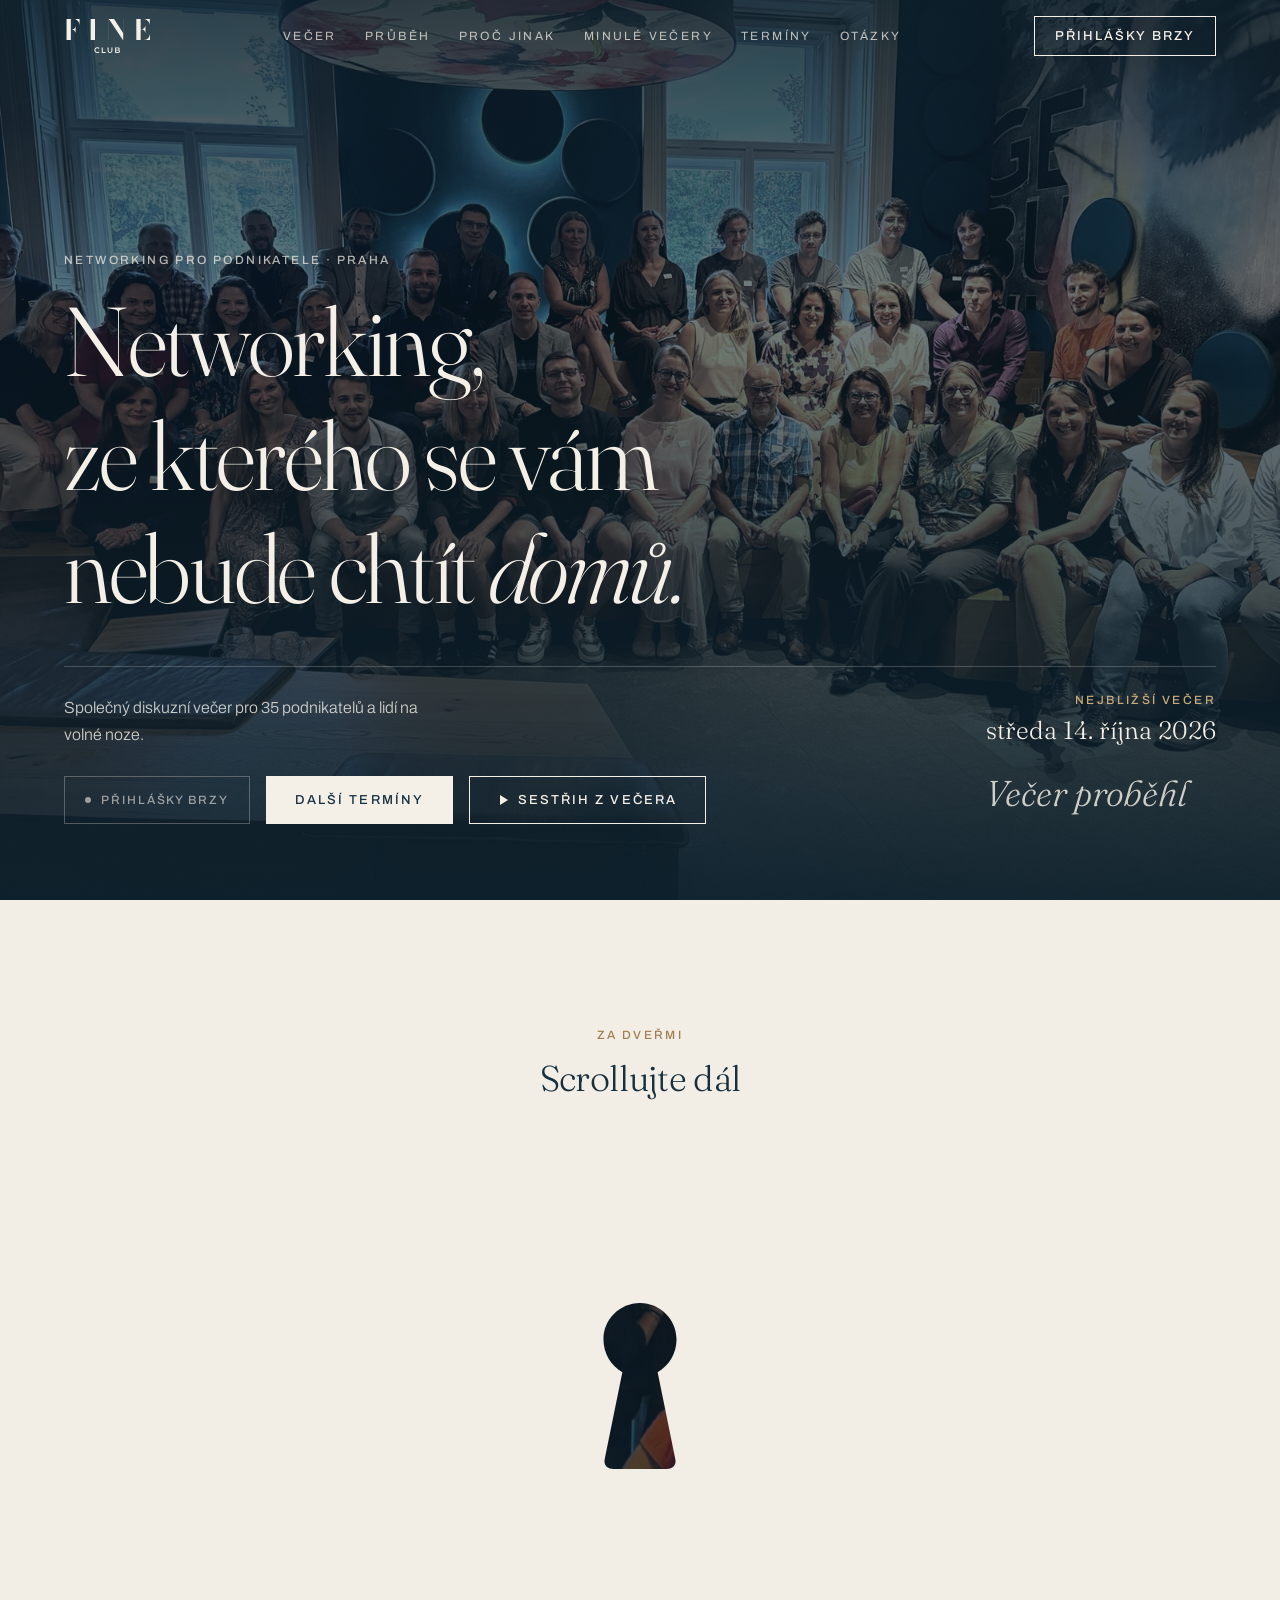
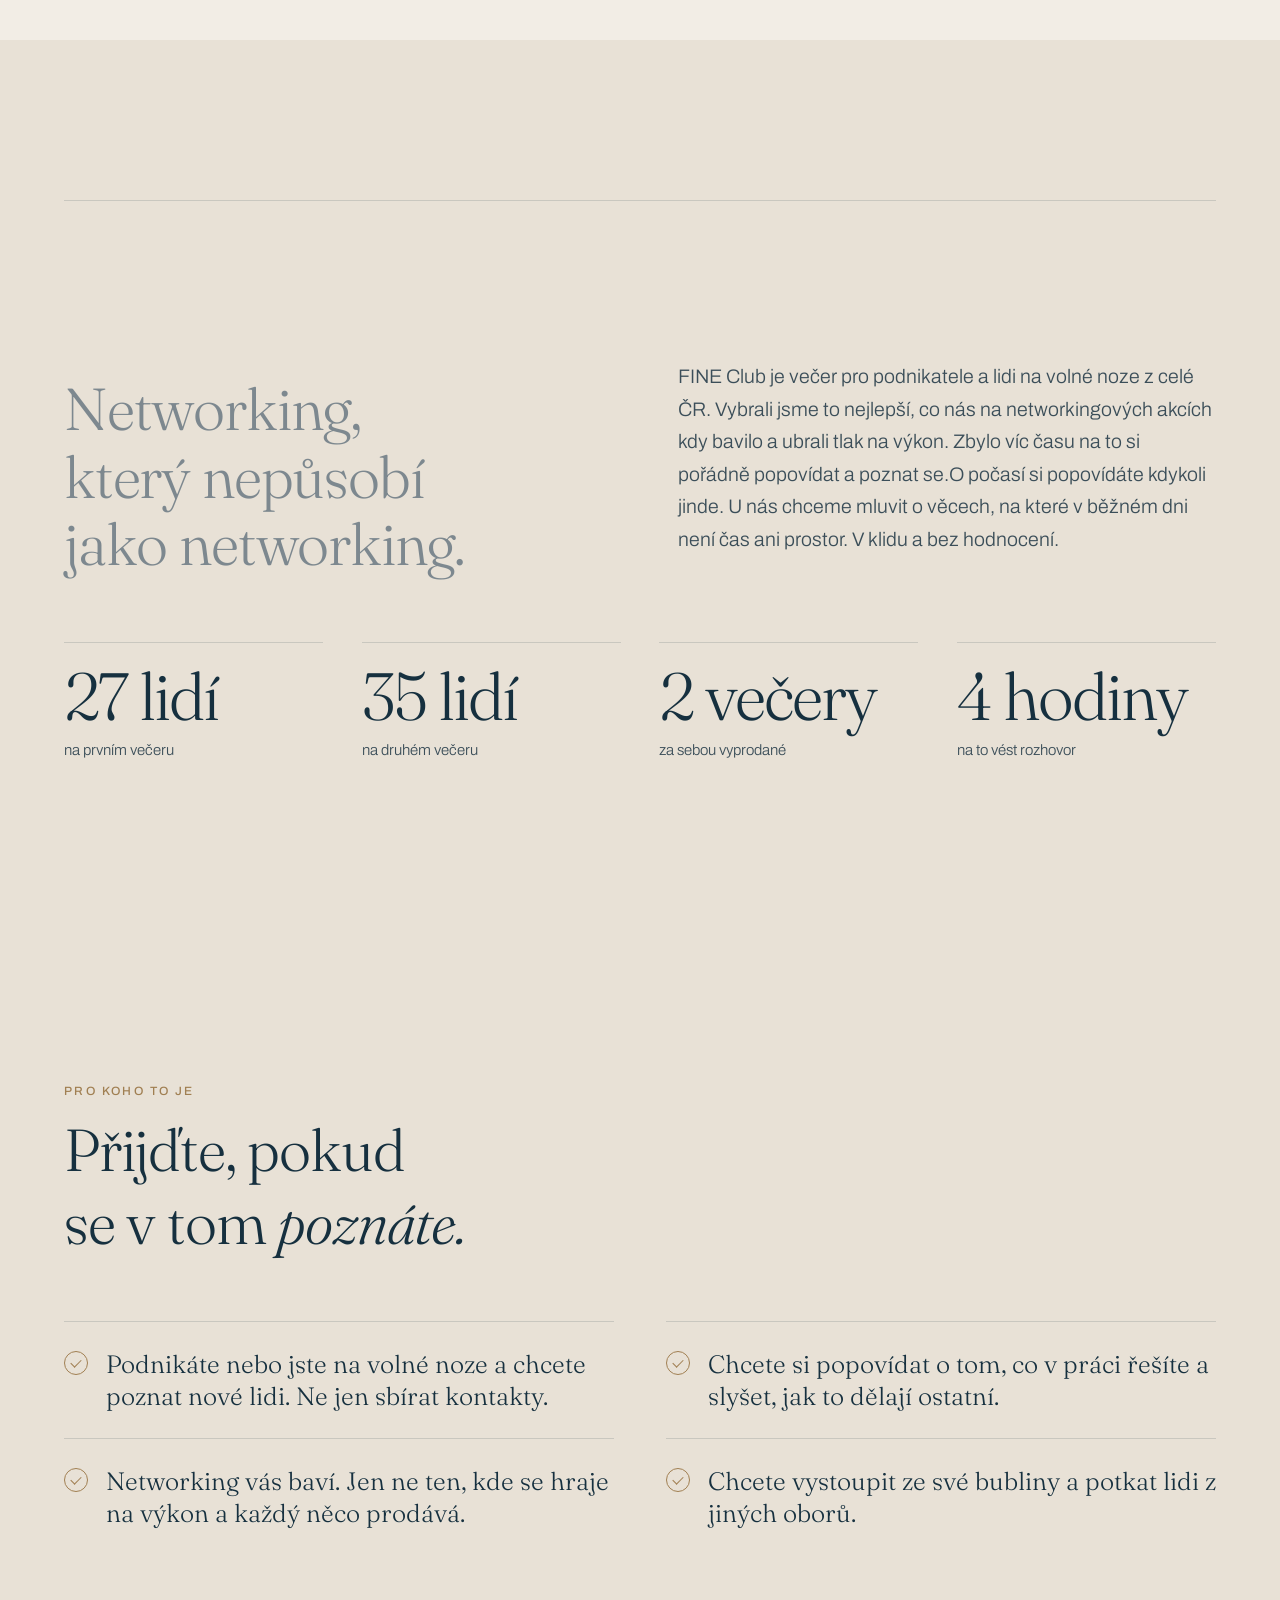
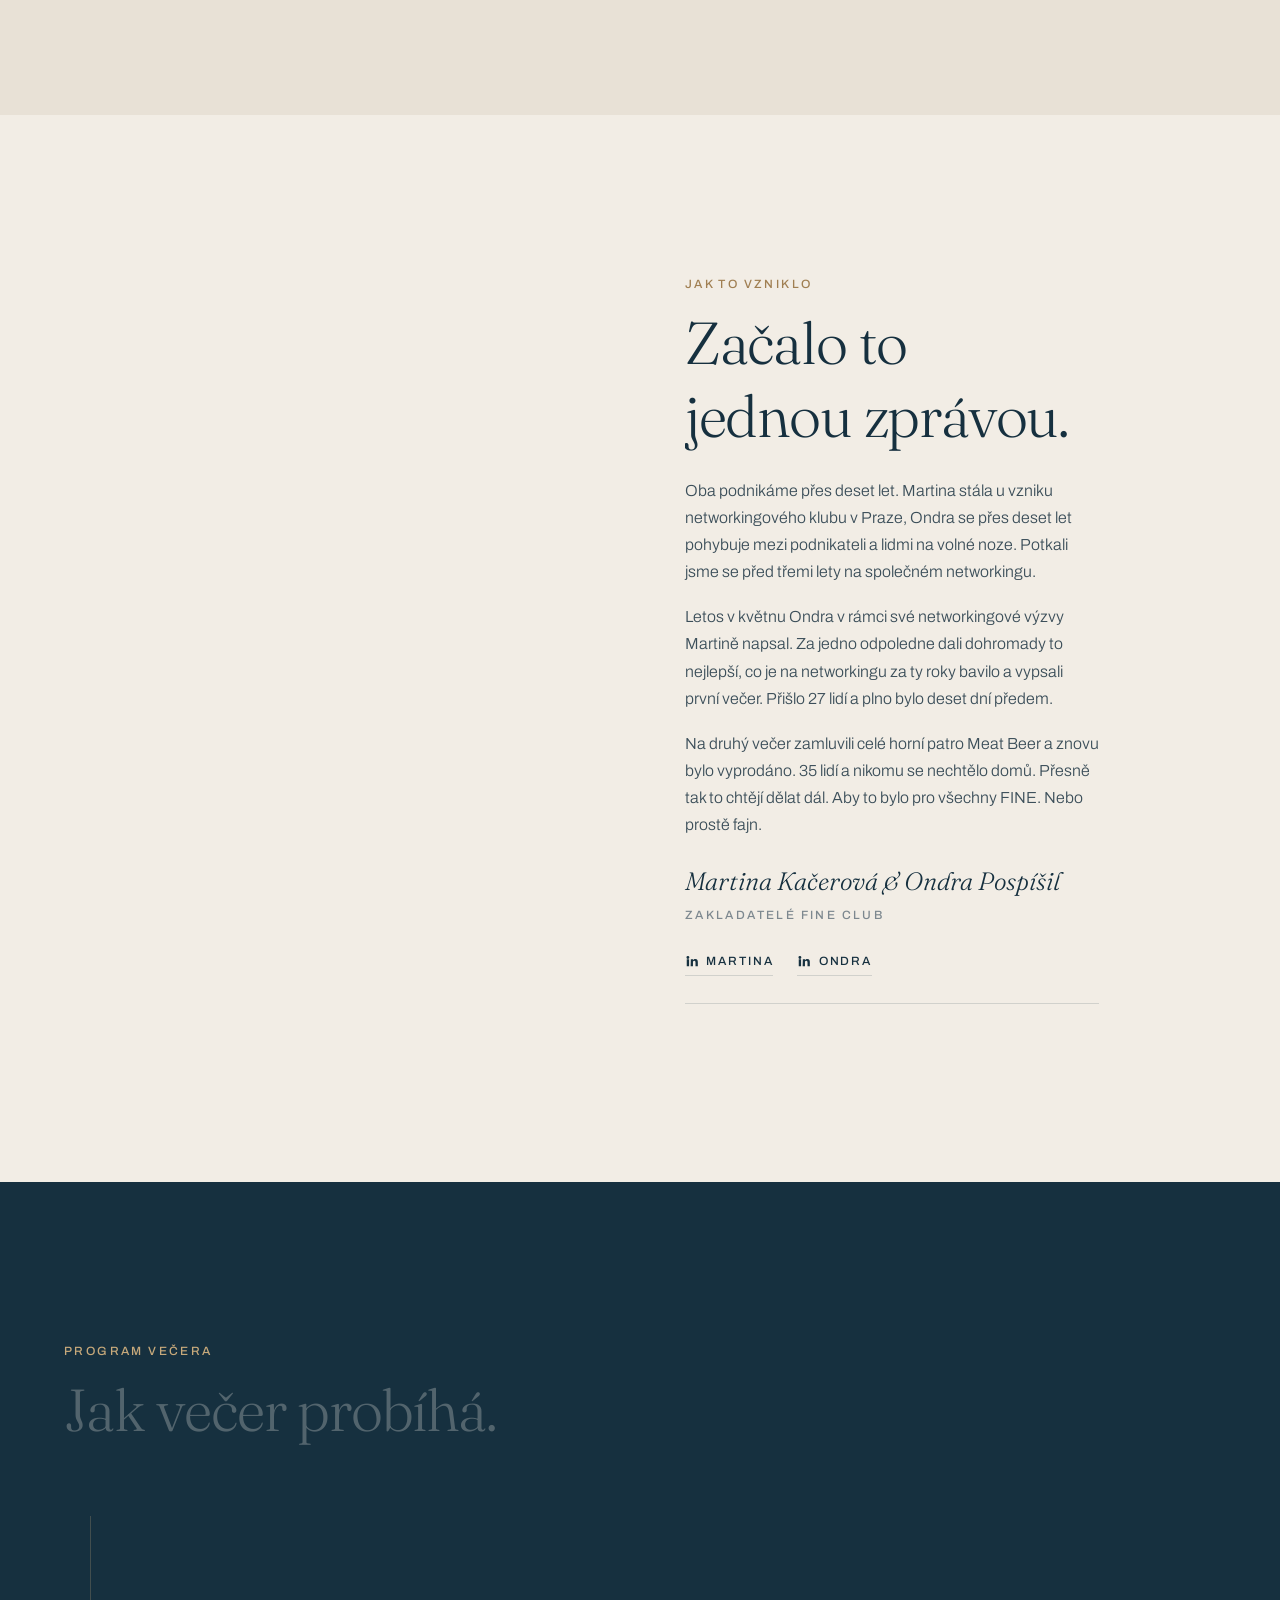
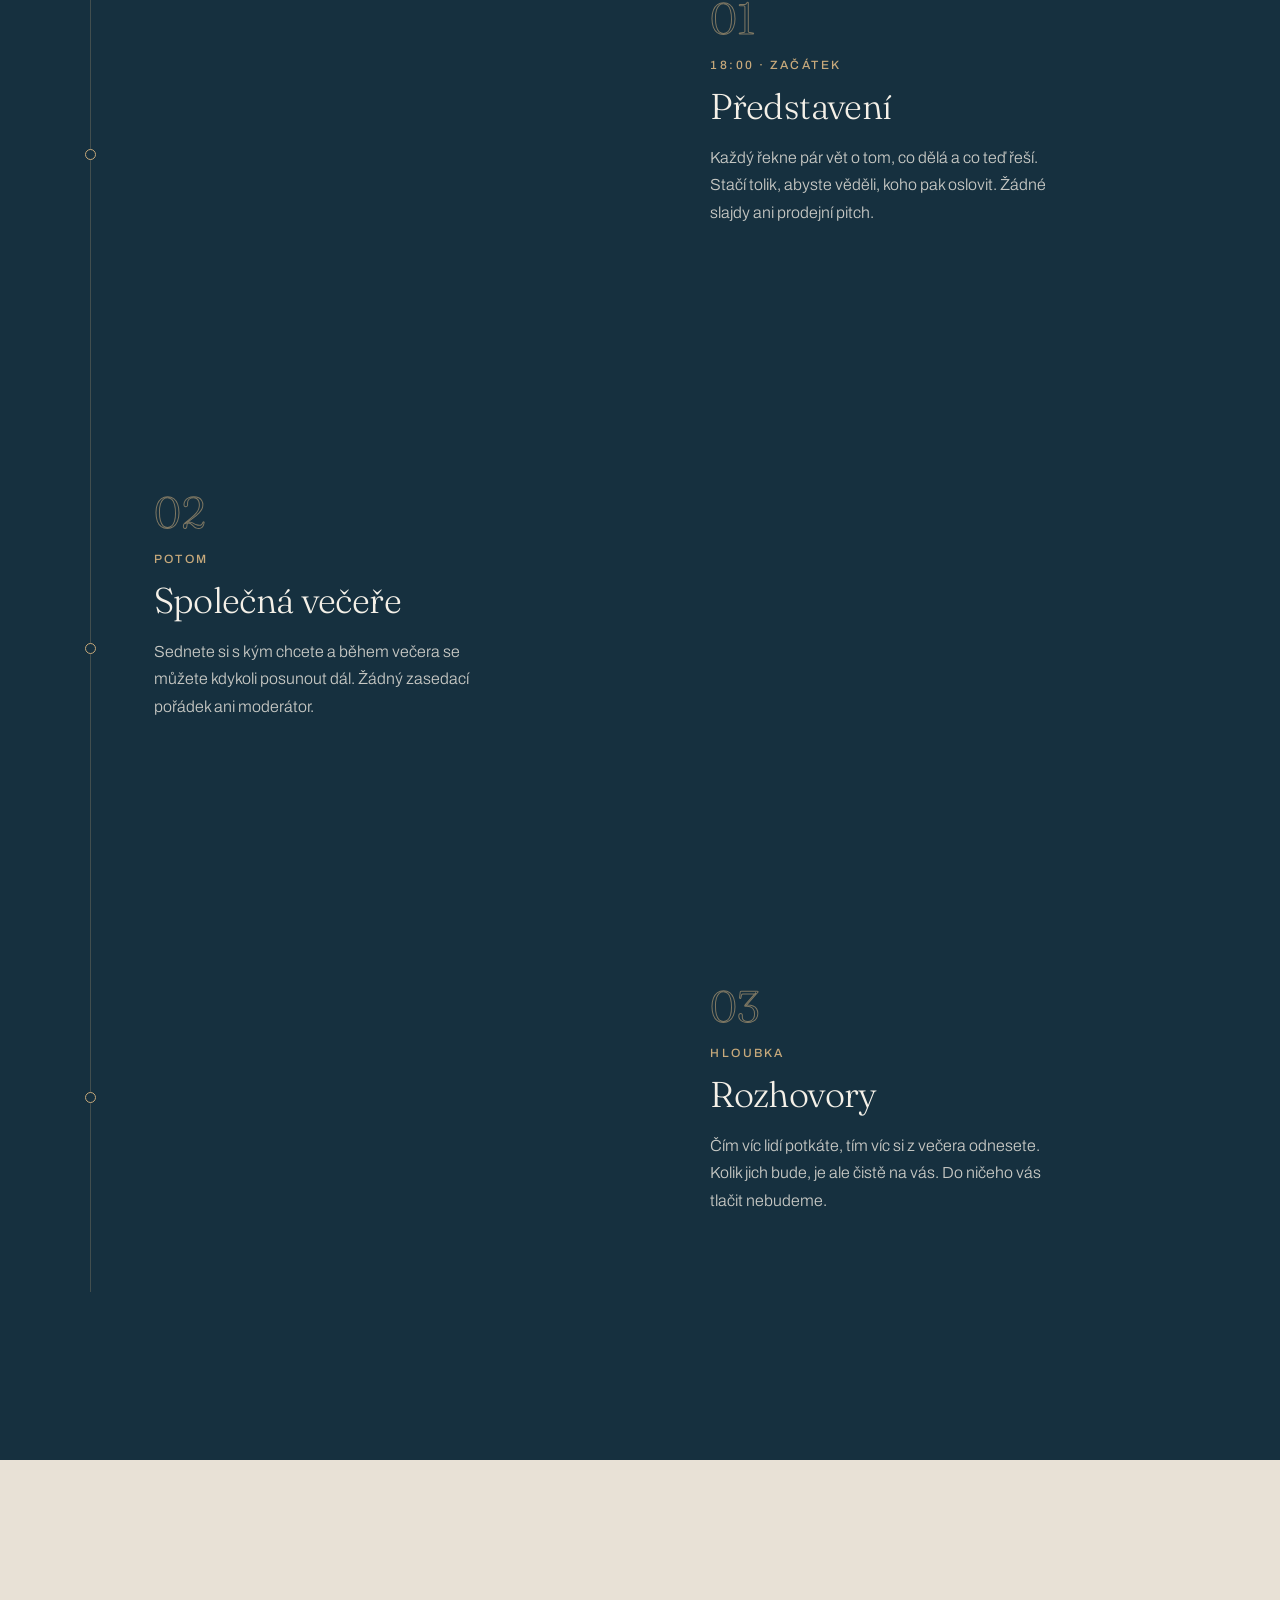
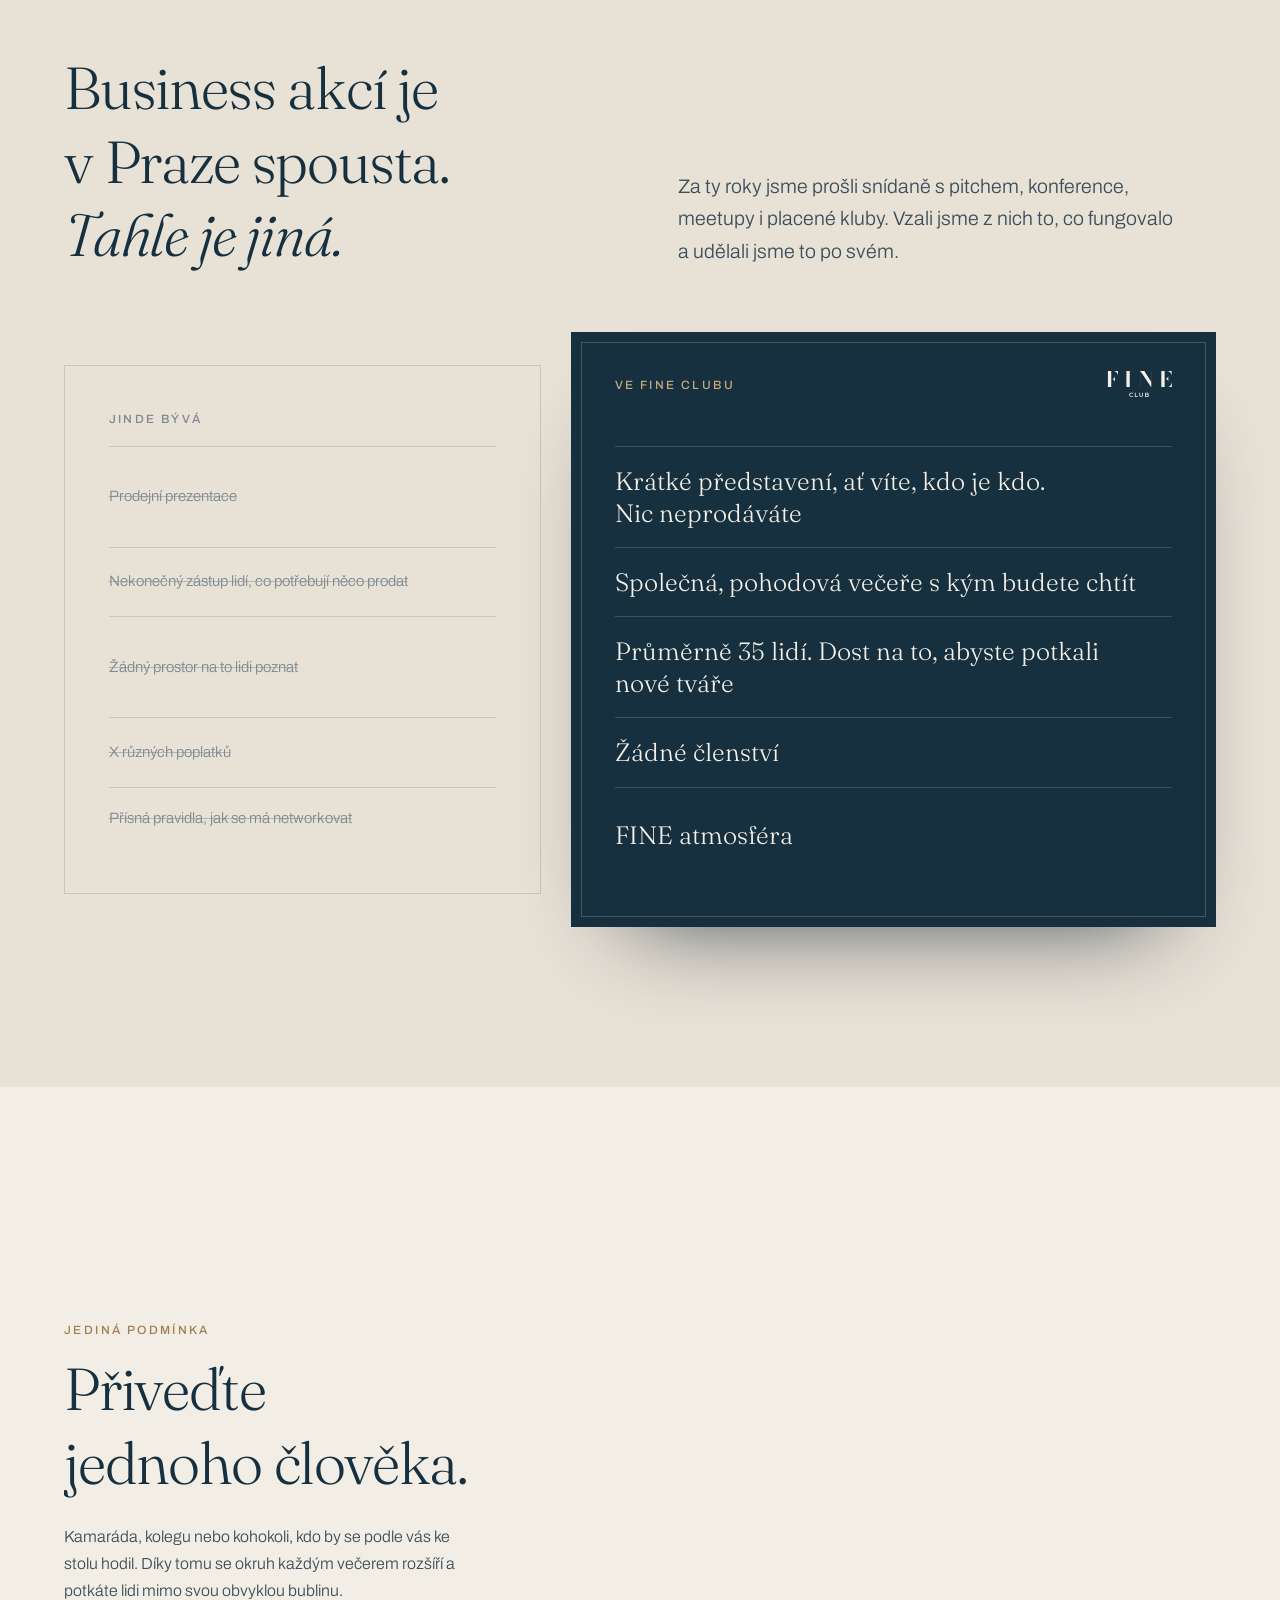
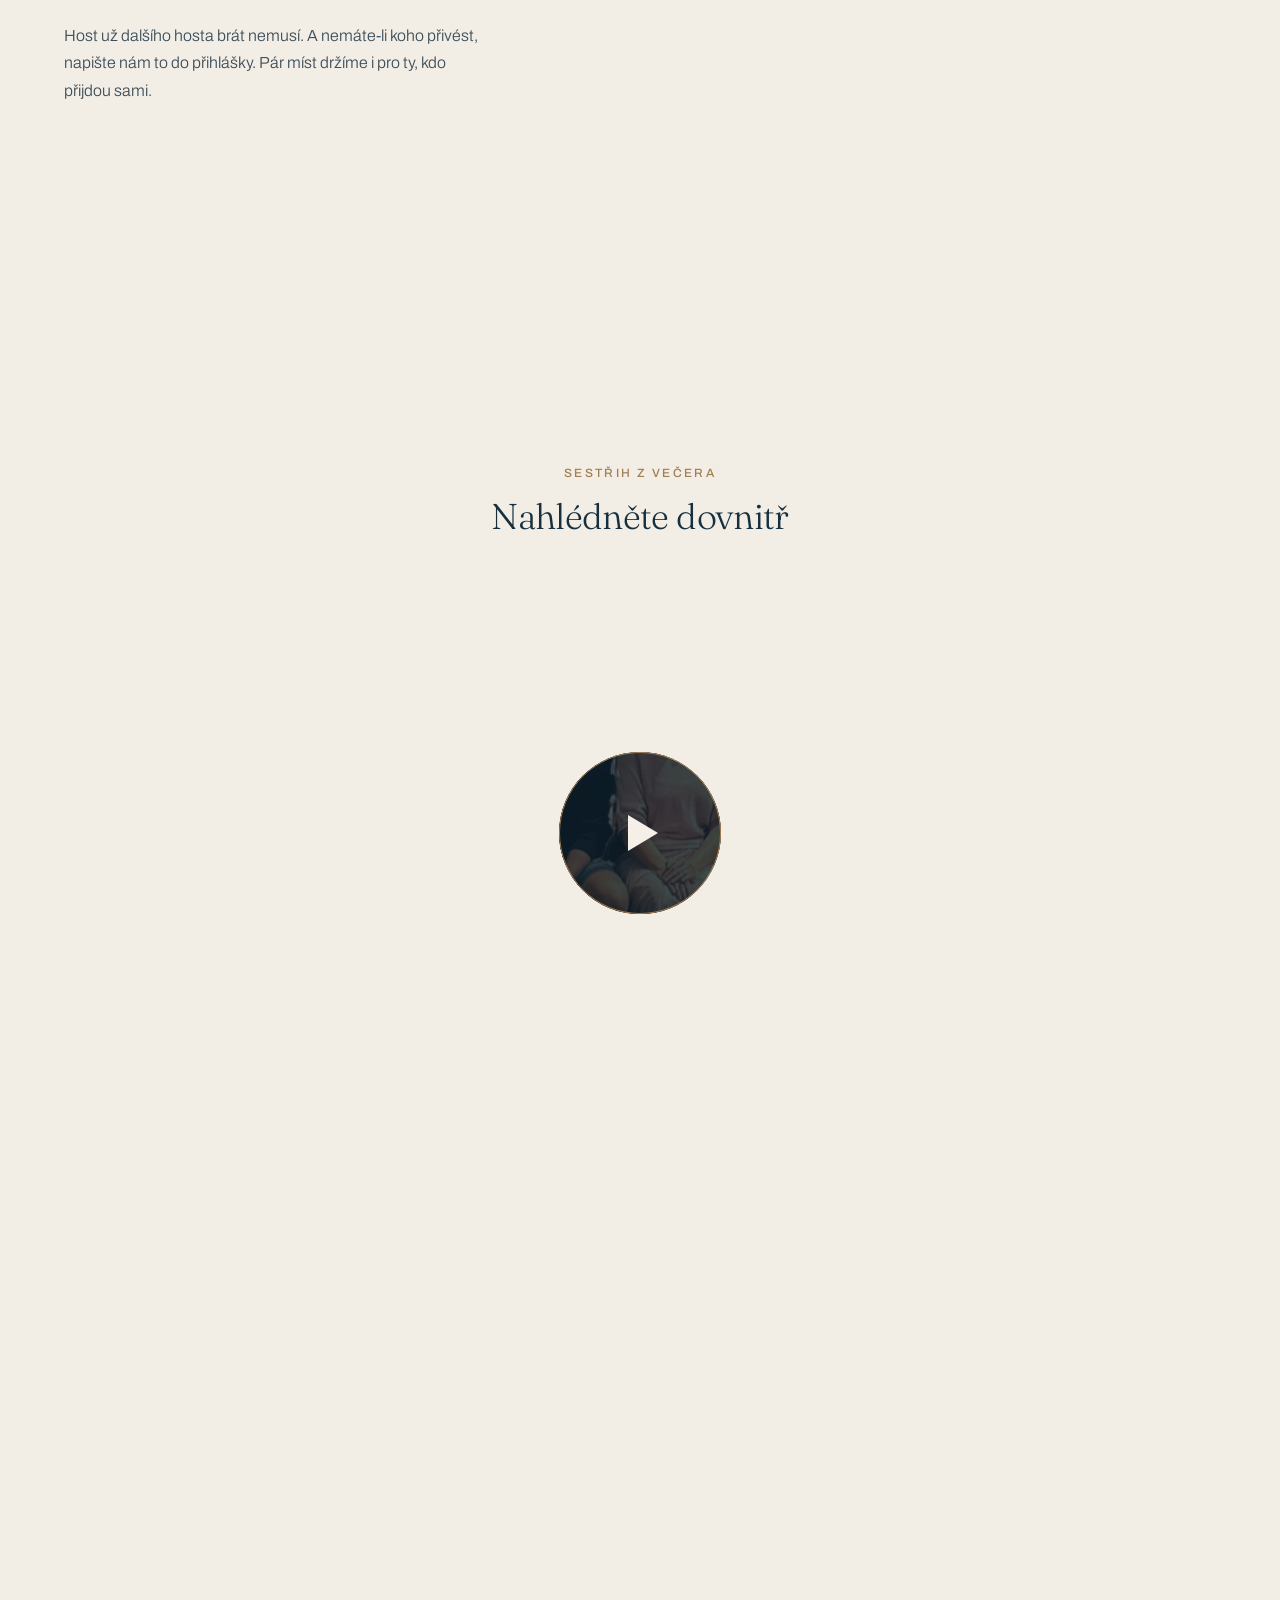
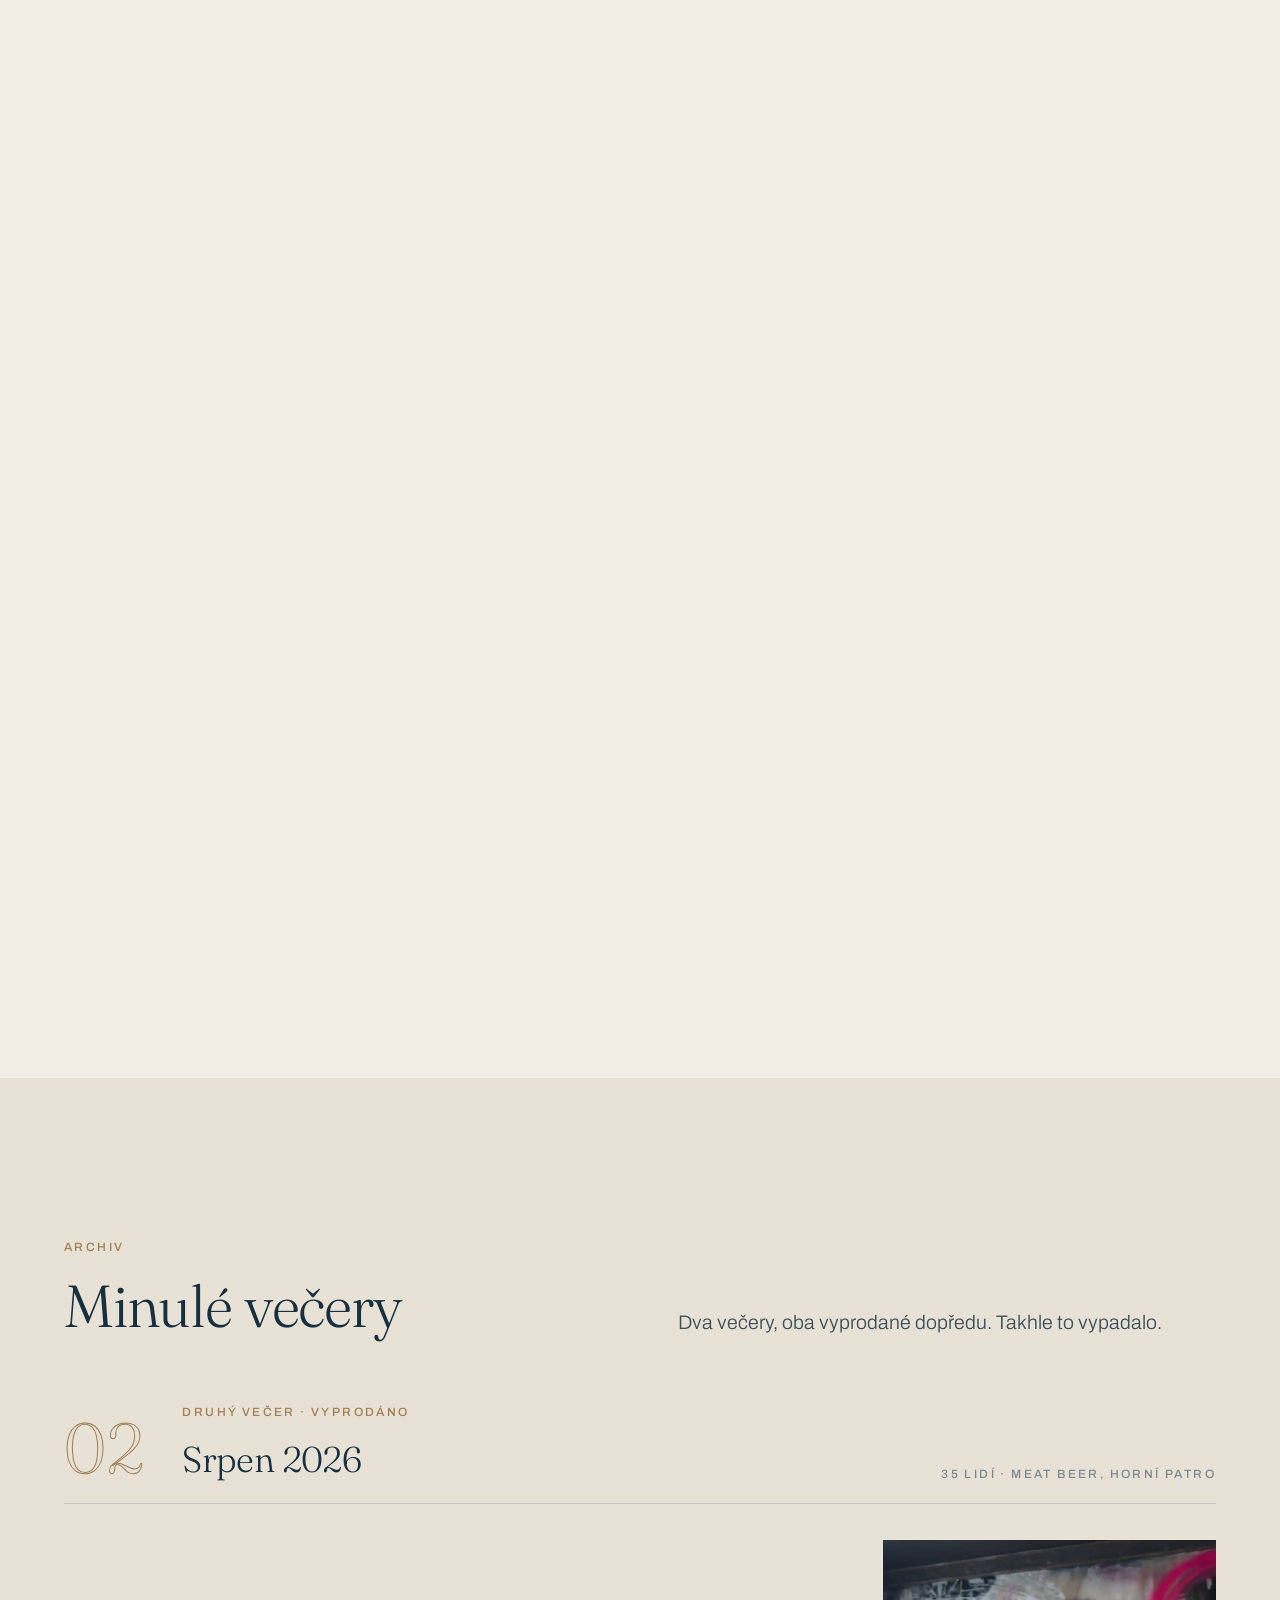
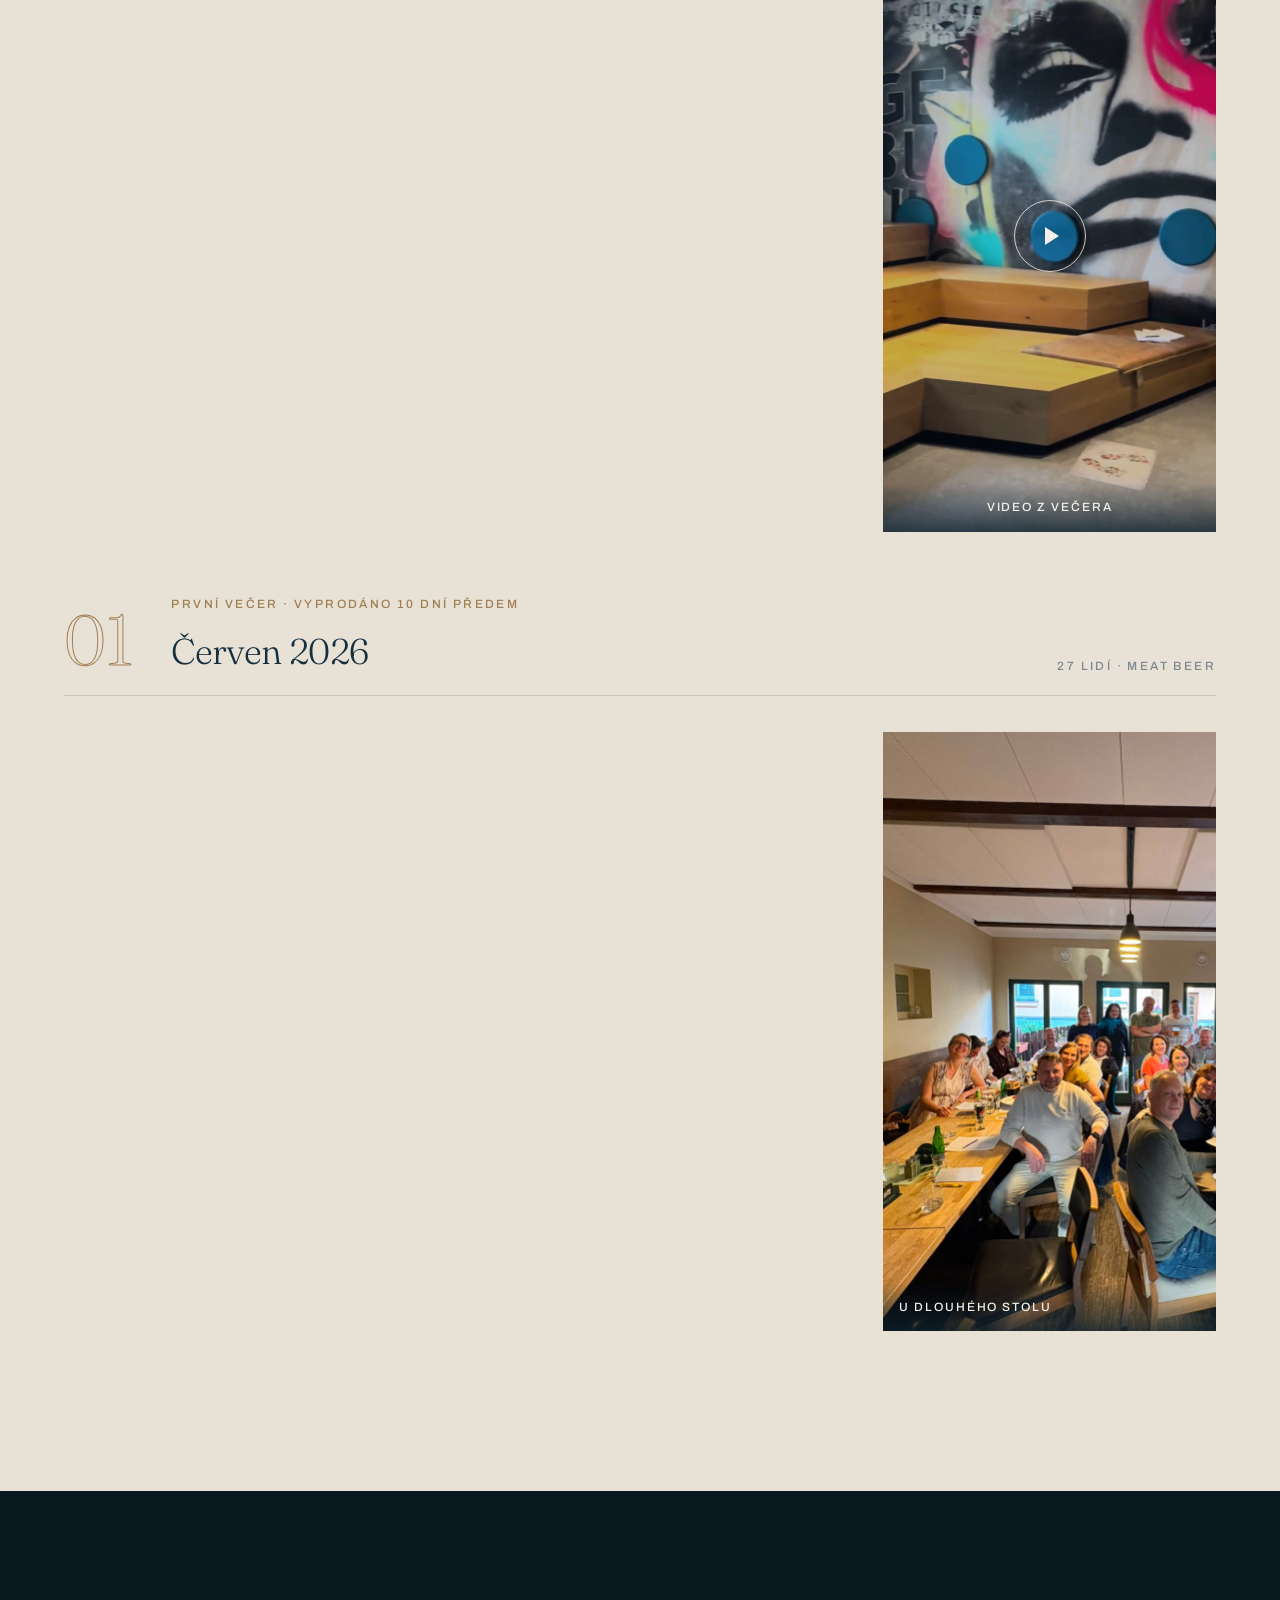
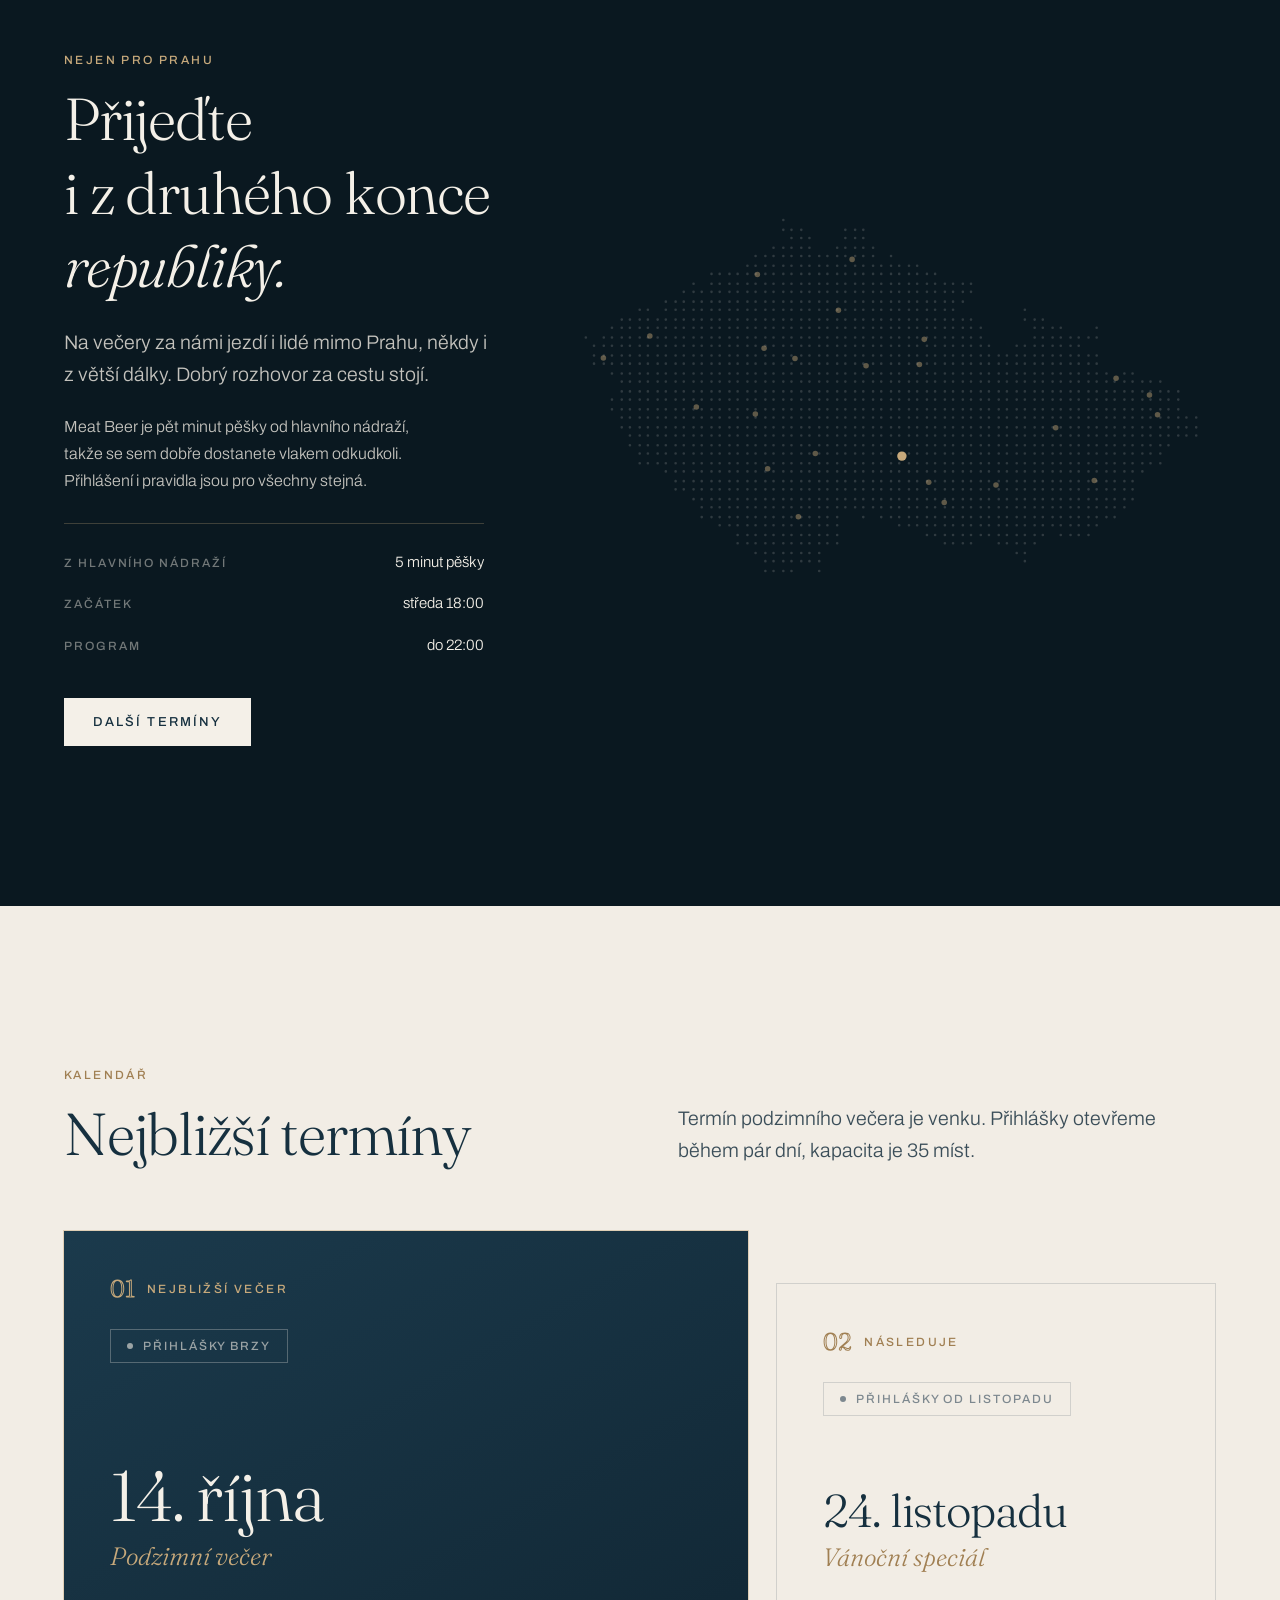
==== stranky/brzy.html @ 9287564b "Nový web FINE Club: přestavba, nový obsah a editor textů Kompletní předělání jednostránkového webu n" ====
<!DOCTYPE html>
<html lang="cs" data-state="teaser">
<head>
  <meta charset="UTF-8">
  <meta name="viewport" content="width=device-width, initial-scale=1, viewport-fit=cover">
  <title>Přihlášky brzy · Networking pro podnikatele v Praze | FINE Club</title>
  <meta name="description" content="Networkingový večer pro podnikatele a lidi na volné noze v Praze. Krátké představení, společná večeře a rozhovory bez tlaku na výkon. Další večer 14. 10. 2026.">
  <link rel="canonical" href="https://fine-club.vercel.app/">
  <meta name="robots" content="noindex, follow">
  <meta name="author" content="Martina Kačerová, Ondra Pospíšil">
  <meta name="theme-color" content="#0E212D">
  <meta name="referrer" content="strict-origin-when-cross-origin">

  <meta property="og:type" content="website">
  <meta property="og:locale" content="cs_CZ">
  <meta property="og:site_name" content="FINE Club">
  <meta property="og:url" content="https://fine-club.vercel.app/">
  <meta property="og:title" content="FINE Club — networking pro podnikatele v Praze">
  <meta property="og:description" content="Představení, společná večeře a rozhovory bez tlaku na výkon. Oba dosavadní večery vyprodané dopředu. Další 14. října 2026 v Meat Beer, Praha 1.">
  <meta property="og:image" content="https://fine-club.vercel.app/assets/img/og-image.jpg">
  <meta property="og:image:width" content="1200">
  <meta property="og:image:height" content="630">
  <meta property="og:image:alt" content="Účastníci FINE Clubu u dlouhého stolu v Meat Beer">
  <meta name="twitter:card" content="summary_large_image">

  <link rel="icon" type="image/svg+xml" href="../assets/img/brand/fine-club-logo-vertical.svg">
  <link rel="preconnect" href="https://fonts.googleapis.com">
  <link rel="preconnect" href="https://fonts.gstatic.com" crossorigin>
  <link rel="stylesheet" href="https://fonts.googleapis.com/css2?family=Fraunces:ital,opsz,wght@0,9..144,300;0,9..144,400;1,9..144,300&family=Archivo:wght@300;400;500&display=swap">
  <link rel="preload" as="image" href="../assets/img/events/2026-08/srpen-spolecna.jpg">
  <link rel="stylesheet" href="../assets/css/main.css">
  <script src="../assets/js/main.js" defer></script>

  <script type="application/ld+json">
  {
    "@context": "https://schema.org",
    "@graph": [
      {
        "@type": "Organization",
        "@id": "https://fine-club.vercel.app/#org",
        "name": "FINE Club",
        "alternateName": "FINE Networking",
        "url": "https://fine-club.vercel.app/",
        "logo": "https://fine-club.vercel.app/assets/img/brand/fine-club-logo-vertical.svg",
        "description": "Networkingové večery pro podnikatele a lidi na volné noze v Praze. Krátké představení, společná večeře a rozhovory bez tlaku na výkon. 35 míst a pravidlo jednoho hosta.",
        "foundingDate": "2026",
        "areaServed": [{ "@type": "City", "name": "Praha" }, { "@type": "Country", "name": "Česká republika" }],
        "founder": [
          { "@type": "Person", "name": "Martina Kačerová", "sameAs": "https://www.linkedin.com/in/martina-kacerova/" },
          { "@type": "Person", "name": "Ondra Pospíšil", "sameAs": "https://www.linkedin.com/in/ondra-pospisil/" }
        ]
      },
      {
        "@type": "Place",
        "@id": "https://fine-club.vercel.app/#meatbeer",
        "name": "Meat Beer",
        "url": "https://www.meatbeer.cz/",
        "address": {
          "@type": "PostalAddress",
          "streetAddress": "Washingtonova 23",
          "addressLocality": "Praha 1",
          "postalCode": "110 00",
          "addressCountry": "CZ"
        }
      },
      {
        "@type": "Event",
        "name": "FINE Club — podzimní networkingový večer pro podnikatele",
        "description": "Networkingový večer pro podnikatele v Praze: krátké představení, společná večeře a volné rozhovory bez tlaku na výkon. Kapacita 35 míst, podmínkou je přivést jednoho hosta. Přijet můžete odkudkoli z ČR, Meat Beer je 5 minut od hlavního nádraží.",
        "startDate": "2026-10-14T18:00:00+02:00",
        "endDate": "2026-10-14T22:00:00+02:00",
        "eventStatus": "https://schema.org/EventScheduled",
        "eventAttendanceMode": "https://schema.org/OfflineEventAttendanceMode",
        "inLanguage": "cs",
        "maximumAttendeeCapacity": 35,
        "image": ["https://fine-club.vercel.app/assets/img/og-image.jpg"],
        "location": { "@id": "https://fine-club.vercel.app/#meatbeer" },
        "organizer": { "@id": "https://fine-club.vercel.app/#org" },
        "offers": {
          "@type": "Offer",
          "name": "Vstup od 500 Kč, vrací se jako kredit na jídlo a pití",
          "price": "500",
          "priceCurrency": "CZK",
          "availability": "https://schema.org/PreOrder",
          "url": "https://fine-club.vercel.app/#prihlaska",
          "validFrom": "2026-09-01T00:00:00+02:00"
        }
      },
      {
        "@type": "FAQPage",
        "mainEntity": [
          {
            "@type": "Question",
            "name": "Jak večer probíhá?",
            "acceptedAnswer": {
              "@type": "Answer",
              "text": "Začínáme v 18:00 krátkým představením, ať se všichni poznají. Pak se přesuneme ke společné večeři. Sednout si můžete s kýmkoli a kdykoli přesednout."
            }
          },
          {
            "@type": "Question",
            "name": "O čem se na večeru mluví?",
            "acceptedAnswer": {
              "@type": "Answer",
              "text": "O tom, co vás v práci baví, co teď řešíte, co se povedlo a co byste příště udělali jinak. Nic nemusíte, ale nejvíc si odnesou ti, kdo se otevřou."
            }
          },
          {
            "@type": "Question",
            "name": "Jezdí na večery i lidé mimo Prahu?",
            "acceptedAnswer": {
              "@type": "Answer",
              "text": "Ano, přijeli za námi i lidé z větší dálky. Meat Beer je pět minut pěšky od hlavního nádraží, takže se sem dobře dostanete vlakem odkudkoli z republiky."
            }
          },
          {
            "@type": "Question",
            "name": "Pro koho je FINE Club?",
            "acceptedAnswer": {
              "@type": "Answer",
              "text": "Pro podnikatele, lidi na volné noze, majitele firem i ty, kdo podnikání teprve rozjíždějí. U stolu sedí lidé z různých oborů a v různých fázích. A právě to je na tom cenné."
            }
          },
          {
            "@type": "Question",
            "name": "Kolik networking stojí?",
            "acceptedAnswer": {
              "@type": "Answer",
              "text": "Od 500 Kč. Základních 500 Kč se vám vrátí jako kredit na jídlo a pití v Meat Beer, takže za vstup vlastně neplatíte. Pokud chcete naši práci ocenit, můžete k platbě přidat libovolnou částku, ale nemusíte."
            }
          },
          {
            "@type": "Question",
            "name": "Kde a kdy se networking koná?",
            "acceptedAnswer": {
              "@type": "Answer",
              "text": "V restauraci Meat Beer, Washingtonova 23, Praha 1, pár minut pěšky od hlavního nádraží a Václavského náměstí. Začínáme v 18:00."
            }
          },
          {
            "@type": "Question",
            "name": "Musím si připravit prezentaci?",
            "acceptedAnswer": {
              "@type": "Answer",
              "text": "Ne. Na začátku večera se každý krátce představí: pár vět o tom, co dělá, co právě řeší a co hledá. Žádné slajdy ani připravený proslov."
            }
          },
          {
            "@type": "Question",
            "name": "Co když nejsem na networking typ?",
            "acceptedAnswer": {
              "@type": "Answer",
              "text": "To je v pořádku. Po krátkém představení už nejsou žádná pravidla. S kým a jak dlouho budete mluvit, je jen na vás."
            }
          },
          {
            "@type": "Question",
            "name": "Co když nemám koho přivést?",
            "acceptedAnswer": {
              "@type": "Answer",
              "text": "Napište nám to do přihlášky. Pár míst držíme pro lidi, kteří přijdou sami. Pravidlo hosta je princip, ne překážka."
            }
          },
          {
            "@type": "Question",
            "name": "Můžu místo zrušit?",
            "acceptedAnswer": {
              "@type": "Answer",
              "text": "Dejte nám vědět nejpozději 7 dní předem a zálohu vrátíme celou."
            }
          },
          {
            "@type": "Question",
            "name": "Jak často se večery konají?",
            "acceptedAnswer": {
              "@type": "Answer",
              "text": "Zhruba jednou za dva měsíce."
            }
          }
        ]
      }
    ]
  }
  </script>
</head>
<body>

<svg width="0" height="0" style="position:absolute" aria-hidden="true" focusable="false">
  <symbol id="logo-horizontal" viewBox="0 0 244 96"><path d="M197.109 59.3814V59.1439H204.235V0.237527H197.109V0H242.239V16.2309H242.041C241.645 13.407 240.735 10.781 239.31 8.35299C237.911 5.92495 236.05 3.97196 233.728 2.49402C231.405 0.989692 228.7 0.237527 225.612 0.237527H216.507V59.1439H224.781C228.423 59.1439 231.511 58.3785 234.045 56.8478C236.578 55.3171 238.571 53.2321 240.022 50.5929C241.5 47.9274 242.437 44.9187 242.833 41.567H243.071V59.3814H197.109ZM229.769 38.5583C229.373 36.7901 228.634 35.167 227.552 33.689C226.47 32.2111 225.19 31.0235 223.712 30.1262C222.261 29.2288 220.783 28.7802 219.278 28.7802H213.222V28.5427H219.278C220.783 28.5427 222.261 28.1336 223.712 27.3154C225.19 26.4973 226.47 25.3757 227.552 23.9505C228.634 22.5253 229.373 20.9286 229.769 19.1604H230.007V38.5583H229.769Z" fill="currentColor"/>
<path d="M126.918 0V59.1439H136.103V59.3814H118.803V59.1439H126.681V0.237527H118.803V0H126.918ZM175.492 0V0.237527H167.179V60.1732H166.902L126.76 0H141.407L166.941 39.2313V0.237527H157.836V0H175.492Z" fill="currentColor"/>
<path d="M66.6309 59.3814V59.1439H75.3401V0.237527H66.6309V0H97.1133V0.237527H87.6123V59.1439H97.1133V59.3814H66.6309Z" fill="currentColor"/>
<path d="M32.6202 39.7459C32.2243 37.9777 31.5249 36.3546 30.522 34.8767C29.5455 33.3987 28.2787 32.2111 26.7216 31.3138C25.1909 30.4165 23.4095 29.9678 21.3773 29.9678H16.2309V29.7303H21.3773C23.4095 29.7303 25.1909 29.3212 26.7216 28.5031C28.2787 27.6849 29.5455 26.5633 30.522 25.1381C31.5249 23.713 32.2243 22.1163 32.6202 20.348H32.8577V39.7459H32.6202ZM43.9818 0V16.2309H43.7443C43.3484 13.407 42.5039 10.781 41.2107 8.35299C39.9439 5.92495 38.2416 3.97196 36.1039 2.49402C33.9925 0.989692 31.4457 0.237527 28.4635 0.237527H19.3979V59.1439H27.3154V59.3814H0V59.1439H7.12577V0.237527H0V0H43.9818Z" fill="currentColor"/>
<path d="M144.329 95.7773V80.1897H151.633C153.504 80.1897 154.929 80.5608 155.908 81.3031C156.888 82.0305 157.378 83.0103 157.378 84.2425C157.378 85.0738 157.185 85.7864 156.799 86.3802C156.413 86.9592 155.894 87.412 155.24 87.7386C154.602 88.0503 153.904 88.2062 153.147 88.2062L153.548 87.4045C154.424 87.4045 155.211 87.5678 155.908 87.8944C156.606 88.2062 157.155 88.6664 157.556 89.2751C157.972 89.8837 158.18 90.6408 158.18 91.5464C158.18 92.8825 157.668 93.9216 156.643 94.6639C155.619 95.4062 154.097 95.7773 152.078 95.7773H144.329ZM147.224 93.506H151.9C152.984 93.506 153.815 93.3278 154.394 92.9715C154.973 92.6153 155.263 92.0437 155.263 91.2569C155.263 90.4849 154.973 89.9208 154.394 89.5645C153.815 89.1934 152.984 89.0078 151.9 89.0078H147.001V86.7588H151.321C152.331 86.7588 153.103 86.5806 153.637 86.2243C154.186 85.868 154.461 85.3336 154.461 84.621C154.461 83.8936 154.186 83.3518 153.637 82.9955C153.103 82.6392 152.331 82.461 151.321 82.461H147.224V93.506Z" fill="currentColor"/>
<path d="M129.897 96C127.76 96 126.082 95.3988 124.865 94.1963C123.662 92.9938 123.061 91.2569 123.061 88.9856V80.1897H125.956V88.8742C125.956 90.4775 126.297 91.6429 126.98 92.3703C127.678 93.0977 128.658 93.4614 129.92 93.4614C131.181 93.4614 132.154 93.0977 132.837 92.3703C133.52 91.6429 133.861 90.4775 133.861 88.8742V80.1897H136.711V88.9856C136.711 91.2569 136.103 92.9938 134.885 94.1963C133.683 95.3988 132.02 96 129.897 96Z" fill="currentColor"/>
<path d="M106.519 95.7773V80.1897H109.414V93.3278H117.564V95.7773H106.519Z" fill="currentColor"/>
<path d="M94.1881 96C93.0005 96 91.8945 95.807 90.8702 95.421C89.8607 95.0202 88.9774 94.4635 88.2203 93.7509C87.478 93.0235 86.899 92.1699 86.4834 91.1901C86.0677 90.2103 85.8599 89.1414 85.8599 87.9835C85.8599 86.8255 86.0677 85.7567 86.4834 84.7769C86.899 83.7971 87.4854 82.9509 88.2425 82.2383C88.9997 81.5109 89.883 80.9542 90.8924 80.5682C91.9019 80.1674 93.0079 79.967 94.2104 79.967C95.4871 79.967 96.6524 80.1897 97.7065 80.635C98.7605 81.0655 99.6512 81.7113 100.379 82.5723L98.5081 84.3315C97.944 83.7229 97.313 83.2701 96.6153 82.9732C95.9176 82.6614 95.1605 82.5055 94.344 82.5055C93.5275 82.5055 92.7778 82.6391 92.0949 82.9064C91.4269 83.1736 90.8405 83.5521 90.3357 84.042C89.8458 84.5319 89.4599 85.1109 89.1778 85.7789C88.9106 86.447 88.777 87.1818 88.777 87.9835C88.777 88.7851 88.9106 89.52 89.1778 90.188C89.4599 90.856 89.8458 91.435 90.3357 91.9249C90.8405 92.4148 91.4269 92.7934 92.0949 93.0606C92.7778 93.3278 93.5275 93.4614 94.344 93.4614C95.1605 93.4614 95.9176 93.3129 96.6153 93.016C97.313 92.7043 97.944 92.2367 98.5081 91.6132L100.379 93.3946C99.6512 94.2408 98.7605 94.8866 97.7065 95.3319C96.6524 95.7773 95.4796 96 94.1881 96Z" fill="currentColor"/></symbol>
  <symbol id="logo-vertical" viewBox="0 0 163 318"><rect x="1" y="1" width="160.976" height="270.64" rx="59" fill="none" stroke="currentColor" stroke-width="2"/>
<path d="M85.8242 232.64V232.448H91.5842V184.832H85.8242V184.64H122.304V197.76H122.144C121.824 195.477 121.088 193.355 119.936 191.392C118.806 189.429 117.302 187.851 115.424 186.656C113.547 185.44 111.36 184.832 108.864 184.832H101.504V232.448H108.192C111.136 232.448 113.632 231.829 115.68 230.592C117.728 229.355 119.339 227.669 120.512 225.536C121.707 223.381 122.464 220.949 122.784 218.24H122.976V232.64H85.8242ZM112.224 215.808C111.904 214.379 111.307 213.067 110.432 211.872C109.558 210.677 108.523 209.717 107.328 208.992C106.155 208.267 104.96 207.904 103.744 207.904H98.8482V207.712H103.744C104.96 207.712 106.155 207.381 107.328 206.72C108.523 206.059 109.558 205.152 110.432 204C111.307 202.848 111.904 201.557 112.224 200.128H112.416V215.808H112.224Z" fill="currentColor"/>
<path d="M46.56 120V167.808H53.984V168H40V167.808H46.368V120.192H40V120H46.56ZM85.824 120V120.192H79.104V168.64H78.88L46.432 120H58.272L78.912 151.712V120.192H71.552V120H85.824Z" fill="currentColor"/>
<path d="M93.8599 104V103.808H100.9V56.192H93.8599V56H118.5V56.192H110.82V103.808H118.5V104H93.8599Z" fill="currentColor"/>
<path d="M66.368 72.128C66.048 70.6987 65.4827 69.3867 64.672 68.192C63.8827 66.9973 62.8587 66.0373 61.6 65.312C60.3627 64.5867 58.9227 64.224 57.28 64.224H53.12V64.032H57.28C58.9227 64.032 60.3627 63.7013 61.6 63.04C62.8587 62.3787 63.8827 61.472 64.672 60.32C65.4827 59.168 66.048 57.8773 66.368 56.448H66.56V72.128H66.368ZM75.552 40V53.12H75.36C75.04 50.8373 74.3573 48.7147 73.312 46.752C72.288 44.7893 70.912 43.2107 69.184 42.016C67.4773 40.8 65.4187 40.192 63.008 40.192H55.68V87.808H62.08V88H40V87.808H45.76V40.192H40V40H75.552Z" fill="currentColor"/>
<path d="M99.5215 317.42V304.82H105.425C106.937 304.82 108.089 305.12 108.881 305.72C109.673 306.308 110.069 307.1 110.069 308.096C110.069 308.768 109.913 309.344 109.601 309.824C109.289 310.292 108.869 310.658 108.341 310.922C107.825 311.174 107.261 311.3 106.649 311.3L106.973 310.652C107.681 310.652 108.317 310.784 108.881 311.048C109.445 311.3 109.889 311.672 110.213 312.164C110.549 312.656 110.717 313.268 110.717 314C110.717 315.08 110.303 315.92 109.475 316.52C108.647 317.12 107.417 317.42 105.785 317.42H99.5215ZM101.861 315.584H105.641C106.517 315.584 107.189 315.44 107.657 315.152C108.125 314.864 108.359 314.402 108.359 313.766C108.359 313.142 108.125 312.686 107.657 312.398C107.189 312.098 106.517 311.948 105.641 311.948H101.681V310.13H105.173C105.989 310.13 106.613 309.986 107.045 309.698C107.489 309.41 107.711 308.978 107.711 308.402C107.711 307.814 107.489 307.376 107.045 307.088C106.613 306.8 105.989 306.656 105.173 306.656H101.861V315.584Z" fill="currentColor"/>
<path d="M87.8561 317.6C86.1281 317.6 84.7721 317.114 83.7881 316.142C82.8161 315.17 82.3301 313.766 82.3301 311.93V304.82H84.6701V311.84C84.6701 313.136 84.9461 314.078 85.4981 314.666C86.0621 315.254 86.8541 315.548 87.8741 315.548C88.8941 315.548 89.6801 315.254 90.2321 314.666C90.7841 314.078 91.0601 313.136 91.0601 311.84V304.82H93.3641V311.93C93.3641 313.766 92.8721 315.17 91.8881 316.142C90.9161 317.114 89.5721 317.6 87.8561 317.6Z" fill="currentColor"/>
<path d="M68.9585 317.42V304.82H71.2985V315.44H77.8865V317.42H68.9585Z" fill="currentColor"/>
<path d="M58.9908 317.6C58.0308 317.6 57.1368 317.444 56.3088 317.132C55.4928 316.808 54.7788 316.358 54.1668 315.782C53.5668 315.194 53.0988 314.504 52.7628 313.712C52.4268 312.92 52.2588 312.056 52.2588 311.12C52.2588 310.184 52.4268 309.32 52.7628 308.528C53.0988 307.736 53.5728 307.052 54.1848 306.476C54.7968 305.888 55.5108 305.438 56.3268 305.126C57.1428 304.802 58.0368 304.64 59.0088 304.64C60.0408 304.64 60.9828 304.82 61.8348 305.18C62.6868 305.528 63.4068 306.05 63.9948 306.746L62.4828 308.168C62.0268 307.676 61.5168 307.31 60.9528 307.07C60.3888 306.818 59.7768 306.692 59.1168 306.692C58.4568 306.692 57.8508 306.8 57.2988 307.016C56.7588 307.232 56.2848 307.538 55.8768 307.934C55.4808 308.33 55.1688 308.798 54.9408 309.338C54.7248 309.878 54.6168 310.472 54.6168 311.12C54.6168 311.768 54.7248 312.362 54.9408 312.902C55.1688 313.442 55.4808 313.91 55.8768 314.306C56.2848 314.702 56.7588 315.008 57.2988 315.224C57.8508 315.44 58.4568 315.548 59.1168 315.548C59.7768 315.548 60.3888 315.428 60.9528 315.188C61.5168 314.936 62.0268 314.558 62.4828 314.054L63.9948 315.494C63.4068 316.178 62.6868 316.7 61.8348 317.06C60.9828 317.42 60.0348 317.6 58.9908 317.6Z" fill="currentColor"/></symbol>
  <symbol id="icon-linkedin" viewBox="0 0 24 24"><path d="M4.98 3.5a2.5 2.5 0 11-.02 5 2.5 2.5 0 01.02-5zM3 9h4v12H3zM10 9h3.8v1.7h.05c.53-1 1.83-2.05 3.76-2.05C21.4 8.65 22 11 22 14.1V21h-4v-6.1c0-1.45-.03-3.32-2.02-3.32-2.02 0-2.33 1.58-2.33 3.21V21h-4z"/></symbol>
  <symbol id="icon-star" viewBox="0 0 24 24"><path d="M12 2l2.9 6.3 6.9.8-5.1 4.7 1.4 6.8L12 17.3 5.9 20.6l1.4-6.8L2.2 9.1l6.9-.8z"/></symbol>
  <symbol id="deco-leaf" viewBox="0 0 100 100"><g fill="none" stroke="currentColor" stroke-linecap="round" stroke-linejoin="round"><path d="M50 4C76 20 88 50 72 78 62 94 38 94 28 78 12 50 24 20 50 4Z"/><path d="M50 12V99M50 32 64 21M50 32 36 21M50 50l18-13M50 50 32 37M50 68l15-10M50 68 35 58"/></g></symbol>
  <symbol id="deco-flake" viewBox="0 0 100 100"><g fill="none" stroke="currentColor" stroke-linecap="round" stroke-linejoin="round"><g transform="rotate(0 50 50)"><path d="M50 50V5M50 20l-9-9M50 20l9-9M50 33l-7-7M50 33l7-7"/></g><g transform="rotate(60 50 50)"><path d="M50 50V5M50 20l-9-9M50 20l9-9M50 33l-7-7M50 33l7-7"/></g><g transform="rotate(120 50 50)"><path d="M50 50V5M50 20l-9-9M50 20l9-9M50 33l-7-7M50 33l7-7"/></g><g transform="rotate(180 50 50)"><path d="M50 50V5M50 20l-9-9M50 20l9-9M50 33l-7-7M50 33l7-7"/></g><g transform="rotate(240 50 50)"><path d="M50 50V5M50 20l-9-9M50 20l9-9M50 33l-7-7M50 33l7-7"/></g><g transform="rotate(300 50 50)"><path d="M50 50V5M50 20l-9-9M50 20l9-9M50 33l-7-7M50 33l7-7"/></g><circle cx="50" cy="50" r="4"/></g></symbol>
</svg>

<nav class="nav" id="nav" data-theme="dark" aria-label="Hlavní navigace">
  <a class="nav__logo" href="#top" aria-label="FINE Club — na začátek">
    <svg class="logo" viewBox="0 0 244 96" aria-hidden="true"><use href="#logo-horizontal"/></svg>
  </a>
  <div class="nav__links">
    <a href="#vecer" data-cms="t001">Večer</a>
    <a href="#prubeh" data-cms="t002">Průběh</a>
    <a href="#jinak" data-cms="t003">Proč jinak</a>
    <a href="#galerie" data-cms="t004">Minulé večery</a>
    <a href="#terminy" data-cms="t005">Termíny</a>
    <a href="#faq" data-cms="t006">Otázky</a>
  </div>
  <a class="btn btn--sm btn--ghost nav__cta" href="#prihlaska" data-when="open lastcall" data-cms="t007">Rezervovat</a>
  <a class="btn btn--sm btn--ghost nav__cta" href="#terminy" data-when="teaser" data-cms="t251">Přihlášky brzy</a>
  <a class="btn btn--sm btn--ghost nav__cta" href="#terminy" data-when="after" data-cms="t252">Další termín</a>
  <a class="btn btn--sm btn--ghost nav__cta" href="#terminy" data-when="soldout" data-cms="t008">Vyprodáno</a>
  <a class="btn btn--sm btn--ghost nav__cta" href="#prihlaska" data-when="waitlist" data-cms="t009">Přihlásit na příště</a>
  <button class="nav__toggle" type="button" aria-expanded="false" aria-controls="menu" aria-label="Otevřít menu"><i></i><i></i></button>
</nav>

<div class="menu" id="menu">
  <ul>
    <li><a href="#vecer" data-cms="t010">Večer</a></li>
    <li><a href="#prubeh" data-cms="t011">Průběh</a></li>
    <li><a href="#jinak" data-cms="t012">Proč jinak</a></li>
    <li><a href="#galerie" data-cms="t013">Minulé večery</a></li>
    <li><a href="#terminy" data-cms="t014">Termíny</a></li>
    <li><a href="#faq" data-cms="t015">Otázky</a></li>
  </ul>
  <a class="btn btn--light btn--block" href="#prihlaska" data-when="open lastcall" data-cms="t016">Rezervovat místo</a>
  <a class="btn btn--light btn--block" href="#terminy" data-when="teaser soldout after" data-cms="t017">Další termíny</a>
  <a class="btn btn--light btn--block" href="#prihlaska" data-when="waitlist" data-cms="t018">Přihlásit na příště</a>
</div>

<main>

  <!-- HERO -->
  <header class="hero" id="top" data-theme="dark">
    <video class="hero__media" autoplay muted loop playsinline preload="metadata" poster="../assets/img/events/2026-08/srpen-spolecna.jpg">
      <source src="../assets/video/hero.mp4" type="video/mp4">
    </video>
    <div class="hero__veil"></div>
    <div class="hero__inner">
      <h1 class="d1">
        <span class="lbl fade is-in" data-cms="t019">Networking pro podnikatele · Praha</span>
        <span class="rise is-in"><span data-cms="t020">Networking,</span></span>
        <span class="rise is-in"><span data-cms="t021">ze kterého se vám</span></span>
        <span class="rise is-in"><span data-cms="t022">nebude chtít <em class="ital">domů.</em></span></span>
      </h1>
      <div class="hero__foot fade is-in delay-3">
        <div>
          <p data-cms="t023">Společný diskuzní večer pro 35 podnikatelů a lidí na volné noze.</p>
          <div class="hero__actions">
            <span class="badge hero__badge badge--muted" data-when="teaser"><i></i><span data-cms="t253">Přihlášky brzy</span></span>
            <span class="badge hero__badge" data-when="lastcall"><i></i><span data-cms="t254">Posledních pár míst</span></span>
            <span class="badge hero__badge" data-when="soldout waitlist"><i></i><span data-cms="t255">Vyprodáno</span></span>
            <span class="badge hero__badge badge--muted" data-when="after"><i></i><span data-cms="t256">Podzimní večer proběhl</span></span>
            <a class="btn btn--light" href="#prihlaska" data-when="open lastcall" data-cms="t024">Rezervovat místo</a>
            <a class="btn btn--light" href="#terminy" data-when="teaser soldout after" data-cms="t025">Další termíny</a>
            <a class="btn btn--light" href="#prihlaska" data-when="waitlist" data-cms="t026">Přihlásit na příště</a>
            <a class="btn btn--ghost" href="#video"><span class="btn__play" aria-hidden="true"></span><span data-cms="t257">Sestřih z večera</span></a>
          </div>
        </div>
        <div>
          <div class="countdown__date"><span class="lbl" data-cms="t027">Nejbližší večer</span><b data-cms="t028">středa 14. října 2026</b></div>
          <div class="countdown" id="countdown" data-target="2026-10-14T18:00:00+02:00" aria-label="Odpočet do začátku večera">
            <div class="countdown__unit"><span class="countdown__num" data-unit="d">—</span><span class="lbl" data-cms="t029">dní</span></div>
            <div class="countdown__sep" aria-hidden="true">/</div>
            <div class="countdown__unit"><span class="countdown__num" data-unit="h">—</span><span class="lbl" data-cms="t030">hodin</span></div>
            <div class="countdown__sep" aria-hidden="true">/</div>
            <div class="countdown__unit"><span class="countdown__num" data-unit="m">—</span><span class="lbl" data-cms="t031">minut</span></div>
            <div class="countdown__sep" aria-hidden="true">/</div>
            <div class="countdown__unit"><span class="countdown__num" data-unit="s">—</span><span class="lbl" data-cms="t032">sekund</span></div>
          </div>
        </div>
      </div>
    </div>
  </header>

  <!-- KLÍČOVÁ DÍRKA -->
  <section class="stage keyhole" id="vztahy" data-theme="light" aria-label="Vztahy jsou klíč">
    <div class="stage__sticky">
      <div class="stage__hint">
        <span class="lbl" data-cms="t033">Za dveřmi</span>
        <p class="d3" data-cms="t034">Scrollujte dál</p>
      </div>
      <div class="stage__reveal">
        <div class="stage__scene">
          <img src="../assets/img/events/2026-06/networking-cerven-2.jpg" alt="Podnikatelé u společného stolu na networkingu FINE Club v Praze" loading="lazy" decoding="async">
          <div class="stage__shade"></div>
          <div class="stage__copy">
            <span class="lbl" data-cms="t035">Proč to děláme</span>
            <h2 class="d2" data-cms="t036">Vztahy jsou klíč. K byznysu <em class="ital">i k životu.</em></h2>
            <p data-cms="t037">Nejlepší věci v podnikání přicházejí od lidí, kterým můžete zavolat. Takové vztahy ale nevzniknou mezi dvěma prezentacemi. Potřebují čas, klid a dobrý rozhovor. Přesně na to FINE Club je.</p>
          </div>
        </div>
      </div>
    </div>
  </section>

  <!-- CO JE FINE CLUB -->
  <section class="section shell theme-tone" id="vecer" data-theme="light">
    <div class="max">
      <div class="split">
        <div class="split__rule"></div>
        <div>
          <p class="lbl fade" data-cms="t357">Co je FINE Club</p>
          <h2 class="d2 fill" data-fill data-cms="t038">Networking, který nepůsobí jako networking.</h2>
        </div>
        <div class="fade delay-1">
          <p class="lead" data-cms="t039">FINE Club je večer pro podnikatele a lidi na volné noze z celé ČR. Vybrali jsme to nejlepší, co nás na networkingových akcích kdy bavilo a ubrali tlak na výkon. Zbylo víc času na to si pořádně popovídat a poznat se.O počasí si popovídáte kdykoli jinde. U nás chceme mluvit o věcech, na které v běžném dni není čas ani prostor. V klidu a bez hodnocení.</p>
          <p class="lead" data-cms="t040"></p>
        </div>
      </div>

      <dl class="stats">
        <div class="stats__item fade"><dt data-cms="t041">na prvním večeru</dt><dd data-cms="t042">27 lidí</dd></div>
        <div class="stats__item fade delay-1"><dt data-cms="t043">na druhém večeru</dt><dd data-cms="t044">35 lidí</dd></div>
        <div class="stats__item fade delay-2"><dt data-cms="t047">za sebou vyprodané</dt><dd data-cms="t048">2 večery</dd></div>
        <div class="stats__item fade delay-3"><dt data-cms="t045">na to vést rozhovor</dt><dd data-cms="t046">4 hodiny</dd></div>
      </dl>
    </div>
  </section>

  <!-- FILOZOFIE -->
  <section class="section shell theme-dark" id="proc" data-theme="dark" hidden>
    <div class="max">
      <div class="section-head section-head--split">
        <div>
          <p class="lbl fade" data-cms="t049">Co nás baví</p>
          <h2 class="d2">
            <span class="rise"><span data-cms="t050">Někteří lidé nehledají síť.</span></span>
            <span class="rise"><span data-cms="t051">Hledají <em class="ital">kruh, kam patří.</em></span></span>
          </h2>
        </div>
        <div class="fade delay-1">
          <p class="lead" data-cms="t052">Kontaktů má dnes každý dost. Chybí spíš prostor, kde se dá mluvit na rovinu: o tom, co vás v práci baví, co se povedlo a co byste příště udělali jinak.</p>
          <p class="lead" data-cms="t053">O počasí si popovídáte kdykoli jinde. U nás chceme mluvit o věcech, na které v běžném dni není čas ani prostor. V klidu a bez hodnocení.</p>
        </div>
      </div>

      <div class="orbit" data-orbit>
        <div class="orbit__stage">
          <div class="orbit__ring" aria-hidden="true">
            <svg viewBox="0 0 400 400">
              <circle class="orbit__inner" cx="200" cy="200" r="150"/>
              <circle class="orbit__track" cx="200" cy="200" r="180"/>
              <circle class="orbit__progress" cx="200" cy="200" r="180" pathLength="1" transform="rotate(-135 200 200)"/>
              <circle class="orbit__dot" cx="72.7" cy="72.7" r="7"/>
              <circle class="orbit__dot" cx="327.3" cy="72.7" r="7"/>
              <circle class="orbit__dot" cx="327.3" cy="327.3" r="7"/>
              <circle class="orbit__dot" cx="72.7" cy="327.3" r="7"/>
            </svg>
          </div>
          <div class="orbit__center">
            <span class="lbl" data-cms="t317">Náš kruh</span>
            <p data-cms="t066">Nejlepší rozhovory se nedají naplánovat. Dají se jen <em class="ital">umožnit.</em></p>
          </div>

          <article class="orbit__item orbit__item--a">
            <span class="step__num" data-cms="t054">01</span>
            <h3 class="d4" data-cms="t055">Co řešíte</h3>
            <p data-cms="t056">Co vás v práci zrovna trápí nebo posouvá. Nahlas a bez přikrášlování.</p>
          </article>
          <article class="orbit__item orbit__item--b">
            <span class="step__num" data-cms="t057">02</span>
            <h3 class="d4" data-cms="t058">Co umíte</h3>
            <p data-cms="t059">Kdo co dělá, jak pracuje a jak přistupuje k problémům.</p>
          </article>
          <article class="orbit__item orbit__item--c">
            <span class="step__num" data-cms="t060">03</span>
            <h3 class="d4" data-cms="t061">Co se povedlo</h3>
            <p data-cms="t062">Úspěchy, na které se v běžném provozu zapomíná.</p>
          </article>
          <article class="orbit__item orbit__item--d">
            <span class="step__num" data-cms="t063">04</span>
            <h3 class="d4" data-cms="t064">Co příště jinak</h3>
            <p data-cms="t065">Zkušenosti a chyby, ze kterých si něco vezmou i ostatní.</p>
          </article>
        </div>
      </div>
    </div>
  </section>

  <!-- PRO KOHO -->
  <section class="section shell theme-tone" id="pro-koho" data-theme="light">
    <div class="max">
      <div class="section-head section-head--split">
        <div>
          <p class="lbl fade" data-cms="t326">Pro koho to je</p>
          <h2 class="d2">
            <span class="rise"><span data-cms="t327">Přijďte, pokud</span></span>
            <span class="rise"><span data-cms="t328">se v tom <em class="ital">poznáte.</em></span></span>
          </h2>
        </div>
        <p class="lead fade delay-1" data-cms="t329"></p>
      </div>
      <ul class="fit">
        <li class="fit__item fade"><span class="fit__mark" aria-hidden="true"></span><p data-cms="t330">Podnikáte nebo jste na volné noze a chcete poznat nové lidi. Ne jen sbírat kontakty.</p></li>
        <li class="fit__item fade delay-1"><span class="fit__mark" aria-hidden="true"></span><p data-cms="t331">Chcete si popovídat o tom, co v práci řešíte a slyšet, jak to dělají ostatní.</p></li>
        <li class="fit__item fade delay-2"><span class="fit__mark" aria-hidden="true"></span><p data-cms="t332">Networking vás baví. Jen ne ten, kde se hraje na výkon a každý něco prodává.</p></li>
        <li class="fit__item fade delay-3"><span class="fit__mark" aria-hidden="true"></span><p data-cms="t333">Chcete vystoupit ze své bubliny a potkat lidi z jiných oborů.</p></li>
      </ul>
    </div>
  </section>

  <!-- PŘÍBĚH ZAKLADATELŮ -->
  <section class="section shell theme-light" id="pribeh" data-theme="light">
    <div class="max duo duo--top">
      <figure class="fig fig--1x1 wipe">
        <img src="../assets/img/events/2026-08/srpen-ondra-martina.jpg" style="object-position: 72% 50%" alt="Zakladatelé FINE Clubu Ondra Pospíšil a Martina Kačerová na srpnovém večeru" width="1600" height="1200" loading="lazy" decoding="async">
      </figure>
      <div class="duo__text">
        <p class="lbl fade" data-cms="t067">Jak to vzniklo</p>
        <h2 class="d2">
          <span class="rise"><span data-cms="t068">Začalo to</span></span>
          <span class="rise"><span data-cms="t069">jednou zprávou.</span></span>
        </h2>
        <div class="fade delay-2">
          <p data-cms="t070">Oba podnikáme přes deset let. Martina stála u vzniku networkingového klubu v Praze, Ondra se přes deset let pohybuje mezi podnikateli a lidmi na volné noze. Potkali jsme se před třemi lety na společném networkingu.</p>
          <p data-cms="t071">Letos v květnu Ondra v rámci své networkingové výzvy Martině napsal. Za jedno odpoledne dali dohromady to nejlepší, co je na networkingu za ty roky bavilo a vypsali první večer. Přišlo 27 lidí a plno bylo deset dní předem.</p>
          <p data-cms="t072">Na druhý večer zamluvili celé horní patro Meat Beer a znovu bylo vyprodáno. 35 lidí a nikomu se nechtělo domů. Přesně tak to chtějí dělat dál. Aby to bylo pro všechny FINE. Nebo prostě fajn.</p>
          <div class="signature"><span data-cms="t260">Martina Kačerová &amp; Ondra Pospíšil</span><span class="lbl" data-cms="t073">Zakladatelé FINE Club</span></div>
          <div class="links-row">
            <a class="link" href="https://www.linkedin.com/in/martina-kacerova/" target="_blank" rel="noopener"><svg viewBox="0 0 24 24" aria-hidden="true"><use href="#icon-linkedin"/></svg><span data-cms="t261">Martina</span></a>
            <a class="link" href="https://www.linkedin.com/in/ondra-pospisil/" target="_blank" rel="noopener"><svg viewBox="0 0 24 24" aria-hidden="true"><use href="#icon-linkedin"/></svg><span data-cms="t262">Ondra</span></a>
          </div>
          <p class="partner" data-cms="t074"></p>
        </div>
      </div>
    </div>
  </section>

  <!-- PRŮBĚH -->
  <section class="section shell theme-dark" id="prubeh" data-theme="dark">
    <div class="max">
      <div class="section-head section-head--split">
        <div>
          <p class="lbl fade" data-cms="t358">Program večera</p>
          <h2 class="d2 fill" data-fill data-cms="t075">Jak večer probíhá.</h2>
        </div>
        <p class="lead fade muted" data-cms="t076"></p>
      </div>

      <div class="timeline">
        <div class="timeline__spine"><i></i></div>

        <article class="step fade">
          <span class="step__node"></span>
          <figure class="fig wipe"><img src="../assets/img/events/2026-08/srpen-predstaveni.jpg" alt="Představovací kolečko na networkingu FINE Club" loading="lazy" decoding="async"></figure>
          <div>
            <div class="step__num">01</div>
            <span class="lbl" data-cms="t077">18:00 · začátek</span>
            <h3 class="d3" data-cms="t078">Představení</h3>
            <p data-cms="t079">Každý řekne pár vět o tom, co dělá a co teď řeší. Stačí tolik, abyste věděli, koho pak oslovit. Žádné slajdy ani prodejní pitch.</p>
          </div>
        </article>

        <article class="step fade">
          <span class="step__node"></span>
          <figure class="fig wipe"><img src="../assets/img/events/2026-08/momentka-2.jpg" style="object-position: 50% 62%" alt="Společná večeře účastníků FINE Clubu u stolů v Meat Beer" loading="lazy" decoding="async"></figure>
          <div>
            <div class="step__num">02</div>
            <span class="lbl" data-cms="t080">potom</span>
            <h3 class="d3" data-cms="t081">Společná večeře</h3>
            <p data-cms="t082">Sednete si s kým chcete a během večera se můžete kdykoli posunout dál. Žádný zasedací pořádek ani moderátor.</p>
          </div>
        </article>

        <article class="step fade">
          <span class="step__node"></span>
          <figure class="fig wipe"><img src="../assets/img/events/2026-08/momentka-1.jpg" style="object-position: 50% 55%" alt="Podnikatelé v rozhovoru u stolu na networkingu FINE Club v Praze" loading="lazy" decoding="async"></figure>
          <div>
            <div class="step__num">03</div>
            <span class="lbl" data-cms="t083">hloubka</span>
            <h3 class="d3" data-cms="t084">Rozhovory</h3>
            <p data-cms="t085">Čím víc lidí potkáte, tím víc si z večera odnesete. Kolik jich bude, je ale čistě na vás. Do ničeho vás tlačit nebudeme.</p>
          </div>
        </article>
      </div>
    </div>
  </section>

  <!-- PROČ JINAK -->
  <section class="section shell theme-tone" id="jinak" data-theme="light">
    <div class="max">
      <div class="section-head section-head--split">
        <div>
          <p class="lbl fade" data-cms="t086">Networking</p>
          <h2 class="d2">
            <span class="rise"><span data-cms="t087">Business akcí je</span></span>
            <span class="rise"><span data-cms="t088">v Praze spousta.</span></span>
            <span class="rise"><span data-cms="t089"><em class="ital">Tahle je jiná.</em></span></span>
          </h2>
        </div>
        <p class="lead fade delay-1" data-cms="t090">Za ty roky jsme prošli snídaně s pitchem, konference, meetupy i placené kluby. Vzali jsme z nich to, co fungovalo a udělali jsme to po svém.</p>
      </div>

      <div class="versus fade">
        <div class="versus__card versus__card--muted">
          <p class="lbl" data-cms="t091">Jinde bývá</p>
          <p class="versus__item" data-cms="t093">Prodejní prezentace</p>
          <p class="versus__item" data-cms="t095">Nekonečný zástup lidí, co potřebují něco prodat</p>
          <p class="versus__item" data-cms="t097">Žádný prostor na to lidi poznat</p>
          <p class="versus__item" data-cms="t099">X různých poplatků</p>
          <p class="versus__item" data-cms="t101">Přísná pravidla, jak se má networkovat</p>
        </div>
        <div class="versus__card versus__card--fine">
          <svg class="versus__logo logo" viewBox="0 0 244 96" aria-hidden="true"><use href="#logo-horizontal"/></svg>
          <p class="lbl" data-cms="t092">Ve FINE Clubu</p>
          <p class="versus__item" data-cms="t094">Krátké představení, ať víte, kdo je kdo. Nic neprodáváte</p>
          <p class="versus__item" data-cms="t096">Společná, pohodová večeře s kým budete chtít</p>
          <p class="versus__item" data-cms="t098">Průměrně 35 lidí. Dost na to, abyste potkali nové tváře</p>
          <p class="versus__item" data-cms="t100">Žádné členství</p>
          <p class="versus__item" data-cms="t102">FINE atmosféra</p>
        </div>
      </div>
    </div>
  </section>

  <!-- PRAVIDLO HOSTA -->
  <section class="section shell theme-light" data-theme="light">
    <div class="max duo duo--flip">
      <figure class="fig fig--1x1 wipe"><img src="../assets/img/events/2026-08/momentka-3.jpg" style="object-position: 50% 45%" alt="Dva účastníci FINE Clubu v rozhovoru" loading="lazy" decoding="async"></figure>
      <div class="duo__text">
        <p class="lbl fade" data-cms="t103">Jediná podmínka</p>
        <h2 class="d2">
          <span class="rise"><span data-cms="t104">Přiveďte</span></span>
          <span class="rise"><span data-cms="t105">jednoho člověka.</span></span>
        </h2>
        <div class="fade delay-2">
          <p data-cms="t106">Kamaráda, kolegu nebo kohokoli, kdo by se podle vás ke stolu hodil. Díky tomu se okruh každým večerem rozšíří a potkáte lidi mimo svou obvyklou bublinu.</p>
          <p data-cms="t107">Host už dalšího hosta brát nemusí. A nemáte-li koho přivést, napište nám to do přihlášky. Pár míst držíme i pro ty, kdo přijdou sami.</p>
        </div>
      </div>
    </div>
  </section>

  <!-- SESTŘIH -->
  <section class="stage reel" id="video" data-theme="light" aria-label="Sestřih z večera">
    <div class="stage__sticky">
      <div class="stage__hint">
        <span class="lbl" data-cms="t108">Sestřih z večera</span>
        <p class="d3" data-cms="t109">Nahlédněte dovnitř</p>
      </div>
      <div class="stage__reveal">
        <div class="stage__scene">
          <img src="../assets/img/events/2026-08/srpen-spolecna.jpg" alt="" loading="lazy" decoding="async">
          <div class="stage__shade"></div>
          <div class="stage__copy">
            <span class="lbl" data-cms="t110">Srpen 2026 · druhý večer</span>
            <h2 class="d2" data-cms="t111">Takhle vypadá večer, ze kterého se <em class="ital">nechce domů.</em></h2>
            <button class="btn btn--light" type="button" data-video="7u9lKrsPcY4" data-title="Sestřih ze srpnového večera FINE Club"><span class="btn__play" aria-hidden="true"></span><span data-cms="t263">Přehrát sestřih</span></button>
          </div>
        </div>
      </div>
      <span class="reel__marks" aria-hidden="true"><span class="reel__ring"></span><span class="reel__dot"></span></span>
    </div>
  </section>

  <!-- MINULÉ VEČERY -->
  <section class="section shell theme-tone" id="galerie" data-theme="light">
    <div class="max">
      <div class="section-head section-head--split">
        <div>
          <p class="lbl fade" data-cms="t112">Archiv</p>
          <h2 class="d2">
            <span class="rise"><span data-cms="t113">Minulé večery</span></span>
          </h2>
        </div>
        <p class="lead fade delay-1" data-cms="t114">Dva večery, oba vyprodané dopředu. Takhle to vypadalo.</p>
      </div>

      <article class="event">
        <header class="event__head fade">
          <span class="event__num" aria-hidden="true" data-cms="t115">02</span>
          <div>
            <span class="lbl" data-cms="t116">Druhý večer · vyprodáno</span>
            <h3 class="d3" data-cms="t117">Srpen 2026</h3>
          </div>
          <span class="lbl" data-cms="t118">35 lidí · Meat Beer, horní patro</span>
        </header>

        <div class="event__feature">
          <figure class="fig wipe">
            <img src="../assets/img/events/2026-08/srpen-spolecna.jpg" alt="Společná fotka účastníků srpnového networkingu FINE Club v Meat Beer" width="1600" height="1200" loading="lazy" decoding="async">
            <figcaption class="caption" data-cms="t318">Společná fotka · 35 lidí</figcaption>
          </figure>
          <div class="short fade delay-1">
            <button class="short__btn" type="button" data-video="7u9lKrsPcY4" data-title="Video ze srpnového večera FINE Club" aria-label="Přehrát video ze srpnového večera">
              <img src="../assets/img/events/2026-08/video-nahled.jpg" alt="" loading="lazy" decoding="async">
              <span class="short__play" aria-hidden="true"></span>
              <span class="caption" data-cms="t120">Video z večera</span>
            </button>
          </div>
        </div>

      </article>

      <article class="event">
        <header class="event__head fade">
          <span class="event__num" aria-hidden="true" data-cms="t124">01</span>
          <div>
            <span class="lbl" data-cms="t125">První večer · vyprodáno 10 dní předem</span>
            <h3 class="d3" data-cms="t126">Červen 2026</h3>
          </div>
          <span class="lbl" data-cms="t127">27 lidí · Meat Beer</span>
        </header>

        <div class="event__feature">
          <figure class="fig wipe" style="aspect-ratio: 4 / 3">
            <img src="../assets/img/events/2026-06/networking-cerven-2.jpg" alt="Společná fotka účastníků prvního večera FINE Club v Meat Beer" width="1600" height="1200" loading="lazy" decoding="async">
            <figcaption class="caption" data-cms="t129">Společná fotka · 27 lidí</figcaption>
          </figure>
          <figure class="fig fade delay-1">
            <img src="../assets/img/events/2026-06/networking-cerven-1.jpg" style="object-position: 30% 50%" alt="Podnikatelé u dlouhého stolu na prvním networkingu FINE Club v Praze" width="1600" height="1200" loading="lazy" decoding="async">
            <figcaption class="caption" data-cms="t128">U dlouhého stolu</figcaption>
          </figure>
        </div>
      </article>
    </div>
  </section>

  <!-- NEJEN PRO PRAHU -->
  <section class="section shell theme-dark theme-deep" id="odkudkoli" data-theme="dark">
    <div class="max czmap-wrap">
      <div class="czmap-wrap__text">
        <p class="lbl fade" data-cms="t343">Nejen pro Prahu</p>
        <h2 class="d2">
          <span class="rise"><span data-cms="t344">Přijeďte</span></span>
          <span class="rise"><span data-cms="t345">i z druhého konce</span></span>
          <span class="rise"><span data-cms="t346"><em class="ital">republiky.</em></span></span>
        </h2>
        <div class="fade delay-2">
          <p class="lead" data-cms="t347">Na večery za námi jezdí i lidé mimo Prahu, někdy i z větší dálky. Dobrý rozhovor za cestu stojí.</p>
          <p data-cms="t348">Meat Beer je pět minut pěšky od hlavního nádraží, takže se sem dobře dostanete vlakem odkudkoli. Přihlášení i pravidla jsou pro všechny stejná.</p>
          <dl class="facts facts--light">
            <div><dt data-cms="t349">Z hlavního nádraží</dt><dd data-cms="t350">5 minut pěšky</dd></div>
            <div><dt data-cms="t351">Začátek</dt><dd data-cms="t352">středa 18:00</dd></div>
            <div><dt data-cms="t353">Program</dt><dd data-cms="t354">do 22:00</dd></div>
          </dl>
          <div class="czmap-wrap__cta">
            <a class="btn btn--light" href="#prihlaska" data-when="open lastcall" data-cms="t359">Rezervovat místo</a>
            <a class="btn btn--light" href="#prihlaska" data-when="waitlist" data-cms="t360">Přihlásit na příště</a>
            <a class="btn btn--light" href="#terminy" data-when="teaser soldout after" data-cms="t361">Další termíny</a>
          </div>
        </div>
      </div>
      <figure class="czmap fade delay-1">
        <svg class="czmap__svg" viewBox="0 0 800 469" role="img" aria-label="Tečková mapa České republiky, mezi městy se rozsvěcují zlatá propojení" data-czmap>
          <path class="czmap__dots" d="M270 16h0M270 28h0M280 28h0M292 28h0M346 28h0M358 28h0M368 28h0M280 38h0M292 38h0M302 38h0M346 38h0M358 38h0M368 38h0M258 50h0M270 50h0M280 50h0M292 50h0M302 50h0M336 50h0M346 50h0M358 50h0M368 50h0M380 50h0M236 60h0M248 60h0M258 60h0M270 60h0M280 60h0M292 60h0M302 60h0M314 60h0M324 60h0M336 60h0M346 60h0M358 60h0M368 60h0M380 60h0M402 60h0M226 72h0M236 72h0M248 72h0M258 72h0M270 72h0M280 72h0M292 72h0M302 72h0M314 72h0M324 72h0M336 72h0M346 72h0M358 72h0M368 72h0M380 72h0M390 72h0M402 72h0M412 72h0M424 72h0M434 72h0M182 82h0M192 82h0M204 82h0M214 82h0M226 82h0M236 82h0M248 82h0M258 82h0M270 82h0M280 82h0M292 82h0M302 82h0M314 82h0M324 82h0M336 82h0M346 82h0M358 82h0M368 82h0M380 82h0M390 82h0M402 82h0M412 82h0M424 82h0M434 82h0M446 82h0M456 82h0M160 94h0M182 94h0M192 94h0M204 94h0M214 94h0M226 94h0M236 94h0M248 94h0M258 94h0M270 94h0M280 94h0M292 94h0M302 94h0M314 94h0M324 94h0M336 94h0M346 94h0M358 94h0M368 94h0M380 94h0M390 94h0M402 94h0M412 94h0M424 94h0M434 94h0M446 94h0M456 94h0M468 94h0M478 94h0M490 94h0M500 94h0M148 104h0M160 104h0M170 104h0M182 104h0M192 104h0M204 104h0M214 104h0M226 104h0M236 104h0M248 104h0M258 104h0M270 104h0M280 104h0M292 104h0M302 104h0M314 104h0M324 104h0M336 104h0M346 104h0M358 104h0M368 104h0M380 104h0M390 104h0M402 104h0M412 104h0M424 104h0M434 104h0M446 104h0M456 104h0M468 104h0M478 104h0M490 104h0M500 104h0M126 116h0M138 116h0M148 116h0M160 116h0M170 116h0M182 116h0M192 116h0M204 116h0M214 116h0M226 116h0M236 116h0M248 116h0M258 116h0M270 116h0M280 116h0M292 116h0M302 116h0M314 116h0M324 116h0M336 116h0M346 116h0M358 116h0M368 116h0M380 116h0M390 116h0M402 116h0M412 116h0M424 116h0M434 116h0M446 116h0M456 116h0M468 116h0M478 116h0M490 116h0M94 126h0M104 126h0M126 126h0M138 126h0M148 126h0M160 126h0M170 126h0M182 126h0M192 126h0M204 126h0M214 126h0M226 126h0M236 126h0M248 126h0M258 126h0M270 126h0M280 126h0M292 126h0M302 126h0M314 126h0M324 126h0M336 126h0M346 126h0M358 126h0M368 126h0M380 126h0M390 126h0M402 126h0M412 126h0M424 126h0M434 126h0M446 126h0M456 126h0M468 126h0M478 126h0M566 126h0M72 138h0M82 138h0M94 138h0M104 138h0M116 138h0M126 138h0M138 138h0M148 138h0M160 138h0M170 138h0M182 138h0M192 138h0M204 138h0M214 138h0M226 138h0M236 138h0M248 138h0M258 138h0M270 138h0M280 138h0M292 138h0M302 138h0M314 138h0M324 138h0M336 138h0M346 138h0M358 138h0M368 138h0M380 138h0M390 138h0M402 138h0M412 138h0M424 138h0M434 138h0M446 138h0M456 138h0M468 138h0M478 138h0M490 138h0M500 138h0M566 138h0M578 138h0M588 138h0M60 148h0M72 148h0M82 148h0M94 148h0M104 148h0M116 148h0M126 148h0M138 148h0M148 148h0M160 148h0M170 148h0M182 148h0M192 148h0M204 148h0M214 148h0M226 148h0M236 148h0M248 148h0M258 148h0M270 148h0M280 148h0M292 148h0M302 148h0M314 148h0M324 148h0M336 148h0M346 148h0M358 148h0M368 148h0M380 148h0M390 148h0M402 148h0M412 148h0M424 148h0M434 148h0M446 148h0M456 148h0M468 148h0M478 148h0M490 148h0M500 148h0M512 148h0M578 148h0M588 148h0M600 148h0M610 148h0M654 148h0M28 160h0M50 160h0M60 160h0M72 160h0M82 160h0M94 160h0M104 160h0M116 160h0M126 160h0M138 160h0M148 160h0M160 160h0M170 160h0M182 160h0M192 160h0M204 160h0M214 160h0M226 160h0M236 160h0M248 160h0M258 160h0M270 160h0M280 160h0M292 160h0M302 160h0M314 160h0M324 160h0M336 160h0M346 160h0M358 160h0M368 160h0M380 160h0M390 160h0M402 160h0M412 160h0M424 160h0M434 160h0M446 160h0M456 160h0M468 160h0M478 160h0M490 160h0M500 160h0M512 160h0M578 160h0M588 160h0M600 160h0M610 160h0M622 160h0M632 160h0M644 160h0M654 160h0M38 170h0M50 170h0M60 170h0M72 170h0M82 170h0M94 170h0M104 170h0M116 170h0M126 170h0M138 170h0M148 170h0M160 170h0M170 170h0M182 170h0M192 170h0M204 170h0M214 170h0M226 170h0M236 170h0M248 170h0M258 170h0M270 170h0M280 170h0M292 170h0M302 170h0M314 170h0M324 170h0M336 170h0M346 170h0M358 170h0M368 170h0M380 170h0M390 170h0M402 170h0M412 170h0M424 170h0M434 170h0M446 170h0M456 170h0M468 170h0M478 170h0M490 170h0M500 170h0M512 170h0M522 170h0M556 170h0M566 170h0M578 170h0M588 170h0M600 170h0M610 170h0M622 170h0M632 170h0M38 182h0M50 182h0M60 182h0M72 182h0M82 182h0M94 182h0M104 182h0M116 182h0M126 182h0M138 182h0M148 182h0M160 182h0M170 182h0M182 182h0M192 182h0M204 182h0M214 182h0M226 182h0M236 182h0M248 182h0M258 182h0M270 182h0M280 182h0M292 182h0M302 182h0M314 182h0M324 182h0M336 182h0M346 182h0M358 182h0M368 182h0M380 182h0M390 182h0M402 182h0M412 182h0M424 182h0M434 182h0M446 182h0M456 182h0M468 182h0M478 182h0M490 182h0M500 182h0M512 182h0M522 182h0M534 182h0M544 182h0M556 182h0M566 182h0M578 182h0M588 182h0M600 182h0M610 182h0M622 182h0M632 182h0M644 182h0M654 182h0M38 192h0M50 192h0M60 192h0M72 192h0M82 192h0M94 192h0M104 192h0M116 192h0M126 192h0M138 192h0M148 192h0M160 192h0M170 192h0M182 192h0M192 192h0M204 192h0M214 192h0M226 192h0M236 192h0M248 192h0M258 192h0M270 192h0M280 192h0M292 192h0M302 192h0M314 192h0M324 192h0M336 192h0M346 192h0M358 192h0M368 192h0M380 192h0M390 192h0M402 192h0M412 192h0M424 192h0M434 192h0M446 192h0M456 192h0M468 192h0M478 192h0M490 192h0M500 192h0M512 192h0M522 192h0M534 192h0M544 192h0M556 192h0M566 192h0M578 192h0M588 192h0M600 192h0M610 192h0M622 192h0M632 192h0M644 192h0M654 192h0M60 204h0M72 204h0M82 204h0M94 204h0M104 204h0M116 204h0M126 204h0M138 204h0M148 204h0M160 204h0M170 204h0M182 204h0M192 204h0M204 204h0M214 204h0M226 204h0M236 204h0M248 204h0M258 204h0M270 204h0M280 204h0M292 204h0M302 204h0M314 204h0M324 204h0M336 204h0M346 204h0M358 204h0M368 204h0M380 204h0M390 204h0M402 204h0M412 204h0M424 204h0M434 204h0M446 204h0M456 204h0M468 204h0M478 204h0M490 204h0M500 204h0M512 204h0M522 204h0M534 204h0M544 204h0M556 204h0M566 204h0M578 204h0M588 204h0M600 204h0M610 204h0M622 204h0M632 204h0M644 204h0M654 204h0M666 204h0M688 204h0M698 204h0M72 214h0M82 214h0M94 214h0M104 214h0M116 214h0M126 214h0M138 214h0M148 214h0M160 214h0M170 214h0M182 214h0M192 214h0M204 214h0M214 214h0M226 214h0M236 214h0M248 214h0M258 214h0M270 214h0M280 214h0M292 214h0M302 214h0M314 214h0M324 214h0M336 214h0M346 214h0M358 214h0M368 214h0M380 214h0M390 214h0M402 214h0M412 214h0M424 214h0M434 214h0M446 214h0M456 214h0M468 214h0M478 214h0M490 214h0M500 214h0M512 214h0M522 214h0M534 214h0M544 214h0M556 214h0M566 214h0M578 214h0M588 214h0M600 214h0M610 214h0M622 214h0M632 214h0M644 214h0M654 214h0M666 214h0M676 214h0M688 214h0M698 214h0M710 214h0M720 214h0M732 214h0M72 226h0M82 226h0M94 226h0M104 226h0M116 226h0M126 226h0M138 226h0M148 226h0M160 226h0M170 226h0M182 226h0M192 226h0M204 226h0M214 226h0M226 226h0M236 226h0M248 226h0M258 226h0M270 226h0M280 226h0M292 226h0M302 226h0M314 226h0M324 226h0M336 226h0M346 226h0M358 226h0M368 226h0M380 226h0M390 226h0M402 226h0M412 226h0M424 226h0M434 226h0M446 226h0M456 226h0M468 226h0M478 226h0M490 226h0M500 226h0M512 226h0M522 226h0M534 226h0M544 226h0M556 226h0M566 226h0M578 226h0M588 226h0M600 226h0M610 226h0M622 226h0M632 226h0M644 226h0M654 226h0M666 226h0M676 226h0M688 226h0M698 226h0M710 226h0M720 226h0M732 226h0M742 226h0M754 226h0M60 236h0M72 236h0M82 236h0M94 236h0M104 236h0M116 236h0M126 236h0M138 236h0M148 236h0M160 236h0M170 236h0M182 236h0M192 236h0M204 236h0M214 236h0M226 236h0M236 236h0M248 236h0M258 236h0M270 236h0M280 236h0M292 236h0M302 236h0M314 236h0M324 236h0M336 236h0M346 236h0M358 236h0M368 236h0M380 236h0M390 236h0M402 236h0M412 236h0M424 236h0M434 236h0M446 236h0M456 236h0M468 236h0M478 236h0M490 236h0M500 236h0M512 236h0M522 236h0M534 236h0M544 236h0M556 236h0M566 236h0M578 236h0M588 236h0M600 236h0M610 236h0M622 236h0M632 236h0M644 236h0M654 236h0M666 236h0M676 236h0M688 236h0M698 236h0M710 236h0M720 236h0M732 236h0M742 236h0M754 236h0M60 248h0M72 248h0M82 248h0M94 248h0M104 248h0M116 248h0M126 248h0M138 248h0M148 248h0M160 248h0M170 248h0M182 248h0M192 248h0M204 248h0M214 248h0M226 248h0M236 248h0M248 248h0M258 248h0M270 248h0M280 248h0M292 248h0M302 248h0M314 248h0M324 248h0M336 248h0M346 248h0M358 248h0M368 248h0M380 248h0M390 248h0M402 248h0M412 248h0M424 248h0M434 248h0M446 248h0M456 248h0M468 248h0M478 248h0M490 248h0M500 248h0M512 248h0M522 248h0M534 248h0M544 248h0M556 248h0M566 248h0M578 248h0M588 248h0M600 248h0M610 248h0M622 248h0M632 248h0M644 248h0M654 248h0M666 248h0M676 248h0M688 248h0M698 248h0M710 248h0M720 248h0M732 248h0M742 248h0M754 248h0M72 258h0M82 258h0M94 258h0M104 258h0M116 258h0M126 258h0M138 258h0M148 258h0M160 258h0M170 258h0M182 258h0M192 258h0M204 258h0M214 258h0M226 258h0M236 258h0M248 258h0M258 258h0M270 258h0M280 258h0M292 258h0M302 258h0M314 258h0M324 258h0M336 258h0M346 258h0M358 258h0M368 258h0M380 258h0M390 258h0M402 258h0M412 258h0M424 258h0M434 258h0M446 258h0M456 258h0M468 258h0M478 258h0M490 258h0M500 258h0M512 258h0M522 258h0M534 258h0M544 258h0M556 258h0M566 258h0M578 258h0M588 258h0M600 258h0M610 258h0M622 258h0M632 258h0M644 258h0M654 258h0M666 258h0M676 258h0M688 258h0M698 258h0M710 258h0M720 258h0M732 258h0M742 258h0M754 258h0M764 258h0M776 258h0M72 270h0M82 270h0M94 270h0M104 270h0M116 270h0M126 270h0M138 270h0M148 270h0M160 270h0M170 270h0M182 270h0M192 270h0M204 270h0M214 270h0M226 270h0M236 270h0M248 270h0M258 270h0M270 270h0M280 270h0M292 270h0M302 270h0M314 270h0M324 270h0M336 270h0M346 270h0M358 270h0M368 270h0M380 270h0M390 270h0M402 270h0M412 270h0M424 270h0M434 270h0M446 270h0M456 270h0M468 270h0M478 270h0M490 270h0M500 270h0M512 270h0M522 270h0M534 270h0M544 270h0M556 270h0M566 270h0M578 270h0M588 270h0M600 270h0M610 270h0M622 270h0M632 270h0M644 270h0M654 270h0M666 270h0M676 270h0M688 270h0M698 270h0M710 270h0M720 270h0M732 270h0M742 270h0M754 270h0M764 270h0M776 270h0M82 280h0M94 280h0M104 280h0M116 280h0M126 280h0M138 280h0M148 280h0M160 280h0M170 280h0M182 280h0M192 280h0M204 280h0M214 280h0M226 280h0M236 280h0M248 280h0M258 280h0M270 280h0M280 280h0M292 280h0M302 280h0M314 280h0M324 280h0M336 280h0M346 280h0M358 280h0M368 280h0M380 280h0M390 280h0M402 280h0M412 280h0M424 280h0M434 280h0M446 280h0M456 280h0M468 280h0M478 280h0M490 280h0M500 280h0M512 280h0M522 280h0M534 280h0M544 280h0M556 280h0M566 280h0M578 280h0M588 280h0M600 280h0M610 280h0M622 280h0M632 280h0M644 280h0M654 280h0M666 280h0M676 280h0M688 280h0M698 280h0M710 280h0M720 280h0M732 280h0M742 280h0M754 280h0M764 280h0M776 280h0M82 292h0M94 292h0M104 292h0M116 292h0M126 292h0M138 292h0M148 292h0M160 292h0M170 292h0M182 292h0M192 292h0M204 292h0M214 292h0M226 292h0M236 292h0M248 292h0M258 292h0M270 292h0M280 292h0M292 292h0M302 292h0M314 292h0M324 292h0M336 292h0M346 292h0M358 292h0M368 292h0M380 292h0M390 292h0M402 292h0M412 292h0M424 292h0M434 292h0M446 292h0M456 292h0M468 292h0M478 292h0M490 292h0M500 292h0M512 292h0M522 292h0M534 292h0M544 292h0M556 292h0M566 292h0M578 292h0M588 292h0M600 292h0M610 292h0M622 292h0M632 292h0M644 292h0M654 292h0M666 292h0M676 292h0M688 292h0M698 292h0M710 292h0M720 292h0M732 292h0M742 292h0M94 302h0M104 302h0M116 302h0M126 302h0M138 302h0M148 302h0M160 302h0M170 302h0M182 302h0M192 302h0M204 302h0M214 302h0M226 302h0M236 302h0M248 302h0M258 302h0M270 302h0M280 302h0M292 302h0M302 302h0M314 302h0M324 302h0M336 302h0M346 302h0M358 302h0M368 302h0M380 302h0M390 302h0M402 302h0M412 302h0M424 302h0M434 302h0M446 302h0M456 302h0M468 302h0M478 302h0M490 302h0M500 302h0M512 302h0M522 302h0M534 302h0M544 302h0M556 302h0M566 302h0M578 302h0M588 302h0M600 302h0M610 302h0M622 302h0M632 302h0M644 302h0M654 302h0M666 302h0M676 302h0M688 302h0M698 302h0M710 302h0M720 302h0M732 302h0M94 314h0M104 314h0M116 314h0M126 314h0M138 314h0M148 314h0M160 314h0M170 314h0M182 314h0M192 314h0M204 314h0M214 314h0M226 314h0M236 314h0M248 314h0M258 314h0M270 314h0M280 314h0M292 314h0M302 314h0M314 314h0M324 314h0M336 314h0M346 314h0M358 314h0M368 314h0M380 314h0M390 314h0M402 314h0M412 314h0M424 314h0M434 314h0M446 314h0M456 314h0M468 314h0M478 314h0M490 314h0M500 314h0M512 314h0M522 314h0M534 314h0M544 314h0M556 314h0M566 314h0M578 314h0M588 314h0M600 314h0M610 314h0M622 314h0M632 314h0M644 314h0M654 314h0M666 314h0M676 314h0M688 314h0M698 314h0M710 314h0M720 314h0M732 314h0M126 324h0M138 324h0M148 324h0M160 324h0M170 324h0M182 324h0M192 324h0M204 324h0M214 324h0M226 324h0M236 324h0M248 324h0M258 324h0M270 324h0M280 324h0M292 324h0M302 324h0M314 324h0M324 324h0M336 324h0M346 324h0M358 324h0M368 324h0M380 324h0M390 324h0M402 324h0M412 324h0M424 324h0M434 324h0M446 324h0M456 324h0M468 324h0M478 324h0M490 324h0M500 324h0M512 324h0M522 324h0M534 324h0M544 324h0M556 324h0M566 324h0M578 324h0M588 324h0M600 324h0M610 324h0M622 324h0M632 324h0M644 324h0M654 324h0M666 324h0M676 324h0M688 324h0M698 324h0M710 324h0M138 336h0M148 336h0M160 336h0M170 336h0M182 336h0M192 336h0M204 336h0M214 336h0M226 336h0M236 336h0M248 336h0M258 336h0M270 336h0M280 336h0M292 336h0M302 336h0M314 336h0M324 336h0M336 336h0M346 336h0M358 336h0M368 336h0M380 336h0M390 336h0M402 336h0M412 336h0M424 336h0M434 336h0M446 336h0M456 336h0M468 336h0M478 336h0M490 336h0M500 336h0M512 336h0M522 336h0M534 336h0M544 336h0M556 336h0M566 336h0M578 336h0M588 336h0M600 336h0M610 336h0M622 336h0M632 336h0M644 336h0M654 336h0M666 336h0M676 336h0M688 336h0M698 336h0M138 346h0M148 346h0M160 346h0M170 346h0M182 346h0M192 346h0M204 346h0M214 346h0M226 346h0M236 346h0M248 346h0M258 346h0M270 346h0M280 346h0M292 346h0M302 346h0M314 346h0M324 346h0M336 346h0M346 346h0M358 346h0M368 346h0M380 346h0M390 346h0M402 346h0M412 346h0M424 346h0M434 346h0M446 346h0M456 346h0M468 346h0M478 346h0M490 346h0M500 346h0M512 346h0M522 346h0M534 346h0M544 346h0M556 346h0M566 346h0M578 346h0M588 346h0M600 346h0M610 346h0M622 346h0M632 346h0M644 346h0M654 346h0M666 346h0M676 346h0M688 346h0M698 346h0M160 358h0M170 358h0M182 358h0M192 358h0M204 358h0M214 358h0M226 358h0M236 358h0M248 358h0M258 358h0M270 358h0M280 358h0M292 358h0M302 358h0M314 358h0M324 358h0M336 358h0M346 358h0M358 358h0M368 358h0M380 358h0M390 358h0M402 358h0M412 358h0M424 358h0M434 358h0M446 358h0M456 358h0M468 358h0M478 358h0M490 358h0M500 358h0M512 358h0M522 358h0M534 358h0M544 358h0M556 358h0M566 358h0M578 358h0M588 358h0M600 358h0M610 358h0M622 358h0M632 358h0M644 358h0M654 358h0M666 358h0M676 358h0M688 358h0M698 358h0M170 368h0M182 368h0M192 368h0M204 368h0M214 368h0M226 368h0M236 368h0M248 368h0M258 368h0M270 368h0M280 368h0M292 368h0M302 368h0M314 368h0M324 368h0M336 368h0M346 368h0M358 368h0M368 368h0M380 368h0M390 368h0M402 368h0M412 368h0M424 368h0M434 368h0M446 368h0M456 368h0M468 368h0M478 368h0M490 368h0M500 368h0M512 368h0M522 368h0M534 368h0M544 368h0M556 368h0M566 368h0M578 368h0M588 368h0M600 368h0M610 368h0M622 368h0M632 368h0M644 368h0M654 368h0M666 368h0M676 368h0M688 368h0M170 380h0M182 380h0M192 380h0M204 380h0M214 380h0M226 380h0M236 380h0M248 380h0M258 380h0M270 380h0M280 380h0M292 380h0M302 380h0M314 380h0M324 380h0M336 380h0M368 380h0M390 380h0M402 380h0M412 380h0M424 380h0M434 380h0M446 380h0M456 380h0M468 380h0M478 380h0M490 380h0M500 380h0M512 380h0M522 380h0M534 380h0M544 380h0M556 380h0M566 380h0M578 380h0M588 380h0M600 380h0M610 380h0M622 380h0M632 380h0M644 380h0M654 380h0M666 380h0M676 380h0M192 390h0M204 390h0M214 390h0M226 390h0M236 390h0M248 390h0M258 390h0M270 390h0M280 390h0M292 390h0M302 390h0M314 390h0M324 390h0M336 390h0M412 390h0M424 390h0M434 390h0M446 390h0M456 390h0M468 390h0M478 390h0M490 390h0M500 390h0M512 390h0M522 390h0M534 390h0M544 390h0M556 390h0M566 390h0M578 390h0M588 390h0M600 390h0M610 390h0M622 390h0M632 390h0M644 390h0M654 390h0M214 402h0M226 402h0M236 402h0M248 402h0M258 402h0M270 402h0M280 402h0M292 402h0M302 402h0M314 402h0M324 402h0M336 402h0M446 402h0M456 402h0M468 402h0M478 402h0M490 402h0M500 402h0M512 402h0M522 402h0M534 402h0M544 402h0M556 402h0M566 402h0M578 402h0M588 402h0M610 402h0M622 402h0M632 402h0M644 402h0M214 412h0M226 412h0M236 412h0M248 412h0M258 412h0M270 412h0M280 412h0M292 412h0M302 412h0M314 412h0M324 412h0M336 412h0M468 412h0M478 412h0M490 412h0M500 412h0M534 412h0M544 412h0M556 412h0M566 412h0M578 412h0M236 424h0M248 424h0M258 424h0M270 424h0M280 424h0M292 424h0M302 424h0M314 424h0M556 424h0M566 424h0M248 434h0M258 434h0M270 434h0M280 434h0M292 434h0M302 434h0M314 434h0M566 434h0M248 446h0M258 446h0M270 446h0M280 446h0M314 446h0"/>
          <g class="czmap__links"></g>
          <g class="czmap__cities">
            <circle class="czmap__city" cx="284.3" cy="185.7" r="3.4"/>
            <circle class="czmap__city" cx="163.4" cy="245.1" r="3.4"/>
            <circle class="czmap__city" cx="106.4" cy="158.2" r="3.4"/>
            <circle class="czmap__city" cx="49.5" cy="185.0" r="3.4"/>
            <circle class="czmap__city" cx="238.2" cy="82.8" r="3.4"/>
            <circle class="czmap__city" cx="354.3" cy="64.2" r="3.4"/>
            <circle class="czmap__city" cx="337.5" cy="126.6" r="3.4"/>
            <circle class="czmap__city" cx="442.7" cy="162.2" r="3.4"/>
            <circle class="czmap__city" cx="436.8" cy="193.0" r="3.4"/>
            <circle class="czmap__city" cx="371.4" cy="194.6" r="3.4"/>
            <circle class="czmap__city" cx="246.4" cy="173.1" r="3.4"/>
            <circle class="czmap__city" cx="415.3" cy="305.3" r="3.4"/>
            <circle class="czmap__city" cx="309.2" cy="302.1" r="3.4"/>
            <circle class="czmap__city" cx="288.4" cy="379.5" r="3.4"/>
            <circle class="czmap__city" cx="250.8" cy="320.7" r="3.4"/>
            <circle class="czmap__city" cx="530.6" cy="340.7" r="3.4"/>
            <circle class="czmap__city" cx="467.2" cy="362.2" r="3.4"/>
            <circle class="czmap__city" cx="448.2" cy="337.2" r="3.4"/>
            <circle class="czmap__city" cx="651.1" cy="335.1" r="3.4"/>
            <circle class="czmap__city" cx="603.8" cy="270.5" r="3.4"/>
            <circle class="czmap__city" cx="718.7" cy="230.5" r="3.4"/>
            <circle class="czmap__city" cx="677.8" cy="209.8" r="3.4"/>
            <circle class="czmap__city" cx="728.6" cy="254.7" r="3.4"/>
            <circle class="czmap__city" cx="235.7" cy="253.6" r="3.4"/>
          </g>
        </svg>
      </figure>
    </div>
  </section>

  <!-- NEJBLIŽŠÍ TERMÍNY -->
  <section class="section shell theme-light" id="terminy" data-theme="light">
    <div class="max">
      <div class="section-head section-head--split">
        <div>
          <p class="lbl fade" data-cms="t130">Kalendář</p>
          <h2 class="d2">
            <span class="rise"><span data-cms="t131">Nejbližší termíny</span></span>
          </h2>
        </div>
        <p class="lead fade delay-1" data-when="teaser" data-cms="t264">Termín podzimního večera je venku. Přihlášky otevřeme během pár dní, kapacita je 35 míst.</p>
        <p class="lead fade delay-1" data-when="lastcall" data-cms="t265">Na podzimní večer zbývá posledních pár míst. Držíme je podle pořadí přihlášek.</p>
        <p class="lead fade delay-1" data-when="after" data-cms="t266">Podzimní večer je za námi, díky všem, kdo dorazili! Další se sejdeme 24. listopadu na vánočním speciálu.</p>
        <p class="lead fade delay-1" data-when="open" data-cms="t132">Kapacita je 35 míst. Místa držíme podle pořadí přihlášek.</p>
        <p class="lead fade delay-1" data-when="soldout" data-cms="t133">Podzimní večer je vyprodaný, děkujeme! Přihlášky na vánoční speciál 24. listopadu otevřeme v listopadu.</p>
        <p class="lead fade delay-1" data-when="waitlist" data-cms="t134">Podzimní večer je vyprodaný. Na vánoční speciál 24. listopadu se ale můžete přihlásit už teď.</p>
      </div>

      <div class="dates">
        <article class="date-card date-card--next fade">
          <svg class="date-card__deco date-card__deco--leaf" viewBox="0 0 100 100" aria-hidden="true"><use href="#deco-leaf"/></svg>
          <div class="date-card__order">
            <span class="date-card__num" aria-hidden="true" data-cms="t320">01</span>
            <span class="lbl" data-when="teaser open lastcall soldout waitlist" data-cms="t321">Nejbližší večer</span>
            <span class="lbl" data-when="after" data-cms="t322">Proběhlo</span>
            <span class="date-card__in" data-days-to="2026-10-14T18:00:00+02:00"></span>
          </div>
          <span class="badge badge--muted" data-when="teaser"><i></i><span data-cms="t267">Přihlášky brzy</span></span>
          <span class="badge" data-when="open"><i></i><span data-cms="t268">Přihlášky otevřeny</span></span>
          <span class="badge" data-when="lastcall"><i></i><span data-cms="t269">Posledních pár míst</span></span>
          <span class="badge badge--muted" data-when="after"><i></i><span data-cms="t270">Proběhlo</span></span>
          <span class="badge badge--muted" data-when="soldout waitlist"><i></i><span data-cms="t271">Vyprodáno</span></span>
          <h3 class="date-card__title" data-cms="t135">14. října<em>Podzimní večer</em></h3>
          <dl class="facts">
            <div><dt data-cms="t136">Místo</dt><dd data-cms="t137">Meat Beer, Washingtonova 23</dd></div>
            <div><dt data-cms="t138">Čas</dt><dd data-cms="t139">středa 18:00 – 22:00</dd></div>
            <div><dt data-cms="t140">Kapacita</dt><dd data-cms="t141">35 míst</dd></div>
          </dl>
          <a class="btn btn--light" href="#prihlaska" data-when="open lastcall" data-cms="t142">Rezervovat místo</a>
          <span class="btn btn--ghost" aria-disabled="true" data-when="soldout waitlist" data-cms="t143">Vyprodáno</span>
          <span class="btn btn--ghost" aria-disabled="true" data-when="teaser" data-cms="t272">Brzy</span>
          <span class="btn btn--ghost" aria-disabled="true" data-when="after" data-cms="t273">Proběhlo</span>
        </article>

        <article class="date-card fade delay-1">
          <svg class="date-card__deco date-card__deco--flake" viewBox="0 0 100 100" aria-hidden="true"><use href="#deco-flake"/></svg>
          <div class="date-card__order">
            <span class="date-card__num" aria-hidden="true" data-cms="t323">02</span>
            <span class="lbl" data-when="teaser open lastcall soldout waitlist" data-cms="t324">Následuje</span>
            <span class="lbl" data-when="after" data-cms="t325">Nejbližší večer</span>
            <span class="date-card__in" data-days-to="2026-11-24T18:00:00+01:00"></span>
          </div>
          <span class="badge badge--muted" data-when="teaser open lastcall soldout after"><i></i><span data-cms="t274">Přihlášky od listopadu</span></span>
          <span class="badge" data-when="waitlist"><i></i><span data-cms="t275">Přednostní registrace</span></span>
          <h3 class="date-card__title" data-cms="t144">24. listopadu<em class="ital">Vánoční speciál</em></h3>
          <dl class="facts">
            <div><dt data-cms="t145">Místo</dt><dd data-cms="t146">Meat Beer, Washingtonova 23</dd></div>
            <div><dt data-cms="t147">Čas</dt><dd data-cms="t148">úterý 18:00 – 23:00</dd></div>
            <div><dt data-cms="t149">Navíc</dt><dd data-cms="t150">Svařák, punč a bilance roku</dd></div>
          </dl>
          <span class="btn btn--ghost" aria-disabled="true" data-when="teaser open lastcall soldout after" data-cms="t151">Brzy</span>
          <a class="btn btn--light" href="#prihlaska" data-when="waitlist" data-cms="t152">Přihlásit na příště</a>
        </article>
      </div>
    </div>
  </section>

  <!-- OHLASY -->
  <section class="section shell theme-dark" id="ohlasy" data-theme="dark" hidden>
    <div class="max">
      <div class="section-head section-head--split">
        <div>
          <p class="lbl fade" data-cms="t334">Po večerech</p>
          <h2 class="d2">
            <span class="rise"><span data-cms="t335">Nejvíc zpráv</span></span>
            <span class="rise"><span data-cms="t336">přišlo o <em class="ital">atmosféře.</em></span></span>
          </h2>
        </div>
        <div class="fade delay-1">
          <p class="lead" data-cms="t337">Oba večery se vyprodaly dopředu a po obou nám přišla spousta pozitivních ohlasů. Nejčastěji na to, jak večer fungoval: dalo se v klidu mluvit, s kýmkoli, a nikdo nikoho do ničeho netlačil.</p>
          <p class="lead" data-cms="t338">Přesně to chceme udržet. Pár jasných bodů na začátku a pak prostor pro lidi.</p>
        </div>
      </div>
    </div>
  </section>

  <!-- VSTUPENKA -->
  <section class="section shell theme-light" id="vstupenka" data-theme="light">
    <div class="max">
      <div class="section-head section-head--split">
        <div>
          <p class="lbl fade" data-cms="t362">Cena a platba</p>
          <h2 class="d2">
            <span class="rise"><span data-cms="t170">Vstupenka</span></span>
          </h2>
        </div>
        <p class="lead fade delay-1" data-when="teaser open lastcall" data-cms="t171">Vstup stojí od 500 Kč. Základních 500 Kč se vám vrátí jako kredit na jídlo a pití, takže za vstup vlastně neplatíte.</p>
        <p class="lead fade delay-1" data-when="after" data-cms="t276">Podzimní večer proběhl. Stejná pravidla platí i pro další večery: vstup od 500 Kč, které se vám vrátí jako kredit na jídlo a pití.</p>
        <p class="lead fade delay-1" data-when="soldout waitlist" data-cms="t172">Na 14. října je všech 35 vstupenek pryč. Stejná pravidla platí i pro další večery: vstup od 500 Kč, které se vám vrátí jako kredit na jídlo a pití.</p>
      </div>

      <div class="ticket fade">
        <div class="ticket__main">
          <div class="ticket__eyebrow"><span class="lbl" data-cms="t173">FINE Club — Praha</span><span class="lbl" data-cms="t174">Na jméno · nepřenosná</span></div>
          <h3 class="d3" data-cms="t175">Podzimní networkingový večer</h3>
          <span class="lbl" data-cms="t176">Středa 14. října 2026 · 18:00</span>
          <p data-cms="t177">Po zaplacení dostanete na místě kartu s kreditem 500 Kč na jídlo a pití. Když útrata kredit přesáhne, rozdíl doplatíte kartou nebo hotově. Nevyčerpaný kredit propadá.</p>
          <dl class="ticket__meta">
            <div><dt data-cms="t178">Místo</dt><dd>Meat Beer<small data-cms="t179">Washingtonova 23, Praha 1</small></dd></div>
            <div><dt data-cms="t180">Kapacita</dt><dd data-cms="t181">35 osob</dd></div>
            <div><dt data-cms="t182">Podmínka</dt><dd data-cms="t183">Jeden host</dd></div>
            <div><dt data-cms="t184">Vstupné</dt><dd data-cms="t185">od 500 Kč</dd></div>
            <div><dt data-cms="t186">Doplatek</dt><dd data-cms="t187">Kartou i hotově</dd></div>
            <div><dt data-cms="t188">Storno</dt><dd data-cms="t189">5 dní předem</dd></div>
          </dl>
          <div class="ticket__serial"><span data-when="teaser open lastcall" data-cms="t190">č. 00 / 35</span><span data-when="soldout waitlist after" data-cms="t191">č. 35 / 35</span><span data-cms="t192">FC · 2026 · 10</span></div>
        </div>

        <div class="ticket__stub">
          <div class="ticket__perf"></div>
          <div class="ticket__notch ticket__notch--top"></div>
          <div class="ticket__notch ticket__notch--bot"></div>
          <div class="ticket__amount"><span data-cms="t277">od<br>500 Kč</span><span class="lbl" data-cms="t193">Kredit na jídlo a pití</span></div>
          <a class="btn btn--light ticket__cta" href="#prihlaska" data-when="open lastcall" data-cms="t366">Rezervovat místo</a>
        </div>

        <div class="ticket__stamp" data-when="soldout waitlist" aria-label="Vyprodáno">
          <div><span data-cms="t278">Máme vyprodáno!</span><small data-cms="t196">Děkujeme a těšíme se na vás</small></div>
        </div>
        <div class="ticket__stamp" data-when="teaser" aria-label="Přihlášky brzy">
          <div><span data-cms="t279">Přihlášky brzy</span><small data-cms="t280">Platba bude součástí přihlášky</small></div>
        </div>
        <div class="ticket__stamp" data-when="after" aria-label="Proběhlo">
          <div><span data-cms="t281">Díky, že jste dorazili!</span><small data-cms="t282">Uvidíme se 24. listopadu</small></div>
        </div>
      </div>
    </div>
  </section>

  <!-- PODPORA -->
  <section class="section section--slim shell theme-dark" id="podpora" data-theme="dark">
    <div class="max support">
      <span class="lbl fade" data-cms="t363">Dobrovolný příspěvek</span>
      <h2 class="d3 fade delay-1" data-cms="t364">Chcete ocenit naši práci?</h2>
      <p class="lead fade delay-2" data-cms="t365">Večery děláme rádi a pro lidi zdarma, ale dají nám hodně práce. Pokud vám přišly přínosné, můžete k platbě přidat libovolnou částku. Je to čistě dobrovolné.</p>
    </div>
  </section>

  <!-- PŘIHLÁŠKA -->
  <section class="section shell theme-tone" id="prihlaska" data-theme="light">
    <div class="max register">
      <div class="register__side">
        <div data-when="open lastcall">
          <p class="lbl fade" data-cms="t215">registrace</p>
          <h2 class="d2">
            <span class="rise"><span data-cms="t216">Pojďte poznat</span></span>
            <span class="rise"><span data-cms="t217">nové lidi</span></span>
          </h2>
          <div class="fade delay-2">
            <p data-cms="t218">Vyplňte formulář a napište, koho přivedete jako hosta. QR kód k platbě najdete přímo ve formuláři.</p>
            <p class="lbl" data-when="open" data-cms="t219"></p>
            <p class="lbl" data-when="lastcall" data-cms="t283">Posledních pár míst · středa 14. 10. 2026</p>
          </div>
        </div>

        <div data-when="teaser">
          <p class="lbl fade" data-cms="t284">Přihlášky brzy</p>
          <h2 class="d2">
            <span class="rise"><span data-cms="t285">Brzy</span></span>
            <span class="rise"><span data-cms="t286">otevřeme.</span></span>
          </h2>
          <div class="fade delay-2">
            <p data-cms="t287">Termín je venku, registraci spustíme během pár dní. Jako první o ní dáme vědět na LinkedInu.</p>
            <div class="links-row">
              <a class="link" href="https://www.linkedin.com/in/martina-kacerova/" target="_blank" rel="noopener"><svg viewBox="0 0 24 24" aria-hidden="true"><use href="#icon-linkedin"/></svg><span data-cms="t288">Sledovat Martinu</span></a>
              <a class="link" href="https://www.linkedin.com/in/ondra-pospisil/" target="_blank" rel="noopener"><svg viewBox="0 0 24 24" aria-hidden="true"><use href="#icon-linkedin"/></svg><span data-cms="t289">Sledovat Ondru</span></a>
            </div>
          </div>
        </div>

        <div data-when="after">
          <p class="lbl fade" data-cms="t290">Po večeru</p>
          <h2 class="d2">
            <span class="rise"><span data-cms="t291">Díky za</span></span>
            <span class="rise"><span data-cms="t292">skvělý večer.</span></span>
          </h2>
          <div class="fade delay-2">
            <p data-cms="t293">Děkujeme všem, kdo dorazili na podzimní večer. Fotky a sestřih brzy doplníme sem na web. Další večer bude vánoční speciál 24. listopadu, přihlášky otevřeme v listopadu a jako první o nich dáme vědět na LinkedInu.</p>
            <div class="links-row">
              <a class="link" href="https://www.linkedin.com/in/martina-kacerova/" target="_blank" rel="noopener"><svg viewBox="0 0 24 24" aria-hidden="true"><use href="#icon-linkedin"/></svg><span data-cms="t294">Sledovat Martinu</span></a>
              <a class="link" href="https://www.linkedin.com/in/ondra-pospisil/" target="_blank" rel="noopener"><svg viewBox="0 0 24 24" aria-hidden="true"><use href="#icon-linkedin"/></svg><span data-cms="t295">Sledovat Ondru</span></a>
            </div>
          </div>
        </div>

        <div data-when="soldout">
          <p class="lbl fade" data-cms="t220">Vyprodáno</p>
          <h2 class="d2">
            <span class="rise"><span data-cms="t221">Tentokrát</span></span>
            <span class="rise"><span data-cms="t222">je plno.</span></span>
          </h2>
          <div class="fade delay-2">
            <p data-cms="t223">Všech 35 míst na podzimní večer je obsazených. Děkujeme, že o FINE Club je takový zájem. Přihlášky na vánoční speciál otevřeme v listopadu a jako první o nich dáme vědět na LinkedInu.</p>
            <div class="links-row">
              <a class="link" href="https://www.linkedin.com/in/martina-kacerova/" target="_blank" rel="noopener"><svg viewBox="0 0 24 24" aria-hidden="true"><use href="#icon-linkedin"/></svg><span data-cms="t296">Sledovat Martinu</span></a>
              <a class="link" href="https://www.linkedin.com/in/ondra-pospisil/" target="_blank" rel="noopener"><svg viewBox="0 0 24 24" aria-hidden="true"><use href="#icon-linkedin"/></svg><span data-cms="t297">Sledovat Ondru</span></a>
            </div>
          </div>
        </div>

        <div data-when="waitlist">
          <p class="lbl fade" data-cms="t224">Přednostní registrace</p>
          <h2 class="d2">
            <span class="rise"><span data-cms="t225">Přihláška</span></span>
            <span class="rise"><span data-cms="t226">na příště.</span></span>
          </h2>
          <div class="fade delay-2">
            <p data-cms="t227">Podzimní večer je vyprodaný, ale na vánoční speciál 24. listopadu se můžete přihlásit už teď. Ozveme se vám dřív, než otevřeme registraci pro ostatní. Uveďte prosím i to, koho přivedete jako hosta. Váš host už svého hosta brát nemusí.</p>
            <p class="lbl" data-cms="t228">Vánoční speciál · úterý 24. 11. 2026</p>
          </div>
        </div>
      </div>

      <article class="date-card fade delay-1" data-when="soldout after">
        <svg class="date-card__deco date-card__deco--flake" viewBox="0 0 100 100" aria-hidden="true"><use href="#deco-flake"/></svg>
        <span class="badge badge--muted"><i></i><span data-cms="t298">Další večer</span></span>
        <h3 class="date-card__title" data-cms="t229">24. listopadu<em>Vánoční speciál</em></h3>
        <dl class="facts">
          <div><dt data-cms="t230">Čas</dt><dd data-cms="t231">úterý 18:00 – 23:00</dd></div>
          <div><dt data-cms="t232">Přihlášky</dt><dd data-cms="t233">od listopadu</dd></div>
          <div><dt data-cms="t234">Navíc</dt><dd data-cms="t235">Svařák, punč a bilance roku</dd></div>
        </dl>
        <a class="btn btn--light" href="#terminy" data-cms="t236">Všechny termíny</a>
      </article>

      <article class="date-card date-card--next fade delay-1" data-when="teaser">
        <svg class="date-card__deco date-card__deco--leaf" viewBox="0 0 100 100" aria-hidden="true"><use href="#deco-leaf"/></svg>
        <span class="badge badge--muted"><i></i><span data-cms="t299">Přihlášky brzy</span></span>
        <h3 class="date-card__title" data-cms="t300">14. října<em>Podzimní večer</em></h3>
        <dl class="facts">
          <div><dt data-cms="t301">Místo</dt><dd data-cms="t302">Meat Beer, Washingtonova 23</dd></div>
          <div><dt data-cms="t303">Čas</dt><dd data-cms="t304">středa 18:00 — 22:00</dd></div>
          <div><dt data-cms="t305">Kapacita</dt><dd data-cms="t306">35 míst</dd></div>
        </dl>
        <a class="btn btn--light" href="#terminy" data-cms="t307">Všechny termíny</a>
      </article>

      <div class="form-card fade delay-1" data-when="open lastcall waitlist">
        <iframe data-tally-src="https://tally.so/embed/J9er24?alignLeft=1&amp;hideTitle=1&amp;dynamicHeight=1" loading="lazy" height="2906" title="Přihláška na networking FINE Club"></iframe>
      </div>
    </div>
  </section>

  <!-- FAQ -->
  <section class="section shell theme-light" id="faq" data-theme="light">
    <div class="max">
      <div class="section-head">
        <p class="lbl fade" data-cms="t197">Časté otázky</p>
        <h2 class="d2">
          <span class="rise"><span data-cms="t198">Než se přihlásíte</span></span>
        </h2>
      </div>
      <div class="faq fade">
        <details>
          <summary data-cms="t339">Jak večer probíhá?</summary>
          <div class="faq__answer"><p data-cms="t340">Začínáme v 18:00 krátkým představením, ať se všichni poznají. Pak se přesuneme ke společné večeři. Sednout si můžete s kýmkoli a kdykoli přesednout.</p></div>
        </details>
        <details>
          <summary data-cms="t341">O čem se na večeru mluví?</summary>
          <div class="faq__answer"><p data-cms="t342">O tom, co vás v práci baví, co teď řešíte, co se povedlo a co byste příště udělali jinak. Nic nemusíte, ale nejvíc si odnesou ti, kdo se otevřou.</p></div>
        </details>
        <details>
          <summary data-cms="t355">Jezdí na večery i lidé mimo Prahu?</summary>
          <div class="faq__answer"><p data-cms="t356">Ano, přijeli za námi i lidé z větší dálky. Meat Beer je pět minut pěšky od hlavního nádraží, takže se sem dobře dostanete vlakem odkudkoli z republiky.</p></div>
        </details>
        <details>
          <summary data-cms="t199">Pro koho je FINE Club?</summary>
          <div class="faq__answer"><p data-cms="t200">Pro podnikatele, lidi na volné noze, majitele firem i ty, kdo podnikání teprve rozjíždějí. U stolu sedí lidé z různých oborů a v různých fázích. A právě to je na tom cenné.</p></div>
        </details>
        <details>
          <summary data-cms="t201">Kolik networking stojí?</summary>
          <div class="faq__answer"><p data-cms="t202">Od 500 Kč. Základních 500 Kč se vám vrátí jako kredit na jídlo a pití v Meat Beer, takže za vstup vlastně neplatíte. Pokud chcete naši práci ocenit, můžete k platbě přidat libovolnou částku, ale nemusíte.</p></div>
        </details>
        <details>
          <summary data-cms="t203">Kde a kdy se networking koná?</summary>
          <div class="faq__answer"><p data-cms="t204">V restauraci Meat Beer, Washingtonova 23, Praha 1, pár minut pěšky od hlavního nádraží a Václavského náměstí. Začínáme v 18:00.</p></div>
        </details>
        <details>
          <summary data-cms="t205">Musím si připravit prezentaci?</summary>
          <div class="faq__answer"><p data-cms="t206">Ne. Na začátku večera se každý krátce představí: pár vět o tom, co dělá, co právě řeší a co hledá. Žádné slajdy ani připravený proslov.</p></div>
        </details>
        <details>
          <summary data-cms="t207">Co když nejsem na networking typ?</summary>
          <div class="faq__answer"><p data-cms="t208">To je v pořádku. Po krátkém představení už nejsou žádná pravidla. S kým a jak dlouho budete mluvit, je jen na vás.</p></div>
        </details>
        <details>
          <summary data-cms="t209">Co když nemám koho přivést?</summary>
          <div class="faq__answer"><p data-cms="t210">Napište nám to do přihlášky. Pár míst držíme pro lidi, kteří přijdou sami. Pravidlo hosta je princip, ne překážka.</p></div>
        </details>
        <details>
          <summary data-cms="t211">Můžu místo zrušit?</summary>
          <div class="faq__answer"><p data-cms="t212">Dejte nám vědět nejpozději 7 dní předem a zálohu vrátíme celou.</p></div>
        </details>
        <details>
          <summary data-cms="t213">Jak často se večery konají?</summary>
          <div class="faq__answer"><p data-cms="t214">Zhruba jednou za dva měsíce.</p></div>
        </details>
      </div>
    </div>
  </section>

</main>

<footer class="footer" data-theme="dark">
  <div class="max">
    <div class="footer__grid">
      <a class="footer__logo" href="#top" aria-label="FINE Club — na začátek">
        <svg class="logo" viewBox="0 0 163 318" aria-hidden="true"><use href="#logo-vertical"/></svg>
      </a>
      <p class="footer__claim" data-cms="t319">Networking, ze kterého se vám nebude chtít <em class="ital">domů.</em></p>
      <p class="footer__sub" data-cms="t237"></p>
      <address class="footer__meta">
        FINE Club · networking pro podnikatele v Praze<br>
        Martina Kačerová &amp; Ondra Pospíšil<br>
        <a href="https://www.meatbeer.cz/" target="_blank" rel="noopener" data-cms="t238">Meat Beer, Washingtonova 23, 110 00 Praha 1</a>
      </address>
    </div>
    <div class="footer__bottom">
      <span class="lbl" data-cms="t239">FINE Club · Est. 2026 · Praha</span>
      <a class="lbl" href="#top" data-cms="t240">Zpět nahoru ↑</a>
    </div>
  </div>
</footer>

<div class="dock" id="dock">
  <div class="dock__info" data-when="open"><b data-cms="t241">14. října 2026</b><span data-cms="t242">Kapacita 35 míst</span></div>
  <a class="btn btn--light btn--sm" href="#prihlaska" data-when="open" data-cms="t243">Rezervovat</a>
  <div class="dock__info" data-when="teaser"><b data-cms="t308">14. října 2026</b><span data-cms="t309">Přihlášky brzy</span></div>
  <a class="btn btn--light btn--sm" href="#terminy" data-when="teaser" data-cms="t310">Termíny</a>
  <div class="dock__info" data-when="lastcall"><b data-cms="t311">14. října 2026</b><span data-cms="t312">Posledních pár míst</span></div>
  <a class="btn btn--light btn--sm" href="#prihlaska" data-when="lastcall" data-cms="t313">Rezervovat</a>
  <div class="dock__info" data-when="after"><b data-cms="t314">24. listopadu 2026</b><span data-cms="t315">Přihlášky od listopadu</span></div>
  <a class="btn btn--light btn--sm" href="#terminy" data-when="after" data-cms="t316">Termíny</a>
  <div class="dock__info" data-when="soldout"><b data-cms="t244">14. října 2026</b><span data-cms="t245">Vyprodáno</span></div>
  <a class="btn btn--light btn--sm" href="#terminy" data-when="soldout" data-cms="t246">Další termíny</a>
  <div class="dock__info" data-when="waitlist"><b data-cms="t247">24. listopadu 2026</b><span data-cms="t248">Přednostní registrace</span></div>
  <a class="btn btn--light btn--sm" href="#prihlaska" data-when="waitlist" data-cms="t249">Přihlásit se</a>
</div>

<dialog class="lightbox" id="lightbox" aria-label="Video">
  <button class="btn btn--sm btn--ghost lightbox__close" type="button" data-cms="t250">Zavřít ✕</button>
  <div class="lightbox__frame"></div>
</dialog>

</body>
</html>
---- assets/css/main.css ----
/* ==========================================================================
   FINE Club — main.css
   1. Tokens  2. Base  3. Typography  4. Layout  5. Buttons  6. Components
   7. Sections  8. Motion  9. Responsive
   ========================================================================== */

/* 1. Tokens
   ========================================================================== */
:root {
  --ink: #16303F;
  --ink-deep: #0E212D;
  --body: #3B4E59;
  --mute: #7D888F;
  --paper: #F2EDE5;
  --paper-2: #E8E1D6;
  --sand: #DCD3C4;
  --cream: #F4F0E8;
  --brass: #A07F52;
  --brass-lt: #C7A97B;
  --hair: rgba(22, 48, 63, .15);
  --hair-lt: rgba(242, 237, 229, .18);
  --cream-80: rgba(242, 237, 229, .8);
  --cream-60: rgba(242, 237, 229, .6);
  --cream-45: rgba(242, 237, 229, .45);

  --serif: 'Fraunces', Georgia, 'Times New Roman', serif;
  --sans: 'Archivo', system-ui, -apple-system, 'Segoe UI', sans-serif;

  /* Typografická škála — plynulá mezi 375 px a 1440 px */
  --fs-display: clamp(2.75rem, 1.35rem + 5.95vw, 7rem);   /* 44 → 112 */
  --fs-h2: clamp(2rem, 1.3rem + 3vw, 4rem);                /* 32 → 64 */
  --fs-h3: clamp(1.5rem, 1.2rem + 1.3vw, 2.25rem);         /* 24 → 36 */
  --fs-h4: clamp(1.25rem, 1.12rem + .56vw, 1.625rem);      /* 20 → 26 */
  --fs-lead: clamp(1.0625rem, 1rem + .28vw, 1.25rem);      /* 17 → 20 */
  --fs-body: 1rem;                                         /* 16 */
  --fs-sm: .9375rem;                                       /* 15 */
  --fs-xs: .8125rem;                                       /* 13 */
  --fs-label: .75rem;                                      /* 12 */

  --lh-display: 1.06;
  --lh-heading: 1.14;
  --lh-sub: 1.28;
  --lh-body: 1.7;

  --tracking-label: .2em;

  /* Spacing */
  --gut: clamp(20px, 5vw, 88px);
  --space-section: clamp(5.5rem, 3.6rem + 8vw, 10.5rem);   /* 88 → 168 */
  --space-block: clamp(2.5rem, 1.9rem + 2.6vw, 4.25rem);   /* 40 → 68 */
  --space-stack: clamp(1.25rem, 1.05rem + .8vw, 1.75rem);  /* 20 → 28 */
  --nav-h: 72px;
  --safe-b: env(safe-area-inset-bottom, 0px);

  --ease-out: cubic-bezier(.16, .84, .3, 1);
  --ease: cubic-bezier(.3, .7, .3, 1);

  --kh-mask: url("data:image/svg+xml,%3Csvg xmlns='http://www.w3.org/2000/svg' viewBox='0 0 100 140'%3E%3Cpath fill='%23fff' d='M50 4c-16 0-29 13-29 29 0 11 6 21 15 26L22 128c-1 5 2 8 7 8h42c5 0 8-3 7-8L64 59c9-5 15-15 15-26C79 17 66 4 50 4z'/%3E%3C/svg%3E");
}

/* 2. Base
   ========================================================================== */
*, *::before, *::after { box-sizing: border-box; }
[hidden] { display: none !important; }

html {
  scroll-behavior: smooth;
  scroll-padding-top: var(--nav-h);
  -webkit-text-size-adjust: 100%;
  text-size-adjust: 100%;
}

body {
  margin: 0;
  background: var(--paper);
  color: var(--body);
  font-family: var(--sans);
  font-weight: 300;
  font-size: var(--fs-body);
  line-height: var(--lh-body);
  -webkit-font-smoothing: antialiased;
  -moz-osx-font-smoothing: grayscale;
  text-rendering: optimizeLegibility;
  overflow-x: clip;
}

body.is-locked { overflow: hidden; }

img, video, svg, iframe { display: block; max-width: 100%; }
img { height: auto; }
a { color: inherit; }
button { font: inherit; color: inherit; }
p { margin: 0 0 1.1em; text-wrap: pretty; }
p:last-child { margin-bottom: 0; }

:focus-visible { outline: 1px solid var(--brass); outline-offset: 4px; }

.sr-only {
  position: absolute; width: 1px; height: 1px; padding: 0; margin: -1px;
  overflow: hidden; clip: rect(0 0 0 0); white-space: nowrap; border: 0;
}

.logo { display: block; fill: currentColor; color: inherit; }

/* 3. Typography
   ========================================================================== */
.d1, .d2, .d3, .d4 {
  margin: 0;
  font-family: var(--serif);
  font-weight: 300;
  color: var(--ink);
  letter-spacing: -.018em;
  text-wrap: balance;
}
.d1 { font-size: var(--fs-display); line-height: var(--lh-display); letter-spacing: -.024em; }
.d2 { font-size: var(--fs-h2); line-height: var(--lh-heading); letter-spacing: -.02em; }
.d3 { font-size: var(--fs-h3); line-height: var(--lh-sub); }
.d4 { font-size: var(--fs-h4); line-height: var(--lh-sub); letter-spacing: -.01em; }

.ital { font-style: italic; }

.lbl {
  display: block;
  margin: 0;
  font-family: var(--sans);
  font-weight: 500;
  font-size: var(--fs-label);
  line-height: 1.5;
  letter-spacing: var(--tracking-label);
  text-transform: uppercase;
  color: var(--brass);
}

.lead { font-size: var(--fs-lead); line-height: 1.66; }
.muted { color: var(--mute); }

/* Nadpis pod štítkem */
.lbl + .d1, .lbl + .d2, .lbl + .d3 { margin-top: 1rem; }

/* Dobarvování nadpisu po slovech při scrollu */
.fill .w { color: var(--mute); transition: color .5s var(--ease); }
.fill .w.is-on { color: var(--ink); }
.theme-dark .fill .w { color: rgba(242, 237, 229, .28); }
.theme-dark .fill .w.is-on { color: var(--cream); }

/* 4. Layout
   ========================================================================== */
.shell { padding-inline: var(--gut); }
.max { max-width: 1400px; margin-inline: auto; }
.section { padding-block: var(--space-section); }

.theme-light { background: var(--paper); }
.theme-tone { background: var(--paper-2); }
.theme-dark { background: var(--ink); color: var(--cream-80); }
.theme-dark .d1, .theme-dark .d2, .theme-dark .d3, .theme-dark .d4 { color: var(--cream); }
.theme-dark .lbl { color: var(--brass-lt); }
.theme-dark .muted { color: var(--cream-45); }
.theme-deep { background: #0A1820; }

.section-head { margin-bottom: var(--space-block); }
.section-head .d2 { max-width: 16ch; }
.section-head--split {
  display: grid;
  grid-template-columns: 1fr 1fr;
  gap: var(--space-stack) clamp(28px, 6vw, 88px);
  align-items: end;
}
.section-head--split .lead { margin: 0; max-width: 46ch; }
.section-head--split .lead + .lead { margin-top: 1em; }

.split {
  display: grid;
  grid-template-columns: 1fr 1fr;
  gap: clamp(28px, 6vw, 88px);
  align-items: end;
}
.split__rule { grid-column: 1 / -1; height: 1px; background: var(--hair); margin-bottom: var(--space-block); }

.duo {
  display: grid;
  grid-template-columns: 1fr 1fr;
  gap: clamp(32px, 7vw, 108px);
  align-items: center;
}
.duo--flip .fig { order: 2; }
.duo--top { align-items: start; }
.duo__text .d2 { margin-bottom: var(--space-stack); }
.duo__text p { max-width: 46ch; }

/* 5. Buttons
   ========================================================================== */
.btn {
  --btn-bg: transparent;
  --btn-fg: currentColor;
  --btn-bd: currentColor;
  display: inline-flex;
  align-items: center;
  justify-content: center;
  gap: .75em;
  min-height: 48px;
  padding: 0 1.75rem;
  border: 1px solid var(--btn-bd);
  border-radius: 0;
  background: var(--btn-bg);
  color: var(--btn-fg);
  font-family: var(--sans);
  font-weight: 500;
  font-size: var(--fs-xs);
  line-height: 1;
  letter-spacing: .16em;
  text-transform: uppercase;
  text-decoration: none;
  white-space: nowrap;
  cursor: pointer;
  -webkit-tap-highlight-color: transparent;
  transition: background-color .3s ease, color .3s ease, border-color .3s ease;
}
.btn--sm { min-height: 40px; padding: 0 1.25rem; }
.btn--block { width: 100%; }

.btn--light { --btn-bg: var(--cream); --btn-fg: var(--ink); --btn-bd: var(--cream); }
.btn--light:hover { --btn-bg: transparent; --btn-fg: var(--cream); }

.btn--dark { --btn-bg: var(--ink); --btn-fg: var(--cream); --btn-bd: var(--ink); }
.btn--dark:hover { --btn-bg: transparent; --btn-fg: var(--ink); }

.btn--ghost:hover { --btn-bg: var(--cream); --btn-fg: var(--ink); --btn-bd: var(--cream); }
.theme-light .btn--ghost:hover, .theme-tone .btn--ghost:hover { --btn-bg: var(--ink); --btn-fg: var(--cream); --btn-bd: var(--ink); }

.btn[aria-disabled="true"] { opacity: .45; pointer-events: none; }

.btn__play {
  width: 0; height: 0; margin-left: 2px;
  border-left: 8px solid currentColor;
  border-top: 5px solid transparent;
  border-bottom: 5px solid transparent;
}

.link {
  display: inline-flex;
  align-items: center;
  gap: .6em;
  padding-bottom: 4px;
  border-bottom: 1px solid var(--hair);
  color: var(--ink);
  font-family: var(--sans);
  font-weight: 500;
  font-size: var(--fs-label);
  letter-spacing: .16em;
  text-transform: uppercase;
  text-decoration: none;
  transition: border-color .3s ease;
}
.link:hover { border-color: var(--brass); }
.link svg { width: 14px; height: 14px; fill: currentColor; }

/* 6. Components
   ========================================================================== */

/* Nav ------------------------------------------------------------------- */
.nav {
  --nav-bg: transparent;
  --nav-fg: var(--cream);
  position: fixed;
  inset: 0 0 auto;
  z-index: 70;
  height: var(--nav-h);
  display: flex;
  align-items: center;
  justify-content: space-between;
  gap: 24px;
  padding-inline: var(--gut);
  background: var(--nav-bg);
  color: var(--nav-fg);
  transition: background-color .45s ease, color .45s ease, box-shadow .45s ease;
}
.nav.is-solid { -webkit-backdrop-filter: blur(18px) saturate(1.4); backdrop-filter: blur(18px) saturate(1.4); }
.nav.is-solid[data-theme="light"] { --nav-bg: rgba(242, 237, 229, .9); --nav-fg: var(--ink); box-shadow: 0 1px 0 var(--hair); }
.nav.is-solid[data-theme="dark"] { --nav-bg: rgba(14, 33, 45, .86); --nav-fg: var(--cream); box-shadow: 0 1px 0 var(--hair-lt); }

.nav__logo { display: block; color: inherit; }
.nav__logo .logo { width: auto; height: 34px; }

.nav__links { display: flex; gap: clamp(20px, 2.2vw, 32px); }
.nav__links a {
  font-family: var(--sans);
  font-weight: 400;
  font-size: var(--fs-label);
  letter-spacing: var(--tracking-label);
  text-transform: uppercase;
  text-decoration: none;
  opacity: .75;
  transition: opacity .25s ease;
}
.nav__links a:hover { opacity: 1; }

.nav.is-solid[data-theme="light"] .nav__cta:hover { --btn-bg: var(--ink); --btn-fg: var(--cream); --btn-bd: var(--ink); }

.nav__toggle {
  display: none;
  position: relative;
  width: 44px; height: 44px;
  margin-right: -10px;
  padding: 0;
  border: 0;
  background: none;
  cursor: pointer;
  -webkit-tap-highlight-color: transparent;
}
.nav__toggle i {
  position: absolute; left: 11px; right: 11px; height: 1px;
  background: currentColor;
  transition: transform .4s var(--ease-out), top .4s var(--ease-out);
}
.nav__toggle i:nth-child(1) { top: 18px; }
.nav__toggle i:nth-child(2) { top: 25px; }
.nav__toggle[aria-expanded="true"] i:nth-child(1) { top: 22px; transform: rotate(45deg); }
.nav__toggle[aria-expanded="true"] i:nth-child(2) { top: 22px; transform: rotate(-45deg); }

/* Mobilní menu */
.menu {
  position: fixed;
  inset: 0;
  z-index: 65;
  display: flex;
  flex-direction: column;
  justify-content: flex-end;
  gap: 40px;
  padding: calc(var(--nav-h) + 24px) var(--gut) calc(32px + var(--safe-b));
  background: var(--ink-deep);
  color: var(--cream);
  opacity: 0;
  visibility: hidden;
  transition: opacity .4s ease, visibility 0s linear .4s;
}
.menu.is-open { opacity: 1; visibility: visible; transition: opacity .4s ease; }
.menu ul { list-style: none; margin: 0; padding: 0; }
.menu li { border-top: 1px solid var(--hair-lt); }
.menu li a {
  display: block;
  padding: 14px 0;
  font-family: var(--serif);
  font-weight: 300;
  font-size: var(--fs-h3);
  line-height: 1.2;
  text-decoration: none;
}
.nav.is-menu { --nav-bg: transparent; --nav-fg: var(--cream); box-shadow: none; }

/* Figure --------------------------------------------------------------- */
.fig { position: relative; overflow: hidden; margin: 0; background: var(--sand); }
.fig img { width: 100%; height: 100%; object-fit: cover; transform: scale(1.08); transition: transform 1.5s var(--ease-out); }
.fig.is-in img { transform: none; }
.fig img.is-missing { visibility: hidden; }
.theme-dark .fig { background: rgba(242, 237, 229, .06); }

.fig--4x5 { aspect-ratio: 4 / 5; }
.fig--4x3 { aspect-ratio: 4 / 3; }
.fig--1x1 { aspect-ratio: 1 / 1; }

/* Placeholder pro fotky, které se ještě doplní */
.ph {
  display: grid;
  place-items: center;
  background:
    repeating-linear-gradient(135deg, transparent 0 14px, rgba(22, 48, 63, .04) 14px 15px),
    var(--sand);
}
.ph span {
  font-family: var(--sans);
  font-weight: 500;
  font-size: var(--fs-label);
  letter-spacing: var(--tracking-label);
  text-transform: uppercase;
  color: var(--mute);
}

/* Lightbox (YouTube) ----------------------------------------------------- */
.lightbox {
  width: 100%;
  max-width: none;
  height: 100%;
  max-height: none;
  margin: 0;
  padding: 0;
  border: 0;
  background: transparent;
  color: var(--cream);
}
.lightbox[open] { display: grid; place-items: center; }
.lightbox::backdrop { background: rgba(14, 33, 45, .92); -webkit-backdrop-filter: blur(6px); backdrop-filter: blur(6px); }
.lightbox__frame {
  position: relative;
  height: min(calc(100svh - 136px), 900px);
  margin-top: 40px;
  aspect-ratio: 9 / 16;
  max-width: calc(100vw - 32px);
  background: #000;
}
.lightbox__frame :is(iframe, video) { position: absolute; inset: 0; width: 100%; height: 100%; border: 0; background: #000; }
.lightbox__frame video { object-fit: contain; }
.lightbox__note {
  position: absolute; inset: 0;
  display: flex; flex-direction: column; justify-content: center; gap: 12px;
  padding: 32px;
  text-align: center;
  background: var(--ink-deep);
  font-family: var(--serif); font-weight: 300; font-size: var(--fs-h4); line-height: 1.35;
  color: var(--cream);
}
.lightbox__note p { margin: 0; }
.lightbox__note p + p { font-family: var(--sans); font-size: var(--fs-sm); color: var(--cream-60); }
.lightbox__close {
  position: fixed;
  top: max(16px, env(safe-area-inset-top, 0px));
  right: 16px;
  z-index: 2;
}

/* Dock (mobilní rezervace) ---------------------------------------------- */
.dock {
  position: fixed;
  inset: auto 0 0;
  z-index: 60;
  display: none;
  align-items: center;
  gap: 16px;
  padding: 12px var(--gut) calc(12px + var(--safe-b));
  background: rgba(14, 33, 45, .96);
  -webkit-backdrop-filter: blur(16px);
  backdrop-filter: blur(16px);
  transform: translateY(110%);
  transition: transform .5s var(--ease-out);
}
.dock.is-visible { transform: none; }
.dock__info { flex: 1; min-width: 0; color: var(--cream); }
.dock__info b { display: block; font-family: var(--serif); font-weight: 300; font-size: 1.125rem; line-height: 1.25; }
.dock__info span { display: block; font-weight: 500; font-size: var(--fs-label); letter-spacing: .16em; text-transform: uppercase; color: var(--brass-lt); }

/* 7. Sections
   ========================================================================== */

/* Hero ------------------------------------------------------------------ */
.hero {
  position: relative;
  min-height: 100svh;
  display: flex;
  flex-direction: column;
  justify-content: flex-end;
  padding: calc(var(--nav-h) + 40px) var(--gut) clamp(40px, 6vw, 76px);
  overflow: hidden;
  background: var(--ink-deep);
  color: var(--cream);
}
.hero__media { position: absolute; inset: 0; width: 100%; height: 100%; object-fit: cover; opacity: .5; filter: saturate(.55) contrast(1.05); }
.hero__veil {
  position: absolute; inset: 0;
  background: linear-gradient(180deg, rgba(14, 33, 45, .72) 0%, rgba(14, 33, 45, .15) 34%, rgba(14, 33, 45, .64) 72%, rgba(14, 33, 45, .95) 100%);
}
.hero__inner { position: relative; }
.hero .lbl { color: rgba(244, 240, 232, .72); }
.hero .d1 { color: var(--cream); max-width: 18ch; }
.hero__foot {
  display: grid;
  grid-template-columns: 1fr auto;
  gap: 32px;
  align-items: end;
  margin-top: clamp(28px, 3.6vw, 48px);
  padding-top: 24px;
  border-top: 1px solid rgba(244, 240, 232, .22);
}
.hero__foot > * { min-width: 0; }
.hero__foot p { max-width: 44ch; margin: 0; color: rgba(244, 240, 232, .82); }
.hero__actions { display: flex; flex-wrap: wrap; gap: 12px 16px; margin-top: 28px; }

/* Odpočet */
.countdown__date { display: flex; flex-direction: column; align-items: flex-end; gap: 6px; margin-bottom: 18px; text-align: right; }
.countdown__date .lbl { color: var(--brass-lt); }
.countdown__date b { font-family: var(--serif); font-weight: 300; font-size: var(--fs-h4); line-height: 1.2; color: var(--cream); }
.countdown { display: flex; align-items: flex-start; gap: clamp(14px, 2.2vw, 32px); }
.countdown__unit { min-width: 52px; text-align: center; }
.countdown__num {
  display: block;
  font-family: var(--serif);
  font-weight: 300;
  font-size: clamp(2.125rem, 1.6rem + 2.2vw, 3.75rem);
  line-height: 1.1;
  letter-spacing: -.02em;
  font-variant-numeric: tabular-nums;
  color: var(--cream);
}
.countdown__unit .lbl { margin-top: 8px; color: rgba(244, 240, 232, .55); letter-spacing: .16em; }
.countdown__sep { font-family: var(--serif); font-weight: 300; font-size: clamp(1.5rem, 1.2rem + 1.4vw, 2.5rem); line-height: 1.3; color: rgba(244, 240, 232, .3); }
.countdown__live { font-family: var(--serif); font-style: italic; font-weight: 300; font-size: var(--fs-h3); color: var(--cream); }

/* Scroll stage (klíčová dírka + sestřih) ------------------------------- */
.stage { position: relative; height: 260vh; background: var(--paper); }
.stage__sticky { position: sticky; top: 0; height: 100svh; overflow: hidden; }
.stage__hint {
  position: absolute;
  inset: clamp(96px, 14vh, 150px) 0 auto;
  z-index: 3;
  padding-inline: var(--gut);
  text-align: center;
  transition: opacity .5s ease;
}
.stage__hint .d3 { margin-top: .75rem; }
.stage__reveal { position: absolute; inset: 0; will-change: clip-path, mask-size; }
.stage__scene { position: absolute; inset: 0; overflow: hidden; background: var(--ink-deep); }
.stage__scene > img {
  position: absolute; inset: 0; width: 100%; height: 100%; object-fit: cover;
  opacity: .55;
  transform: scale(1.4);
  will-change: transform;
}
.stage__shade { position: absolute; inset: 0; background: radial-gradient(120% 90% at 50% 55%, rgba(14, 33, 45, .25), rgba(14, 33, 45, .9)); }
.stage__copy {
  position: absolute; inset: 0;
  display: flex; flex-direction: column; align-items: center; justify-content: center;
  padding: var(--nav-h) clamp(24px, 8vw, 120px) 0;
  text-align: center;
  color: var(--cream-80);
  opacity: 0;
  transform: translateY(24px);
  transition: opacity .7s ease, transform .9s var(--ease-out);
}
.stage__copy.is-on { opacity: 1; transform: none; }
.stage__copy .lbl { color: var(--brass-lt); }
.stage__copy .d2 { color: var(--cream); max-width: 18ch; }
.stage__copy p { max-width: 52ch; margin-top: var(--space-stack); font-size: var(--fs-lead); }
.stage__copy .btn { margin-top: var(--space-block); }

/* Klíčová dírka — maska */
.keyhole .stage__reveal {
  -webkit-mask-image: var(--kh-mask); mask-image: var(--kh-mask);
  -webkit-mask-repeat: no-repeat; mask-repeat: no-repeat;
  -webkit-mask-position: center 55%; mask-position: center 55%;
  -webkit-mask-size: 14vmin; mask-size: 14vmin;
}
.keyhole .stage__scene > img { transform-origin: center 55%; }

@media (min-width: 981px) {
  .keyhole .stage__copy {
    align-items: flex-start;
    justify-content: flex-end;
    padding: var(--nav-h) var(--gut) clamp(56px, 9vh, 104px);
    text-align: left;
  }
  .keyhole .stage__copy .d2 { max-width: 16ch; }
  .keyhole .stage__copy p { max-width: 46ch; }
  .keyhole .stage__shade {
    background:
      linear-gradient(20deg, rgba(14, 33, 45, .92) 0%, rgba(14, 33, 45, .55) 38%, rgba(14, 33, 45, 0) 65%),
      radial-gradient(120% 90% at 50% 55%, rgba(14, 33, 45, .1), rgba(14, 33, 45, .6));
  }
}

/* Sestřih — kruhové „play" okno, které se rozevře */
.reel .stage__reveal { clip-path: circle(9vmin at 50% 55%); }
.reel .stage__scene > img { transform-origin: center 55%; }
.reel .stage__shade { background: radial-gradient(90% 70% at 50% 55%, rgba(14, 33, 45, .62), rgba(14, 33, 45, .9)); }
.reel__marks { position: absolute; left: 50%; top: 55%; z-index: 2; pointer-events: none; transition: opacity .35s ease; }
.reel__dot {
  position: absolute;
  width: 0; height: 0;
  border-left: 3.4vmin solid var(--cream);
  border-top: 2.1vmin solid transparent;
  border-bottom: 2.1vmin solid transparent;
  transform: translate(-40%, -50%);
}
.reel__ring {
  position: absolute;
  width: 18vmin; height: 18vmin;
  border: 1px solid var(--brass);
  border-radius: 50%;
  transform: translate(-50%, -50%);
  animation: ring 2.8s var(--ease) infinite;
}

/* Průběh — timeline ---------------------------------------------------- */
.timeline { position: relative; margin-top: var(--space-block); padding-left: clamp(56px, 7vw, 110px); }
.timeline__spine { position: absolute; left: clamp(14px, 2vw, 28px); top: 8px; bottom: 8px; width: 1px; background: rgba(199, 169, 123, .25); }
.timeline__spine i { position: absolute; inset: 0; background: var(--brass-lt); transform: scaleY(0); transform-origin: top; will-change: transform; }
.step {
  position: relative;
  display: grid;
  grid-template-columns: 1fr 1fr;
  gap: clamp(24px, 4vw, 60px);
  align-items: center;
  padding-bottom: clamp(56px, 7vw, 104px);
}
.step:last-child { padding-bottom: 0; }
.step:nth-child(odd) .fig { order: 2; }
.step .fig { aspect-ratio: 5 / 4; }
.step__node {
  position: absolute;
  left: calc(clamp(56px, 7vw, 110px) * -1 + clamp(14px, 2vw, 28px) - 5px);
  top: calc(50% - 6px);
  width: 11px; height: 11px;
  border: 1px solid var(--brass-lt);
  border-radius: 50%;
  background: var(--ink);
  transition: background-color .5s ease, transform .5s ease;
}
.step.is-active .step__node { background: var(--brass-lt); transform: scale(1.25); }
.step__num {
  margin-bottom: 14px;
  font-family: var(--serif);
  font-weight: 300;
  font-size: clamp(2rem, 1.6rem + 1.6vw, 2.75rem);
  line-height: 1.1;
  color: transparent;
  -webkit-text-stroke: 1px rgba(199, 169, 123, .6);
}
.step .d3 { margin: 10px 0 14px; }
.step p { max-width: 40ch; }

/* Čísla ---------------------------------------------------------------- */
.stats {
  display: grid;
  grid-template-columns: repeat(4, 1fr);
  gap: var(--space-stack) clamp(20px, 3vw, 44px);
  margin: var(--space-block) 0 0;
}
.stats__item { display: flex; flex-direction: column-reverse; justify-content: flex-end; gap: 10px; padding-top: 20px; border-top: 1px solid var(--hair); }
.stats dd {
  margin: 0;
  font-family: var(--serif);
  font-weight: 300;
  font-size: clamp(2.75rem, 2.1rem + 2.6vw, 4.5rem);
  line-height: 1;
  letter-spacing: -.03em;
  color: var(--ink);
}
.stats dt { max-width: 18ch; font-size: var(--fs-sm); line-height: 1.5; color: var(--body); }

/* Srovnání s jinými akcemi -------------------------------------------- */
.compare { border-top: 1px solid var(--hair); }
.compare__row {
  display: grid;
  grid-template-columns: 1fr 1.4fr;
  gap: 8px clamp(20px, 4vw, 60px);
  align-items: baseline;
  padding: 22px 0;
  border-bottom: 1px solid var(--hair);
}
.compare__row > span:first-child { font-size: var(--fs-body); color: var(--mute); text-decoration: line-through; text-decoration-color: rgba(125, 136, 143, .45); text-decoration-thickness: 1px; }
.compare__row > span:last-child { font-family: var(--serif); font-weight: 300; font-size: var(--fs-h4); line-height: var(--lh-sub); color: var(--ink); }
.compare__row--head { padding: 14px 0; }
.compare__row--head > span:first-child { font-size: var(--fs-label); line-height: 1.5; text-decoration: none; color: var(--mute); }
.compare__row--head > span:last-child { font-family: var(--sans); font-size: var(--fs-label); line-height: 1.5; color: var(--brass); }

.compare--list .compare__row { grid-template-columns: 4rem 1fr; }
.compare--list .compare__row > span:first-child { text-decoration: none; color: var(--brass); }

/* Srovnání — dva boxy ------------------------------------------------------ */
.versus {
  display: grid;
  grid-template-columns: .85fr 1.15fr;
  grid-template-rows: auto repeat(5, auto);
  column-gap: clamp(16px, 2.4vw, 32px);
}
.versus__card {
  position: relative;
  grid-row: span 6;
  display: grid;
  grid-template-rows: subgrid;
  padding: clamp(28px, 3.4vw, 48px);
}
.versus__card .lbl { padding-bottom: 18px; }
.versus__item { display: flex; align-items: center; margin: 0; padding: 18px 0; border-top: 1px solid var(--hair); }
.versus__card--muted { margin-block: clamp(20px, 2.6vw, 36px); border: 1px solid var(--hair); }
.versus__card--muted .lbl { color: var(--mute); }
.versus__card--muted .versus__item {
  font-size: var(--fs-sm);
  color: var(--mute);
  text-decoration: line-through;
  text-decoration-color: rgba(125, 136, 143, .5);
  text-decoration-thickness: 1px;
}
.versus__card--fine {
  background: var(--ink);
  color: var(--cream);
  box-shadow: 0 50px 90px -60px rgba(14, 33, 45, .85);
}
.versus__card--fine::after { content: ""; position: absolute; inset: 10px; border: 1px solid rgba(199, 169, 123, .3); pointer-events: none; }
.versus__card--fine .lbl { color: var(--brass-lt); }
.versus__card--fine .versus__item {
  border-color: var(--hair-lt);
  font-family: var(--serif);
  font-weight: 300;
  font-size: var(--fs-h4);
  line-height: var(--lh-sub);
}
.versus__logo { position: absolute; top: clamp(24px, 3vw, 42px); right: clamp(28px, 3.4vw, 48px); width: auto; height: 26px; color: var(--cream); }

/* Pilíře (klub) --------------------------------------------------------- */
.pillars { display: grid; grid-template-columns: repeat(4, 1fr); gap: var(--space-stack) clamp(20px, 3vw, 44px); }
.pillars--3 { grid-template-columns: repeat(3, 1fr); }
.pillar { padding-top: 22px; border-top: 1px solid var(--hair); }
.theme-dark .pillar { border-color: var(--hair-lt); }
.pillar .d3, .pillar .d4 { margin-bottom: 12px; }
.pillar p { max-width: 36ch; }
.pillar.person .quote__avatar { margin-bottom: 20px; color: var(--brass); }
.pillar.person .d4 { margin-bottom: 4px; }
.pillar.person .lbl { color: var(--mute); }
.motto__text { max-width: 22ch; margin-top: 1rem; }
.pillars + .motto__text { margin-top: var(--space-block); }

/* Kruh (Co nás baví) ------------------------------------------------------ */
.orbit__stage {
  display: grid;
  grid-template-columns: 1fr minmax(340px, 460px) 1fr;
  grid-template-rows: 1fr 1fr;
  grid-template-areas: "a ring b" "d ring c";
  gap: 0 clamp(28px, 4vw, 64px);
  margin-top: var(--space-block);
}
.orbit__ring, .orbit__center { grid-area: ring; }
.orbit__ring { position: relative; aspect-ratio: 1; }
.orbit__ring svg { width: 100%; height: 100%; overflow: visible; }
.orbit__track { fill: none; stroke: rgba(199, 169, 123, .18); stroke-width: 1; }
.orbit__inner {
  fill: none; stroke: rgba(242, 237, 229, .1); stroke-dasharray: 2 7;
  transform-box: fill-box; transform-origin: center;
  animation: orbit-spin 90s linear infinite;
}
.orbit__progress {
  fill: none; stroke: var(--brass-lt); stroke-width: 1.5; stroke-linecap: round;
  stroke-dasharray: 1; stroke-dashoffset: 1;
}
.orbit__dot {
  fill: var(--ink); stroke: var(--brass-lt); stroke-width: 1.2;
  transform-box: fill-box; transform-origin: center;
  transition: fill .5s ease, transform .4s var(--ease-out);
}
.orbit__dot.is-lit { fill: var(--brass-lt); }
.orbit__dot.is-hover, .orbit__dot.is-current { transform: scale(1.6); }
.orbit__center {
  align-self: center; justify-self: center;
  width: 60%;
  text-align: center;
  opacity: .45;
  transition: opacity .8s ease;
}
.orbit.is-closed .orbit__center { opacity: 1; }
.orbit__center .lbl { color: var(--brass-lt); margin-bottom: .75rem; }
.orbit__center p {
  margin: 0;
  font-family: var(--serif); font-weight: 300;
  font-size: clamp(1.25rem, 1rem + .9vw, 1.75rem); line-height: 1.3;
  color: var(--cream);
  text-wrap: balance;
}
.orbit__item { max-width: 32ch; opacity: .38; transition: opacity .7s ease; }
.orbit__item.is-lit { opacity: 1; }
.orbit__item .d4 { margin: 6px 0 10px; }
.orbit__item .step__num { margin: 0; transition: color .6s ease; }
.orbit__item.is-lit .step__num { color: var(--brass-lt); }
.orbit__item--a { grid-area: a; align-self: start; justify-self: end; text-align: right; }
.orbit__item--b { grid-area: b; align-self: start; }
.orbit__item--c { grid-area: c; align-self: end; }
.orbit__item--d { grid-area: d; align-self: end; justify-self: end; text-align: right; }
@keyframes orbit-spin { to { transform: rotate(360deg); } }

/* Pro koho ---------------------------------------------------------------- */
.fit { display: grid; grid-template-columns: 1fr 1fr; gap: 0 clamp(28px, 4vw, 64px); margin: 0; padding: 0; list-style: none; }
.fit__item { display: flex; align-items: flex-start; gap: 18px; padding: 26px 0; border-top: 1px solid var(--hair); }
.fit__mark { position: relative; flex: none; width: 24px; height: 24px; margin-top: 3px; border: 1px solid var(--brass); border-radius: 50%; }
.fit__mark::after { content: ""; position: absolute; left: 8px; top: 5px; width: 6px; height: 10px; border: solid var(--brass); border-width: 0 1px 1px 0; transform: rotate(45deg); }
.fit__item p { margin: 0; max-width: 38ch; font-family: var(--serif); font-weight: 300; font-size: var(--fs-h4); line-height: var(--lh-sub); color: var(--ink); }

/* Zakladatelé ----------------------------------------------------------- */
.signature { margin-top: var(--space-stack); font-family: var(--serif); font-style: italic; font-weight: 300; font-size: var(--fs-h4); line-height: 1.3; color: var(--ink); }
.signature .lbl { margin-top: 8px; font-style: normal; color: var(--mute); }
.links-row { display: flex; flex-wrap: wrap; gap: 24px; margin-top: var(--space-stack); }
.partner { margin-top: var(--space-stack); padding-top: 18px; border-top: 1px solid var(--hair); font-size: var(--fs-sm); color: var(--mute); }
.d1 > .lbl { margin-bottom: 1.25rem; letter-spacing: var(--tracking-label); }

/* Minulé večery ---------------------------------------------------------- */
.event + .event { margin-top: var(--space-block); }
.event__head {
  display: grid;
  grid-template-columns: auto 1fr auto;
  gap: 8px clamp(20px, 3vw, 40px);
  align-items: end;
  padding-bottom: 20px;
  margin-bottom: clamp(20px, 3vw, 36px);
  border-bottom: 1px solid var(--hair);
}
.event__num {
  font-family: var(--serif);
  font-weight: 300;
  font-size: clamp(2.75rem, 2rem + 3vw, 4.5rem);
  line-height: 1;
  color: transparent;
  -webkit-text-stroke: 1px var(--brass);
}
.event__head .lbl:last-child { text-align: right; color: var(--mute); }

.event__feature {
  display: grid;
  grid-template-columns: minmax(0, 1fr) clamp(240px, 26vw, 380px);
  gap: clamp(12px, 1.6vw, 22px);
}
.event__feature > .fig { position: relative; height: auto; min-height: 0; }
.event__feature > .fig img { position: absolute; inset: 0; }
.event__grid {
  display: grid;
  grid-template-columns: repeat(auto-fit, minmax(min(100%, 260px), 1fr));
  gap: clamp(12px, 1.6vw, 22px);
}
.event__feature + .event__grid { margin-top: clamp(12px, 1.6vw, 22px); }
.event__grid .fig { aspect-ratio: 4 / 3; }

.caption {
  position: absolute; inset: auto 0 0;
  z-index: 2;
  padding: 14px 16px;
  background: linear-gradient(0deg, rgba(14, 33, 45, .78), transparent);
  color: var(--cream);
  font-weight: 500;
  font-size: var(--fs-label);
  letter-spacing: .16em;
  text-transform: uppercase;
  pointer-events: none;
}

/* YouTube Shorts dlaždice */
.short { position: relative; aspect-ratio: 9 / 16; overflow: hidden; background: var(--ink-deep); }
.short__btn {
  position: absolute; inset: 0;
  display: block;
  width: 100%;
  padding: 0;
  border: 0;
  background: none;
  cursor: pointer;
}
.short__btn img { width: 100%; height: 100%; object-fit: cover; opacity: .78; transition: opacity .5s ease, transform 1.4s var(--ease-out); }
.short__btn:hover img { opacity: .6; transform: scale(1.03); }
.short__play {
  position: absolute; left: 50%; top: 50%;
  display: grid; place-items: center;
  width: 72px; height: 72px;
  border: 1px solid rgba(244, 240, 232, .8);
  border-radius: 50%;
  transform: translate(-50%, -50%);
  transition: background-color .35s ease;
}
.short__play::after {
  content: "";
  margin-left: 4px;
  border-left: 14px solid var(--cream);
  border-top: 9px solid transparent;
  border-bottom: 9px solid transparent;
}
.short__btn:hover .short__play { background: rgba(244, 240, 232, .16); }

/* Nejen pro Prahu — mapa ------------------------------------------------- */
.czmap-wrap { display: grid; grid-template-columns: minmax(0, .8fr) minmax(0, 1.2fr); gap: clamp(32px, 5vw, 80px); align-items: center; }
.czmap-wrap__text .d2 { margin-bottom: var(--space-stack); }
.czmap-wrap__text p { max-width: 42ch; }
.facts--light { max-width: 420px; }
.czmap-wrap__cta { margin-top: 32px; }
.czmap { margin: 0; }
.czmap__svg { display: block; width: 100%; height: auto; overflow: visible; }
.czmap__dots { fill: none; stroke: rgba(242, 237, 229, .16); stroke-width: 3.2; stroke-linecap: round; }
.czmap__city {
  fill: var(--brass-lt);
  opacity: .45;
  transform-box: fill-box;
  transform-origin: center;
  transition: opacity .6s ease, transform .6s var(--ease-out);
}
.czmap__city.is-lit { opacity: 1; transform: scale(1.7); }
.czmap__link {
  fill: none;
  stroke: var(--brass-lt);
  stroke-width: 1;
  stroke-linecap: round;
  stroke-dasharray: 1;
  stroke-dashoffset: 1;
  animation: czlink 3.6s ease-in-out forwards;
}
.czmap__link--static { stroke-dashoffset: 0; opacity: .4; animation: none; }
@keyframes czlink {
  0% { stroke-dashoffset: 1; opacity: 0; }
  12% { opacity: .85; }
  45% { stroke-dashoffset: 0; opacity: .85; }
  75% { stroke-dashoffset: 0; opacity: .5; }
  100% { stroke-dashoffset: 0; opacity: 0; }
}

/* Podpora ------------------------------------------------------------------ */
.section--slim { padding-block: clamp(3.5rem, 2.4rem + 4.4vw, 6.5rem); }
.support { max-width: 720px; text-align: center; }
.support .d3 { margin: .75rem 0 var(--space-stack); }
.support .lead { max-width: 52ch; margin-inline: auto; color: var(--cream-80); }

/* Termíny ------------------------------------------------------------- */
.dates { display: grid; grid-template-columns: 1.4fr .9fr; gap: clamp(16px, 2.4vw, 28px); align-items: start; }
html[data-state="after"] .dates > .date-card:nth-child(2) { order: -1; }
.date-card {
  position: relative;
  display: flex;
  flex-direction: column;
  align-items: flex-start;
  padding: clamp(28px, 3.6vw, 48px);
  overflow: hidden;
  background: var(--ink);
  color: var(--cream-80);
  transition: transform .5s var(--ease-out), box-shadow .5s ease;
}
.date-card:hover { transform: translateY(-6px); box-shadow: 0 40px 70px -50px rgba(14, 33, 45, .8); }
.date-card--next { background: linear-gradient(150deg, #1B3A4C 0%, var(--ink-deep) 100%); outline: 1px solid rgba(199, 169, 123, .45); }
/* Dekorace v rohu karty — po najetí vykoukne (na dotykových zařízeních po zobrazení) */
.date-card__deco {
  position: absolute; right: 0; bottom: 0;
  width: clamp(120px, 12vw, 180px);
  height: auto;
  color: var(--brass-lt);
  stroke-width: 1;
  opacity: 0;
  transform: translate(55%, 55%) rotate(25deg);
  transition: transform 1s var(--ease-out), opacity .6s ease;
  pointer-events: none;
}
.date-card > :not(.date-card__deco) { position: relative; z-index: 1; }
.date-card:hover .date-card__deco { opacity: .45; transform: translate(26%, 24%) rotate(-10deg); }
.date-card:hover .date-card__deco--flake { transform: translate(30%, 30%) rotate(30deg); }
@media (hover: none) {
  .date-card.is-in .date-card__deco { opacity: .35; transform: translate(30%, 28%) rotate(-10deg); transition-delay: .5s; }
  .date-card.is-in .date-card__deco--flake { transform: translate(34%, 34%) rotate(30deg); }
}
.badge {
  display: inline-flex;
  align-items: center;
  gap: 10px;
  margin-bottom: 24px;
  padding: 10px 16px;
  border: 1px solid var(--brass);
  background: var(--brass);
  color: #14232C;
  font-weight: 500;
  font-size: var(--fs-label);
  line-height: 1;
  letter-spacing: .16em;
  text-transform: uppercase;
}
.badge i { width: 6px; height: 6px; border-radius: 50%; background: currentColor; animation: pulse 2.4s ease-in-out infinite; }
.badge--muted { background: transparent; border-color: rgba(242, 237, 229, .28); color: var(--cream-60); }
.badge--muted i { animation: none; }
.date-card__title { position: relative; font-family: var(--serif); font-weight: 300; font-size: clamp(2.25rem, 1.7rem + 2.4vw, 3.625rem); line-height: 1.08; letter-spacing: -.02em; color: var(--cream); }
.date-card__order { display: flex; align-items: center; align-self: stretch; gap: 12px; margin-bottom: 28px; }
.date-card__num { font-family: var(--serif); font-weight: 300; font-size: 1.5rem; line-height: 1; color: transparent; -webkit-text-stroke: 1px var(--brass-lt); }
.date-card__order .lbl { color: var(--brass-lt); }
.date-card__in { margin-left: auto; font-family: var(--serif); font-style: italic; font-weight: 300; font-size: var(--fs-h4); color: var(--cream); white-space: nowrap; }
.date-card--next .date-card__title { font-size: clamp(2.75rem, 2rem + 3vw, 4.75rem); }

/* Druhý termín je upozaděný (po akci se pořadí prohodí) */
html:not([data-state="after"]) .dates > .date-card:nth-child(2),
html[data-state="after"] .dates > .date-card:nth-child(1) {
  margin-top: clamp(24px, 4vw, 56px);
  background: transparent;
  color: var(--body);
  outline: none;
  border: 1px solid var(--hair);
  box-shadow: none;
}
html:not([data-state="after"]) .dates > .date-card:nth-child(2) :is(.date-card__title, .facts dd),
html[data-state="after"] .dates > .date-card:nth-child(1) :is(.date-card__title, .facts dd) { color: var(--ink); }
html:not([data-state="after"]) .dates > .date-card:nth-child(2) :is(.facts dt, .date-card__in),
html[data-state="after"] .dates > .date-card:nth-child(1) :is(.facts dt, .date-card__in) { color: var(--mute); }
html:not([data-state="after"]) .dates > .date-card:nth-child(2) :is(.date-card__order .lbl, .date-card__title em),
html[data-state="after"] .dates > .date-card:nth-child(1) :is(.date-card__order .lbl, .date-card__title em) { color: var(--brass); }
html:not([data-state="after"]) .dates > .date-card:nth-child(2) .date-card__num,
html[data-state="after"] .dates > .date-card:nth-child(1) .date-card__num { -webkit-text-stroke-color: var(--brass); }
html:not([data-state="after"]) .dates > .date-card:nth-child(2) .facts,
html[data-state="after"] .dates > .date-card:nth-child(1) .facts { border-color: var(--hair); }
html:not([data-state="after"]) .dates > .date-card:nth-child(2) .date-card__title,
html[data-state="after"] .dates > .date-card:nth-child(1) .date-card__title { font-size: clamp(2rem, 1.6rem + 1.6vw, 3rem); }
html:not([data-state="after"]) .dates > .date-card:nth-child(2) .badge--muted,
html[data-state="after"] .dates > .date-card:nth-child(1) .badge--muted { border-color: var(--hair); color: var(--mute); }
html:not([data-state="after"]) .dates > .date-card:nth-child(2) .btn--ghost,
html[data-state="after"] .dates > .date-card:nth-child(1) .btn--ghost { --btn-fg: var(--ink); --btn-bd: var(--hair); }
html:not([data-state="after"]) .dates > .date-card:nth-child(2) .date-card__deco,
html[data-state="after"] .dates > .date-card:nth-child(1) .date-card__deco { color: var(--brass); }
.date-card__title em { display: block; margin-top: 8px; font-size: var(--fs-h4); letter-spacing: 0; color: var(--brass-lt); }
.facts { position: relative; align-self: stretch; margin: 28px 0 0; padding-top: 18px; border-top: 1px solid rgba(199, 169, 123, .28); }
.facts div { display: flex; justify-content: space-between; align-items: baseline; gap: 16px; padding: 8px 0; }
.facts dt { font-weight: 500; font-size: var(--fs-label); letter-spacing: .16em; text-transform: uppercase; color: var(--cream-45); }
.facts dd { margin: 0; text-align: right; font-size: var(--fs-sm); color: var(--cream); }
.date-card .btn { position: relative; margin-top: 32px; }

/* Reference ------------------------------------------------------------- */
.quote {
  display: grid;
  grid-template-columns: 1fr 2fr;
  gap: var(--space-stack) clamp(20px, 4vw, 60px);
  align-items: start;
  margin: 0;
  padding-block: clamp(32px, 4vw, 52px);
  border-top: 1px solid var(--hair-lt);
}
.quote:last-child { border-bottom: 1px solid var(--hair-lt); }
.quote__who { display: grid; grid-template-columns: auto 1fr; gap: 4px 16px; align-items: center; font-size: var(--fs-sm); line-height: 1.5; color: var(--cream-60); }
.quote__avatar {
  grid-row: span 3;
  display: grid; place-items: center;
  width: 60px; height: 60px;
  border: 1px solid rgba(199, 169, 123, .45);
  border-radius: 50%;
  font-family: var(--serif);
  font-size: 1.25rem;
  color: var(--brass-lt);
}
.quote__who b { font-weight: 400; font-size: var(--fs-body); color: var(--cream); }
.stars { display: flex; gap: 4px; margin-bottom: 14px; }
.stars svg { width: 14px; height: 14px; fill: var(--brass-lt); }
.quote blockquote {
  margin: 0;
  max-width: 28ch;
  font-family: var(--serif);
  font-weight: 300;
  font-size: var(--fs-h3);
  line-height: 1.34;
  letter-spacing: -.012em;
  color: var(--cream);
}

/* Vstupenka ------------------------------------------------------------- */
.ticket {
  --notch: 22px;
  position: relative;
  display: grid;
  grid-template-columns: 1.5fr .9fr;
  background: var(--ink);
  color: var(--cream-80);
  box-shadow: 0 60px 90px -60px rgba(14, 33, 45, .75);
}
.ticket::after { content: ""; position: absolute; inset: 12px; z-index: 3; border: 1px solid rgba(199, 169, 123, .32); pointer-events: none; }
.ticket__main, .ticket__stub { padding: clamp(32px, 4.2vw, 56px); }
.ticket__stub { position: relative; display: flex; flex-direction: column; align-items: center; justify-content: center; text-align: center; }
.ticket__perf { position: absolute; inset: 0 auto 0 0; width: 1px; background: repeating-linear-gradient(180deg, rgba(199, 169, 123, .55) 0 7px, transparent 7px 15px); }
.ticket__notch { position: absolute; left: calc(var(--notch) * -.5); z-index: 4; width: var(--notch); height: var(--notch); border-radius: 50%; background: var(--paper); }
.ticket__notch--top { top: calc(var(--notch) * -.5); }
.ticket__notch--bot { bottom: calc(var(--notch) * -.5); }
.ticket__eyebrow {
  display: flex; justify-content: space-between; flex-wrap: wrap; gap: 8px 16px;
  padding-bottom: 18px; margin-bottom: 28px;
  border-bottom: 1px solid rgba(199, 169, 123, .3);
}
.ticket__eyebrow .lbl { color: var(--brass-lt); }
.ticket .d3 { margin-bottom: 10px; color: var(--cream); }
.ticket__main > .lbl { margin-bottom: 24px; color: var(--brass-lt); }
.ticket p { max-width: 48ch; font-size: var(--fs-sm); }
.ticket__meta {
  display: grid;
  grid-template-columns: repeat(3, 1fr);
  gap: 22px 24px;
  margin: 32px 0 0;
  padding-top: 26px;
  border-top: 1px solid rgba(199, 169, 123, .3);
}
.ticket__meta dt { margin-bottom: 6px; font-weight: 500; font-size: var(--fs-label); letter-spacing: .16em; text-transform: uppercase; color: var(--cream-45); }
.ticket__meta dd { margin: 0; font-family: var(--serif); font-weight: 300; font-size: 1.125rem; line-height: 1.3; color: var(--cream); }
.ticket__meta dd small { display: block; margin-top: 2px; font-family: var(--sans); font-size: var(--fs-xs); color: var(--cream-60); }
.ticket__serial { display: flex; justify-content: space-between; margin-top: 32px; font-size: var(--fs-label); letter-spacing: .16em; color: var(--cream-45); }
.ticket__amount { font-family: var(--serif); font-weight: 300; font-size: clamp(2.75rem, 2.1rem + 2.6vw, 4rem); line-height: 1; letter-spacing: -.02em; color: var(--cream); }
.ticket__cta { margin-top: 28px; }
.ticket__amount .lbl { margin-top: 12px; color: var(--brass-lt); }

/* FAQ --------------------------------------------------------------------- */
.faq { border-top: 1px solid var(--hair); }
.faq details { border-bottom: 1px solid var(--hair); }
.faq summary {
  display: grid;
  grid-template-columns: 1fr auto;
  gap: 24px;
  align-items: center;
  padding: 26px 0;
  cursor: pointer;
  list-style: none;
  font-family: var(--serif);
  font-weight: 300;
  font-size: var(--fs-h4);
  line-height: var(--lh-sub);
  color: var(--ink);
}
.faq summary::-webkit-details-marker { display: none; }
.faq summary::after {
  content: "";
  width: 14px; height: 14px;
  background:
    linear-gradient(currentColor, currentColor) center / 100% 1px no-repeat,
    linear-gradient(currentColor, currentColor) center / 1px 100% no-repeat;
  color: var(--mute);
  transition: transform .4s var(--ease-out);
}
.faq details[open] summary::after { transform: rotate(45deg); }
.faq .faq__answer { padding: 0 0 30px; }
.faq .faq__answer p { max-width: 62ch; }

/* Přihláška ---------------------------------------------------------------- */
.register { display: grid; grid-template-columns: 1fr 1.3fr; gap: clamp(32px, 5vw, 76px); align-items: start; }
.register__side .d2 { margin-bottom: var(--space-stack); }
.register__side p { max-width: 36ch; }
.register__side .lbl:last-child { margin-top: 28px; }
.form-card { padding: clamp(16px, 2.4vw, 32px); background: #FBF8F3; box-shadow: 0 30px 60px -45px rgba(14, 33, 45, .5); }
.form-card iframe { width: 100%; border: 0; }

/* Patička ------------------------------------------------------------------ */
.footer { padding: var(--space-section) var(--gut) calc(var(--space-block) + var(--safe-b)); background: var(--ink-deep); color: var(--cream-60); }
.footer__grid { display: flex; flex-direction: column; align-items: center; gap: var(--space-stack); text-align: center; }
.footer__logo { color: var(--cream); }
.footer__logo .logo { width: auto; height: clamp(150px, 16vw, 210px); }
.footer__claim { max-width: 22ch; margin: var(--space-stack) 0 0; font-family: var(--serif); font-weight: 300; font-size: var(--fs-h3); line-height: 1.25; color: var(--cream); text-wrap: balance; }
.footer__sub { margin: -8px 0 0; font-family: var(--serif); font-style: italic; font-weight: 300; font-size: var(--fs-h4); color: var(--cream-60); }
.footer__meta { font-size: var(--fs-sm); font-style: normal; line-height: 1.8; }
.footer__meta a { text-decoration: none; border-bottom: 1px solid var(--hair-lt); transition: border-color .3s ease; }
.footer__meta a:hover { border-color: var(--brass-lt); }
.footer__bottom { display: flex; justify-content: center; flex-wrap: wrap; gap: 12px 32px; text-align: center; margin-top: var(--space-block); padding-top: 24px; border-top: 1px solid var(--hair-lt); }
.footer__bottom .lbl { color: var(--cream-45); text-decoration: none; transition: color .3s ease; }
.footer__bottom a.lbl:hover { color: var(--cream); }

/* Stavy stránky: <html data-state="teaser | open | lastcall | soldout | waitlist | after">
   ========================================================================== */
html[data-state="teaser"] [data-when]:not([data-when~="teaser"]),
html[data-state="open"] [data-when]:not([data-when~="open"]),
html[data-state="lastcall"] [data-when]:not([data-when~="lastcall"]),
html[data-state="soldout"] [data-when]:not([data-when~="soldout"]),
html[data-state="waitlist"] [data-when]:not([data-when~="waitlist"]),
html[data-state="after"] [data-when]:not([data-when~="after"]) { display: none !important; }

.hero__badge { min-height: 48px; margin: 0; padding-inline: 1.25rem; }

html[data-state="teaser"] .ticket__main,
html[data-state="teaser"] .ticket__stub,
html[data-state="soldout"] .ticket__main,
html[data-state="soldout"] .ticket__stub,
html[data-state="waitlist"] .ticket__main,
html[data-state="waitlist"] .ticket__stub,
html[data-state="after"] .ticket__main,
html[data-state="after"] .ticket__stub { opacity: .35; filter: saturate(.6); }
.ticket__stamp { position: absolute; inset: 0; z-index: 5; display: grid; place-items: center; padding: 24px; pointer-events: none; }
.ticket__stamp div {
  padding: clamp(18px, 2.4vw, 28px) clamp(24px, 4vw, 48px);
  border: 1px solid var(--brass-lt);
  outline: 1px solid var(--brass-lt);
  outline-offset: 5px;
  background: rgba(14, 33, 45, .88);
  color: var(--cream);
  font-family: var(--serif);
  font-weight: 300;
  font-size: var(--fs-h3);
  line-height: 1.2;
  text-align: center;
  transform: rotate(-6deg);
}
.ticket__stamp div > span { display: block; }
.ticket__stamp small { display: block; margin-top: 10px; font-family: var(--sans); font-weight: 500; font-size: var(--fs-label); letter-spacing: var(--tracking-label); text-transform: uppercase; color: var(--brass-lt); }

.register > .date-card { align-self: start; }

/* 8. Motion
   ========================================================================== */
/* Maska řádku nadpisu — vnitřní odsazení drží diakritiku i dotahy uvnitř výřezu */
.rise { display: block; overflow: hidden; padding-block: .1em .14em; margin-block: -.1em -.14em; }
.rise > span { display: block; transform: translateY(110%); transition: transform 1.05s var(--ease-out); }
.rise.is-in > span { transform: none; }
.rise:nth-child(2) > span { transition-delay: .08s; }
.rise:nth-child(3) > span { transition-delay: .16s; }

.fade { opacity: 0; transform: translateY(16px); transition: opacity 1s ease, transform 1s var(--ease-out); }
.fade.is-in { opacity: 1; transform: none; }
.delay-1 { transition-delay: .1s; }
.delay-2 { transition-delay: .2s; }
.delay-3 { transition-delay: .3s; }

.wipe { clip-path: inset(0 100% 0 0); transition: clip-path 1.1s var(--ease-out); }
.wipe.is-in { clip-path: inset(0); }

@keyframes pulse { 0%, 100% { opacity: 1; transform: scale(1); } 50% { opacity: .35; transform: scale(.7); } }
@keyframes ring { 0% { opacity: .9; transform: translate(-50%, -50%) scale(.72); } 100% { opacity: 0; transform: translate(-50%, -50%) scale(1.25); } }

/* 9. Responsive
   ========================================================================== */
@media (max-width: 1100px) {
  .nav__links { display: none; }
}

@media (max-width: 980px) {
  :root { --nav-h: 64px; }

  .nav__logo .logo { height: 28px; }
  .nav__cta { display: none; }
  .nav__toggle { display: block; }

  .hero__foot { grid-template-columns: 1fr; }
  .countdown__date { align-items: flex-start; text-align: left; }
  .countdown__unit { min-width: 44px; }

  .split, .duo, .register, .section-head--split { grid-template-columns: 1fr; }
  .duo--flip .fig { order: 0; }
  .duo .fig--4x5 { aspect-ratio: 4 / 3.6; }

  .stage { height: 220vh; }

  .timeline { padding-left: 36px; }
  .timeline__spine { left: 5px; }
  .step { grid-template-columns: 1fr; gap: 22px; padding-bottom: 56px; }
  .step:nth-child(odd) .fig { order: 0; }
  .step__node { left: -36px; top: 6px; }

  .event__head { grid-template-columns: auto 1fr; }
  .event__head .lbl:last-child { grid-column: 1 / -1; text-align: left; }
  .event__feature { grid-template-columns: 1fr; }
  .event__feature .fig { aspect-ratio: 4 / 3; height: auto; }
  .event__feature .short { width: 100%; max-width: 280px; margin-inline: auto; }

  .dates { grid-template-columns: 1fr; }
  .czmap-wrap { grid-template-columns: 1fr; }
  .czmap { margin-inline: calc(var(--gut) * -.5); }
  .czmap__dots { stroke-width: 4.6; }
  .czmap__city { transform: scale(1.4); }
  .czmap__city.is-lit { transform: scale(2.3); }
  .czmap__link { stroke-width: 1.8; }
  .fit { grid-template-columns: 1fr; }
  .versus { grid-template-columns: 1fr; row-gap: 0; }
  .versus__card--muted { margin: 0 0 16px; }
  .stats { grid-template-columns: 1fr 1fr; }
  .pillars { grid-template-columns: 1fr 1fr; }
  /* Tablet a mobil: statický seznam (CMS, omezené animace) */
  .orbit--static .orbit__stage {
    grid-template-columns: 1fr 1fr;
    grid-template-rows: auto;
    grid-template-areas: "ring ring" "a b" "d c";
    gap: var(--space-stack) clamp(20px, 4vw, 40px);
  }
  .orbit--static .orbit__ring { width: min(100%, 380px); justify-self: center; margin-bottom: var(--space-stack); }
  .orbit--static .orbit__center { width: min(60%, 230px); margin-bottom: var(--space-stack); }
  .orbit--static .orbit__item--a, .orbit--static .orbit__item--d { justify-self: start; text-align: left; }
  .orbit--static .orbit__item { align-self: start; }

  /* Tablet a mobil: kruh zůstane stát a témata se střídají uprostřed */
  .orbit:not(.orbit--static) { height: calc(100svh + 4 * 65svh); margin-top: var(--space-stack); }
  .orbit:not(.orbit--static) .orbit__stage {
    position: sticky;
    top: var(--nav-h);
    height: calc(100svh - var(--nav-h));
    grid-template-columns: 1fr;
    grid-template-rows: 1fr;
    grid-template-areas: "ring";
    place-items: center;
    gap: 0;
  }
  .orbit:not(.orbit--static) .orbit__ring { width: min(88vw, 60svh, 460px); }
  .orbit:not(.orbit--static) :is(.orbit__item, .orbit__center) {
    grid-area: ring;
    width: min(58vw, 36svh, 270px);
    max-width: none;
    margin: 0;
    justify-self: center;
    align-self: center;
    text-align: center;
    opacity: 0;
    transform: translateY(14px);
    transition: opacity .5s ease, transform .6s var(--ease-out);
    pointer-events: none;
  }
  .orbit:not(.orbit--static) .orbit__item.is-current,
  .orbit:not(.orbit--static).is-closed .orbit__center { opacity: 1; transform: none; }
  .orbit:not(.orbit--static) .orbit__item .step__num { font-size: 1.75rem; color: var(--brass-lt); }
  .orbit:not(.orbit--static) .orbit__item .d4 { margin: 4px 0 8px; font-size: 1.375rem; }
  .orbit:not(.orbit--static) .orbit__item p { font-size: .9375rem; line-height: 1.5; }
  .pillars--3 { grid-template-columns: 1fr; }
  .compare__row { grid-template-columns: 1fr; }
  .compare__row--head { display: none; }

  .quote { grid-template-columns: 1fr; }
  .quote__who { order: 2; }

  .ticket { grid-template-columns: 1fr; }
  .ticket__perf { inset: 0 0 auto; width: auto; height: 1px; background: repeating-linear-gradient(90deg, rgba(199, 169, 123, .55) 0 7px, transparent 7px 15px); }
  .ticket__notch--top { top: calc(var(--notch) * -.5); left: calc(var(--notch) * -.5); }
  .ticket__notch--bot { top: calc(var(--notch) * -.5); bottom: auto; left: auto; right: calc(var(--notch) * -.5); }
  .ticket__meta { grid-template-columns: 1fr 1fr; }

  .footer { padding-bottom: calc(96px + var(--safe-b)); }

  .dock { display: flex; }
}

@media (max-width: 600px) {
  .hero__actions .btn { flex: 1 1 100%; }
  .btn { white-space: normal; text-align: center; line-height: 1.3; padding-block: 12px; }
  .countdown { gap: 10px; }
  .countdown__unit { min-width: 0; flex: 1; }
  .countdown__unit .lbl { letter-spacing: .12em; }
  .reel .stage__reveal { clip-path: circle(13vmin at 50% 55%); }
  .reel__ring { width: 26vmin; height: 26vmin; }
  .reel__dot { border-left-width: 5vmin; border-top-width: 3vmin; border-bottom-width: 3vmin; }
  .facts div { flex-direction: column; gap: 2px; }
  .facts dd { text-align: left; }
  .ticket__meta { grid-template-columns: 1fr; }
  .pillars { grid-template-columns: 1fr; }
  .orbit--static .orbit__stage { grid-template-columns: 1fr; grid-template-areas: "ring" "a" "b" "c" "d"; }
  .orbit__center p { font-size: 1.125rem; }
  .orbit:not(.orbit--static) .orbit__item p { font-size: .875rem; }
  .ticket__eyebrow { flex-direction: column; }
}

@media (hover: none) {
  .date-card:hover { transform: none; box-shadow: none; }
}

@media (prefers-reduced-motion: reduce) {
  html { scroll-behavior: auto; }
  *, *::before, *::after { animation: none !important; }
  .rise > span, .fade, .wipe, .fig img { transition: none !important; transform: none !important; opacity: 1 !important; clip-path: none !important; }
  .stage { height: auto; }
  .stage__sticky { position: relative; height: auto; min-height: 80svh; }
  .stage__hint, .reel__marks { display: none; }
  .stage__reveal { position: relative; min-height: 80svh; -webkit-mask-image: none !important; mask-image: none !important; clip-path: none !important; }
  .stage__copy { opacity: 1; transform: none; padding-block: var(--space-section); }
  .stage__scene > img { transform: none; }
  .dock { transition: none; }
}
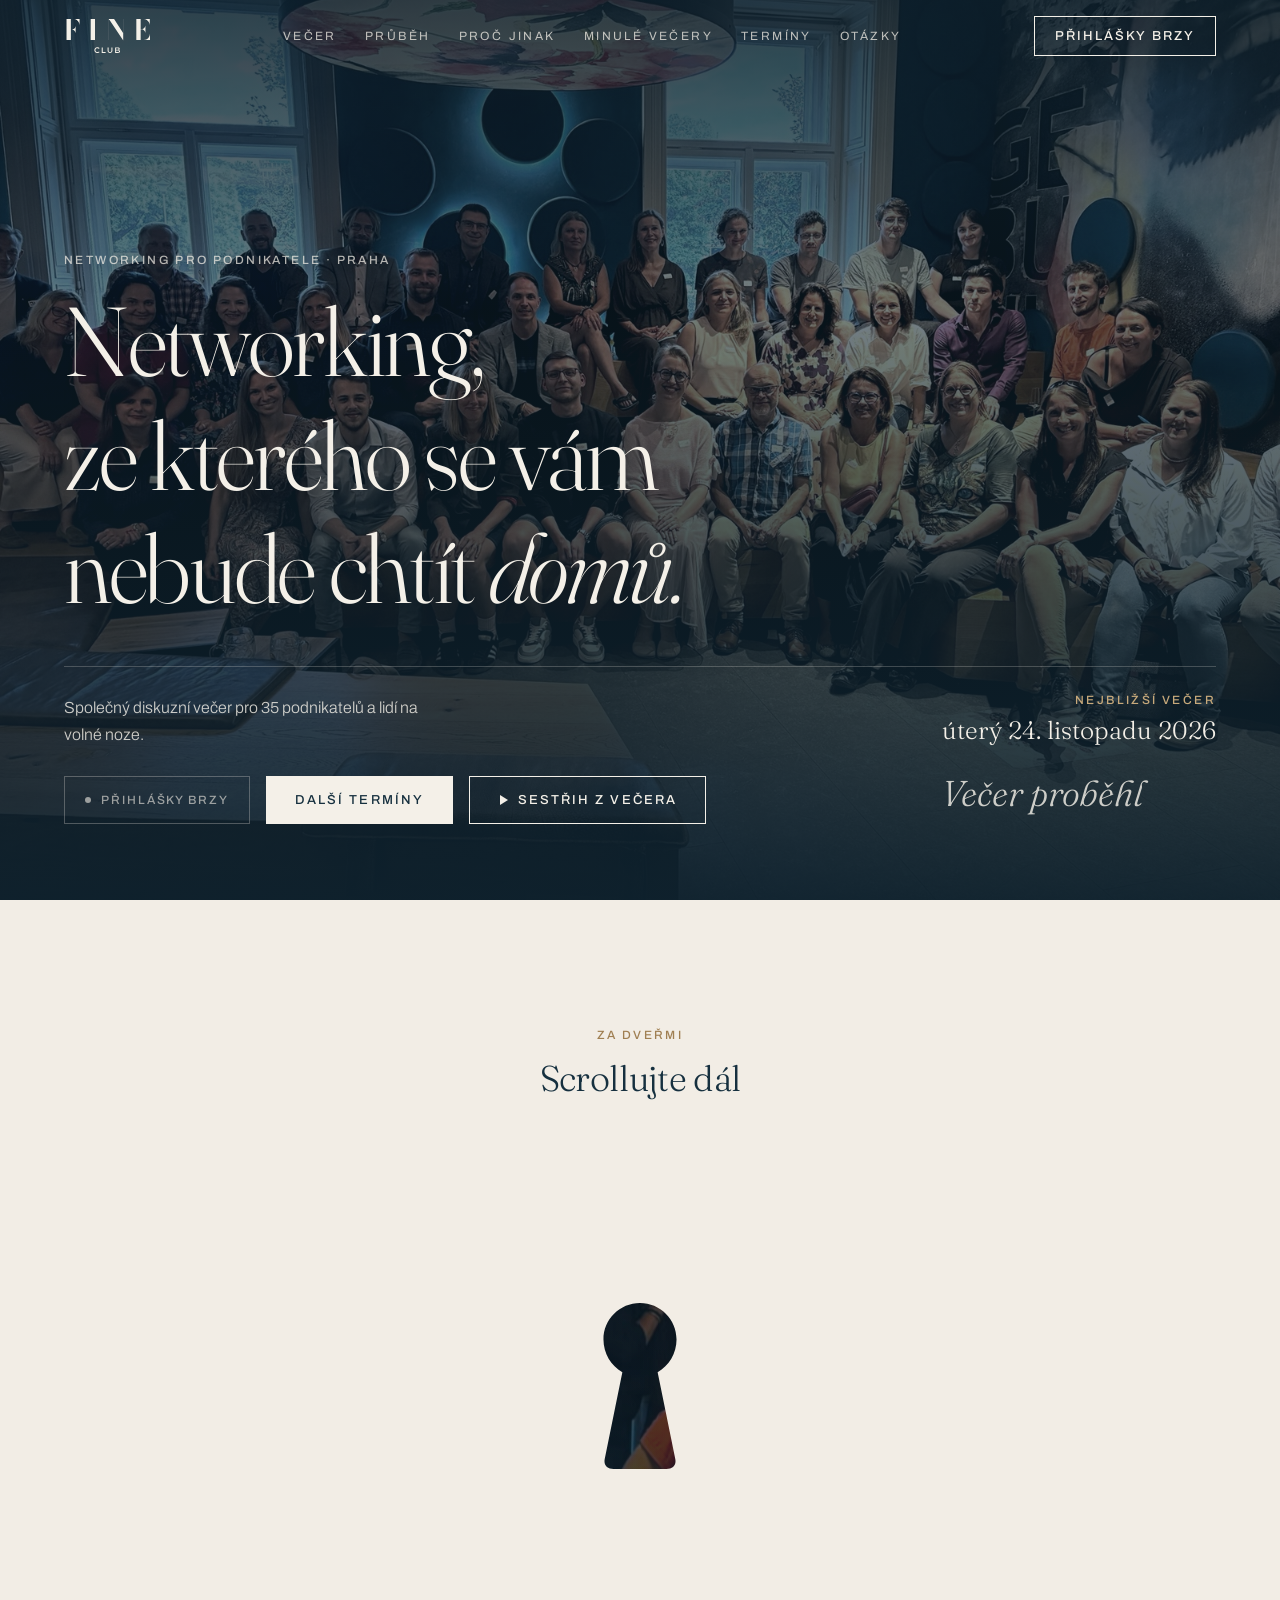
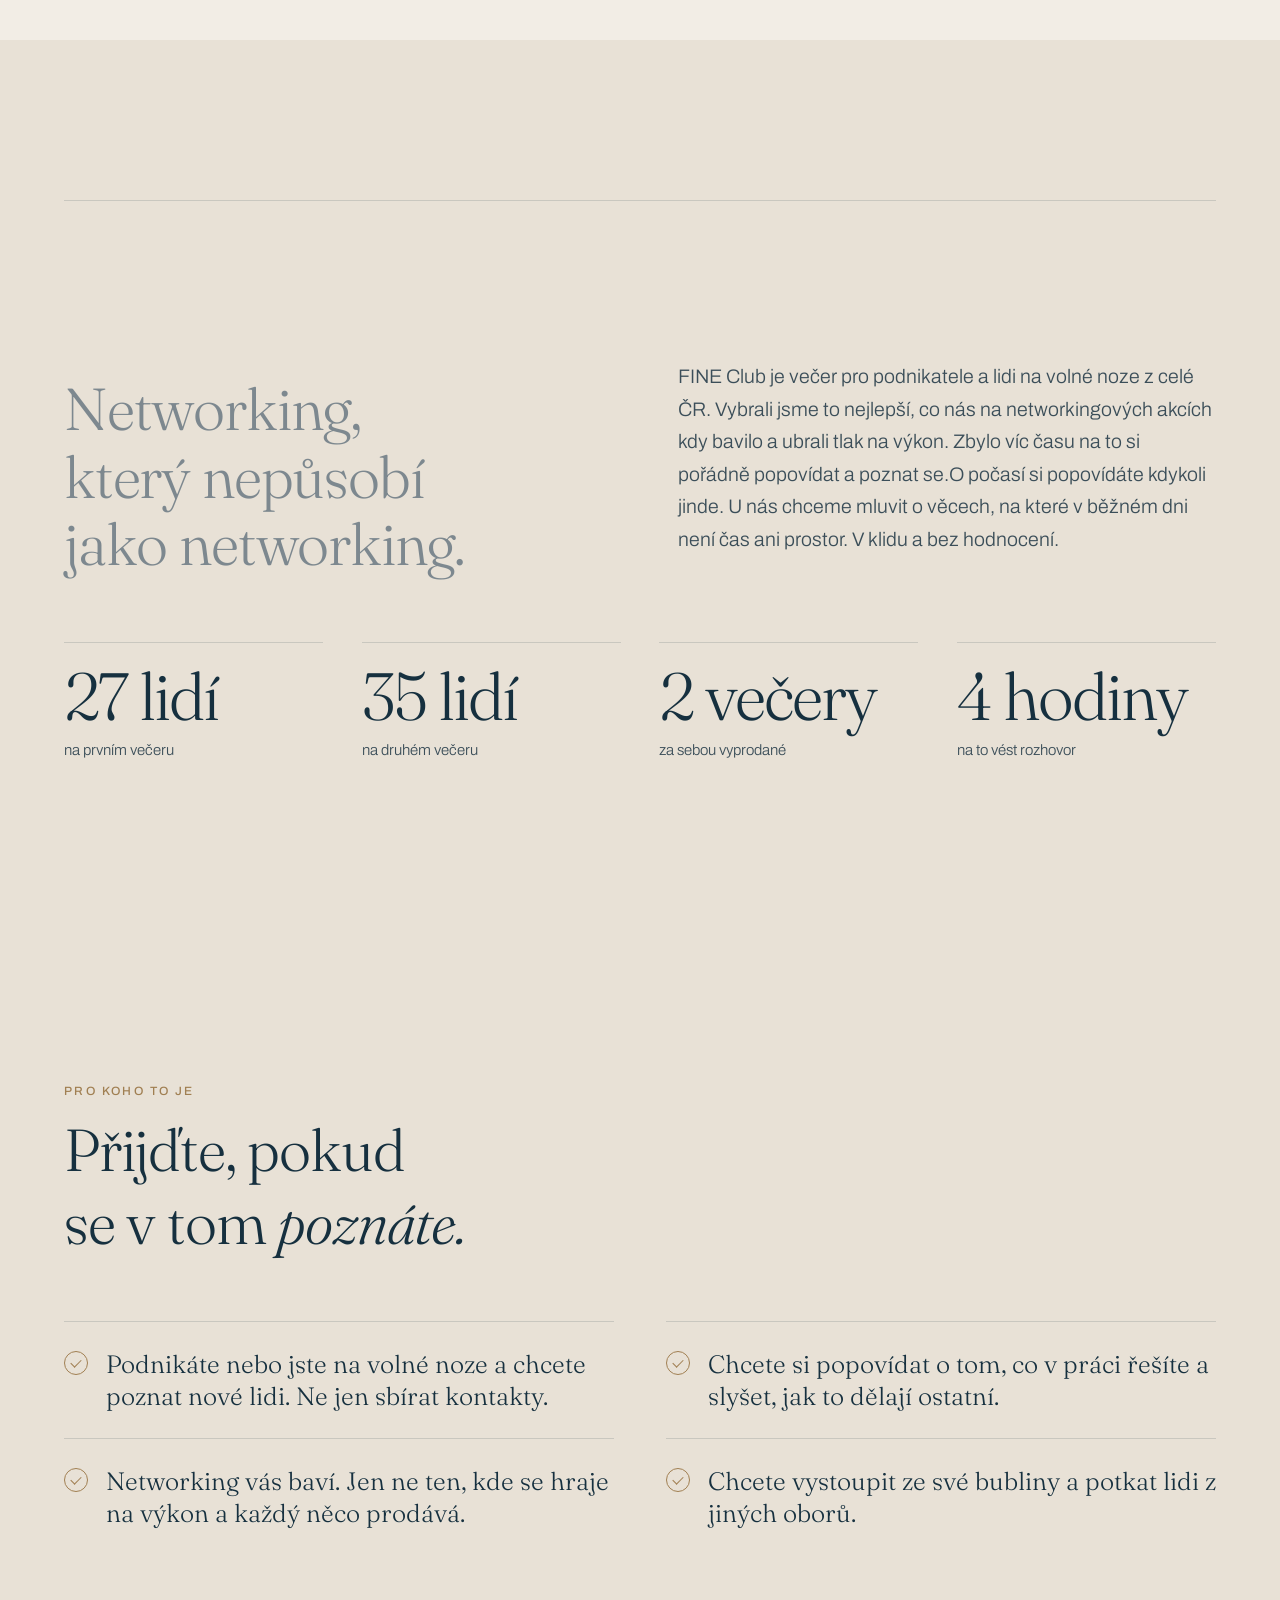
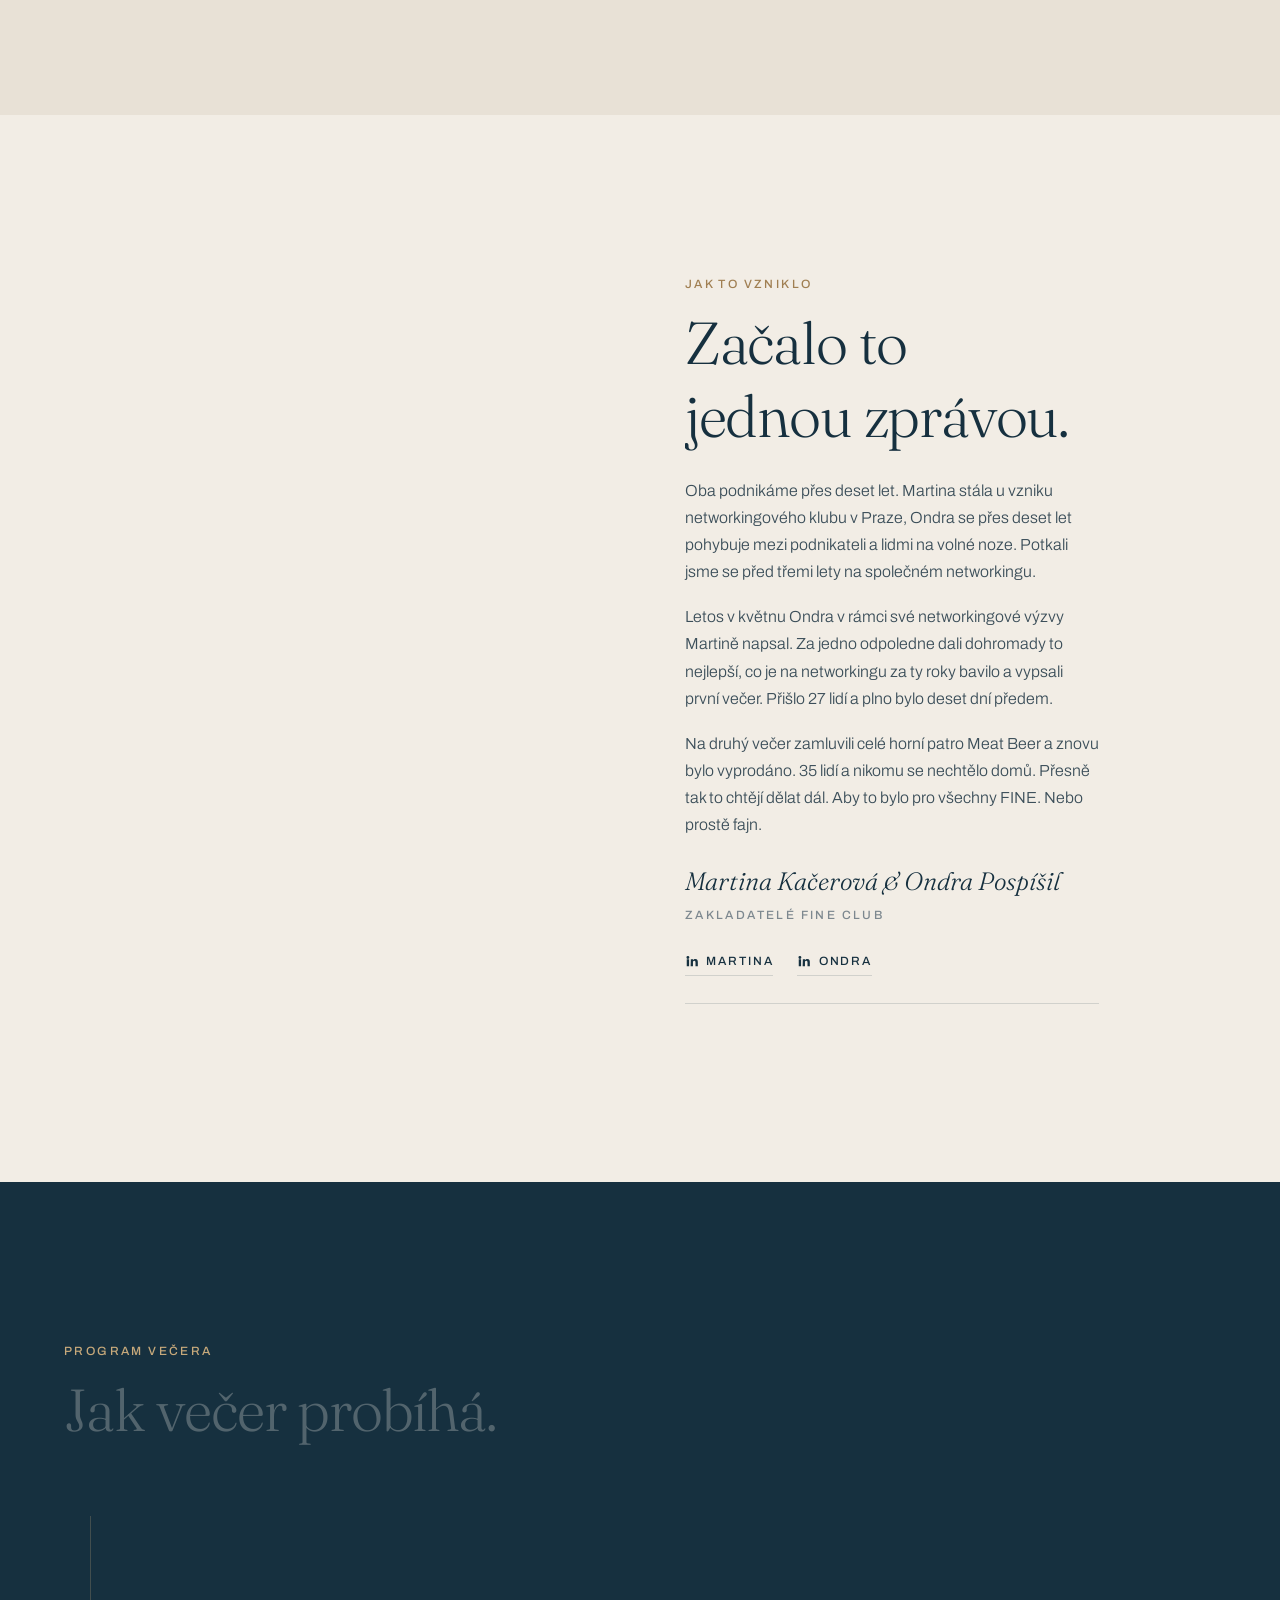
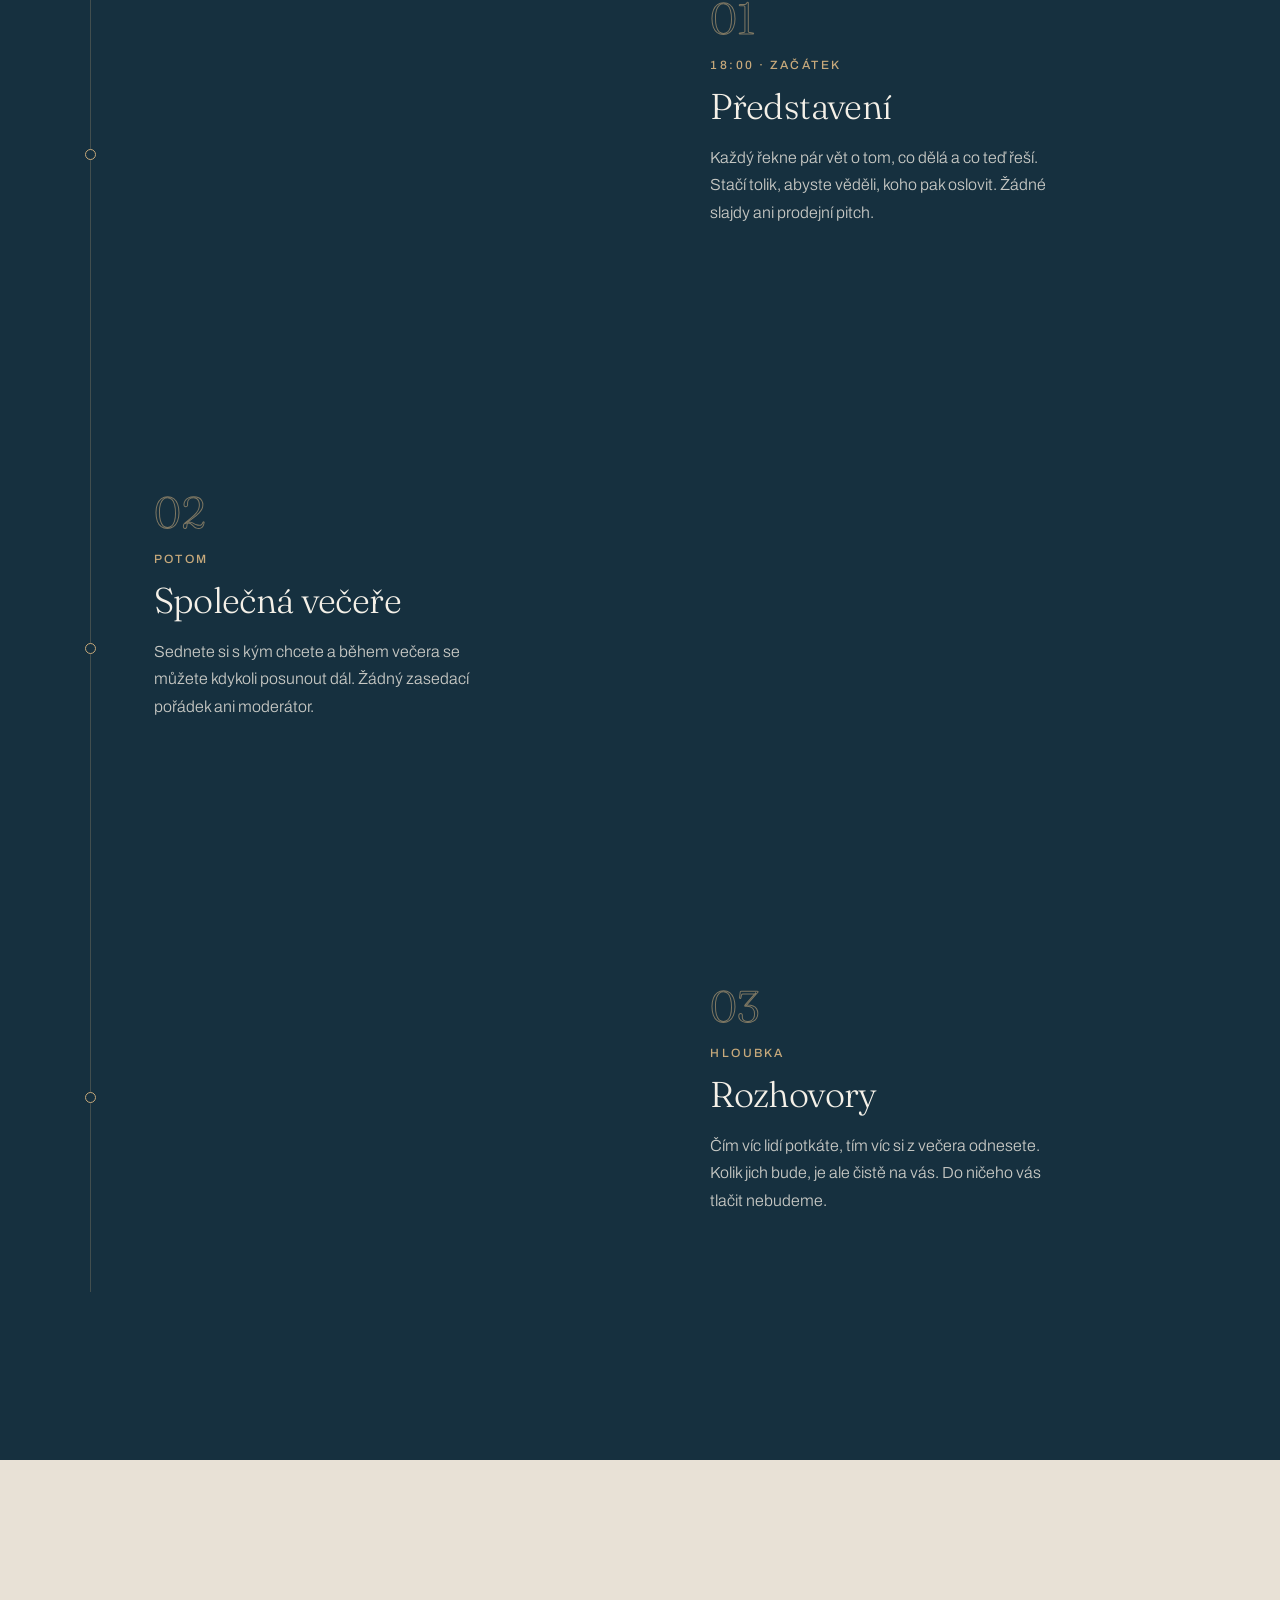
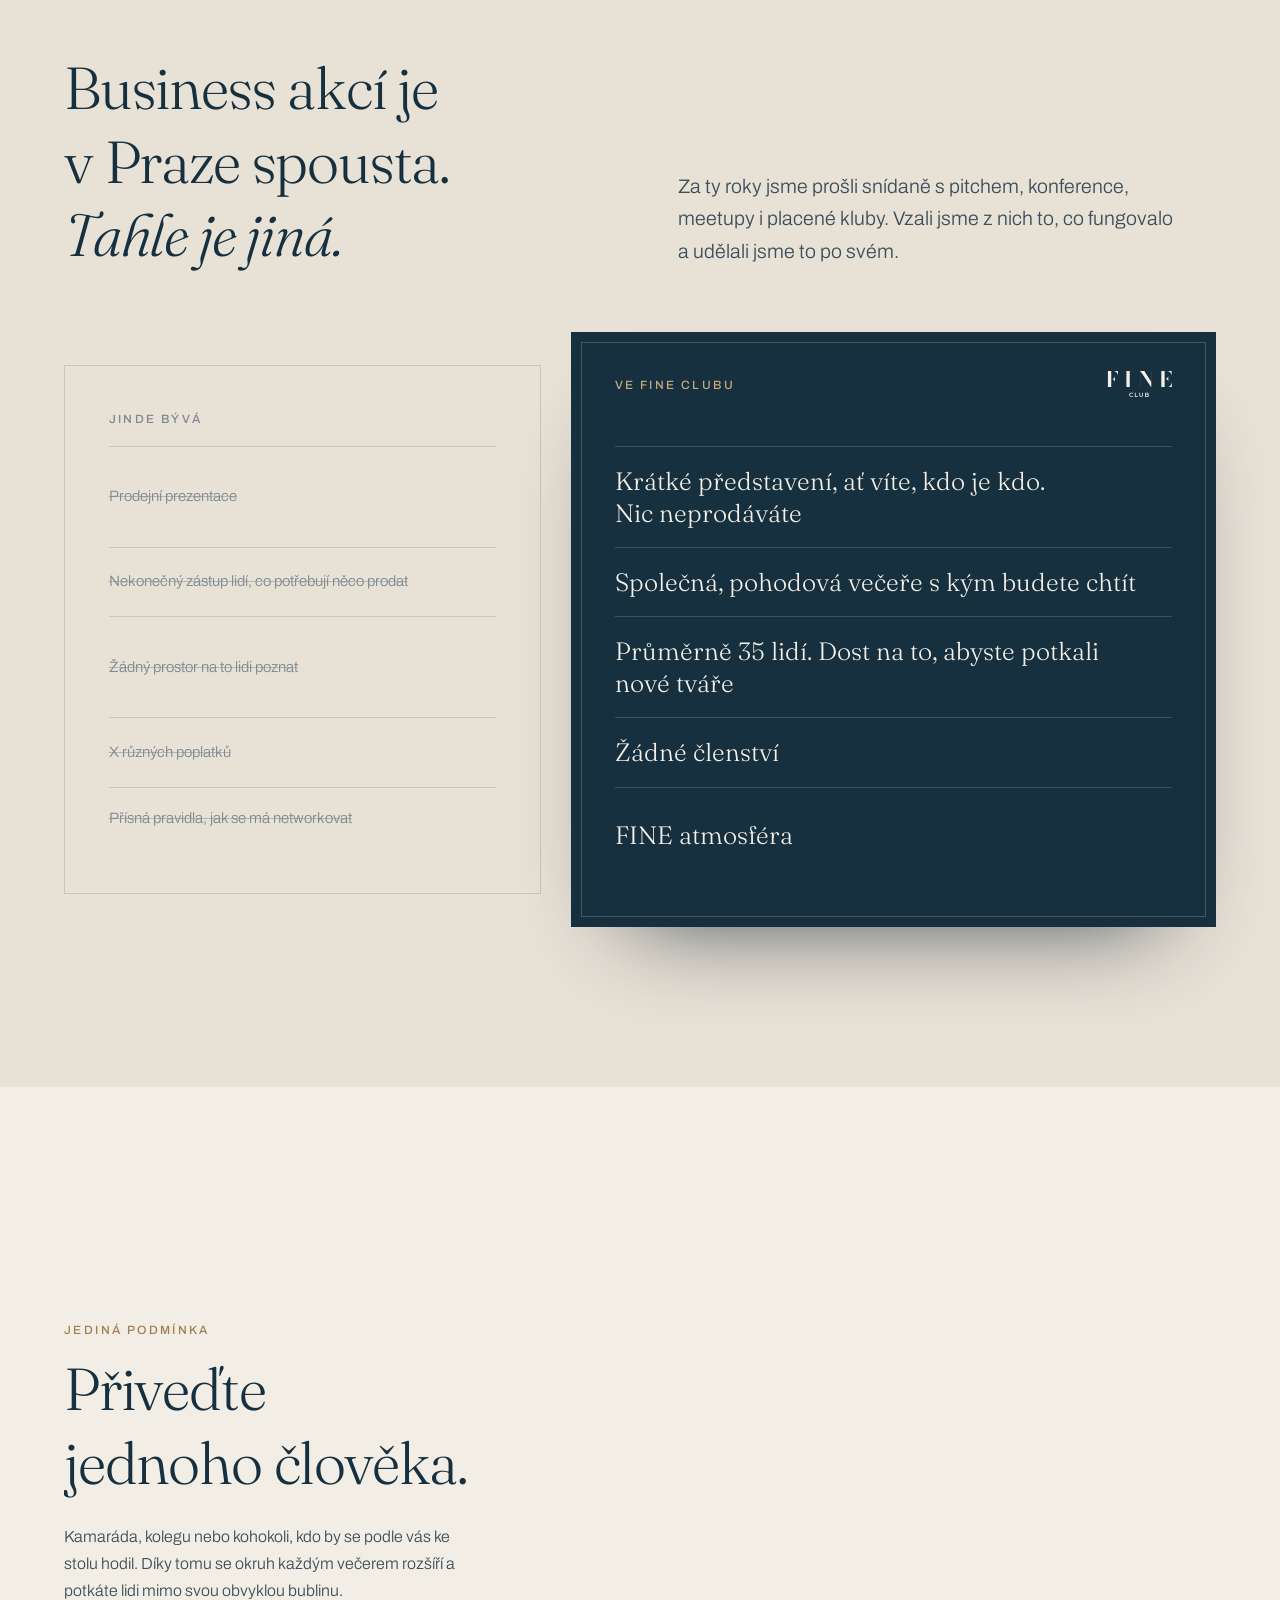
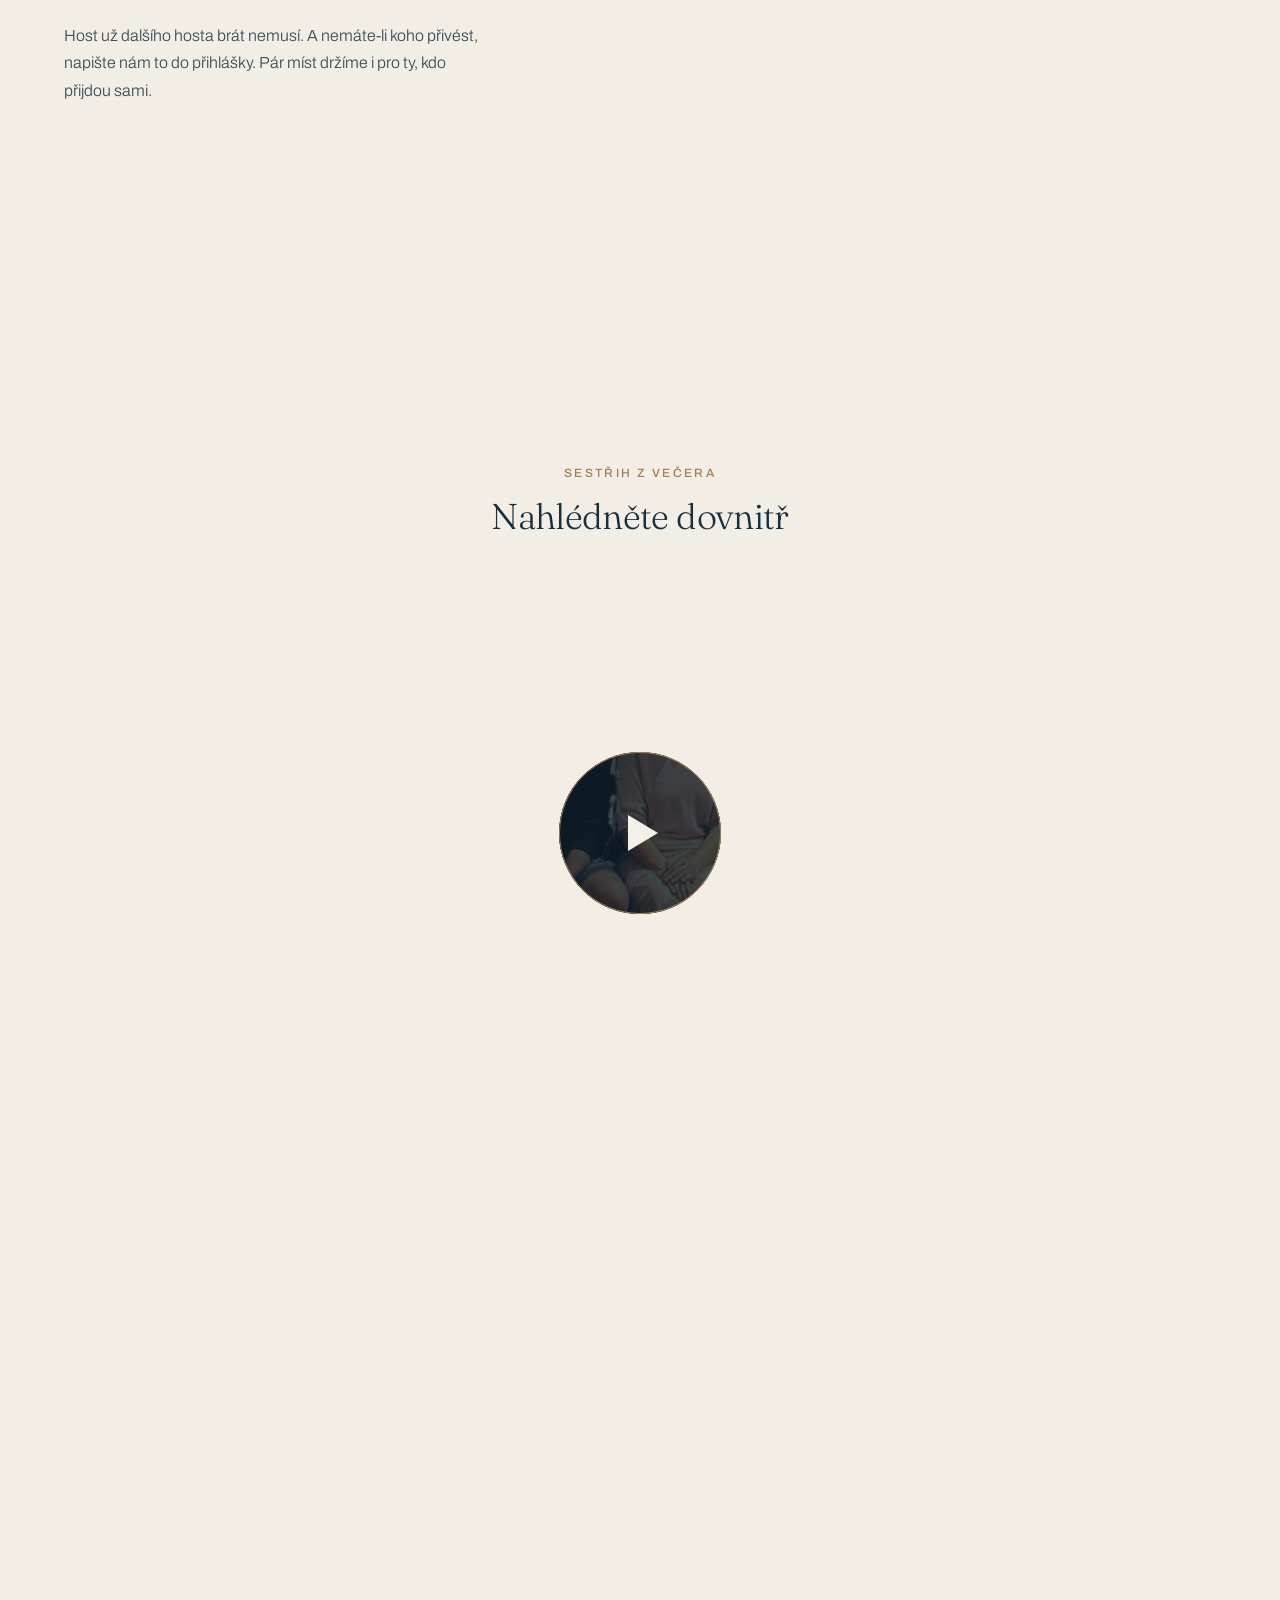
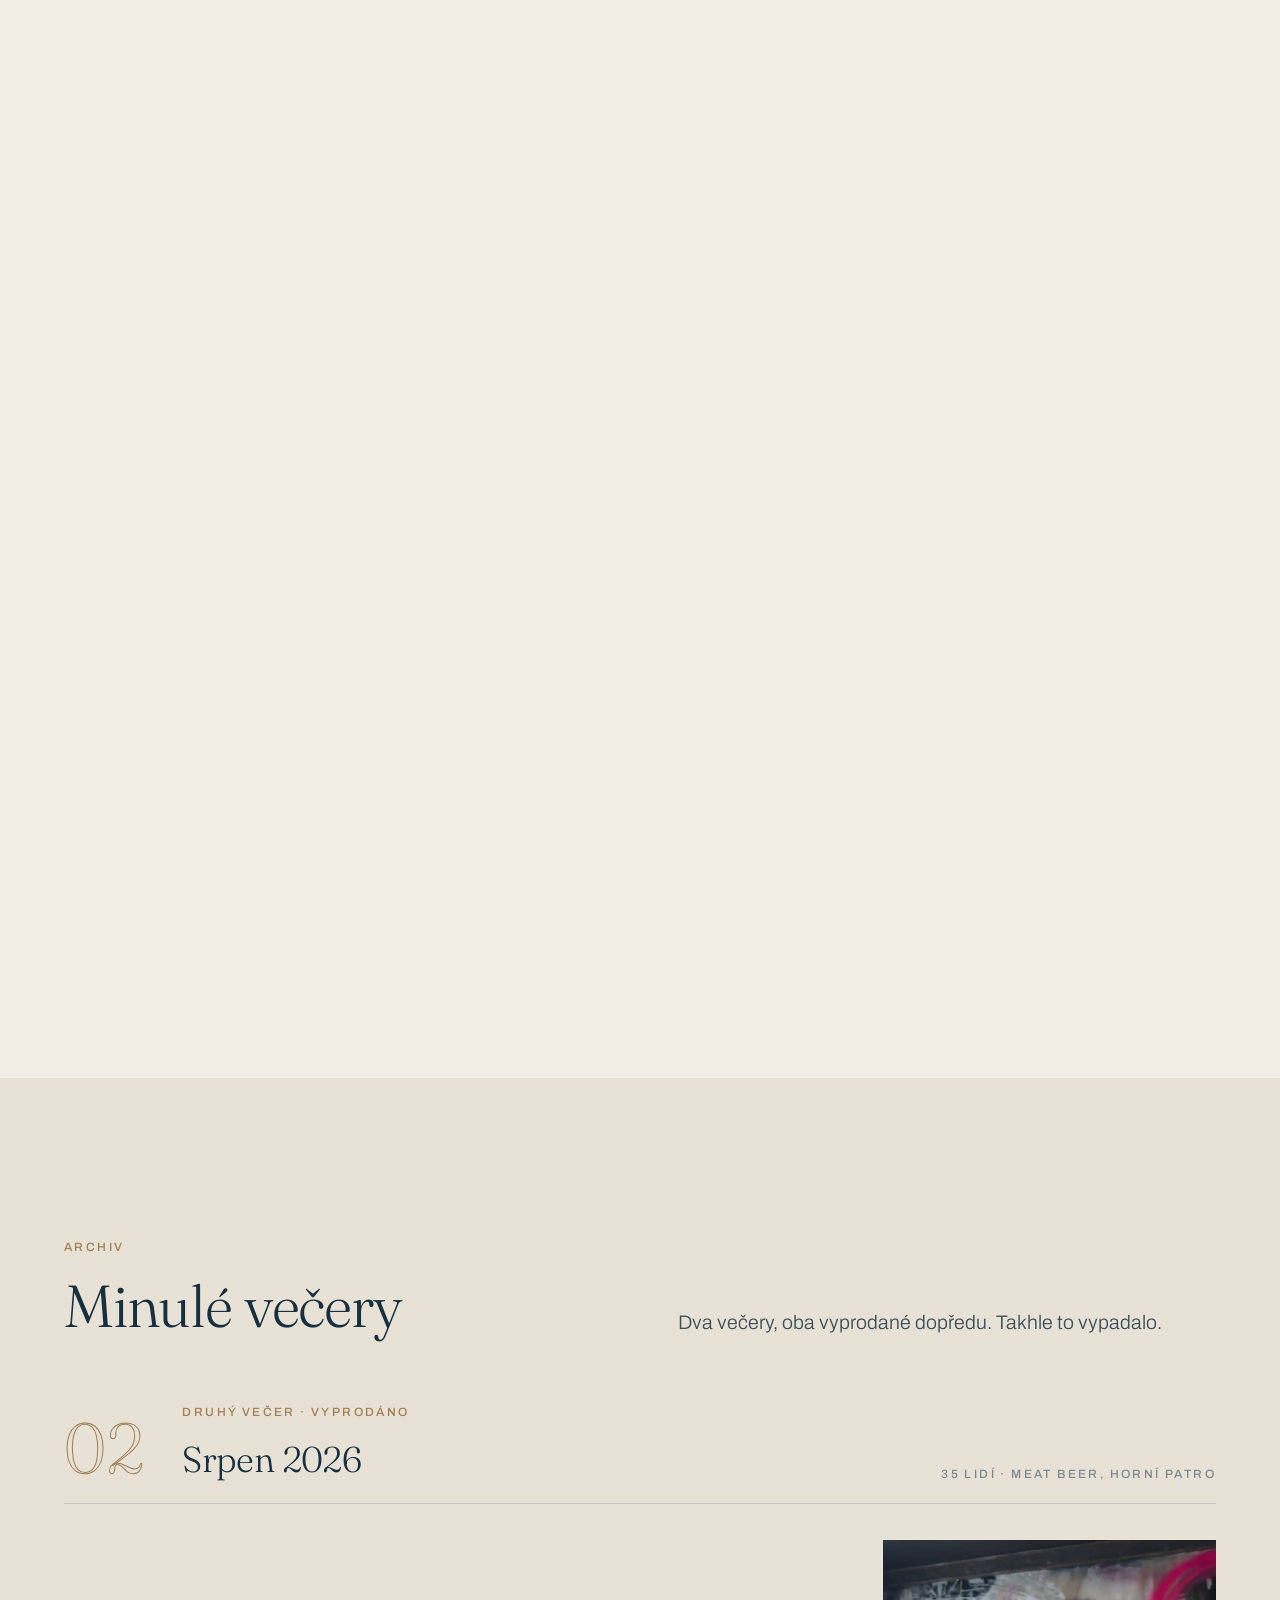
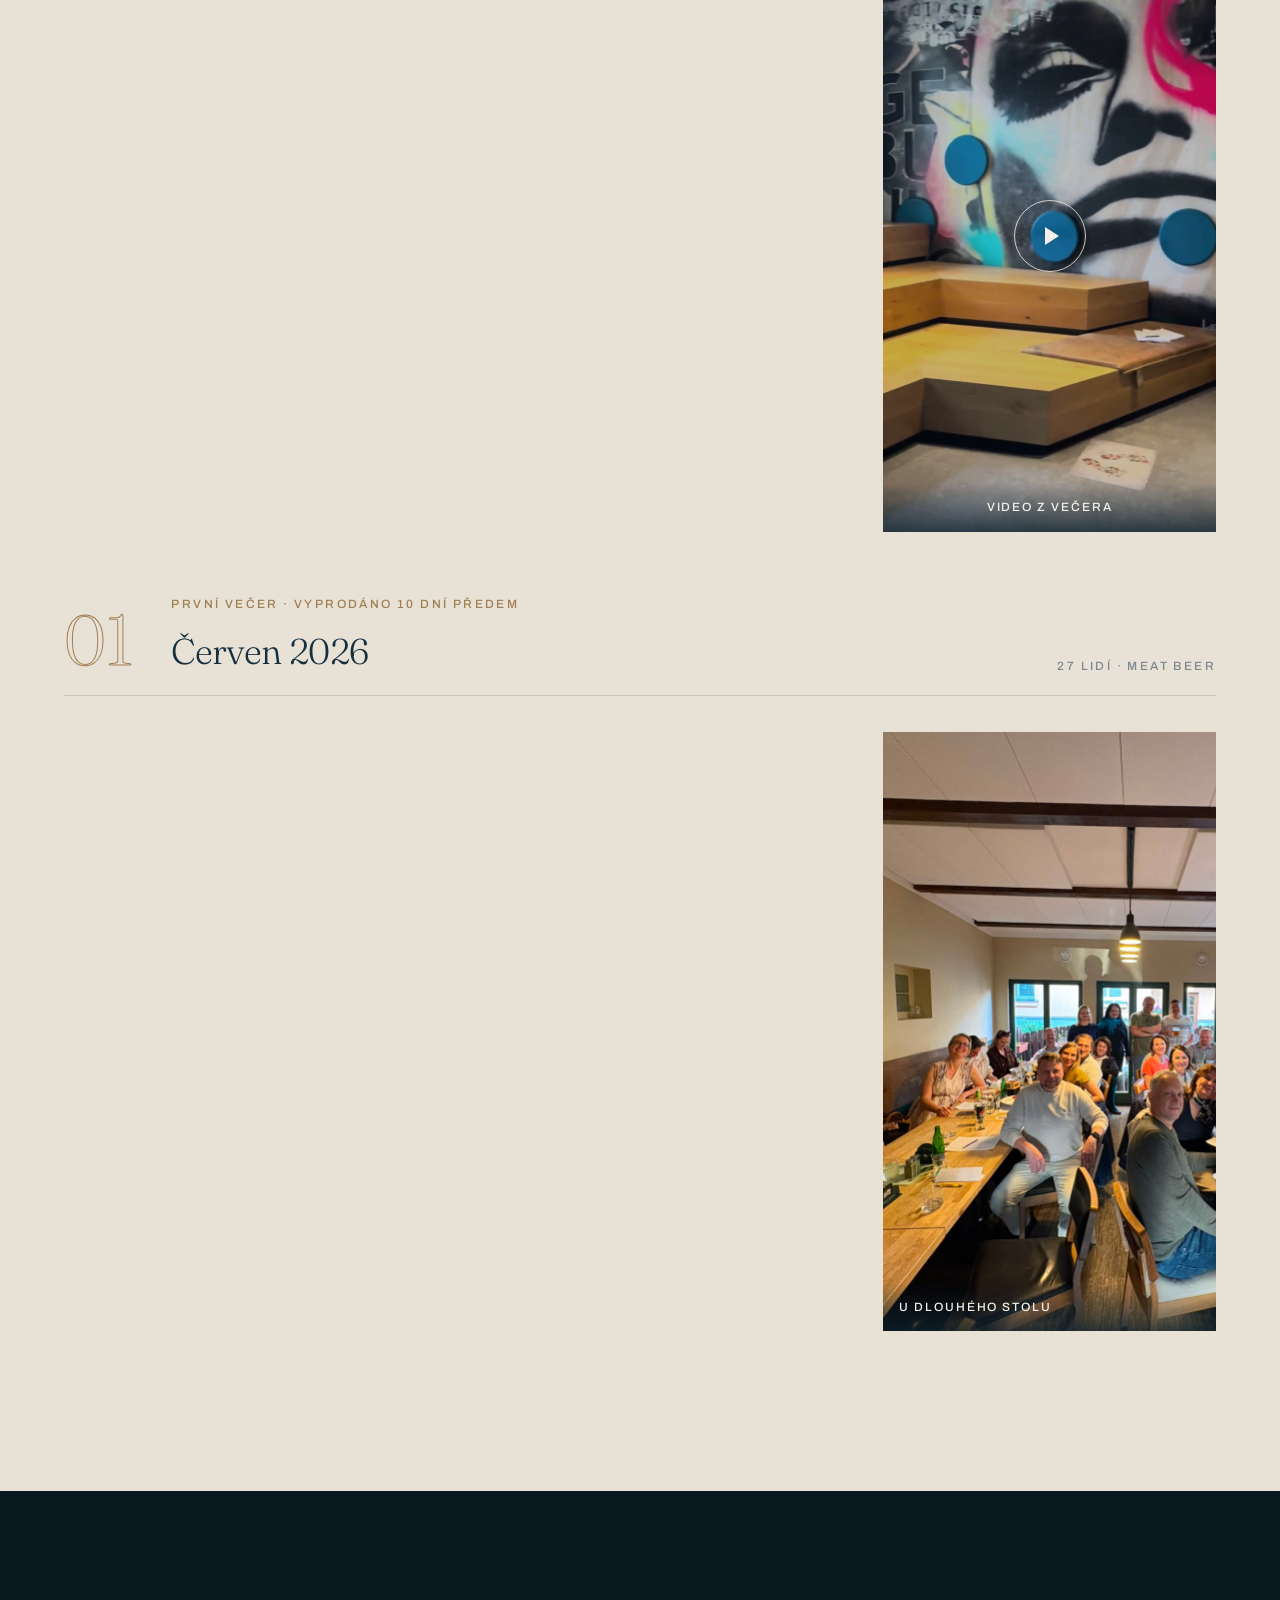
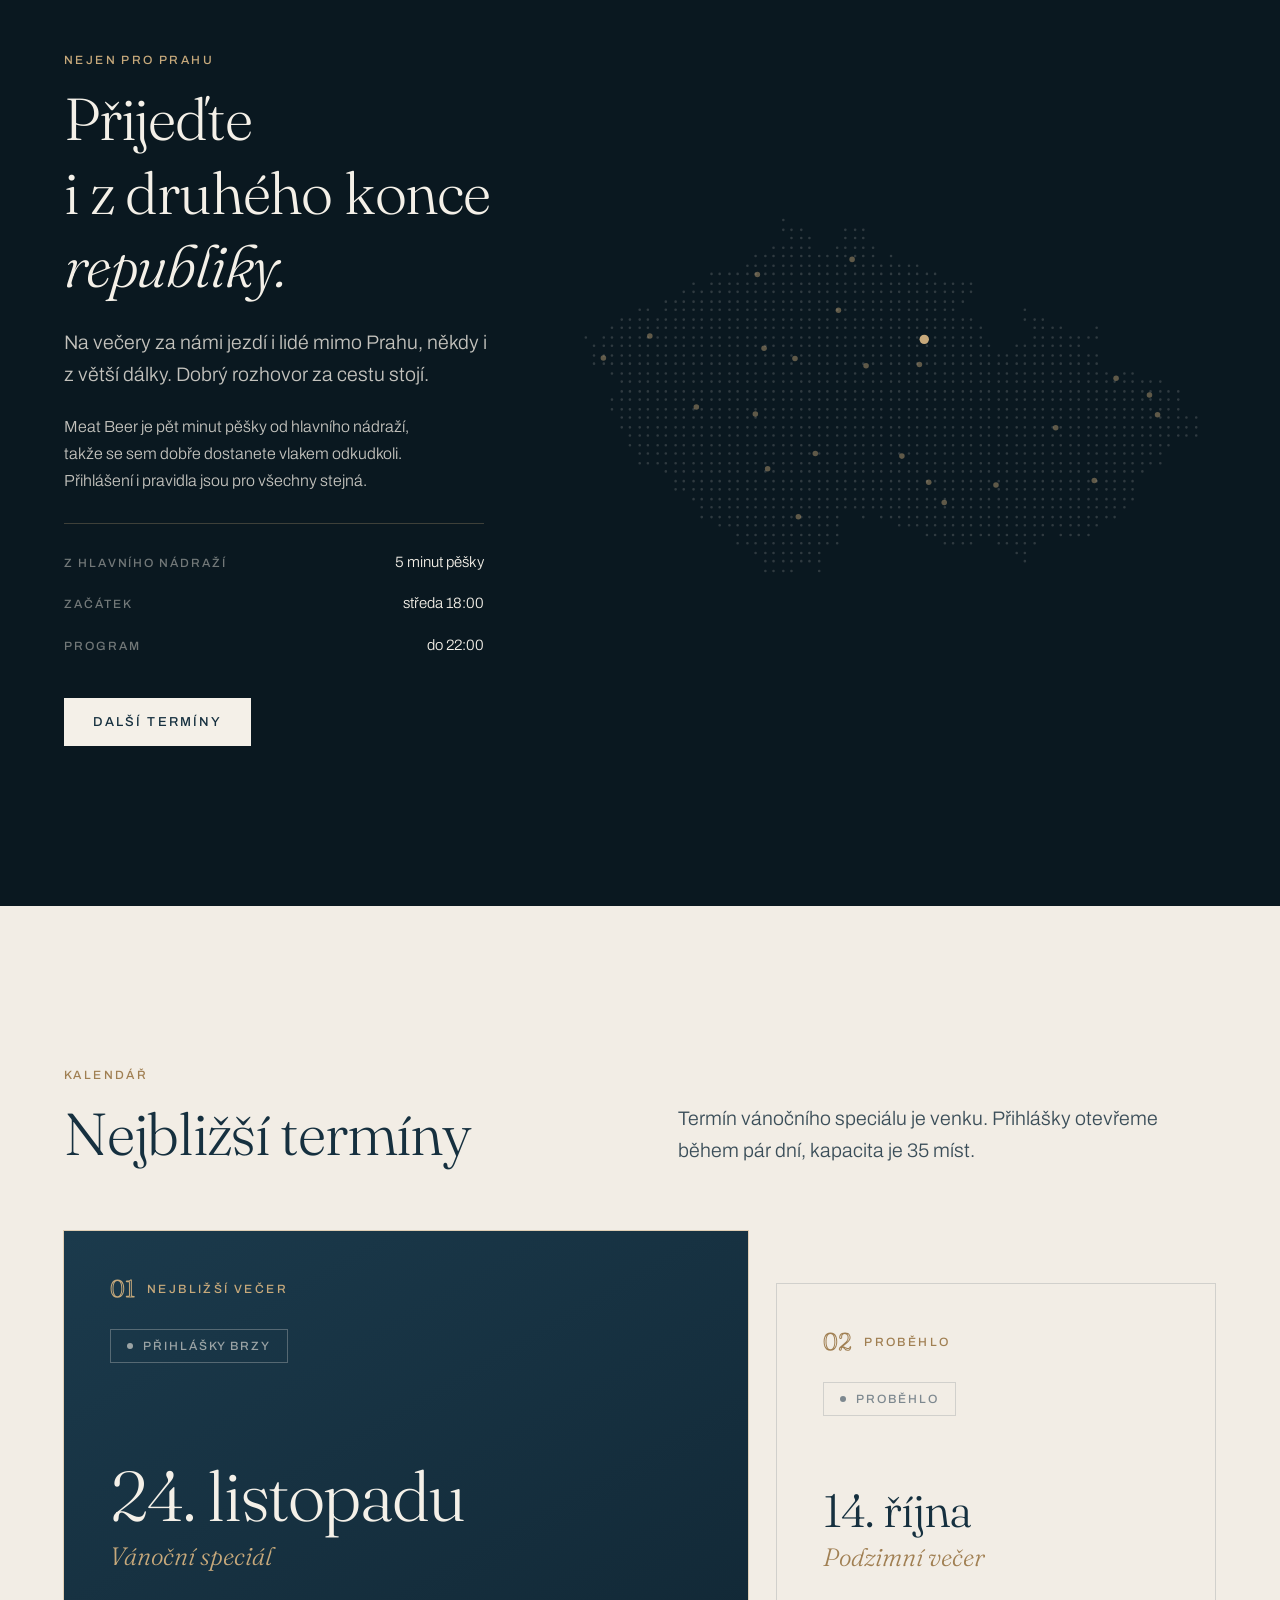
==== commit beaf4871: "Web připraven na listopadový termín (Vánoční speciál 24. 11.) Říjnový večer je za námi: hlavním term" ====
--- a/stranky/brzy.html
+++ b/stranky/brzy.html
@@ -4,7 +4,7 @@
   <meta charset="UTF-8">
   <meta name="viewport" content="width=device-width, initial-scale=1, viewport-fit=cover">
   <title>Přihlášky brzy · Networking pro podnikatele v Praze | FINE Club</title>
-  <meta name="description" content="Networkingový večer pro podnikatele a lidi na volné noze v Praze. Krátké představení, společná večeře a rozhovory bez tlaku na výkon. Další večer 14. 10. 2026.">
+  <meta name="description" content="Networkingový večer pro podnikatele a lidi na volné noze v Praze. Krátké představení, společná večeře a rozhovory bez tlaku na výkon. Další večer 24. 11. 2026.">
   <link rel="canonical" href="https://fine-club.vercel.app/">
   <meta name="robots" content="noindex, follow">
   <meta name="author" content="Martina Kačerová, Ondra Pospíšil">
@@ -16,7 +16,7 @@
   <meta property="og:site_name" content="FINE Club">
   <meta property="og:url" content="https://fine-club.vercel.app/">
   <meta property="og:title" content="FINE Club — networking pro podnikatele v Praze">
-  <meta property="og:description" content="Představení, společná večeře a rozhovory bez tlaku na výkon. Oba dosavadní večery vyprodané dopředu. Další 14. října 2026 v Meat Beer, Praha 1.">
+  <meta property="og:description" content="Představení, společná večeře a rozhovory bez tlaku na výkon. Dosavadní večery vyprodané dopředu. Další: vánoční speciál 24. listopadu 2026 v Meat Beer, Praha 1.">
   <meta property="og:image" content="https://fine-club.vercel.app/assets/img/og-image.jpg">
   <meta property="og:image:width" content="1200">
   <meta property="og:image:height" content="630">
@@ -65,10 +65,10 @@
       },
       {
         "@type": "Event",
-        "name": "FINE Club — podzimní networkingový večer pro podnikatele",
+        "name": "FINE Club — vánoční speciál: networkingový večer pro podnikatele",
         "description": "Networkingový večer pro podnikatele v Praze: krátké představení, společná večeře a volné rozhovory bez tlaku na výkon. Kapacita 35 míst, podmínkou je přivést jednoho hosta. Přijet můžete odkudkoli z ČR, Meat Beer je 5 minut od hlavního nádraží.",
-        "startDate": "2026-10-14T18:00:00+02:00",
-        "endDate": "2026-10-14T22:00:00+02:00",
+        "startDate": "2026-11-24T18:00:00+01:00",
+        "endDate": "2026-11-24T23:00:00+01:00",
         "eventStatus": "https://schema.org/EventScheduled",
         "eventAttendanceMode": "https://schema.org/OfflineEventAttendanceMode",
         "inLanguage": "cs",
@@ -83,7 +83,7 @@
           "priceCurrency": "CZK",
           "availability": "https://schema.org/PreOrder",
           "url": "https://fine-club.vercel.app/#prihlaska",
-          "validFrom": "2026-09-01T00:00:00+02:00"
+          "validFrom": "2026-10-15T00:00:00+02:00"
         }
       },
       {
@@ -265,7 +265,7 @@
             <span class="badge hero__badge badge--muted" data-when="teaser"><i></i><span data-cms="t253">Přihlášky brzy</span></span>
             <span class="badge hero__badge" data-when="lastcall"><i></i><span data-cms="t254">Posledních pár míst</span></span>
             <span class="badge hero__badge" data-when="soldout waitlist"><i></i><span data-cms="t255">Vyprodáno</span></span>
-            <span class="badge hero__badge badge--muted" data-when="after"><i></i><span data-cms="t256">Podzimní večer proběhl</span></span>
+            <span class="badge hero__badge badge--muted" data-when="after"><i></i><span data-cms="t256">Vánoční speciál proběhl</span></span>
             <a class="btn btn--light" href="#prihlaska" data-when="open lastcall" data-cms="t024">Rezervovat místo</a>
             <a class="btn btn--light" href="#terminy" data-when="teaser soldout after" data-cms="t025">Další termíny</a>
             <a class="btn btn--light" href="#prihlaska" data-when="waitlist" data-cms="t026">Přihlásit na příště</a>
@@ -273,8 +273,8 @@
           </div>
         </div>
         <div>
-          <div class="countdown__date"><span class="lbl" data-cms="t027">Nejbližší večer</span><b data-cms="t028">středa 14. října 2026</b></div>
-          <div class="countdown" id="countdown" data-target="2026-10-14T18:00:00+02:00" aria-label="Odpočet do začátku večera">
+          <div class="countdown__date"><span class="lbl" data-cms="t027">Nejbližší večer</span><b data-cms="t028">úterý 24. listopadu 2026</b></div>
+          <div class="countdown" id="countdown" data-target="2026-11-24T18:00:00+01:00" aria-label="Odpočet do začátku večera">
             <div class="countdown__unit"><span class="countdown__num" data-unit="d">—</span><span class="lbl" data-cms="t029">dní</span></div>
             <div class="countdown__sep" aria-hidden="true">/</div>
             <div class="countdown__unit"><span class="countdown__num" data-unit="h">—</span><span class="lbl" data-cms="t030">hodin</span></div>
@@ -702,33 +702,34 @@
             <span class="rise"><span data-cms="t131">Nejbližší termíny</span></span>
           </h2>
         </div>
-        <p class="lead fade delay-1" data-when="teaser" data-cms="t264">Termín podzimního večera je venku. Přihlášky otevřeme během pár dní, kapacita je 35 míst.</p>
-        <p class="lead fade delay-1" data-when="lastcall" data-cms="t265">Na podzimní večer zbývá posledních pár míst. Držíme je podle pořadí přihlášek.</p>
-        <p class="lead fade delay-1" data-when="after" data-cms="t266">Podzimní večer je za námi, díky všem, kdo dorazili! Další se sejdeme 24. listopadu na vánočním speciálu.</p>
+        <p class="lead fade delay-1" data-when="teaser" data-cms="t264">Termín vánočního speciálu je venku. Přihlášky otevřeme během pár dní, kapacita je 35 míst.</p>
+        <p class="lead fade delay-1" data-when="lastcall" data-cms="t265">Na vánoční speciál zbývá posledních pár míst. Držíme je podle pořadí přihlášek.</p>
+        <p class="lead fade delay-1" data-when="after" data-cms="t266">Vánoční speciál je za námi, díky všem, kdo dorazili! Další termín oznámíme na LinkedInu.</p>
         <p class="lead fade delay-1" data-when="open" data-cms="t132">Kapacita je 35 míst. Místa držíme podle pořadí přihlášek.</p>
-        <p class="lead fade delay-1" data-when="soldout" data-cms="t133">Podzimní večer je vyprodaný, děkujeme! Přihlášky na vánoční speciál 24. listopadu otevřeme v listopadu.</p>
-        <p class="lead fade delay-1" data-when="waitlist" data-cms="t134">Podzimní večer je vyprodaný. Na vánoční speciál 24. listopadu se ale můžete přihlásit už teď.</p>
+        <p class="lead fade delay-1" data-when="soldout" data-cms="t133">Vánoční speciál je vyprodaný, děkujeme! Další termín oznámíme na LinkedInu.</p>
+        <p class="lead fade delay-1" data-when="waitlist" data-cms="t134">Vánoční speciál je vyprodaný. Na další večer se ale můžete přihlásit už teď.</p>
       </div>
 
       <div class="dates">
         <article class="date-card date-card--next fade">
-          <svg class="date-card__deco date-card__deco--leaf" viewBox="0 0 100 100" aria-hidden="true"><use href="#deco-leaf"/></svg>
+          <svg class="date-card__deco date-card__deco--flake" viewBox="0 0 100 100" aria-hidden="true"><use href="#deco-flake"/></svg>
           <div class="date-card__order">
             <span class="date-card__num" aria-hidden="true" data-cms="t320">01</span>
             <span class="lbl" data-when="teaser open lastcall soldout waitlist" data-cms="t321">Nejbližší večer</span>
             <span class="lbl" data-when="after" data-cms="t322">Proběhlo</span>
-            <span class="date-card__in" data-days-to="2026-10-14T18:00:00+02:00"></span>
+            <span class="date-card__in" data-days-to="2026-11-24T18:00:00+01:00"></span>
           </div>
           <span class="badge badge--muted" data-when="teaser"><i></i><span data-cms="t267">Přihlášky brzy</span></span>
           <span class="badge" data-when="open"><i></i><span data-cms="t268">Přihlášky otevřeny</span></span>
           <span class="badge" data-when="lastcall"><i></i><span data-cms="t269">Posledních pár míst</span></span>
           <span class="badge badge--muted" data-when="after"><i></i><span data-cms="t270">Proběhlo</span></span>
           <span class="badge badge--muted" data-when="soldout waitlist"><i></i><span data-cms="t271">Vyprodáno</span></span>
-          <h3 class="date-card__title" data-cms="t135">14. října<em>Podzimní večer</em></h3>
+          <h3 class="date-card__title" data-cms="t135">24. listopadu<em class="ital">Vánoční speciál</em></h3>
           <dl class="facts">
             <div><dt data-cms="t136">Místo</dt><dd data-cms="t137">Meat Beer, Washingtonova 23</dd></div>
-            <div><dt data-cms="t138">Čas</dt><dd data-cms="t139">středa 18:00 – 22:00</dd></div>
+            <div><dt data-cms="t138">Čas</dt><dd data-cms="t139">úterý 18:00 – 23:00</dd></div>
             <div><dt data-cms="t140">Kapacita</dt><dd data-cms="t141">35 míst</dd></div>
+            <div><dt data-cms="t367">Navíc</dt><dd data-cms="t368">Svařák, punč a bilance roku</dd></div>
           </dl>
           <a class="btn btn--light" href="#prihlaska" data-when="open lastcall" data-cms="t142">Rezervovat místo</a>
           <span class="btn btn--ghost" aria-disabled="true" data-when="soldout waitlist" data-cms="t143">Vyprodáno</span>
@@ -737,23 +738,19 @@
         </article>
 
         <article class="date-card fade delay-1">
-          <svg class="date-card__deco date-card__deco--flake" viewBox="0 0 100 100" aria-hidden="true"><use href="#deco-flake"/></svg>
+          <svg class="date-card__deco date-card__deco--leaf" viewBox="0 0 100 100" aria-hidden="true"><use href="#deco-leaf"/></svg>
           <div class="date-card__order">
-            <span class="date-card__num" aria-hidden="true" data-cms="t323">02</span>
-            <span class="lbl" data-when="teaser open lastcall soldout waitlist" data-cms="t324">Následuje</span>
-            <span class="lbl" data-when="after" data-cms="t325">Nejbližší večer</span>
-            <span class="date-card__in" data-days-to="2026-11-24T18:00:00+01:00"></span>
-          </div>
-          <span class="badge badge--muted" data-when="teaser open lastcall soldout after"><i></i><span data-cms="t274">Přihlášky od listopadu</span></span>
-          <span class="badge" data-when="waitlist"><i></i><span data-cms="t275">Přednostní registrace</span></span>
-          <h3 class="date-card__title" data-cms="t144">24. listopadu<em class="ital">Vánoční speciál</em></h3>
+            <span class="date-card__num" aria-hidden="true" data-cms="t369">02</span>
+            <span class="lbl" data-cms="t370">Proběhlo</span>
+          </div>
+          <span class="badge badge--muted"><i></i><span data-cms="t371">Proběhlo</span></span>
+          <h3 class="date-card__title" data-cms="t144">14. října<em>Podzimní večer</em></h3>
           <dl class="facts">
             <div><dt data-cms="t145">Místo</dt><dd data-cms="t146">Meat Beer, Washingtonova 23</dd></div>
-            <div><dt data-cms="t147">Čas</dt><dd data-cms="t148">úterý 18:00 – 23:00</dd></div>
-            <div><dt data-cms="t149">Navíc</dt><dd data-cms="t150">Svařák, punč a bilance roku</dd></div>
+            <div><dt data-cms="t147">Čas</dt><dd data-cms="t148">středa 18:00 – 22:00</dd></div>
+            <div><dt data-cms="t149">Kapacita</dt><dd data-cms="t150">35 míst</dd></div>
           </dl>
-          <span class="btn btn--ghost" aria-disabled="true" data-when="teaser open lastcall soldout after" data-cms="t151">Brzy</span>
-          <a class="btn btn--light" href="#prihlaska" data-when="waitlist" data-cms="t152">Přihlásit na příště</a>
+          <span class="btn btn--ghost" aria-disabled="true" data-cms="t372">Proběhlo</span>
         </article>
       </div>
     </div>
@@ -789,15 +786,15 @@
           </h2>
         </div>
         <p class="lead fade delay-1" data-when="teaser open lastcall" data-cms="t171">Vstup stojí od 500 Kč. Základních 500 Kč se vám vrátí jako kredit na jídlo a pití, takže za vstup vlastně neplatíte.</p>
-        <p class="lead fade delay-1" data-when="after" data-cms="t276">Podzimní večer proběhl. Stejná pravidla platí i pro další večery: vstup od 500 Kč, které se vám vrátí jako kredit na jídlo a pití.</p>
-        <p class="lead fade delay-1" data-when="soldout waitlist" data-cms="t172">Na 14. října je všech 35 vstupenek pryč. Stejná pravidla platí i pro další večery: vstup od 500 Kč, které se vám vrátí jako kredit na jídlo a pití.</p>
+        <p class="lead fade delay-1" data-when="after" data-cms="t276">Vánoční speciál proběhl. Stejná pravidla platí i pro další večery: vstup od 500 Kč, které se vám vrátí jako kredit na jídlo a pití.</p>
+        <p class="lead fade delay-1" data-when="soldout waitlist" data-cms="t172">Na vánoční speciál je všech 35 vstupenek pryč. Stejná pravidla platí i pro další večery: vstup od 500 Kč, které se vám vrátí jako kredit na jídlo a pití.</p>
       </div>
 
       <div class="ticket fade">
         <div class="ticket__main">
           <div class="ticket__eyebrow"><span class="lbl" data-cms="t173">FINE Club — Praha</span><span class="lbl" data-cms="t174">Na jméno · nepřenosná</span></div>
-          <h3 class="d3" data-cms="t175">Podzimní networkingový večer</h3>
-          <span class="lbl" data-cms="t176">Středa 14. října 2026 · 18:00</span>
+          <h3 class="d3" data-cms="t175">Vánoční speciál</h3>
+          <span class="lbl" data-cms="t176">Úterý 24. listopadu 2026 · 18:00</span>
           <p data-cms="t177">Po zaplacení dostanete na místě kartu s kreditem 500 Kč na jídlo a pití. Když útrata kredit přesáhne, rozdíl doplatíte kartou nebo hotově. Nevyčerpaný kredit propadá.</p>
           <dl class="ticket__meta">
             <div><dt data-cms="t178">Místo</dt><dd>Meat Beer<small data-cms="t179">Washingtonova 23, Praha 1</small></dd></div>
@@ -807,7 +804,7 @@
             <div><dt data-cms="t186">Doplatek</dt><dd data-cms="t187">Kartou i hotově</dd></div>
             <div><dt data-cms="t188">Storno</dt><dd data-cms="t189">5 dní předem</dd></div>
           </dl>
-          <div class="ticket__serial"><span data-when="teaser open lastcall" data-cms="t190">č. 00 / 35</span><span data-when="soldout waitlist after" data-cms="t191">č. 35 / 35</span><span data-cms="t192">FC · 2026 · 10</span></div>
+          <div class="ticket__serial"><span data-when="teaser open lastcall" data-cms="t190">č. 00 / 35</span><span data-when="soldout waitlist after" data-cms="t191">č. 35 / 35</span><span data-cms="t192">FC · 2026 · 11</span></div>
         </div>
 
         <div class="ticket__stub">
@@ -825,7 +822,7 @@
           <div><span data-cms="t279">Přihlášky brzy</span><small data-cms="t280">Platba bude součástí přihlášky</small></div>
         </div>
         <div class="ticket__stamp" data-when="after" aria-label="Proběhlo">
-          <div><span data-cms="t281">Díky, že jste dorazili!</span><small data-cms="t282">Uvidíme se 24. listopadu</small></div>
+          <div><span data-cms="t281">Díky, že jste dorazili!</span><small data-cms="t282">Uvidíme se příště</small></div>
         </div>
       </div>
     </div>
@@ -853,7 +850,7 @@
           <div class="fade delay-2">
             <p data-cms="t218">Vyplňte formulář a napište, koho přivedete jako hosta. QR kód k platbě najdete přímo ve formuláři.</p>
             <p class="lbl" data-when="open" data-cms="t219"></p>
-            <p class="lbl" data-when="lastcall" data-cms="t283">Posledních pár míst · středa 14. 10. 2026</p>
+            <p class="lbl" data-when="lastcall" data-cms="t283">Posledních pár míst · úterý 24. 11. 2026</p>
           </div>
         </div>
 
@@ -879,7 +876,7 @@
             <span class="rise"><span data-cms="t292">skvělý večer.</span></span>
           </h2>
           <div class="fade delay-2">
-            <p data-cms="t293">Děkujeme všem, kdo dorazili na podzimní večer. Fotky a sestřih brzy doplníme sem na web. Další večer bude vánoční speciál 24. listopadu, přihlášky otevřeme v listopadu a jako první o nich dáme vědět na LinkedInu.</p>
+            <p data-cms="t293">Děkujeme všem, kdo dorazili na vánoční speciál. Fotky a sestřih brzy doplníme sem na web. Další termín oznámíme na LinkedInu.</p>
             <div class="links-row">
               <a class="link" href="https://www.linkedin.com/in/martina-kacerova/" target="_blank" rel="noopener"><svg viewBox="0 0 24 24" aria-hidden="true"><use href="#icon-linkedin"/></svg><span data-cms="t294">Sledovat Martinu</span></a>
               <a class="link" href="https://www.linkedin.com/in/ondra-pospisil/" target="_blank" rel="noopener"><svg viewBox="0 0 24 24" aria-hidden="true"><use href="#icon-linkedin"/></svg><span data-cms="t295">Sledovat Ondru</span></a>
@@ -894,7 +891,7 @@
             <span class="rise"><span data-cms="t222">je plno.</span></span>
           </h2>
           <div class="fade delay-2">
-            <p data-cms="t223">Všech 35 míst na podzimní večer je obsazených. Děkujeme, že o FINE Club je takový zájem. Přihlášky na vánoční speciál otevřeme v listopadu a jako první o nich dáme vědět na LinkedInu.</p>
+            <p data-cms="t223">Všech 35 míst na vánoční speciál je obsazených. Děkujeme, že o FINE Club je takový zájem. O dalším termínu dáme jako první vědět na LinkedInu.</p>
             <div class="links-row">
               <a class="link" href="https://www.linkedin.com/in/martina-kacerova/" target="_blank" rel="noopener"><svg viewBox="0 0 24 24" aria-hidden="true"><use href="#icon-linkedin"/></svg><span data-cms="t296">Sledovat Martinu</span></a>
               <a class="link" href="https://www.linkedin.com/in/ondra-pospisil/" target="_blank" rel="noopener"><svg viewBox="0 0 24 24" aria-hidden="true"><use href="#icon-linkedin"/></svg><span data-cms="t297">Sledovat Ondru</span></a>
@@ -909,31 +906,19 @@
             <span class="rise"><span data-cms="t226">na příště.</span></span>
           </h2>
           <div class="fade delay-2">
-            <p data-cms="t227">Podzimní večer je vyprodaný, ale na vánoční speciál 24. listopadu se můžete přihlásit už teď. Ozveme se vám dřív, než otevřeme registraci pro ostatní. Uveďte prosím i to, koho přivedete jako hosta. Váš host už svého hosta brát nemusí.</p>
-            <p class="lbl" data-cms="t228">Vánoční speciál · úterý 24. 11. 2026</p>
-          </div>
-        </div>
-      </div>
-
-      <article class="date-card fade delay-1" data-when="soldout after">
+            <p data-cms="t227">Vánoční speciál je vyprodaný, ale na další večer se můžete přihlásit už teď. Ozveme se vám dřív, než otevřeme registraci pro ostatní. Uveďte prosím i to, koho přivedete jako hosta. Váš host už svého hosta brát nemusí.</p>
+            <p class="lbl" data-cms="t228">Přednostní registrace na další večer</p>
+          </div>
+        </div>
+      </div>
+
+      <article class="date-card date-card--next fade delay-1" data-when="teaser">
         <svg class="date-card__deco date-card__deco--flake" viewBox="0 0 100 100" aria-hidden="true"><use href="#deco-flake"/></svg>
-        <span class="badge badge--muted"><i></i><span data-cms="t298">Další večer</span></span>
-        <h3 class="date-card__title" data-cms="t229">24. listopadu<em>Vánoční speciál</em></h3>
-        <dl class="facts">
-          <div><dt data-cms="t230">Čas</dt><dd data-cms="t231">úterý 18:00 – 23:00</dd></div>
-          <div><dt data-cms="t232">Přihlášky</dt><dd data-cms="t233">od listopadu</dd></div>
-          <div><dt data-cms="t234">Navíc</dt><dd data-cms="t235">Svařák, punč a bilance roku</dd></div>
-        </dl>
-        <a class="btn btn--light" href="#terminy" data-cms="t236">Všechny termíny</a>
-      </article>
-
-      <article class="date-card date-card--next fade delay-1" data-when="teaser">
-        <svg class="date-card__deco date-card__deco--leaf" viewBox="0 0 100 100" aria-hidden="true"><use href="#deco-leaf"/></svg>
         <span class="badge badge--muted"><i></i><span data-cms="t299">Přihlášky brzy</span></span>
-        <h3 class="date-card__title" data-cms="t300">14. října<em>Podzimní večer</em></h3>
+        <h3 class="date-card__title" data-cms="t300">24. listopadu<em class="ital">Vánoční speciál</em></h3>
         <dl class="facts">
           <div><dt data-cms="t301">Místo</dt><dd data-cms="t302">Meat Beer, Washingtonova 23</dd></div>
-          <div><dt data-cms="t303">Čas</dt><dd data-cms="t304">středa 18:00 — 22:00</dd></div>
+          <div><dt data-cms="t303">Čas</dt><dd data-cms="t304">úterý 18:00 – 23:00</dd></div>
           <div><dt data-cms="t305">Kapacita</dt><dd data-cms="t306">35 míst</dd></div>
         </dl>
         <a class="btn btn--light" href="#terminy" data-cms="t307">Všechny termíny</a>
@@ -1027,17 +1012,17 @@
 </footer>
 
 <div class="dock" id="dock">
-  <div class="dock__info" data-when="open"><b data-cms="t241">14. října 2026</b><span data-cms="t242">Kapacita 35 míst</span></div>
+  <div class="dock__info" data-when="open"><b data-cms="t241">24. listopadu 2026</b><span data-cms="t242">Kapacita 35 míst</span></div>
   <a class="btn btn--light btn--sm" href="#prihlaska" data-when="open" data-cms="t243">Rezervovat</a>
-  <div class="dock__info" data-when="teaser"><b data-cms="t308">14. října 2026</b><span data-cms="t309">Přihlášky brzy</span></div>
+  <div class="dock__info" data-when="teaser"><b data-cms="t308">24. listopadu 2026</b><span data-cms="t309">Přihlášky brzy</span></div>
   <a class="btn btn--light btn--sm" href="#terminy" data-when="teaser" data-cms="t310">Termíny</a>
-  <div class="dock__info" data-when="lastcall"><b data-cms="t311">14. října 2026</b><span data-cms="t312">Posledních pár míst</span></div>
+  <div class="dock__info" data-when="lastcall"><b data-cms="t311">24. listopadu 2026</b><span data-cms="t312">Posledních pár míst</span></div>
   <a class="btn btn--light btn--sm" href="#prihlaska" data-when="lastcall" data-cms="t313">Rezervovat</a>
-  <div class="dock__info" data-when="after"><b data-cms="t314">24. listopadu 2026</b><span data-cms="t315">Přihlášky od listopadu</span></div>
+  <div class="dock__info" data-when="after"><b data-cms="t314">Vánoční speciál</b><span data-cms="t315">Díky za večer</span></div>
   <a class="btn btn--light btn--sm" href="#terminy" data-when="after" data-cms="t316">Termíny</a>
-  <div class="dock__info" data-when="soldout"><b data-cms="t244">14. října 2026</b><span data-cms="t245">Vyprodáno</span></div>
+  <div class="dock__info" data-when="soldout"><b data-cms="t244">24. listopadu 2026</b><span data-cms="t245">Vyprodáno</span></div>
   <a class="btn btn--light btn--sm" href="#terminy" data-when="soldout" data-cms="t246">Další termíny</a>
-  <div class="dock__info" data-when="waitlist"><b data-cms="t247">24. listopadu 2026</b><span data-cms="t248">Přednostní registrace</span></div>
+  <div class="dock__info" data-when="waitlist"><b data-cms="t247">Další večer</b><span data-cms="t248">Přednostní registrace</span></div>
   <a class="btn btn--light btn--sm" href="#prihlaska" data-when="waitlist" data-cms="t249">Přihlásit se</a>
 </div>
 
--- a/assets/css/main.css
+++ b/assets/css/main.css
@@ -900,7 +900,6 @@
 
 /* Termíny ------------------------------------------------------------- */
 .dates { display: grid; grid-template-columns: 1.4fr .9fr; gap: clamp(16px, 2.4vw, 28px); align-items: start; }
-html[data-state="after"] .dates > .date-card:nth-child(2) { order: -1; }
 .date-card {
   position: relative;
   display: flex;
@@ -955,12 +954,12 @@
 .date-card__order { display: flex; align-items: center; align-self: stretch; gap: 12px; margin-bottom: 28px; }
 .date-card__num { font-family: var(--serif); font-weight: 300; font-size: 1.5rem; line-height: 1; color: transparent; -webkit-text-stroke: 1px var(--brass-lt); }
 .date-card__order .lbl { color: var(--brass-lt); }
+html[data-state="after"] .date-card__in { display: none; }
 .date-card__in { margin-left: auto; font-family: var(--serif); font-style: italic; font-weight: 300; font-size: var(--fs-h4); color: var(--cream); white-space: nowrap; }
 .date-card--next .date-card__title { font-size: clamp(2.75rem, 2rem + 3vw, 4.75rem); }
 
 /* Druhý termín je upozaděný (po akci se pořadí prohodí) */
-html:not([data-state="after"]) .dates > .date-card:nth-child(2),
-html[data-state="after"] .dates > .date-card:nth-child(1) {
+.dates > .date-card:nth-child(2) {
   margin-top: clamp(24px, 4vw, 56px);
   background: transparent;
   color: var(--body);
@@ -968,24 +967,15 @@
   border: 1px solid var(--hair);
   box-shadow: none;
 }
-html:not([data-state="after"]) .dates > .date-card:nth-child(2) :is(.date-card__title, .facts dd),
-html[data-state="after"] .dates > .date-card:nth-child(1) :is(.date-card__title, .facts dd) { color: var(--ink); }
-html:not([data-state="after"]) .dates > .date-card:nth-child(2) :is(.facts dt, .date-card__in),
-html[data-state="after"] .dates > .date-card:nth-child(1) :is(.facts dt, .date-card__in) { color: var(--mute); }
-html:not([data-state="after"]) .dates > .date-card:nth-child(2) :is(.date-card__order .lbl, .date-card__title em),
-html[data-state="after"] .dates > .date-card:nth-child(1) :is(.date-card__order .lbl, .date-card__title em) { color: var(--brass); }
-html:not([data-state="after"]) .dates > .date-card:nth-child(2) .date-card__num,
-html[data-state="after"] .dates > .date-card:nth-child(1) .date-card__num { -webkit-text-stroke-color: var(--brass); }
-html:not([data-state="after"]) .dates > .date-card:nth-child(2) .facts,
-html[data-state="after"] .dates > .date-card:nth-child(1) .facts { border-color: var(--hair); }
-html:not([data-state="after"]) .dates > .date-card:nth-child(2) .date-card__title,
-html[data-state="after"] .dates > .date-card:nth-child(1) .date-card__title { font-size: clamp(2rem, 1.6rem + 1.6vw, 3rem); }
-html:not([data-state="after"]) .dates > .date-card:nth-child(2) .badge--muted,
-html[data-state="after"] .dates > .date-card:nth-child(1) .badge--muted { border-color: var(--hair); color: var(--mute); }
-html:not([data-state="after"]) .dates > .date-card:nth-child(2) .btn--ghost,
-html[data-state="after"] .dates > .date-card:nth-child(1) .btn--ghost { --btn-fg: var(--ink); --btn-bd: var(--hair); }
-html:not([data-state="after"]) .dates > .date-card:nth-child(2) .date-card__deco,
-html[data-state="after"] .dates > .date-card:nth-child(1) .date-card__deco { color: var(--brass); }
+.dates > .date-card:nth-child(2) :is(.date-card__title, .facts dd) { color: var(--ink); }
+.dates > .date-card:nth-child(2) :is(.facts dt, .date-card__in) { color: var(--mute); }
+.dates > .date-card:nth-child(2) :is(.date-card__order .lbl, .date-card__title em) { color: var(--brass); }
+.dates > .date-card:nth-child(2) .date-card__num { -webkit-text-stroke-color: var(--brass); }
+.dates > .date-card:nth-child(2) .facts { border-color: var(--hair); }
+.dates > .date-card:nth-child(2) .date-card__title { font-size: clamp(2rem, 1.6rem + 1.6vw, 3rem); }
+.dates > .date-card:nth-child(2) .badge--muted { border-color: var(--hair); color: var(--mute); }
+.dates > .date-card:nth-child(2) .btn--ghost { --btn-fg: var(--ink); --btn-bd: var(--hair); }
+.dates > .date-card:nth-child(2) .date-card__deco { color: var(--brass); }
 .date-card__title em { display: block; margin-top: 8px; font-size: var(--fs-h4); letter-spacing: 0; color: var(--brass-lt); }
 .facts { position: relative; align-self: stretch; margin: 28px 0 0; padding-top: 18px; border-top: 1px solid rgba(199, 169, 123, .28); }
 .facts div { display: flex; justify-content: space-between; align-items: baseline; gap: 16px; padding: 8px 0; }
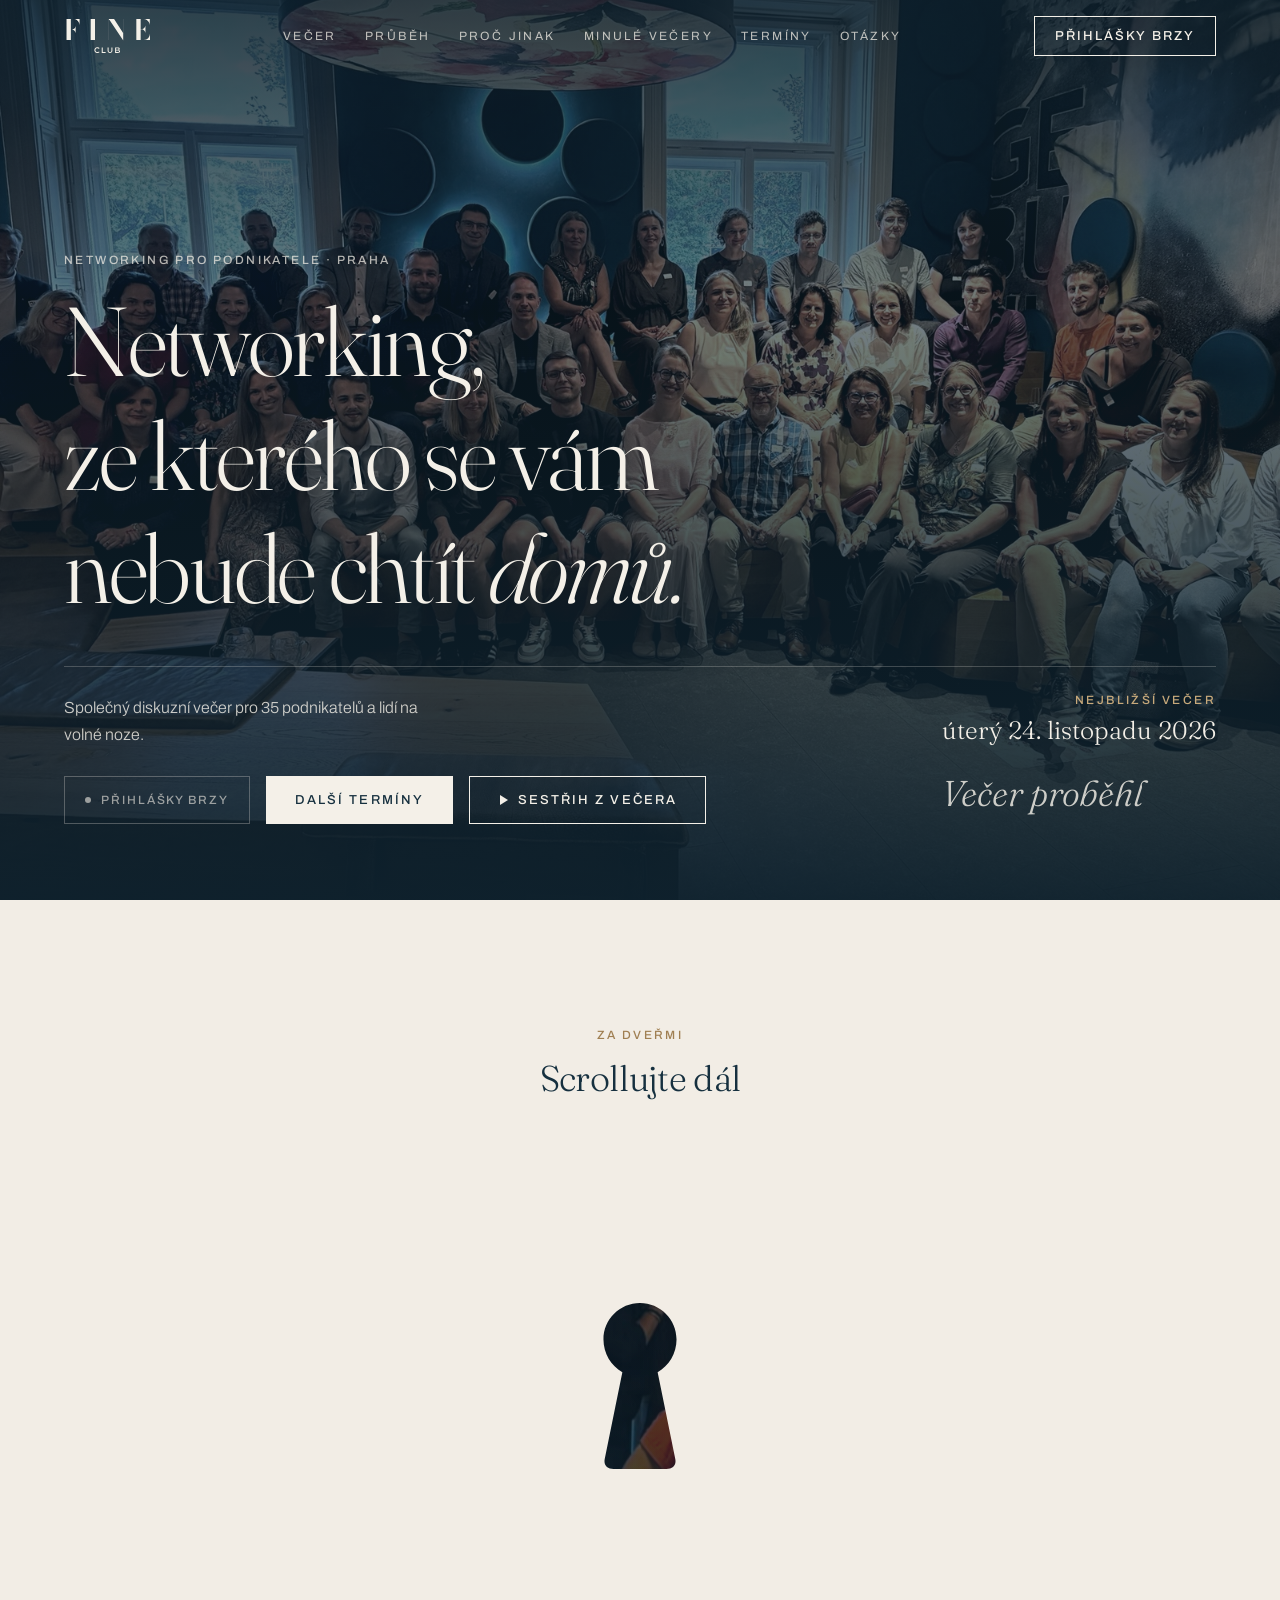
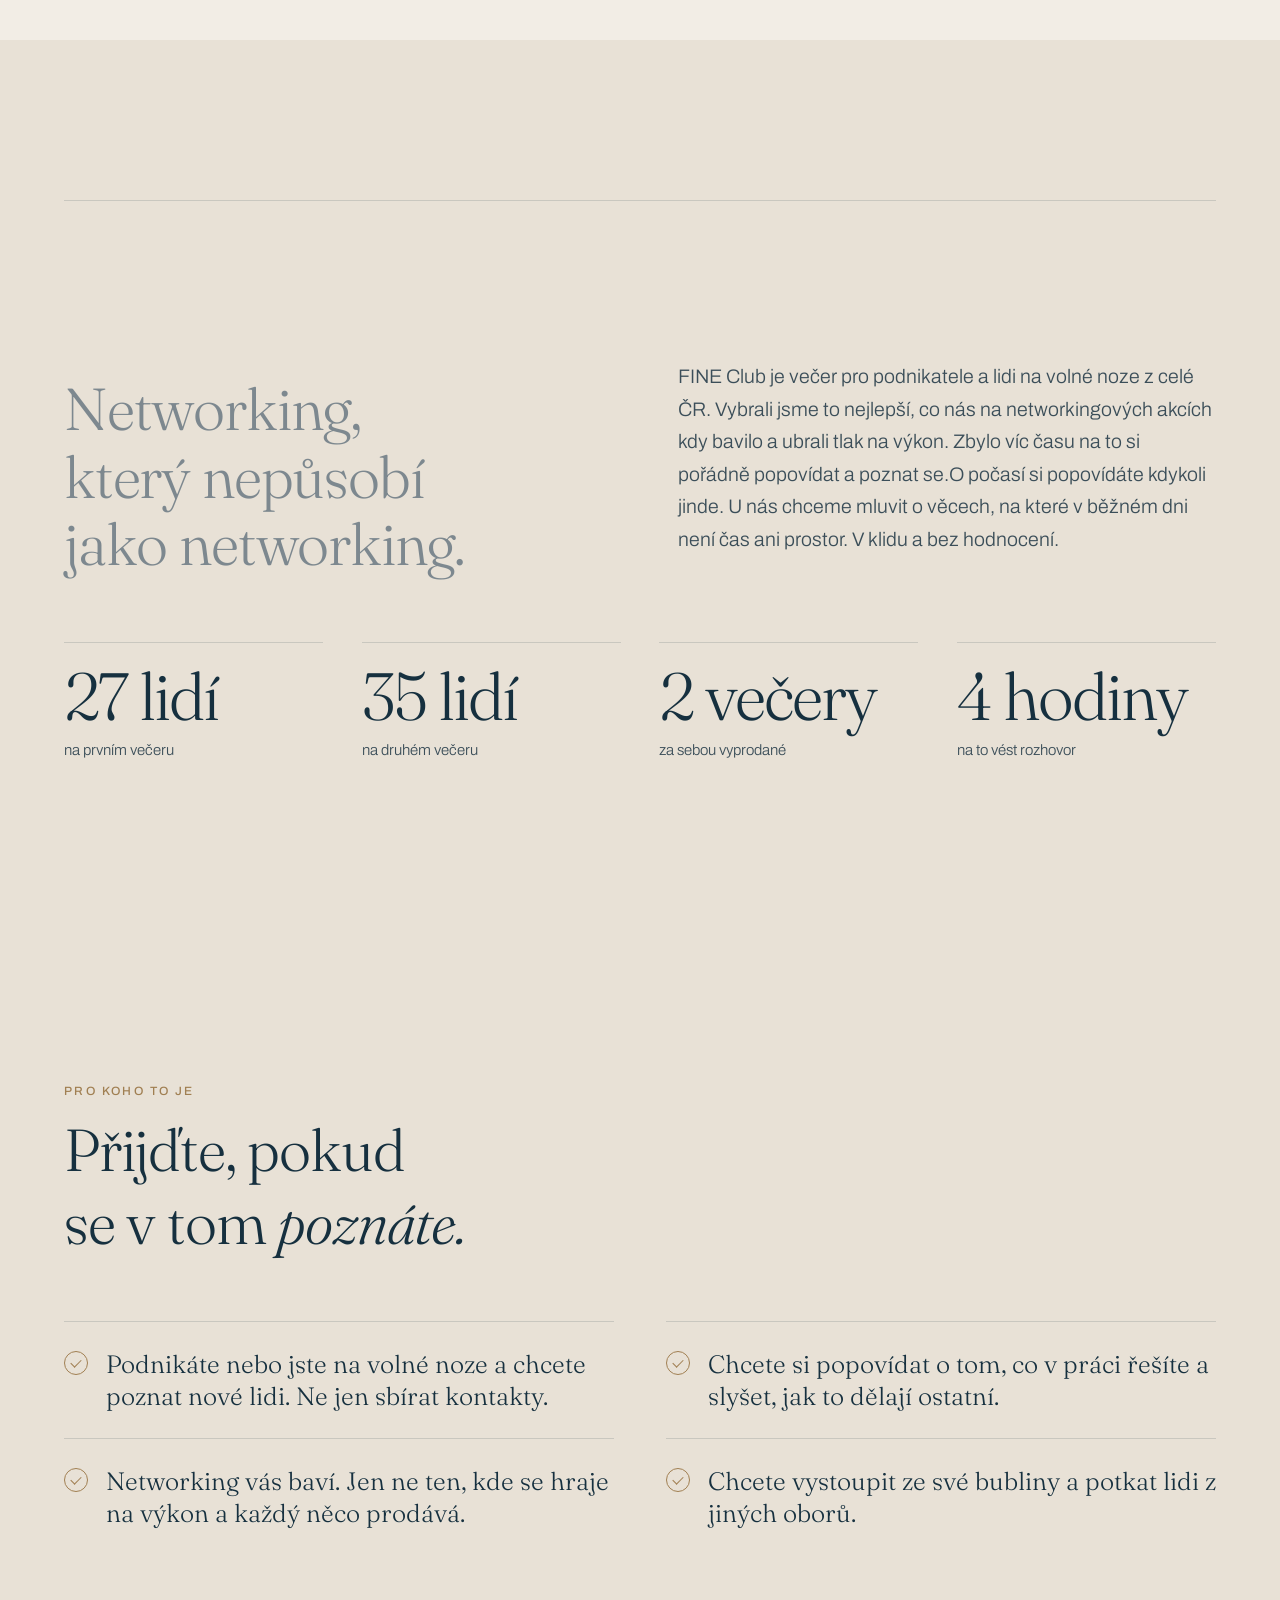
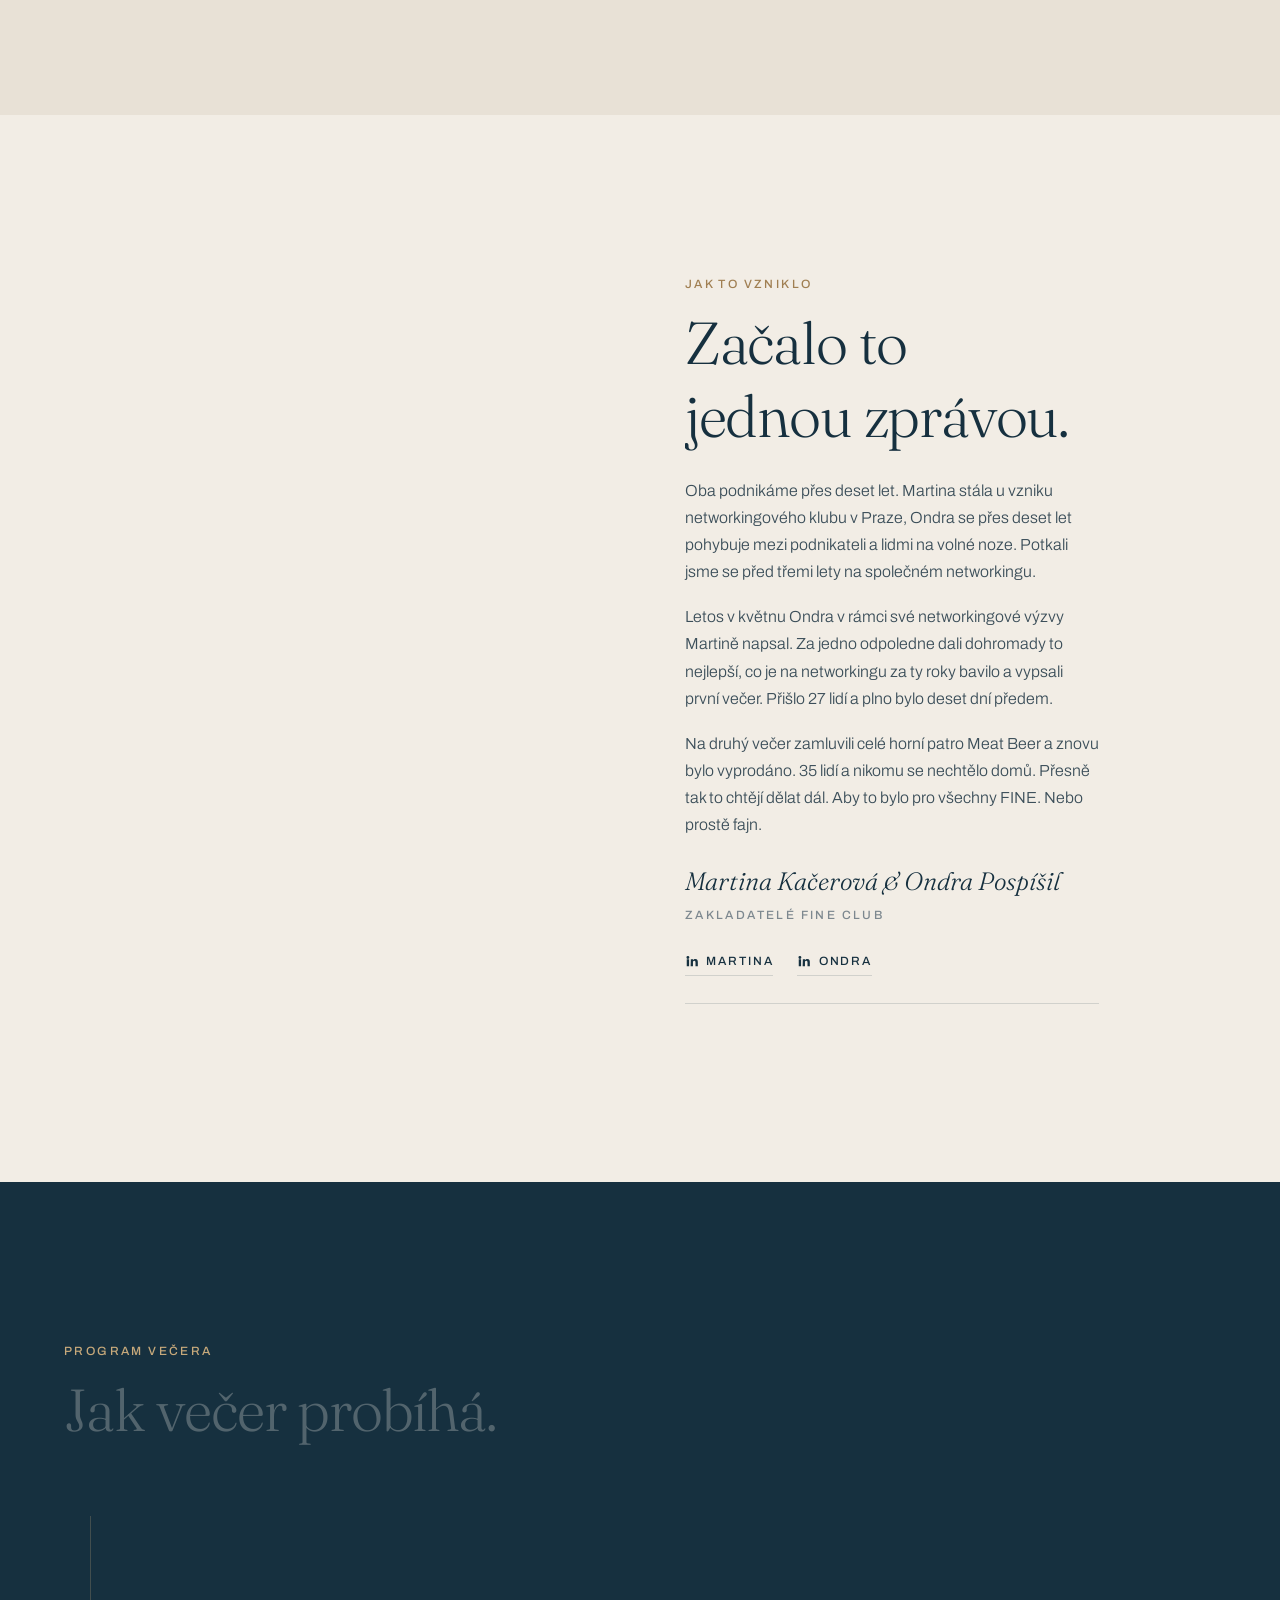
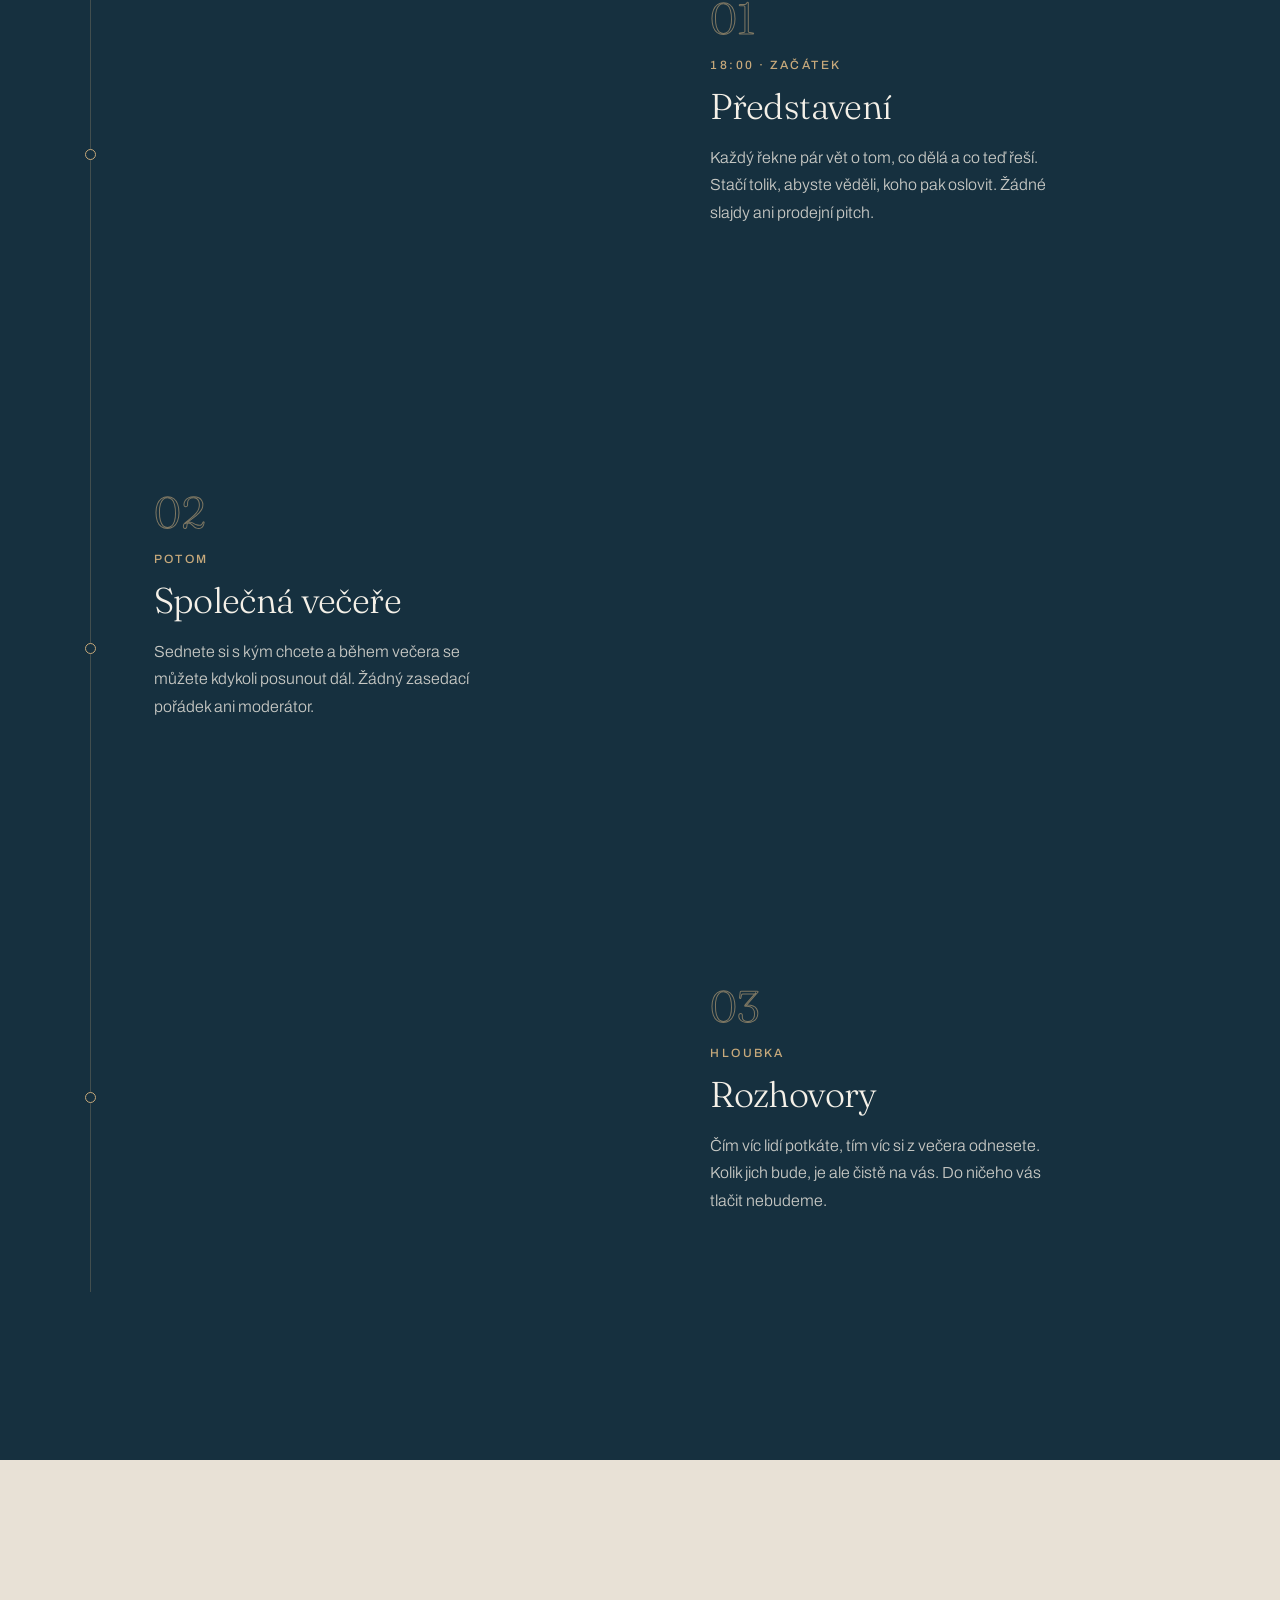
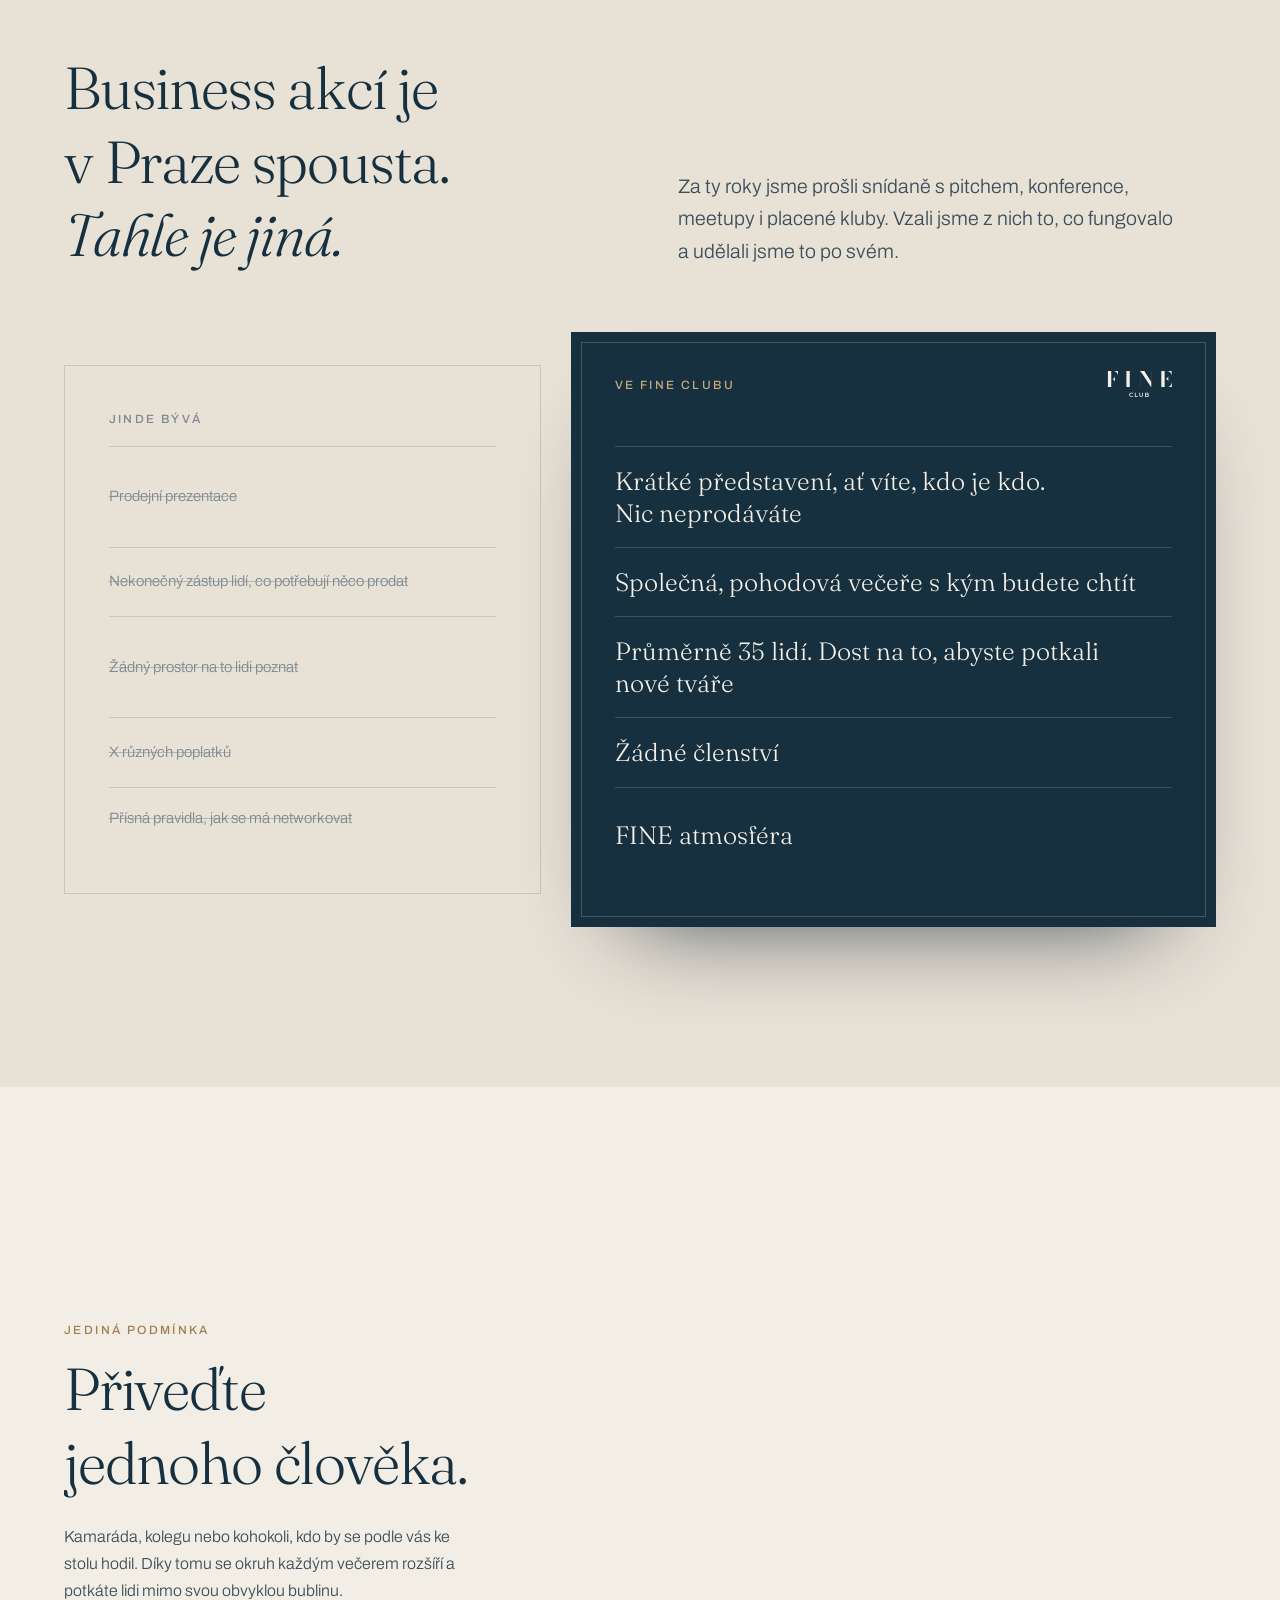
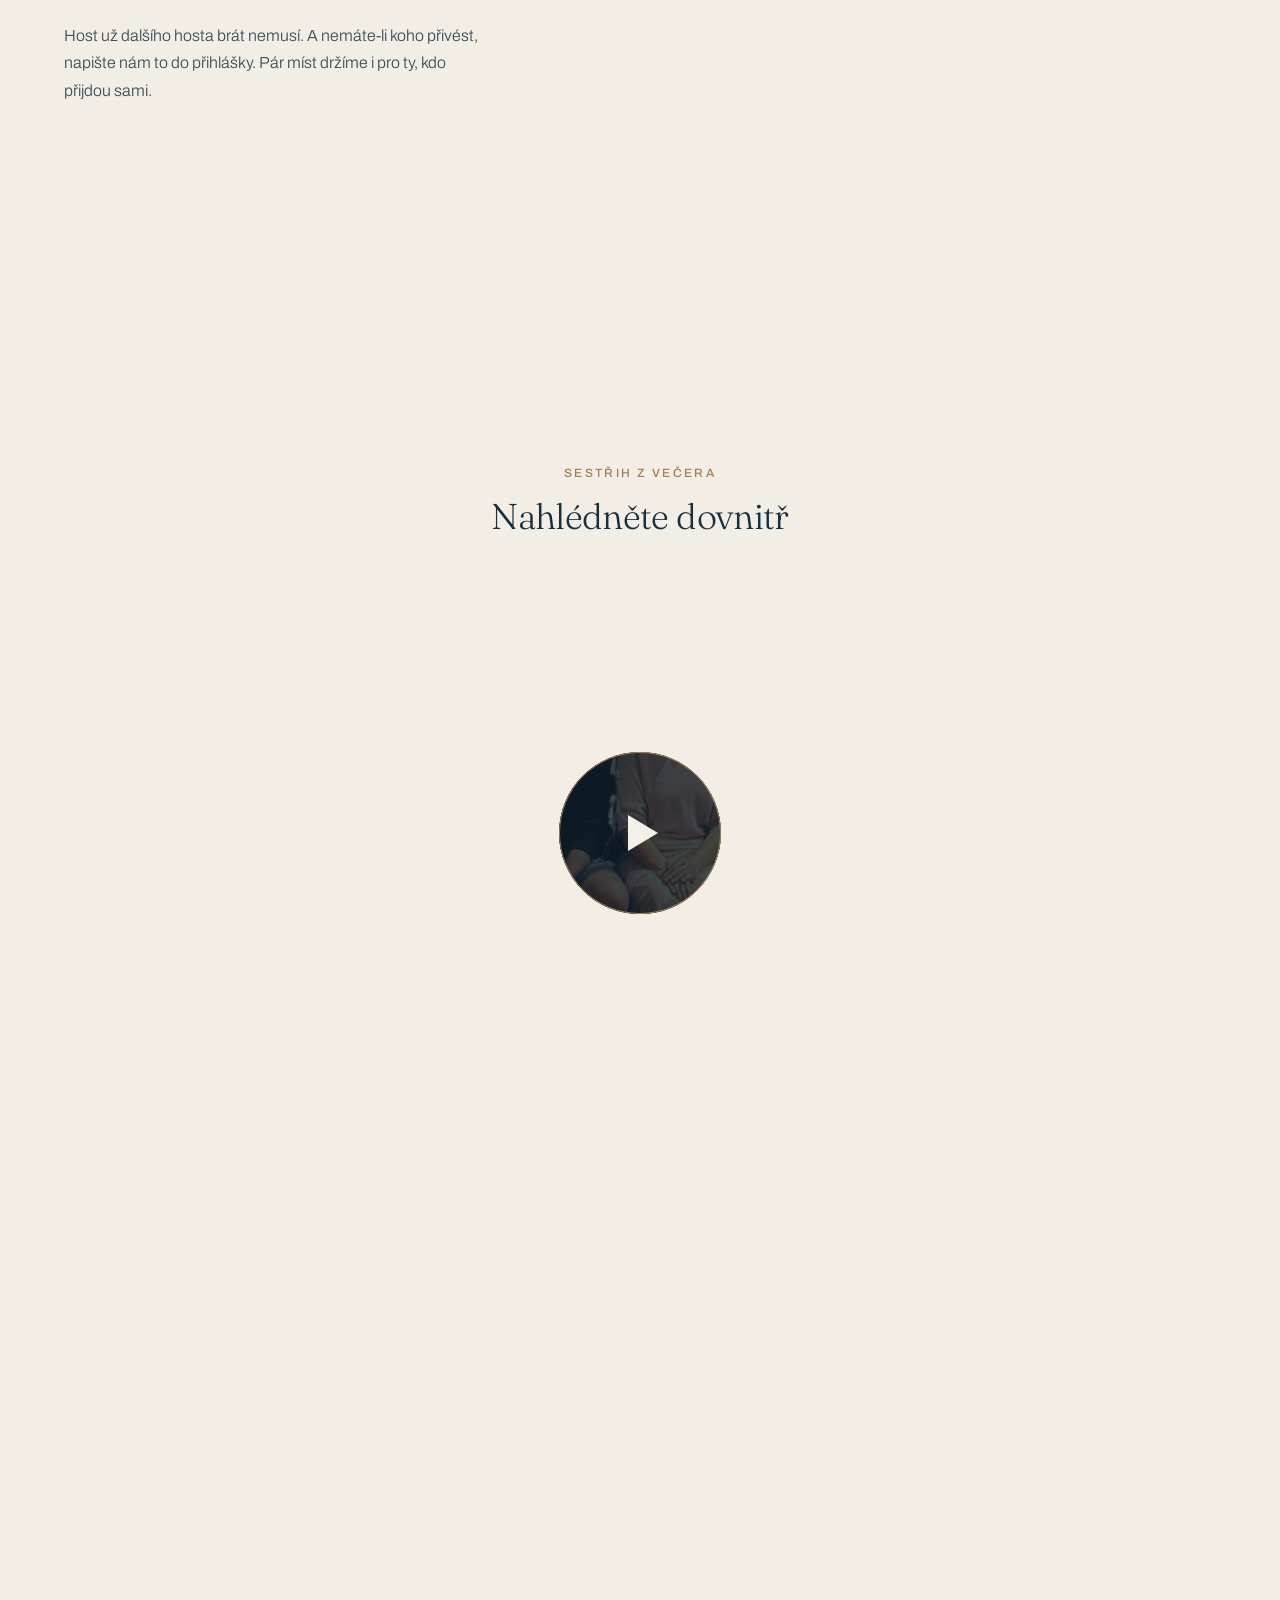
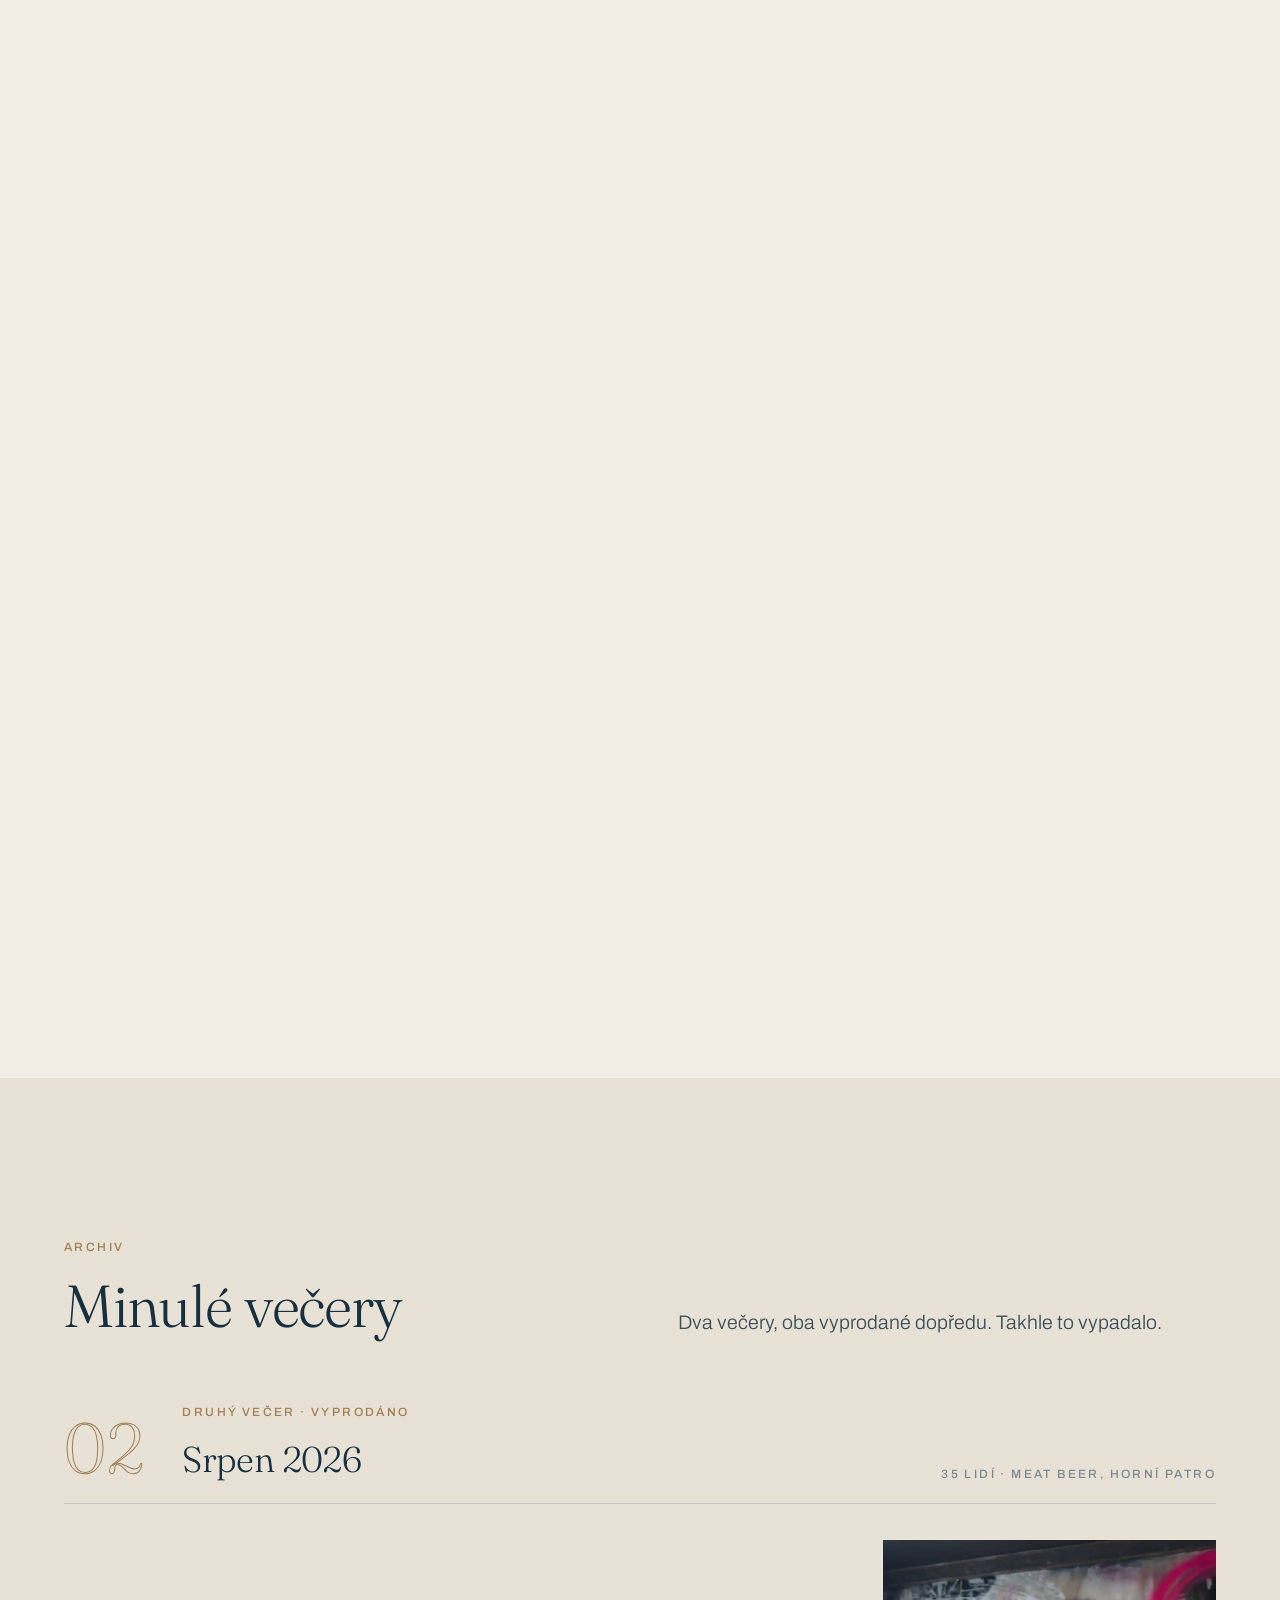
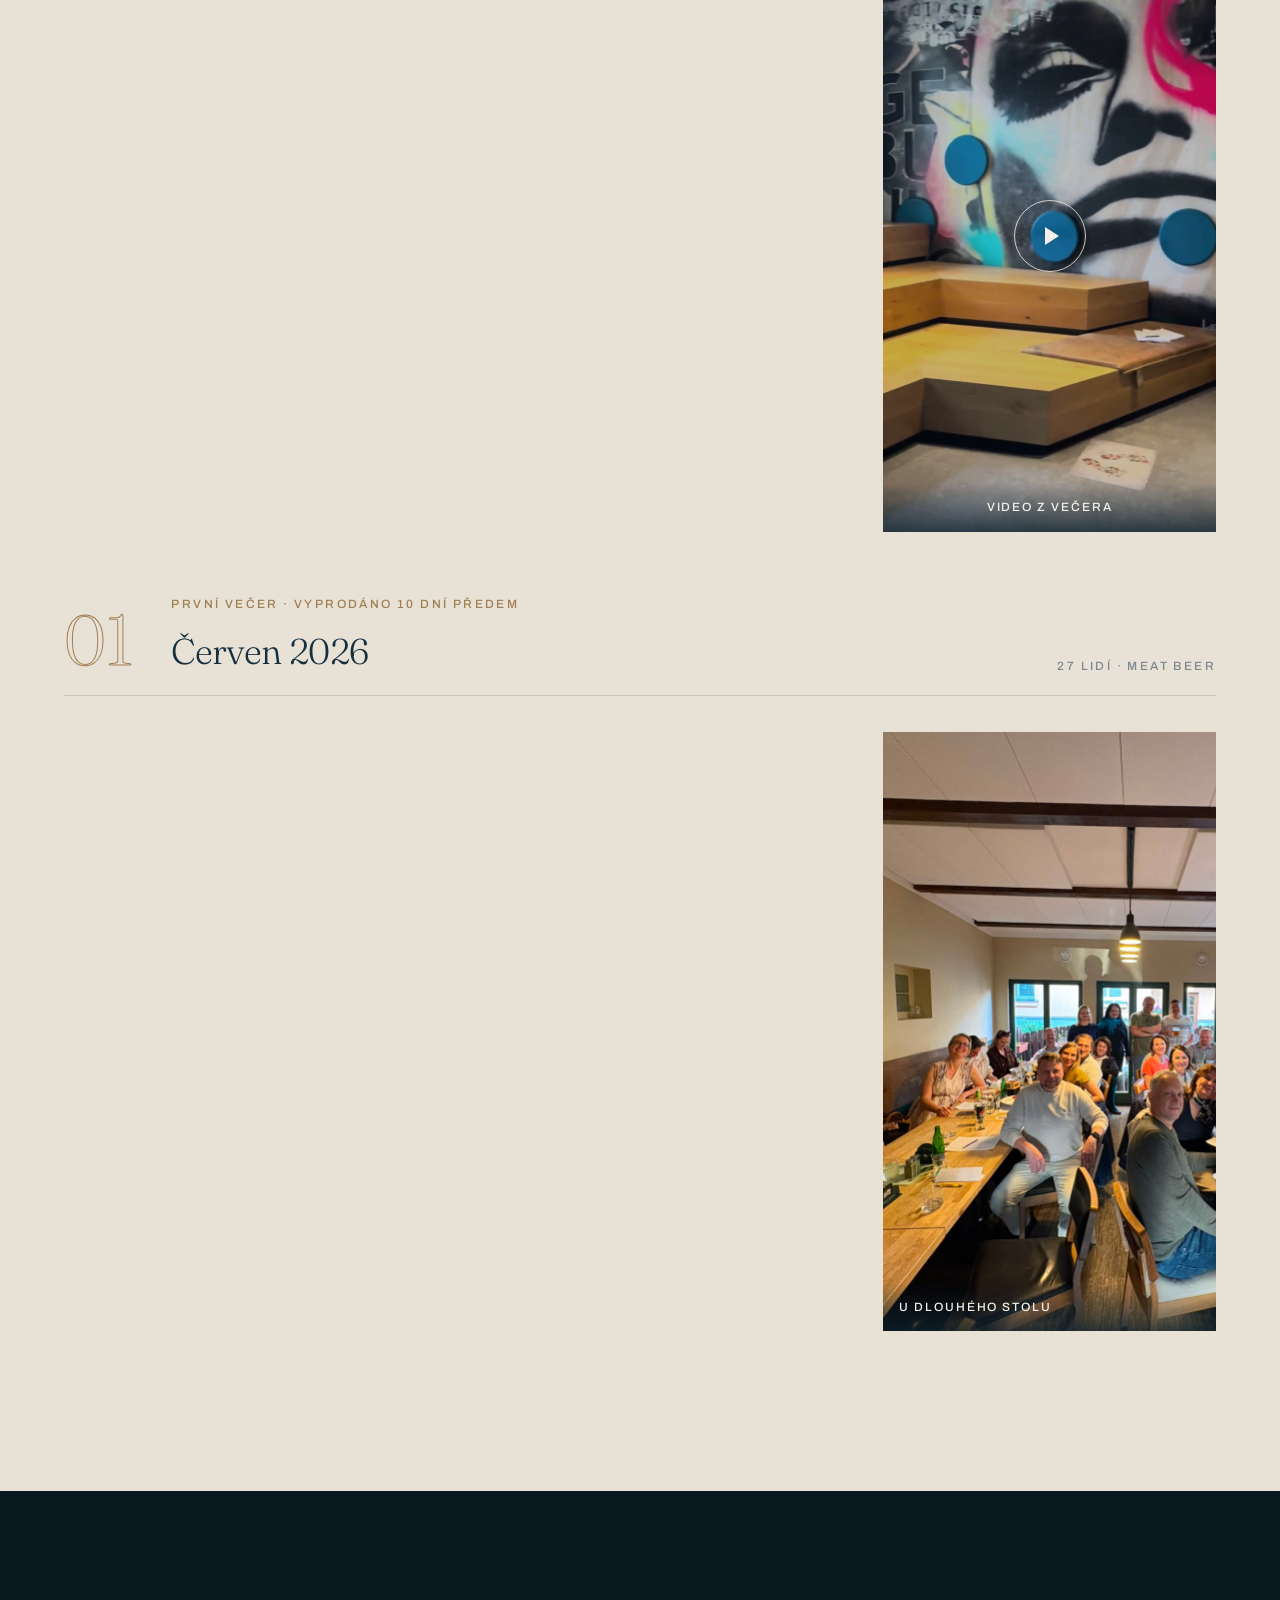
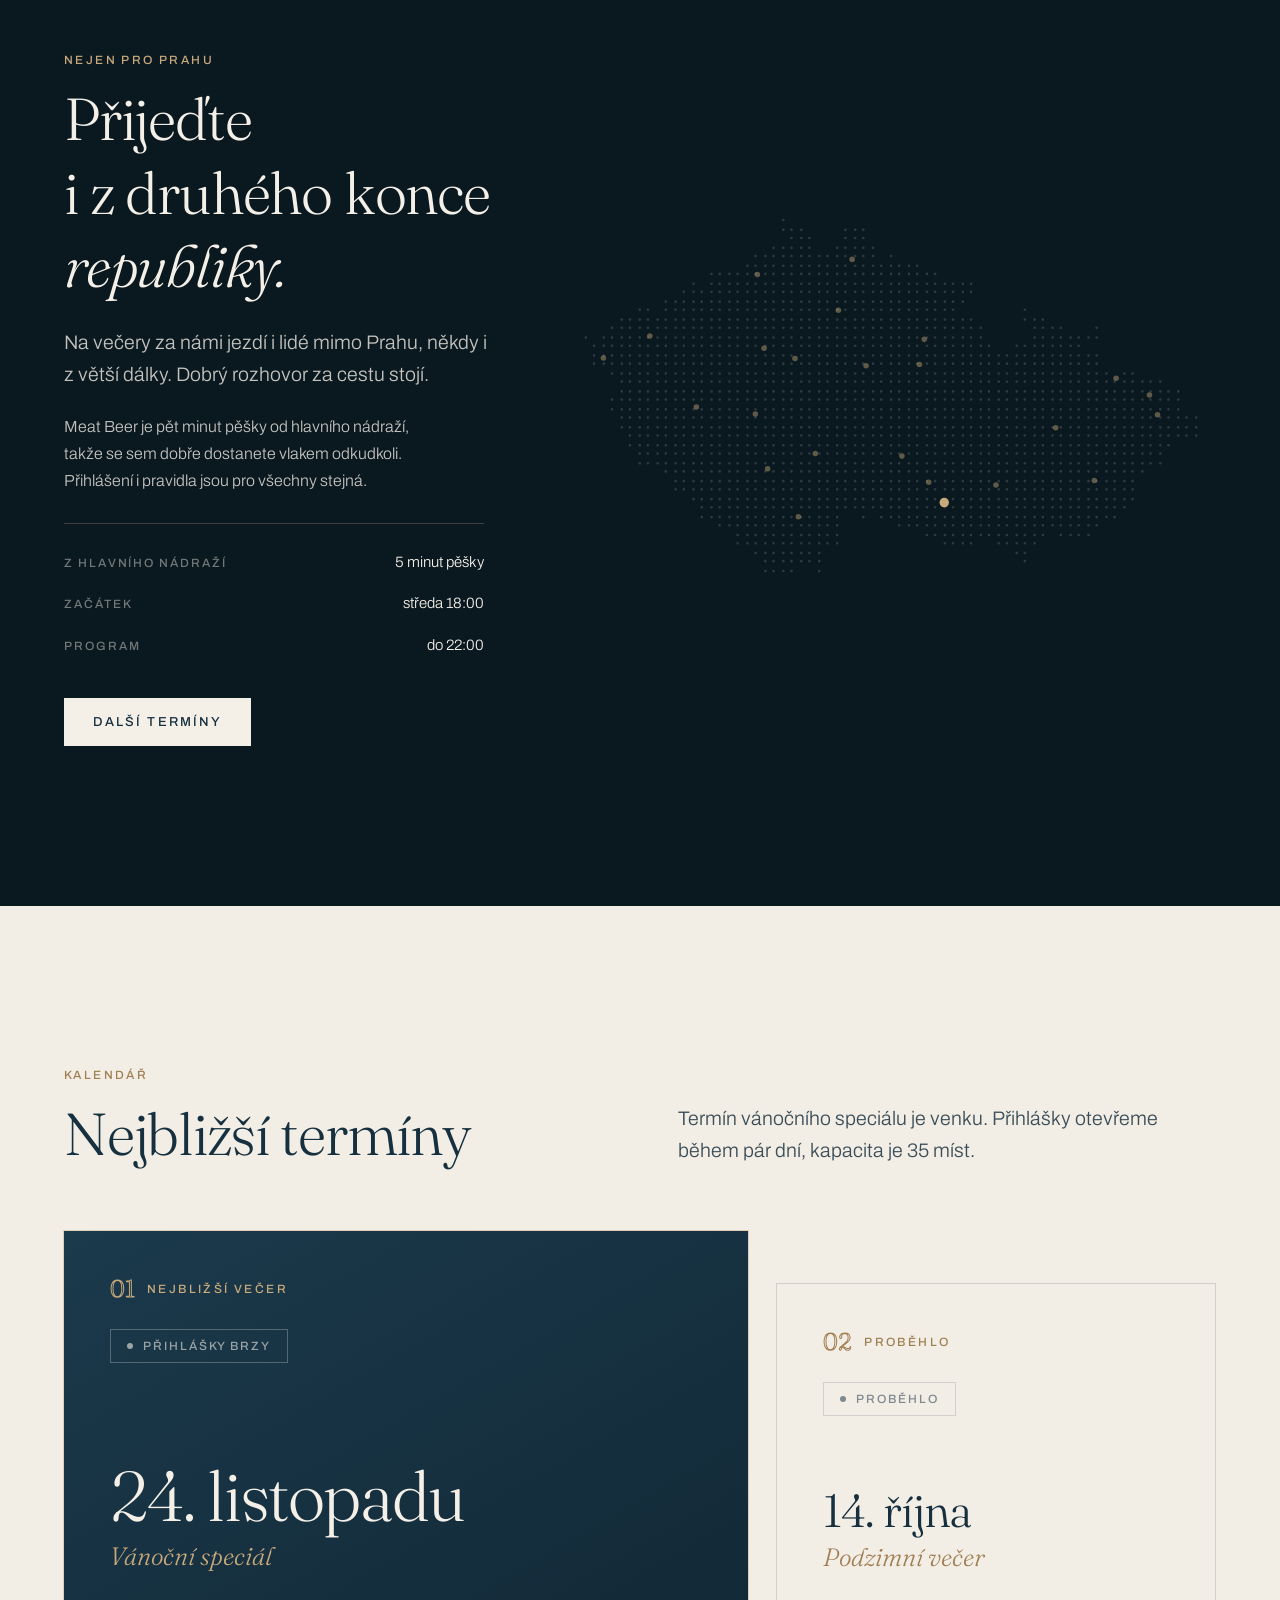
==== commit c31ab82c: "Kanonická doména fineclub.cz místo fine-club.vercel.app Adresa na vercel.app přesměrovává na fineclu" ====
--- a/stranky/brzy.html
+++ b/stranky/brzy.html
@@ -5,7 +5,7 @@
   <meta name="viewport" content="width=device-width, initial-scale=1, viewport-fit=cover">
   <title>Přihlášky brzy · Networking pro podnikatele v Praze | FINE Club</title>
   <meta name="description" content="Networkingový večer pro podnikatele a lidi na volné noze v Praze. Krátké představení, společná večeře a rozhovory bez tlaku na výkon. Další večer 24. 11. 2026.">
-  <link rel="canonical" href="https://fine-club.vercel.app/">
+  <link rel="canonical" href="https://fineclub.cz/">
   <meta name="robots" content="noindex, follow">
   <meta name="author" content="Martina Kačerová, Ondra Pospíšil">
   <meta name="theme-color" content="#0E212D">
@@ -14,10 +14,10 @@
   <meta property="og:type" content="website">
   <meta property="og:locale" content="cs_CZ">
   <meta property="og:site_name" content="FINE Club">
-  <meta property="og:url" content="https://fine-club.vercel.app/">
+  <meta property="og:url" content="https://fineclub.cz/">
   <meta property="og:title" content="FINE Club — networking pro podnikatele v Praze">
   <meta property="og:description" content="Představení, společná večeře a rozhovory bez tlaku na výkon. Dosavadní večery vyprodané dopředu. Další: vánoční speciál 24. listopadu 2026 v Meat Beer, Praha 1.">
-  <meta property="og:image" content="https://fine-club.vercel.app/assets/img/og-image.jpg">
+  <meta property="og:image" content="https://fineclub.cz/assets/img/og-image.jpg">
   <meta property="og:image:width" content="1200">
   <meta property="og:image:height" content="630">
   <meta property="og:image:alt" content="Účastníci FINE Clubu u dlouhého stolu v Meat Beer">
@@ -37,11 +37,11 @@
     "@graph": [
       {
         "@type": "Organization",
-        "@id": "https://fine-club.vercel.app/#org",
+        "@id": "https://fineclub.cz/#org",
         "name": "FINE Club",
         "alternateName": "FINE Networking",
-        "url": "https://fine-club.vercel.app/",
-        "logo": "https://fine-club.vercel.app/assets/img/brand/fine-club-logo-vertical.svg",
+        "url": "https://fineclub.cz/",
+        "logo": "https://fineclub.cz/assets/img/brand/fine-club-logo-vertical.svg",
         "description": "Networkingové večery pro podnikatele a lidi na volné noze v Praze. Krátké představení, společná večeře a rozhovory bez tlaku na výkon. 35 míst a pravidlo jednoho hosta.",
         "foundingDate": "2026",
         "areaServed": [{ "@type": "City", "name": "Praha" }, { "@type": "Country", "name": "Česká republika" }],
@@ -52,7 +52,7 @@
       },
       {
         "@type": "Place",
-        "@id": "https://fine-club.vercel.app/#meatbeer",
+        "@id": "https://fineclub.cz/#meatbeer",
         "name": "Meat Beer",
         "url": "https://www.meatbeer.cz/",
         "address": {
@@ -73,16 +73,16 @@
         "eventAttendanceMode": "https://schema.org/OfflineEventAttendanceMode",
         "inLanguage": "cs",
         "maximumAttendeeCapacity": 35,
-        "image": ["https://fine-club.vercel.app/assets/img/og-image.jpg"],
-        "location": { "@id": "https://fine-club.vercel.app/#meatbeer" },
-        "organizer": { "@id": "https://fine-club.vercel.app/#org" },
+        "image": ["https://fineclub.cz/assets/img/og-image.jpg"],
+        "location": { "@id": "https://fineclub.cz/#meatbeer" },
+        "organizer": { "@id": "https://fineclub.cz/#org" },
         "offers": {
           "@type": "Offer",
           "name": "Vstup od 500 Kč, vrací se jako kredit na jídlo a pití",
           "price": "500",
           "priceCurrency": "CZK",
           "availability": "https://schema.org/PreOrder",
-          "url": "https://fine-club.vercel.app/#prihlaska",
+          "url": "https://fineclub.cz/#prihlaska",
           "validFrom": "2026-10-15T00:00:00+02:00"
         }
       },
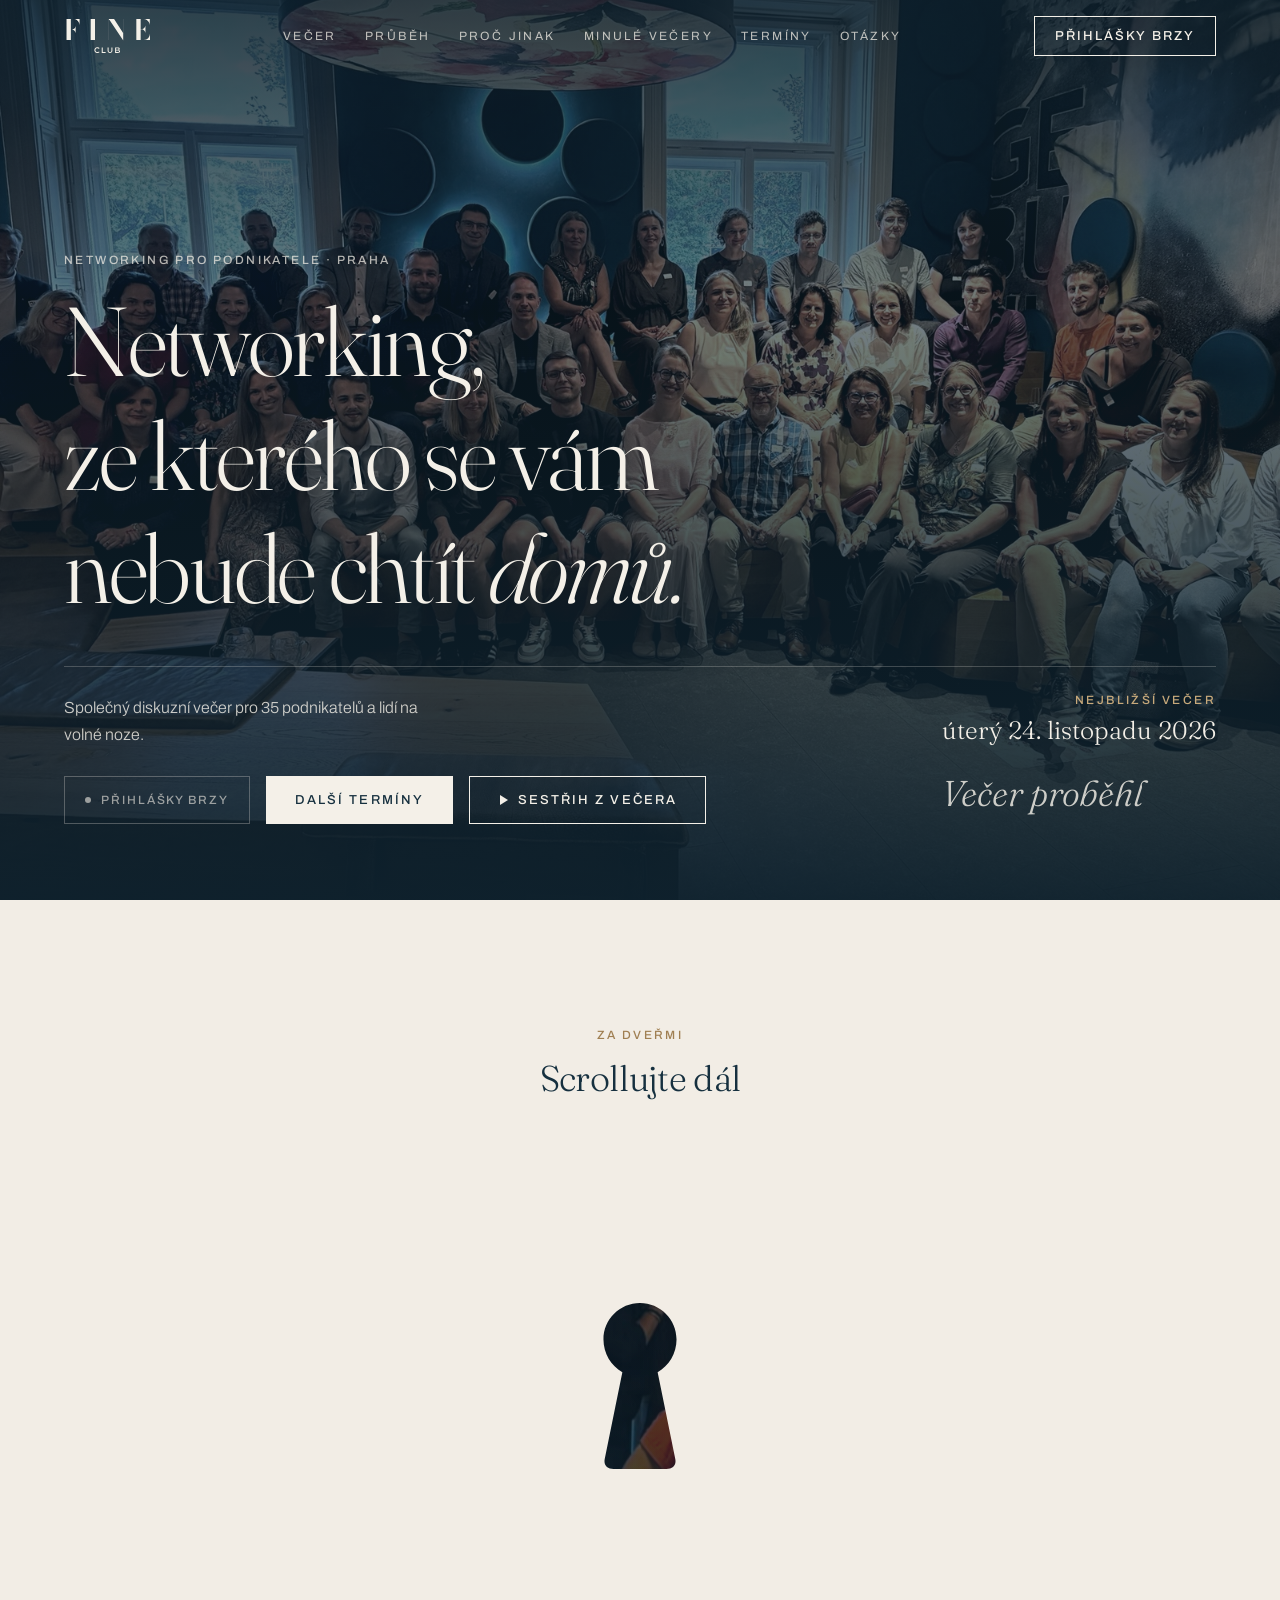
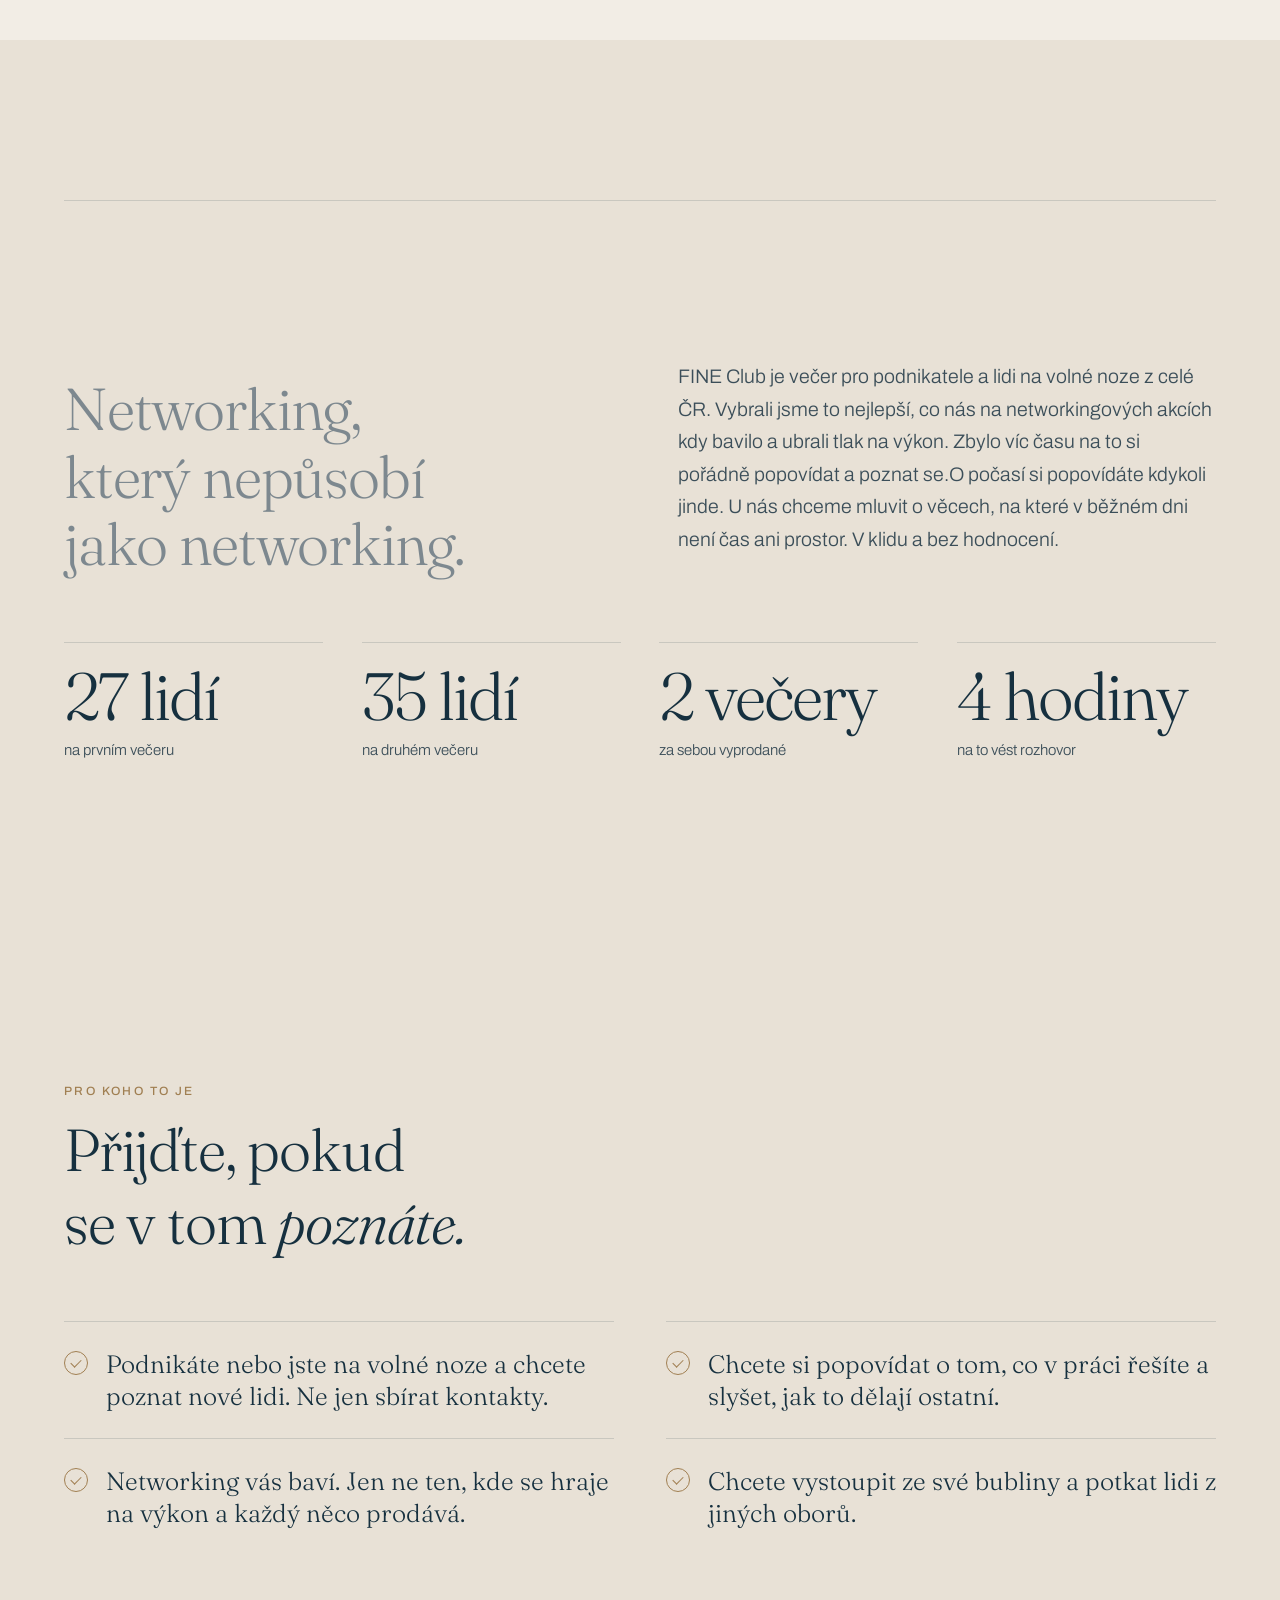
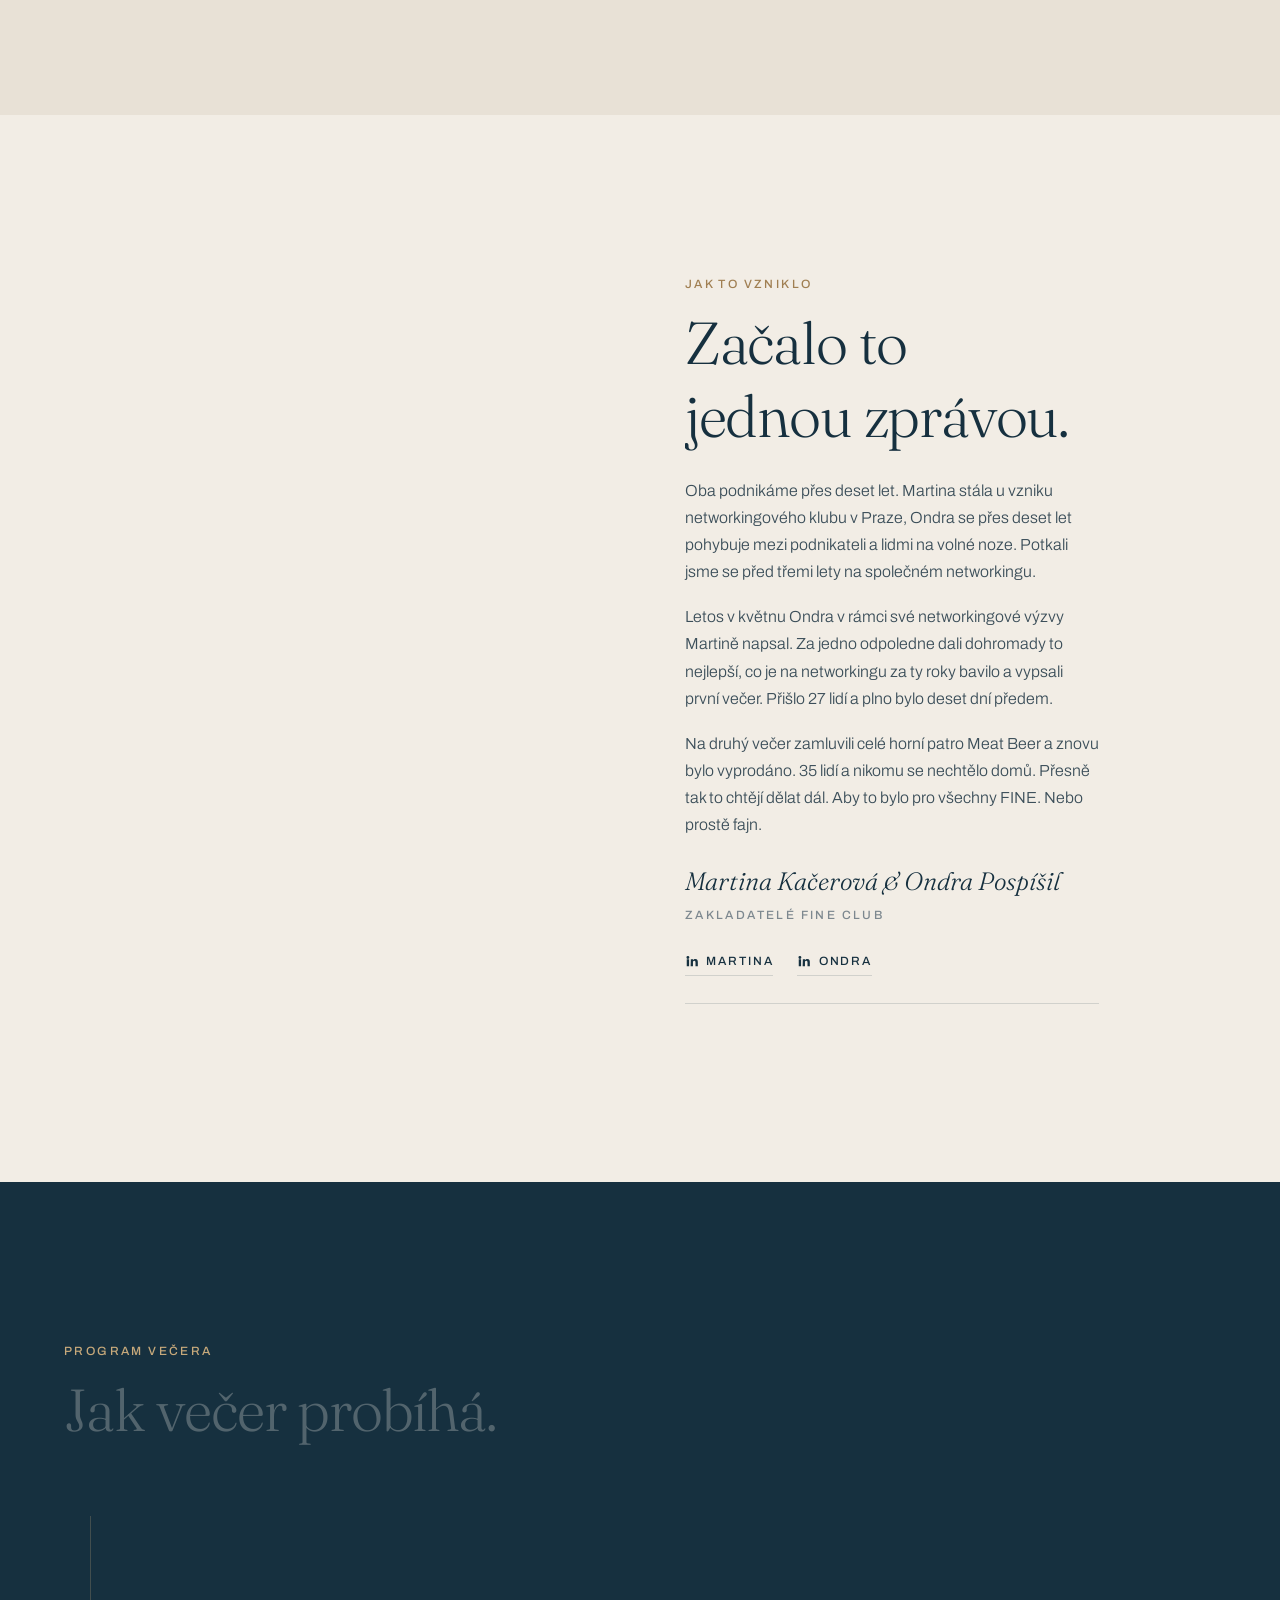
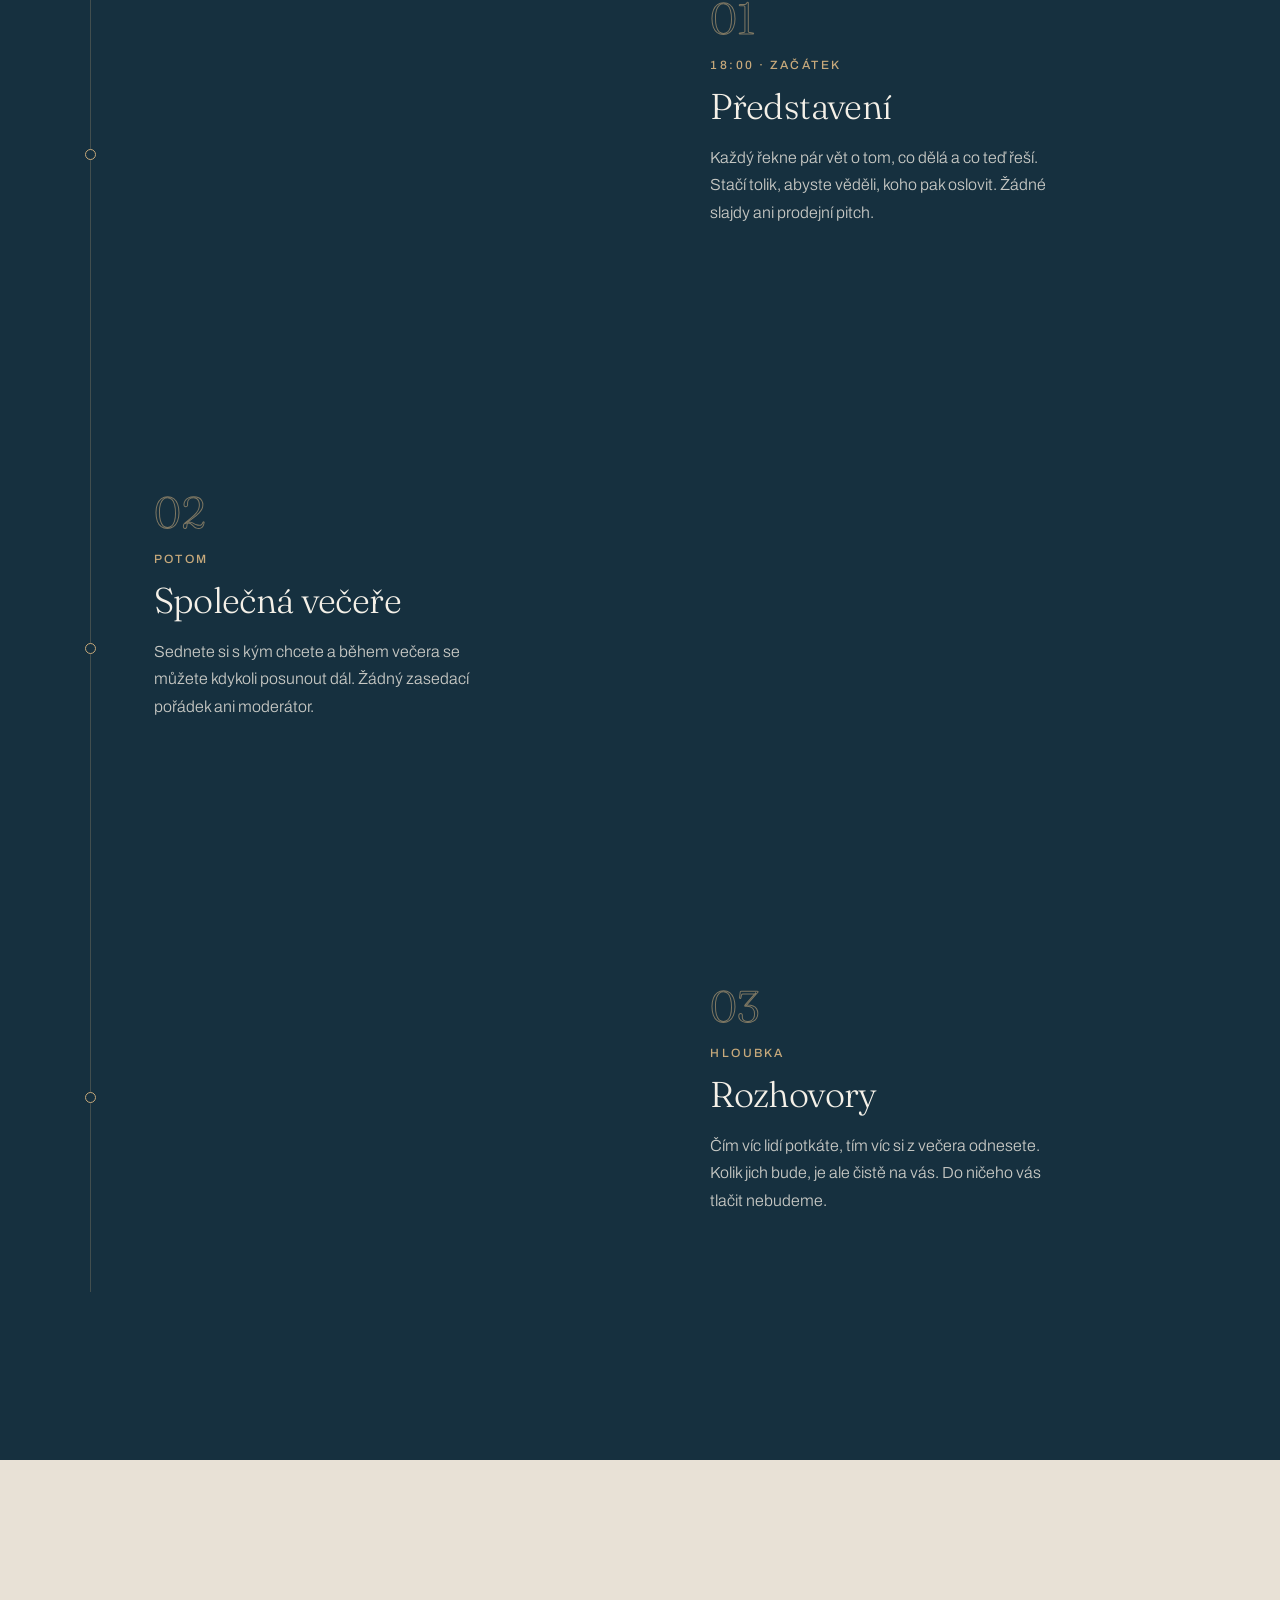
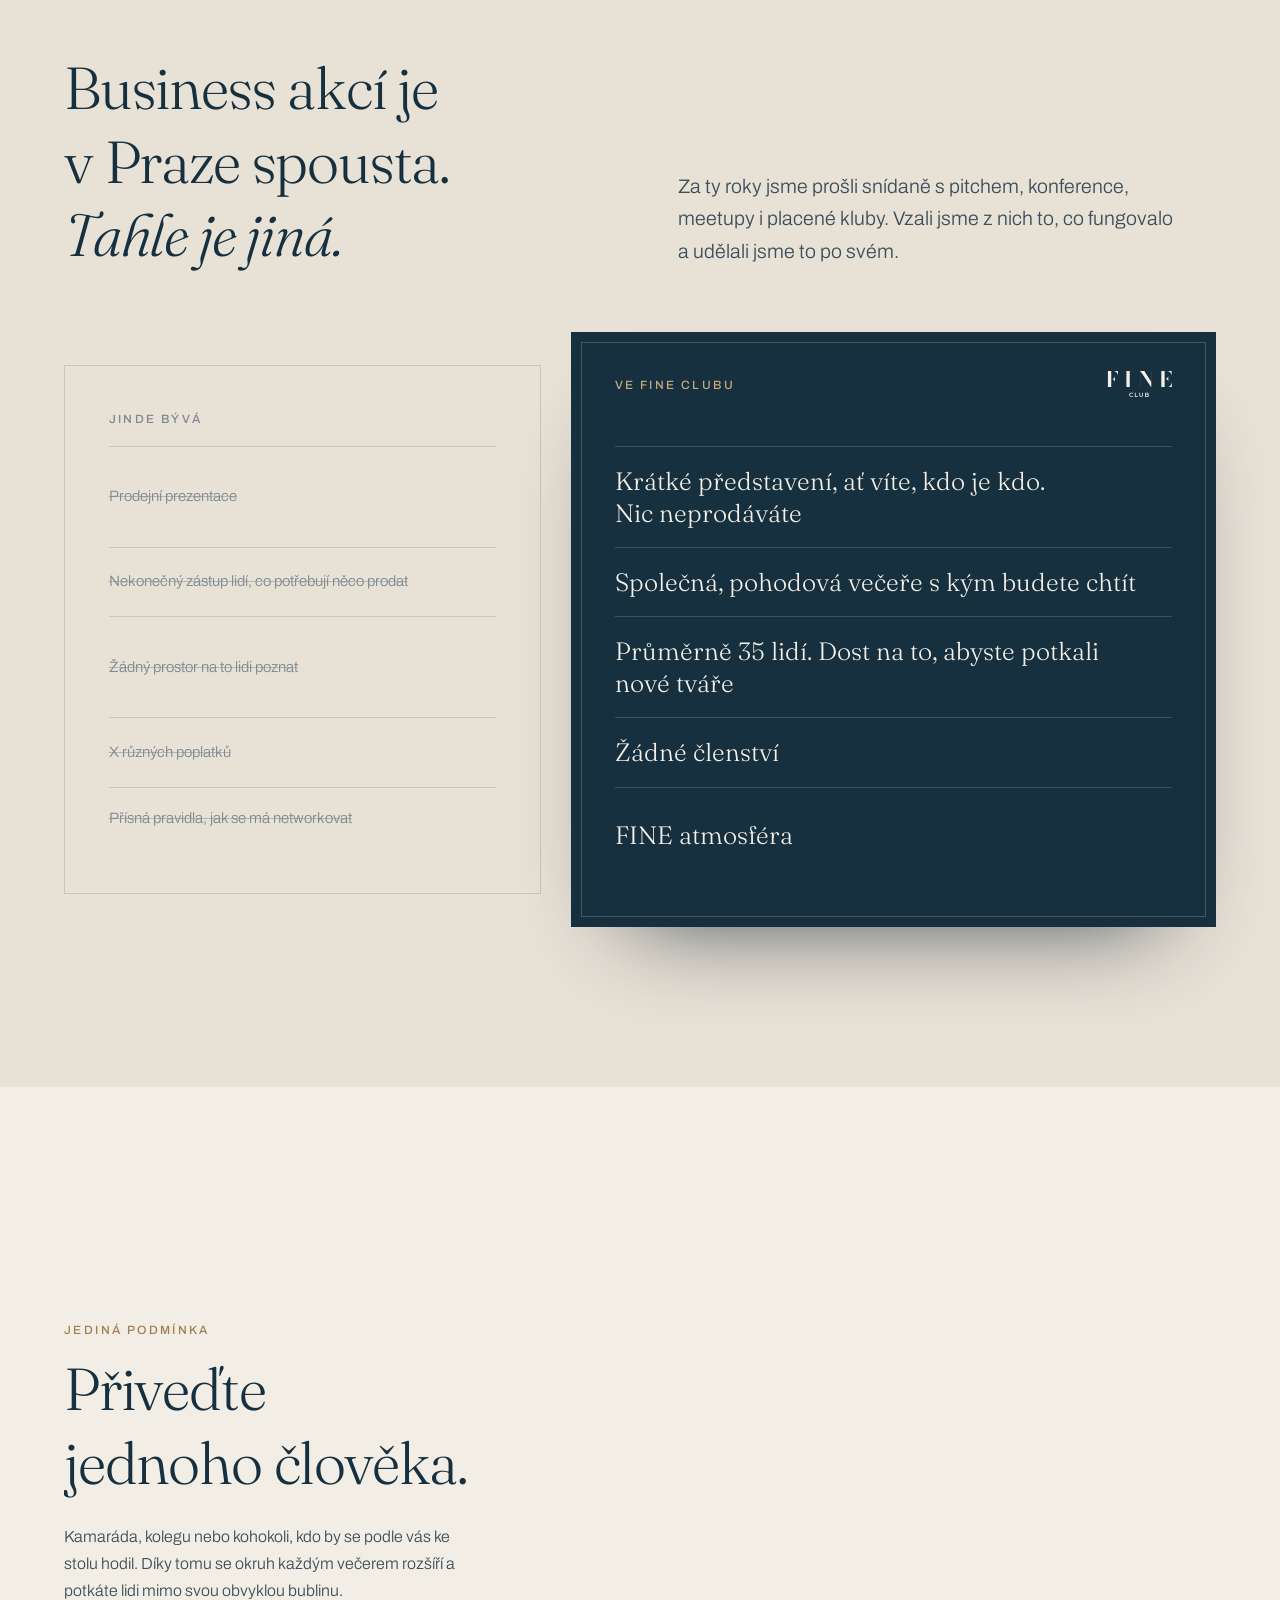
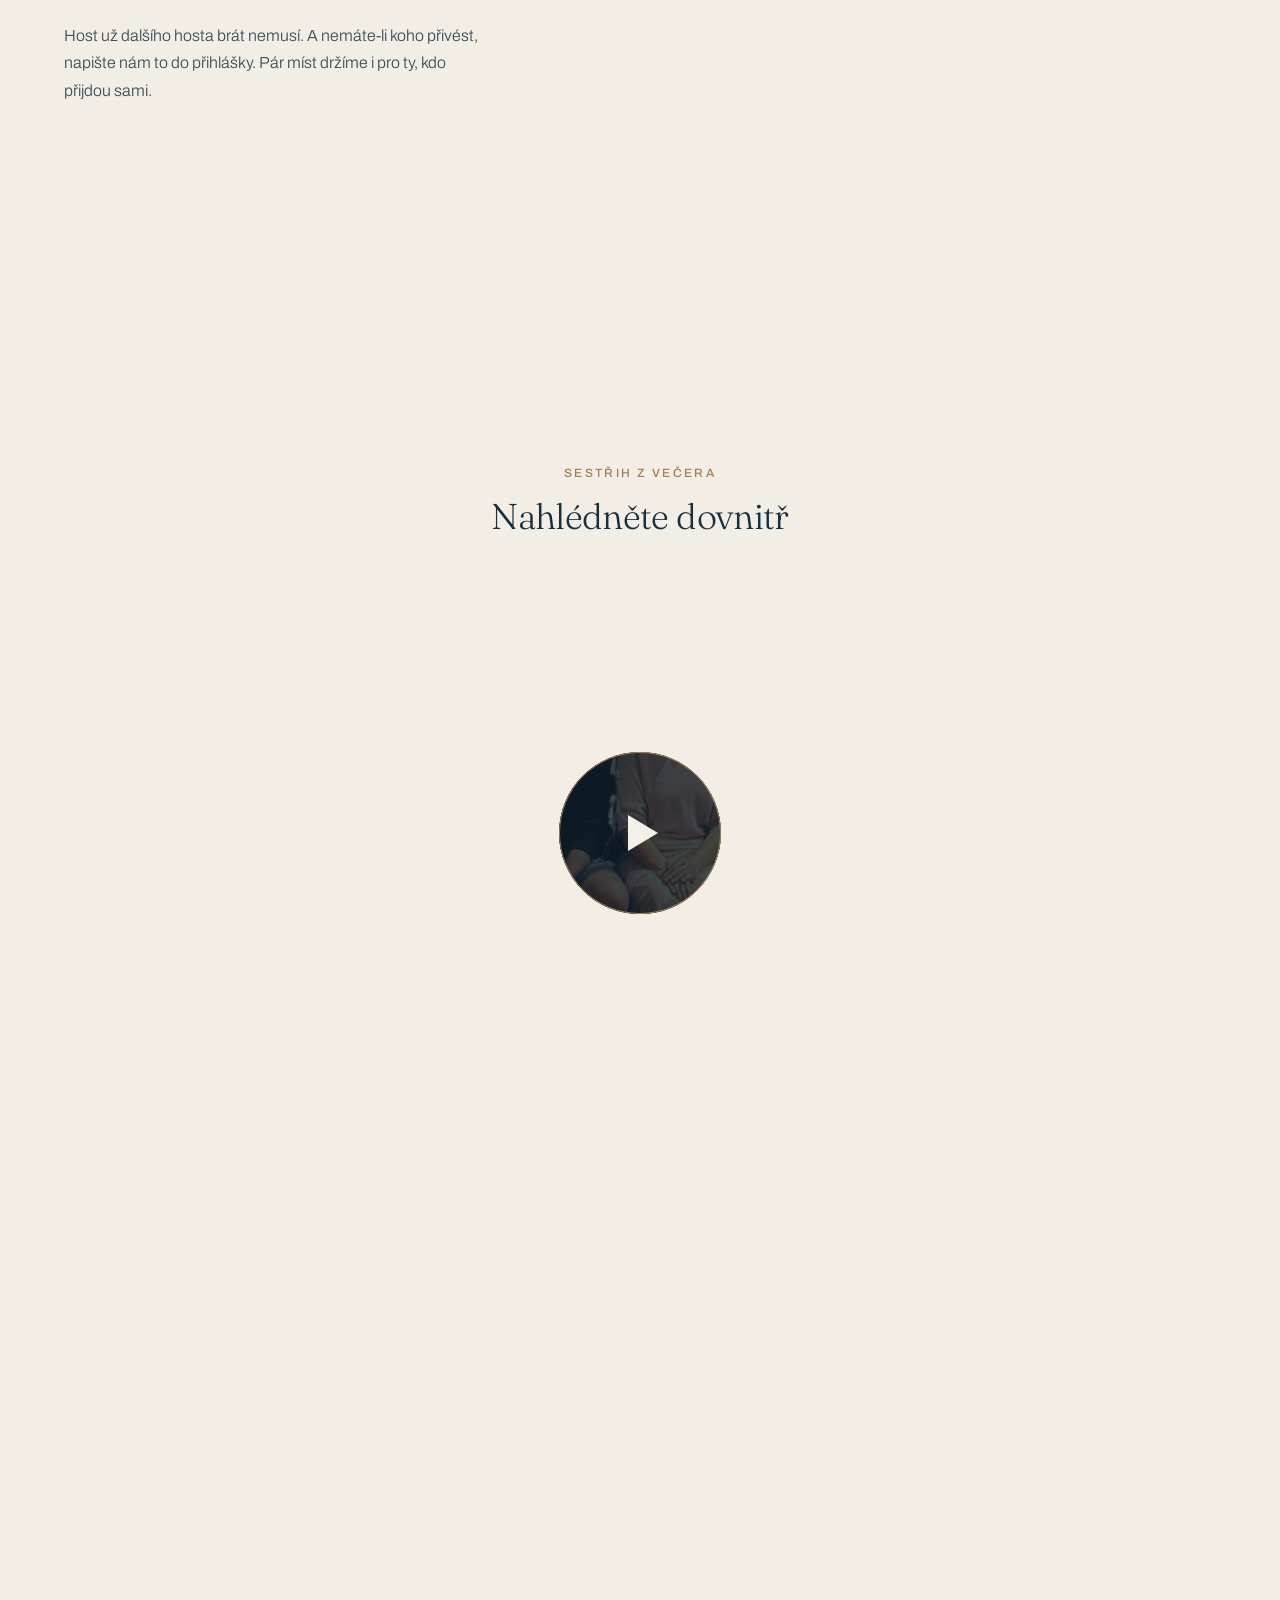
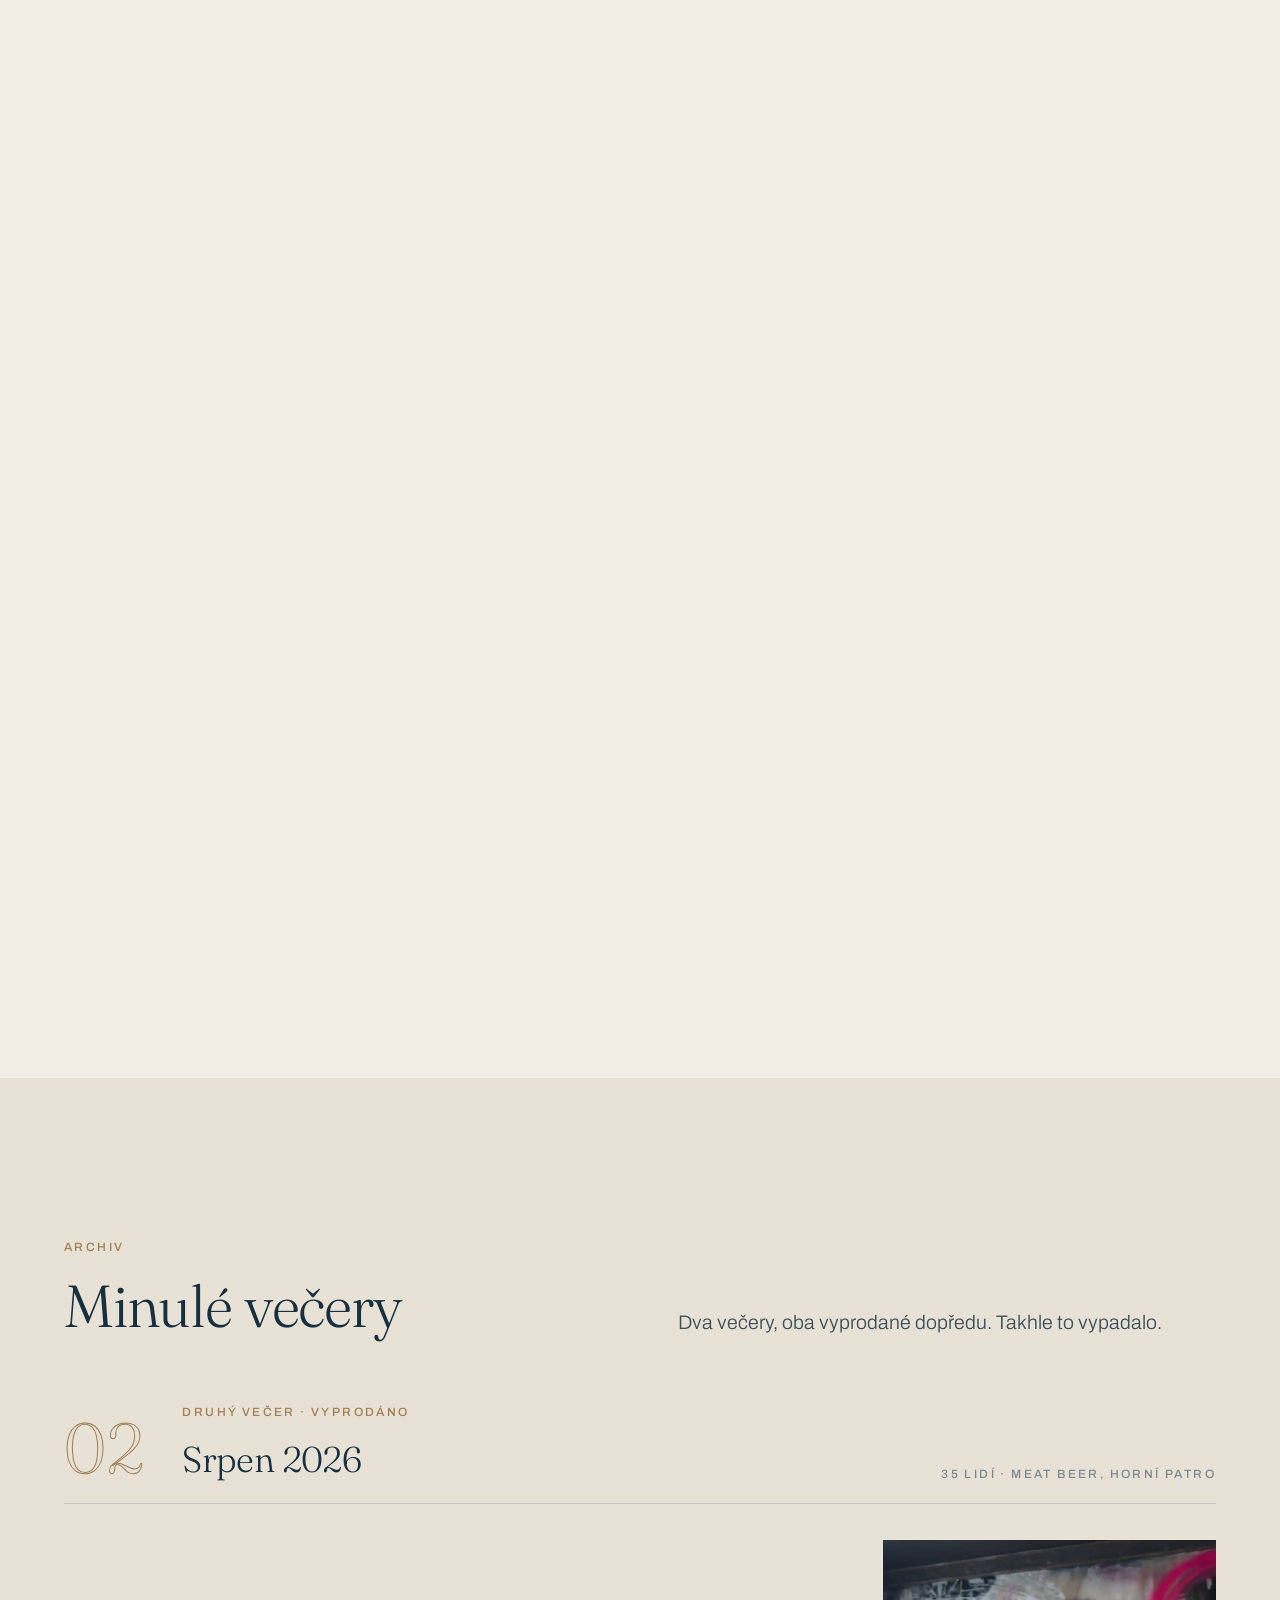
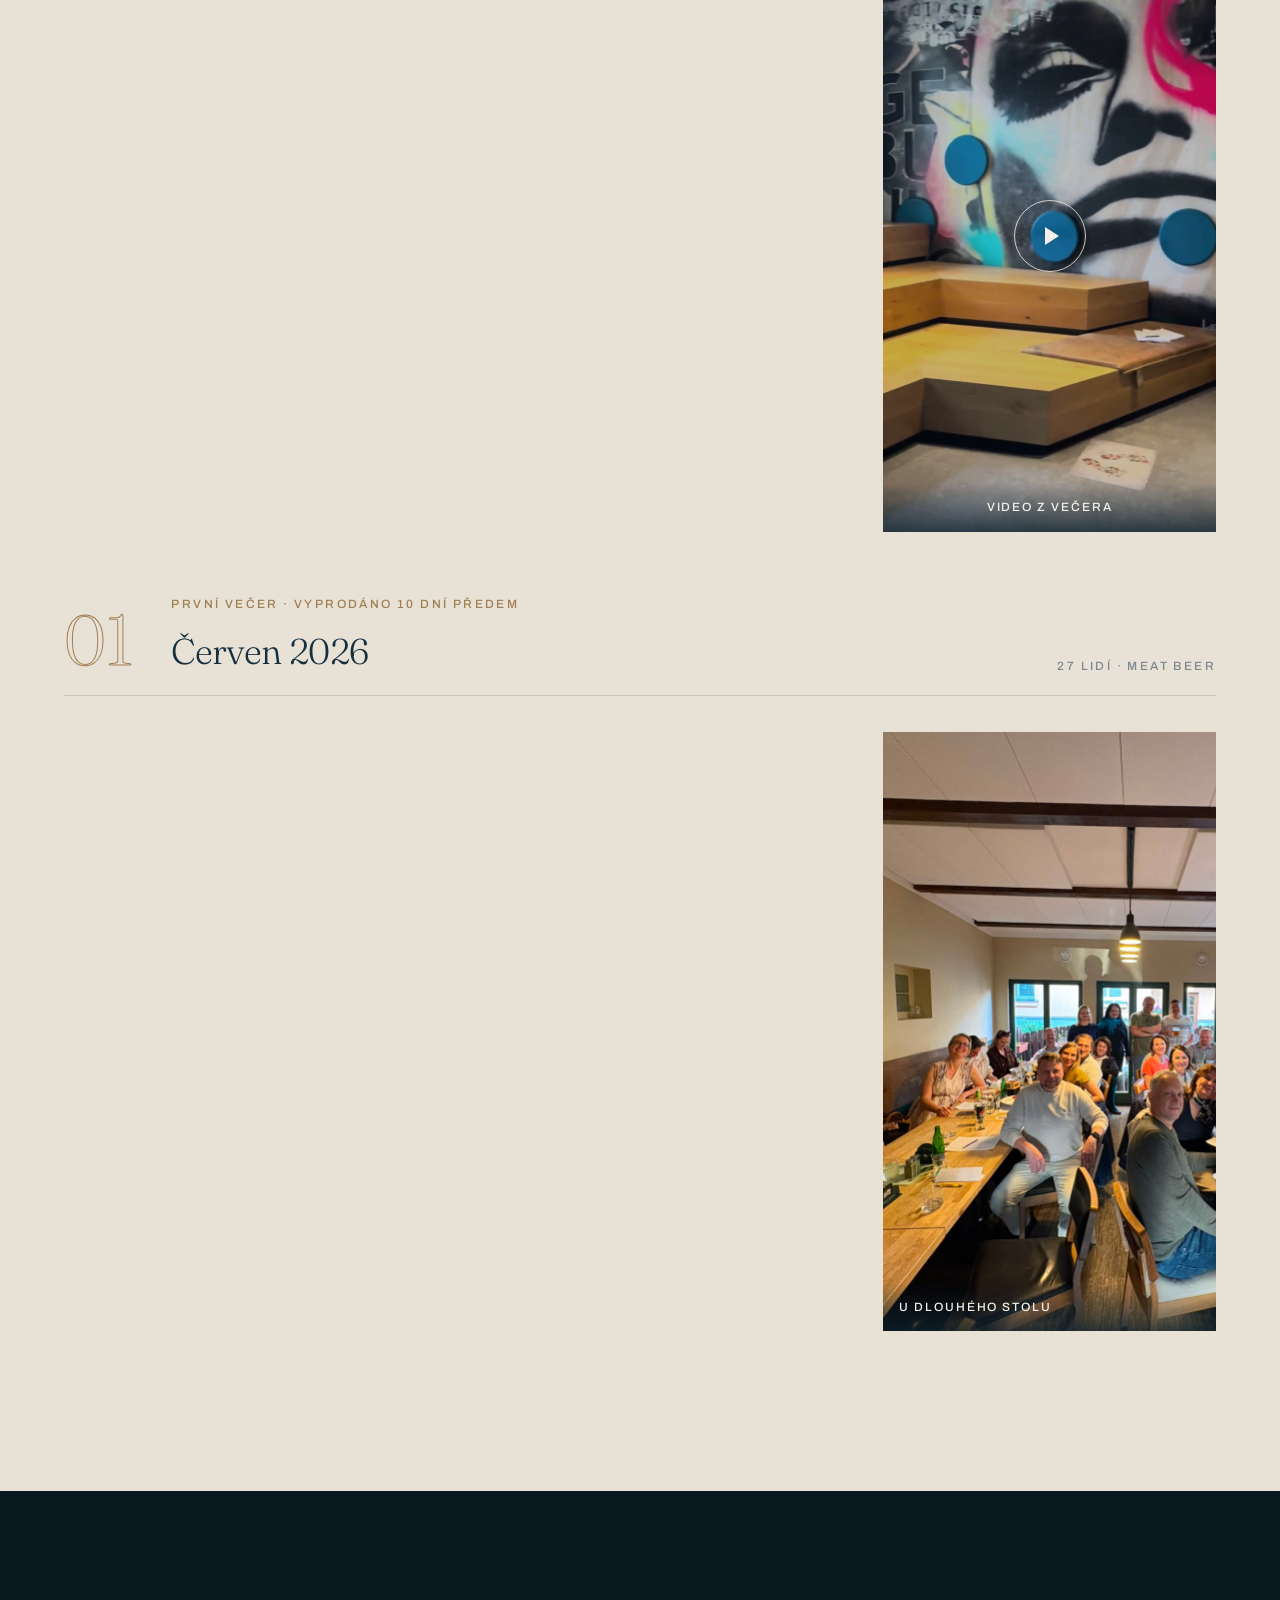
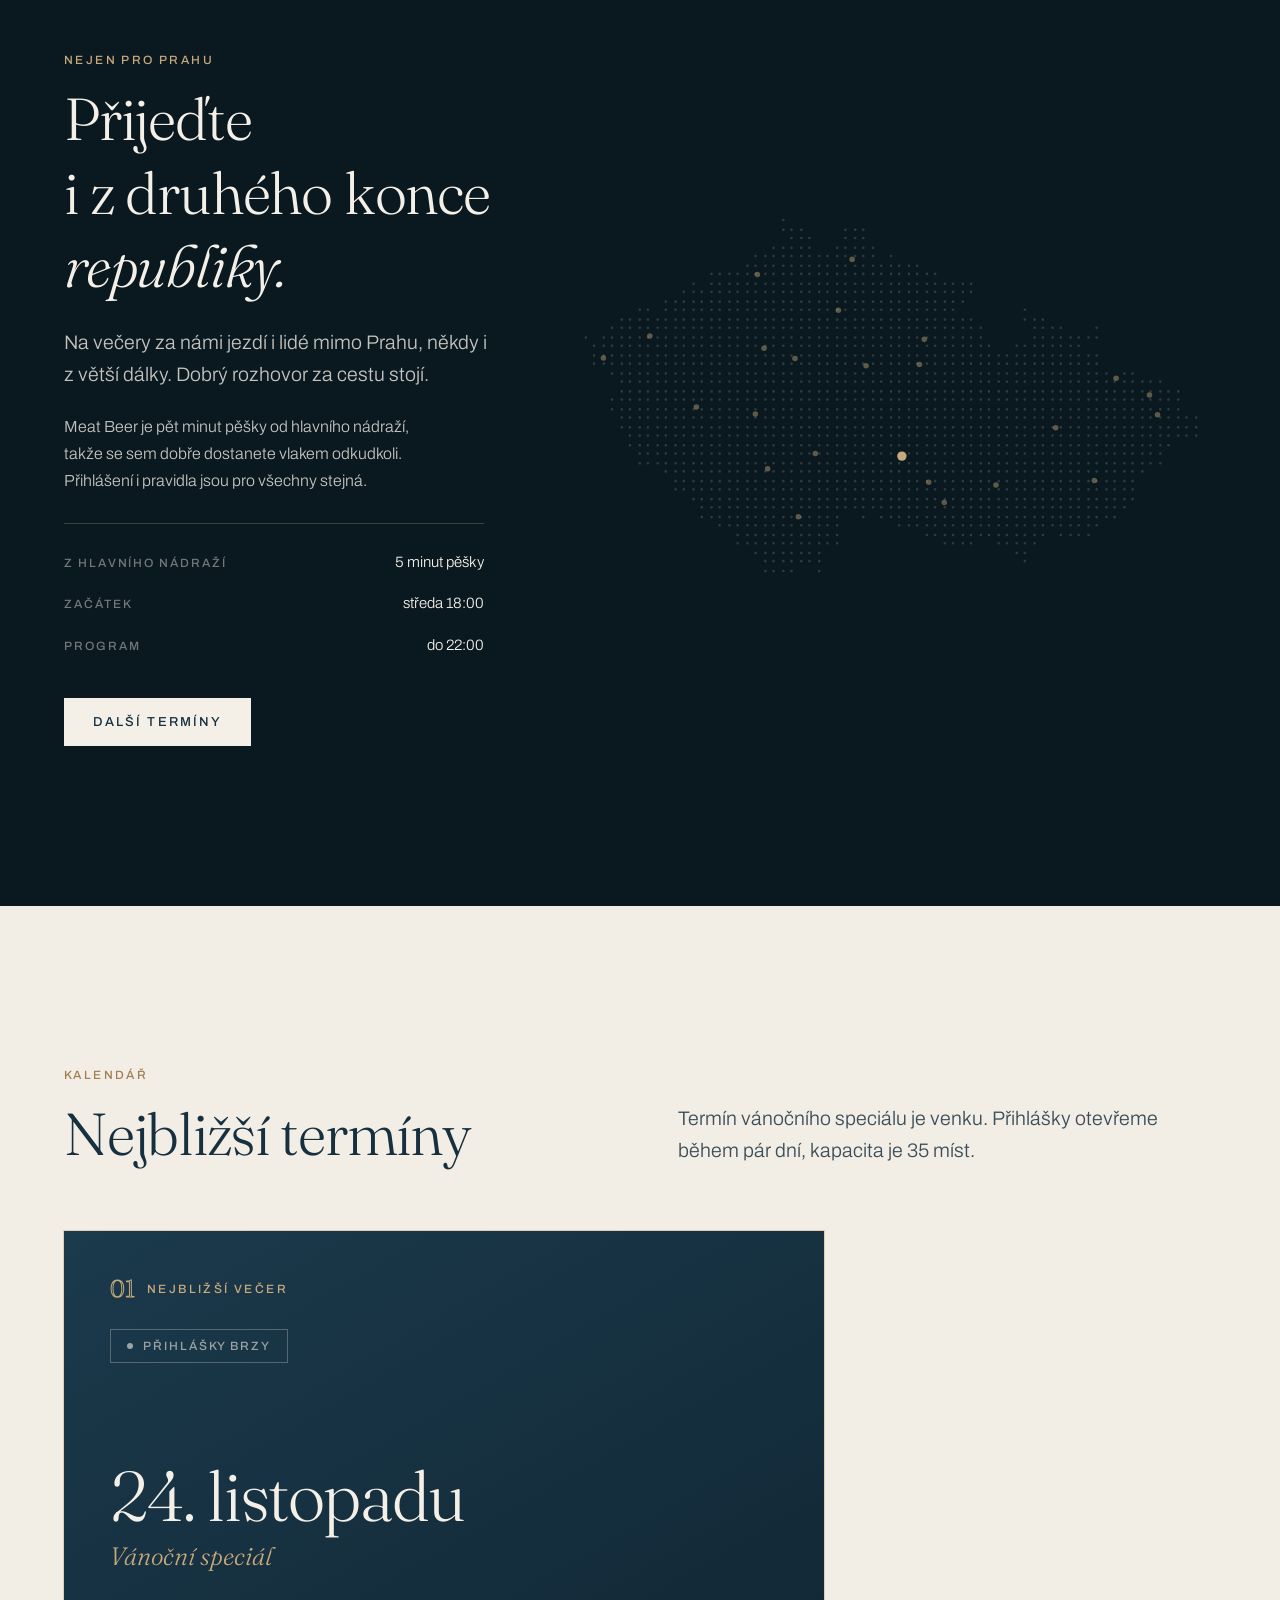
==== commit b4d2f0d0: "Skrytá karta říjnového večera v Nejbližších termínech Karta 14. října zůstává v kódu s atributem hid" ====
--- a/stranky/brzy.html
+++ b/stranky/brzy.html
@@ -737,7 +737,7 @@
           <span class="btn btn--ghost" aria-disabled="true" data-when="after" data-cms="t273">Proběhlo</span>
         </article>
 
-        <article class="date-card fade delay-1">
+        <article class="date-card fade delay-1" hidden>
           <svg class="date-card__deco date-card__deco--leaf" viewBox="0 0 100 100" aria-hidden="true"><use href="#deco-leaf"/></svg>
           <div class="date-card__order">
             <span class="date-card__num" aria-hidden="true" data-cms="t369">02</span>
--- a/assets/css/main.css
+++ b/assets/css/main.css
@@ -900,6 +900,7 @@
 
 /* Termíny ------------------------------------------------------------- */
 .dates { display: grid; grid-template-columns: 1.4fr .9fr; gap: clamp(16px, 2.4vw, 28px); align-items: start; }
+.dates:not(:has(> .date-card:nth-child(2):not([hidden]))) { grid-template-columns: minmax(0, 760px); }
 .date-card {
   position: relative;
   display: flex;
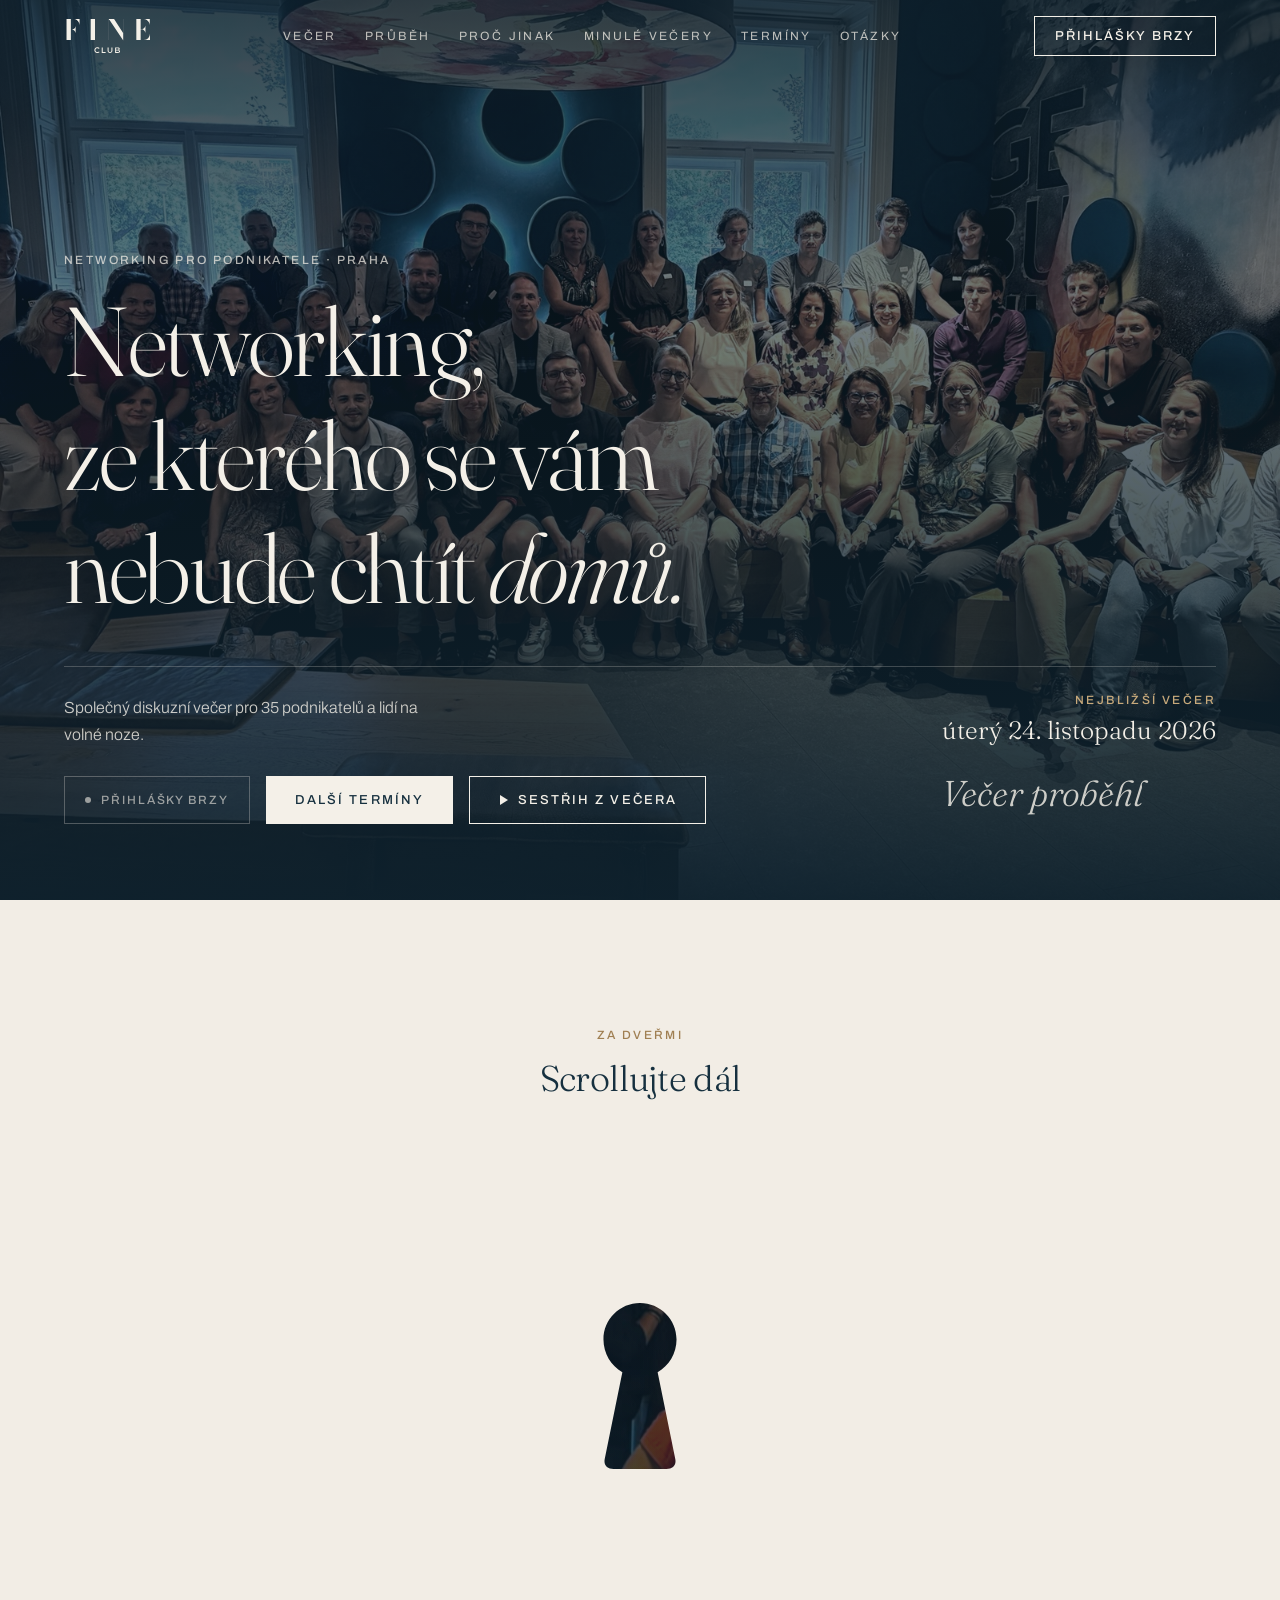
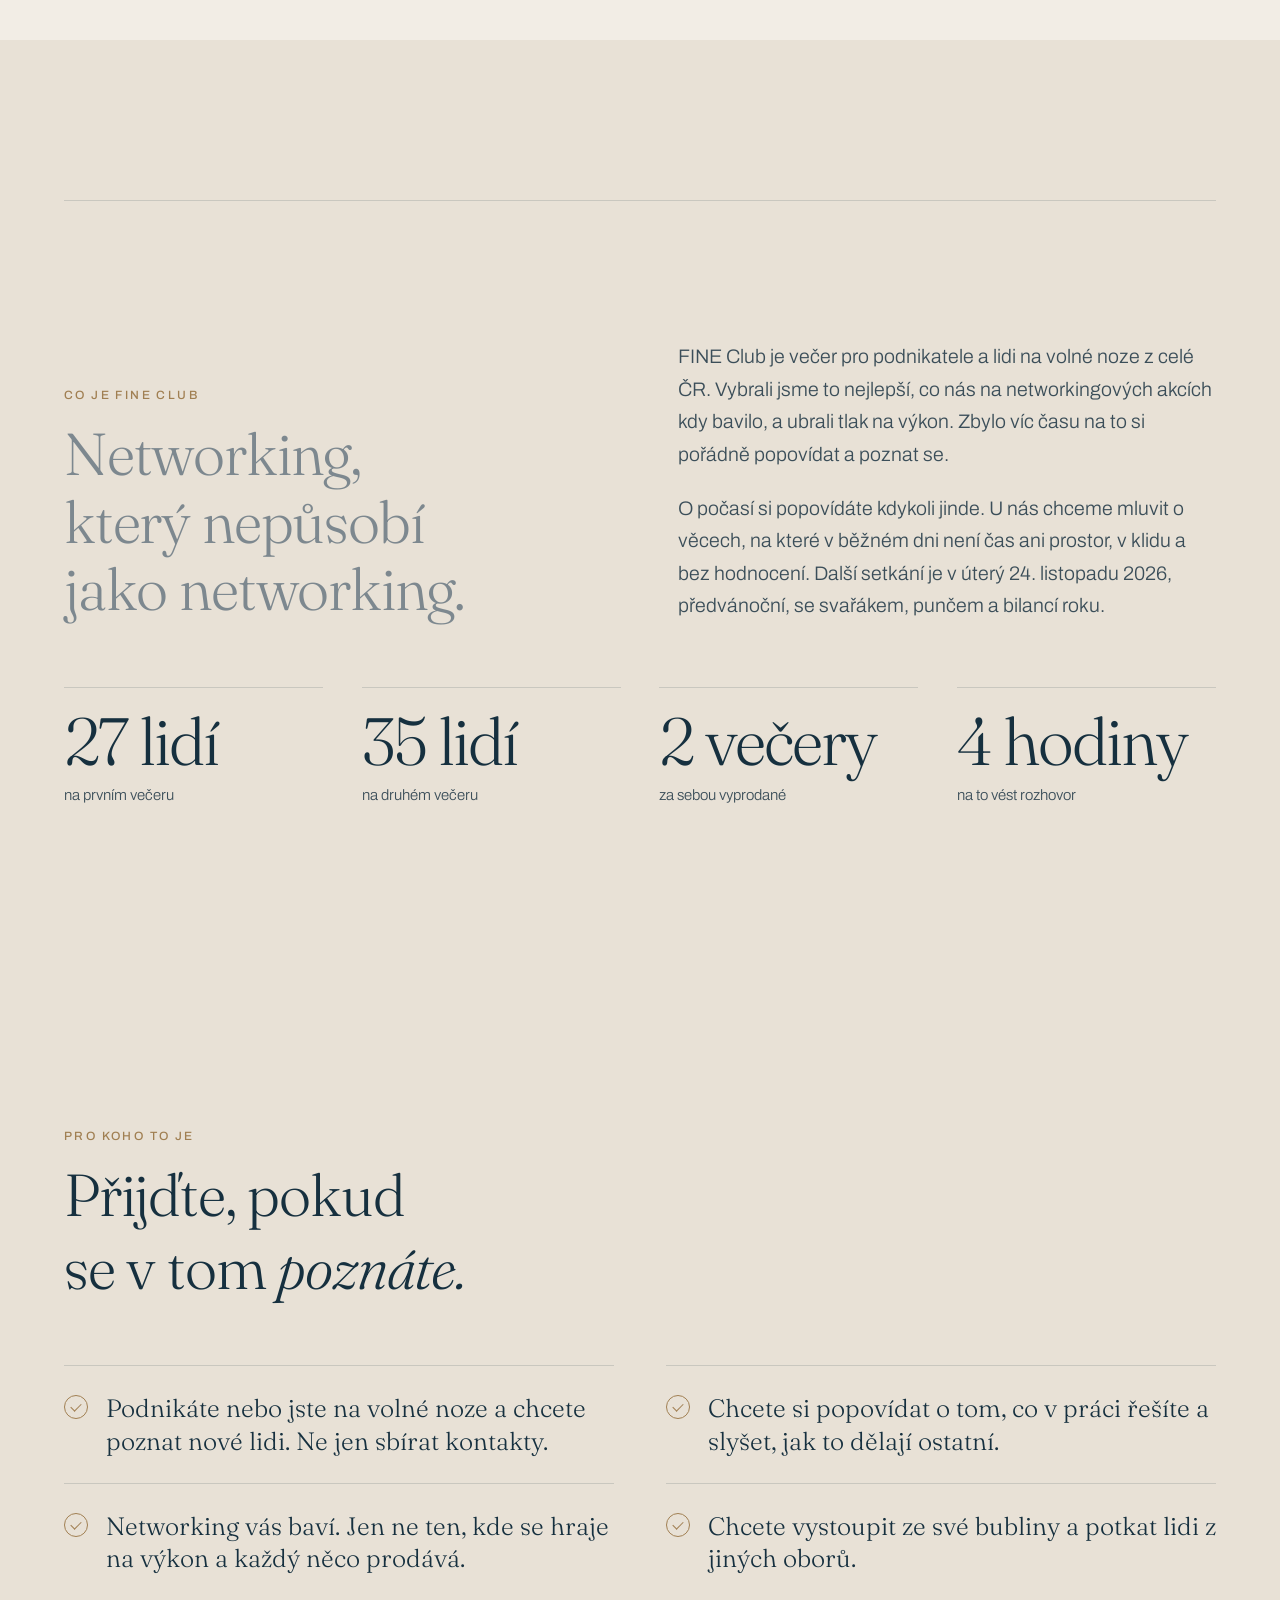
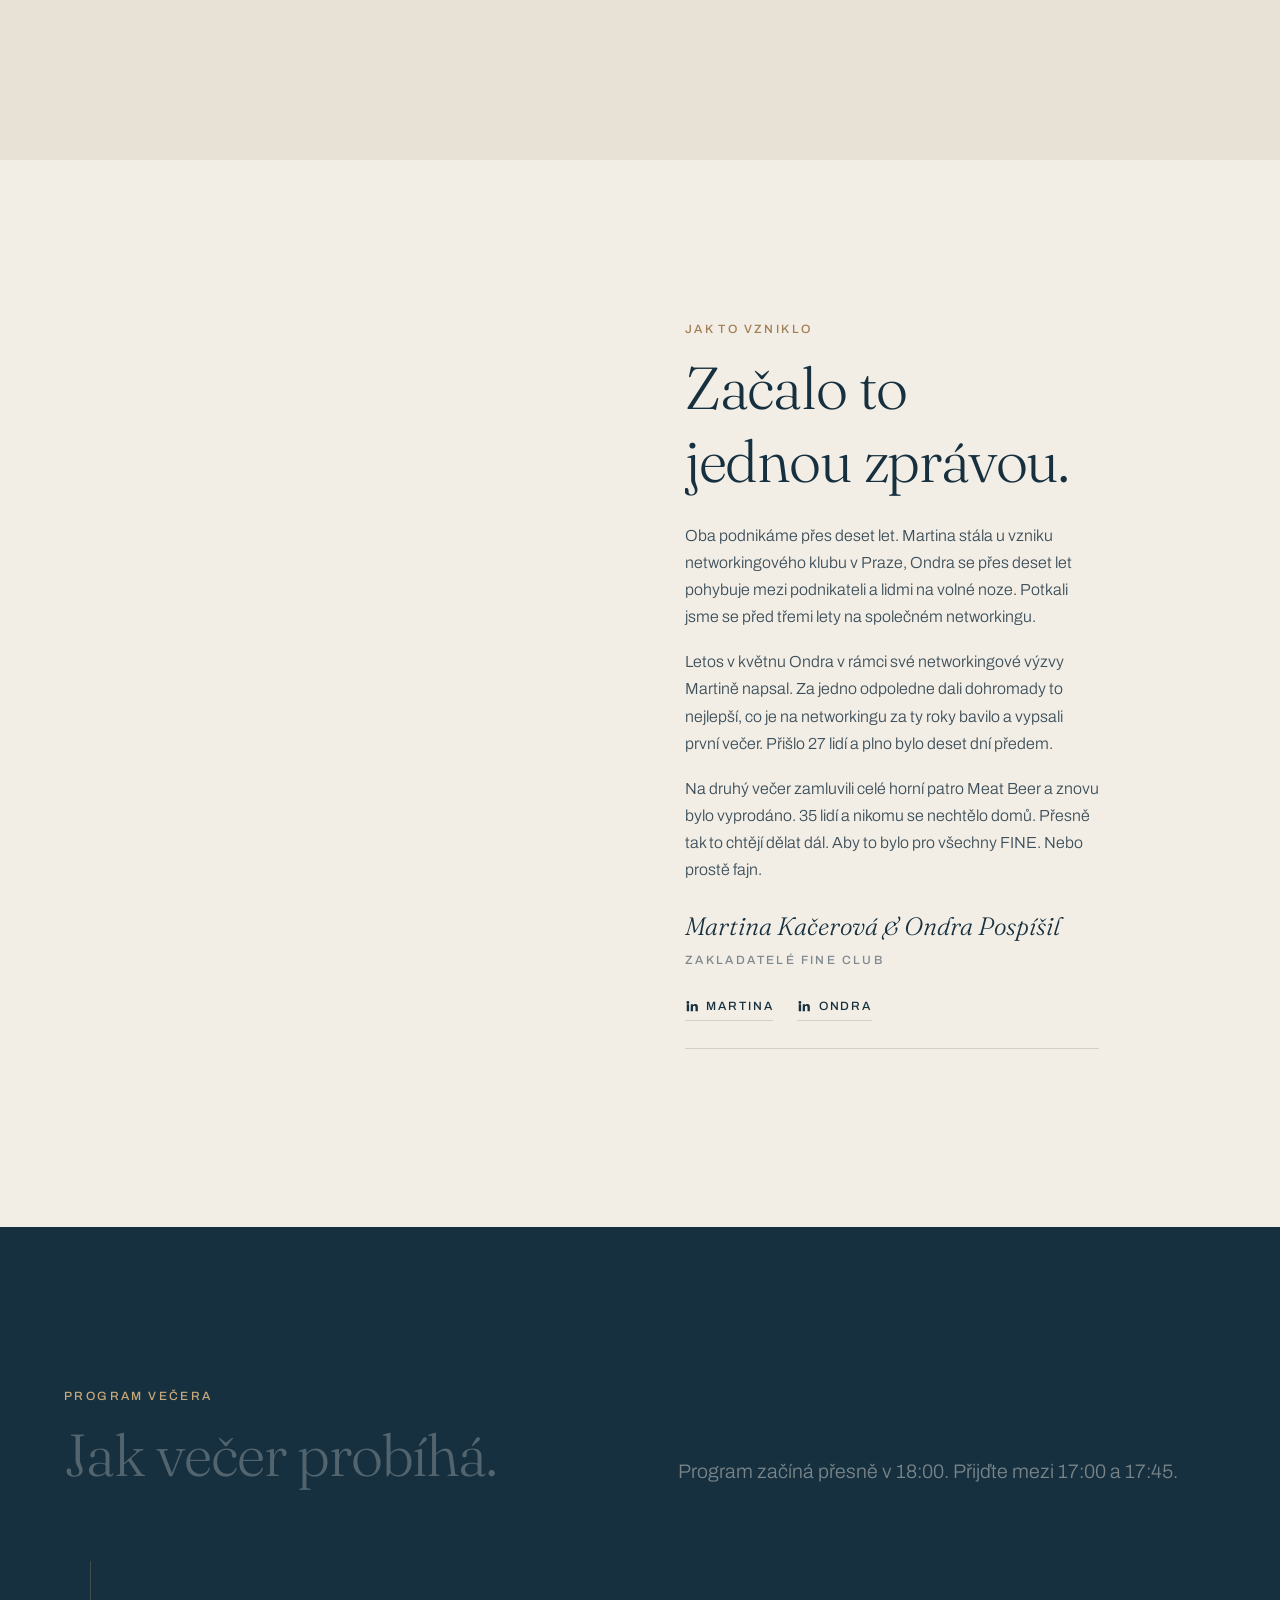
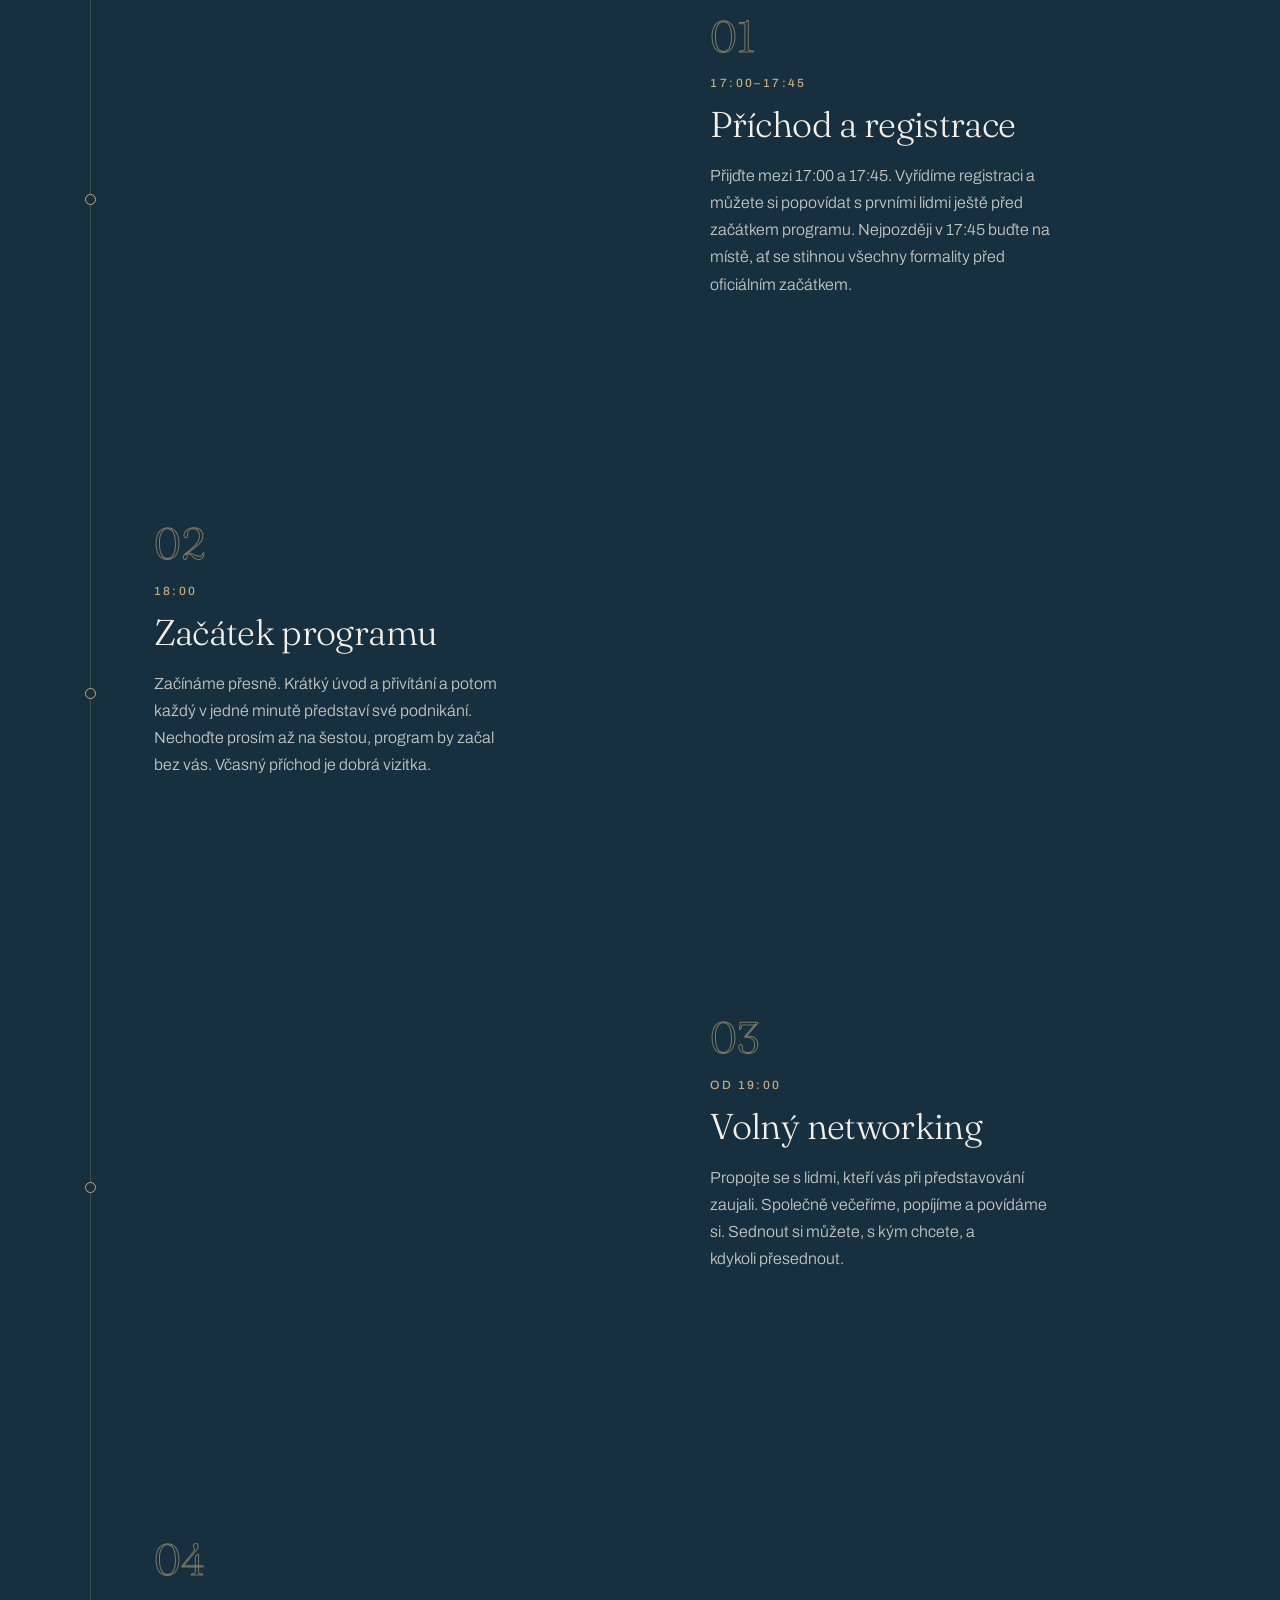
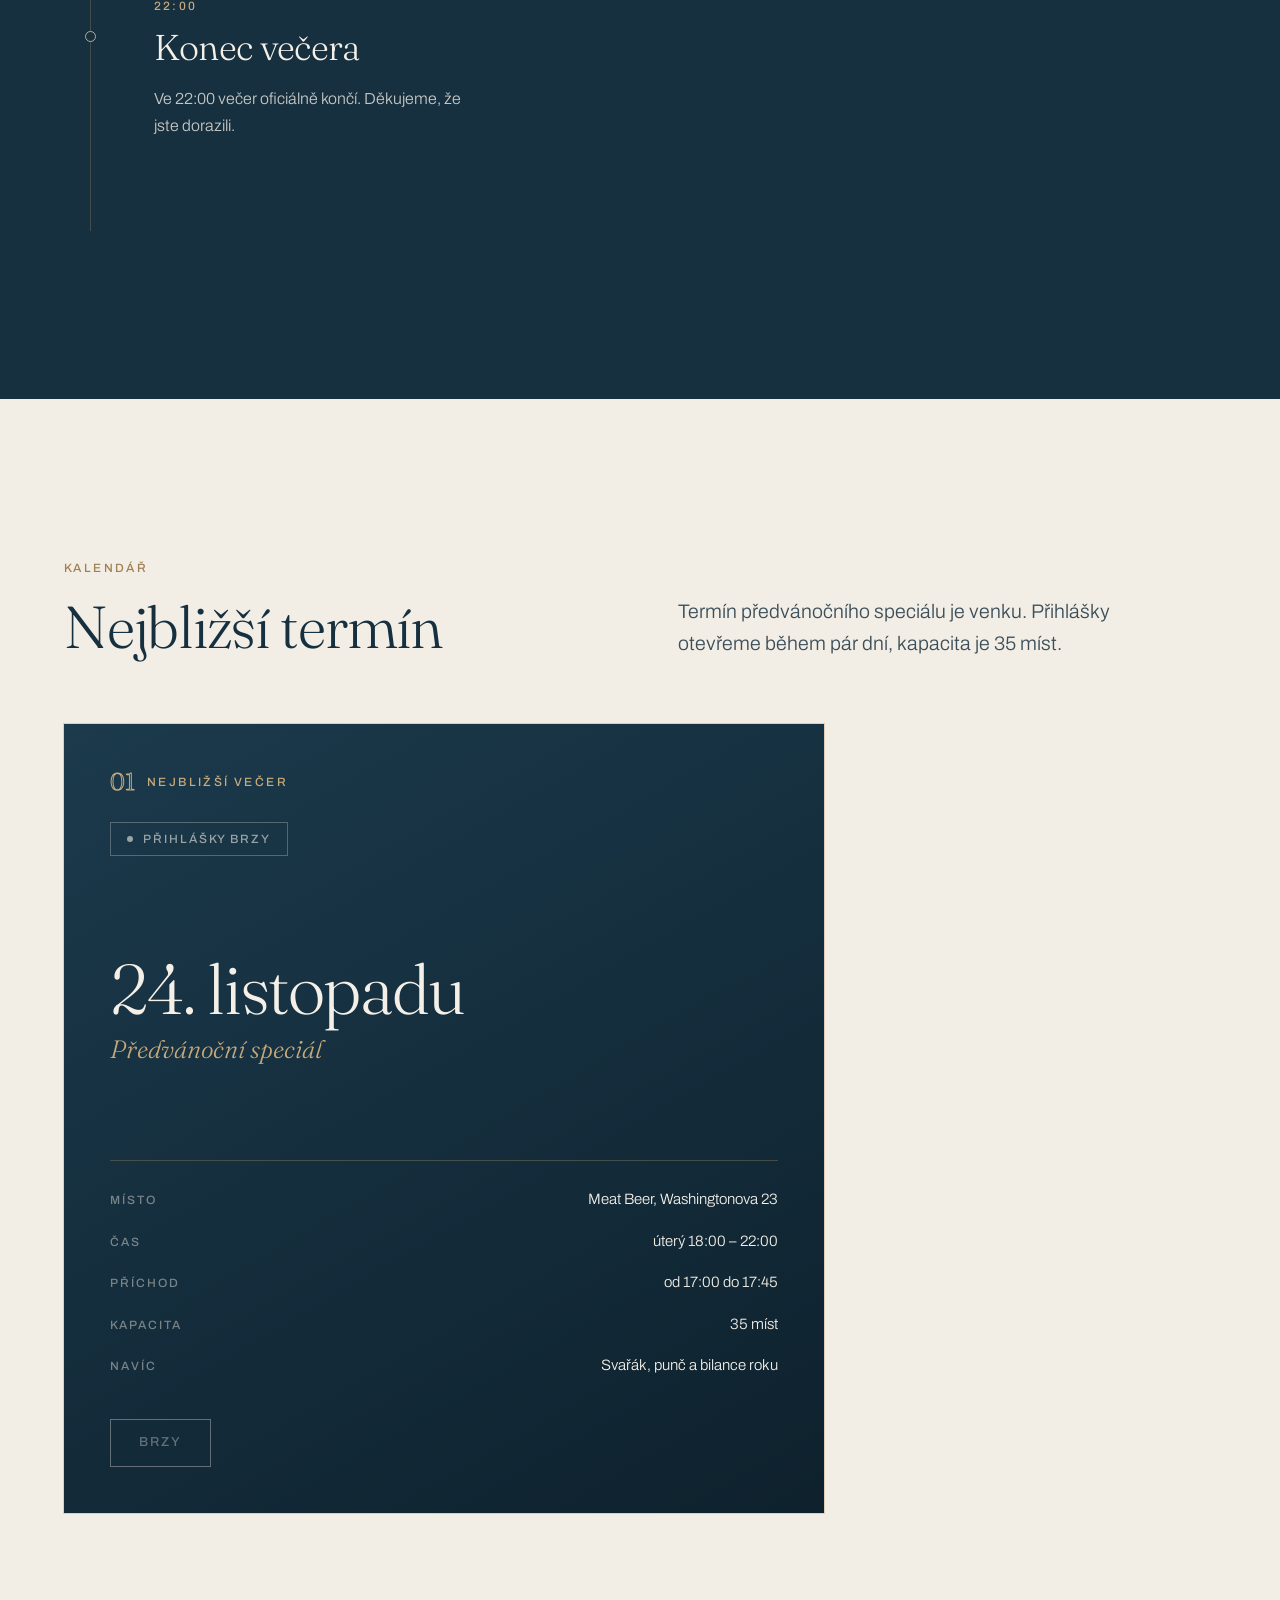
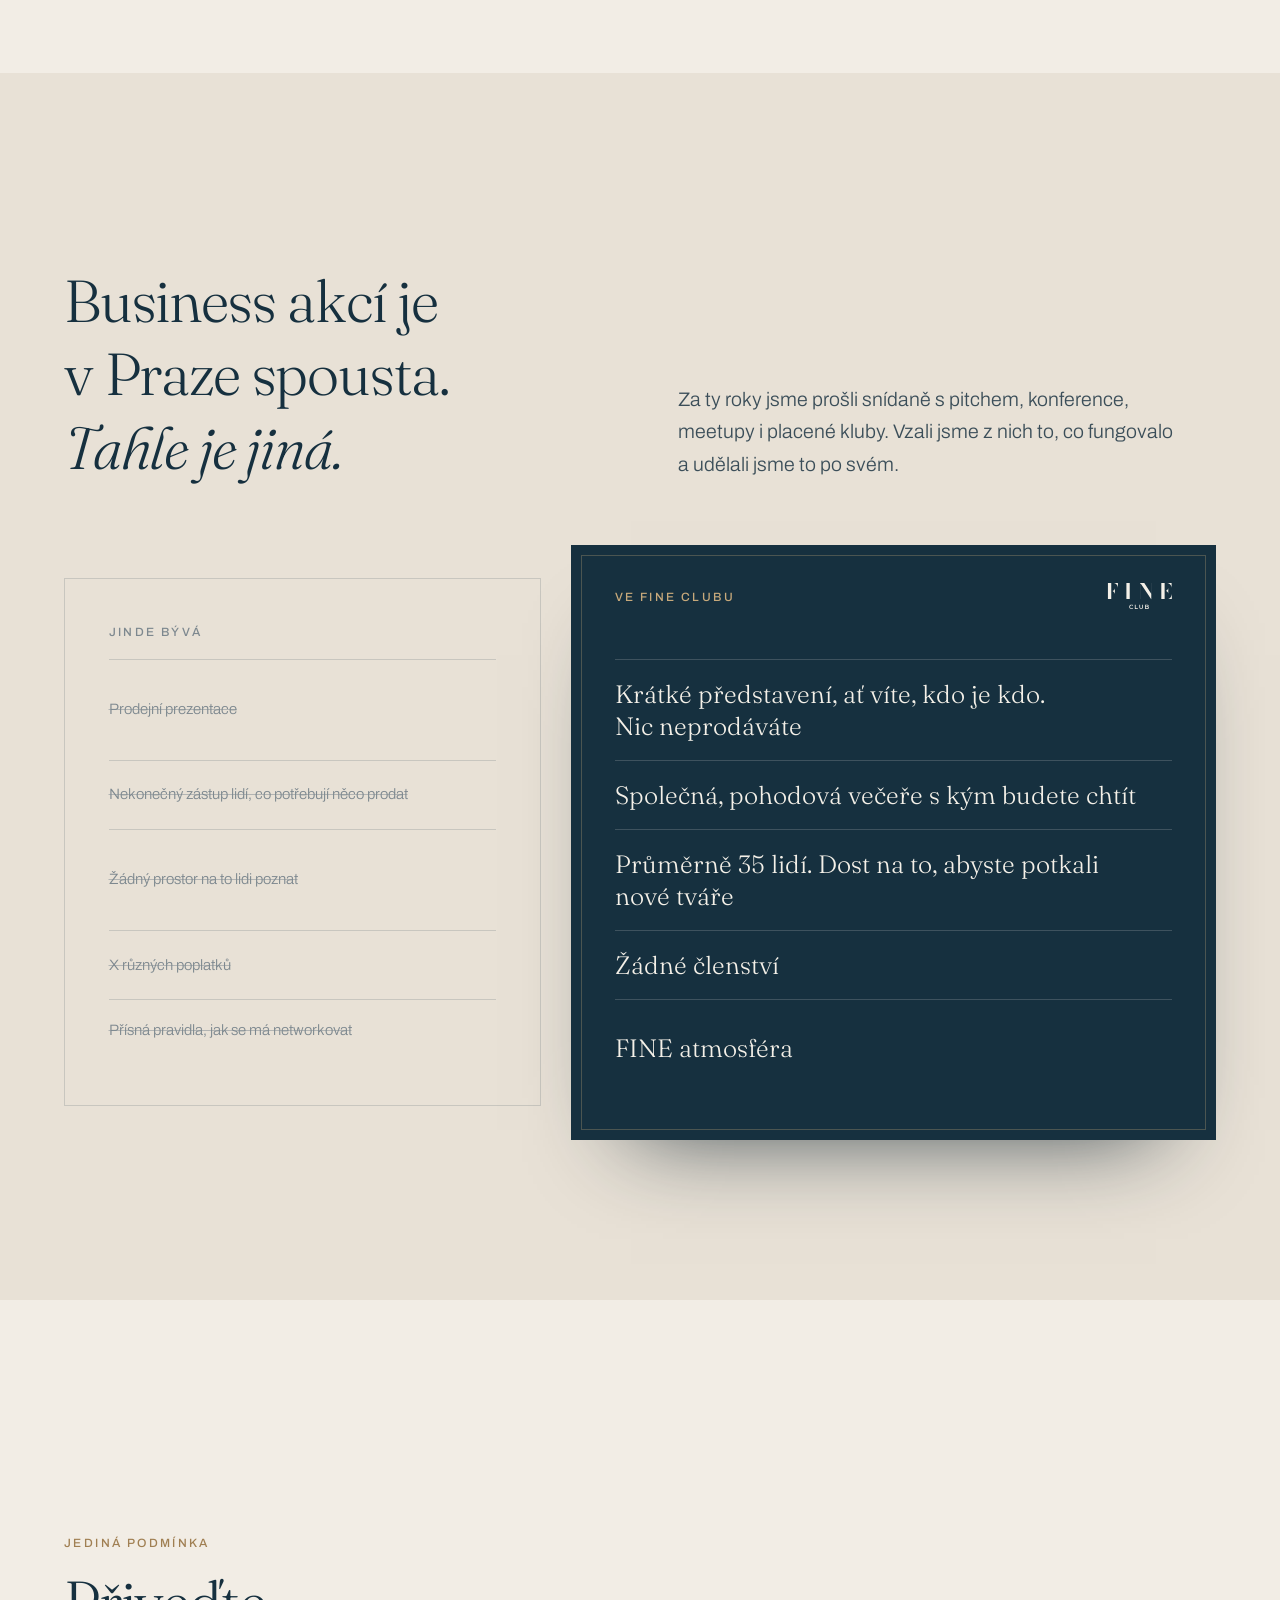
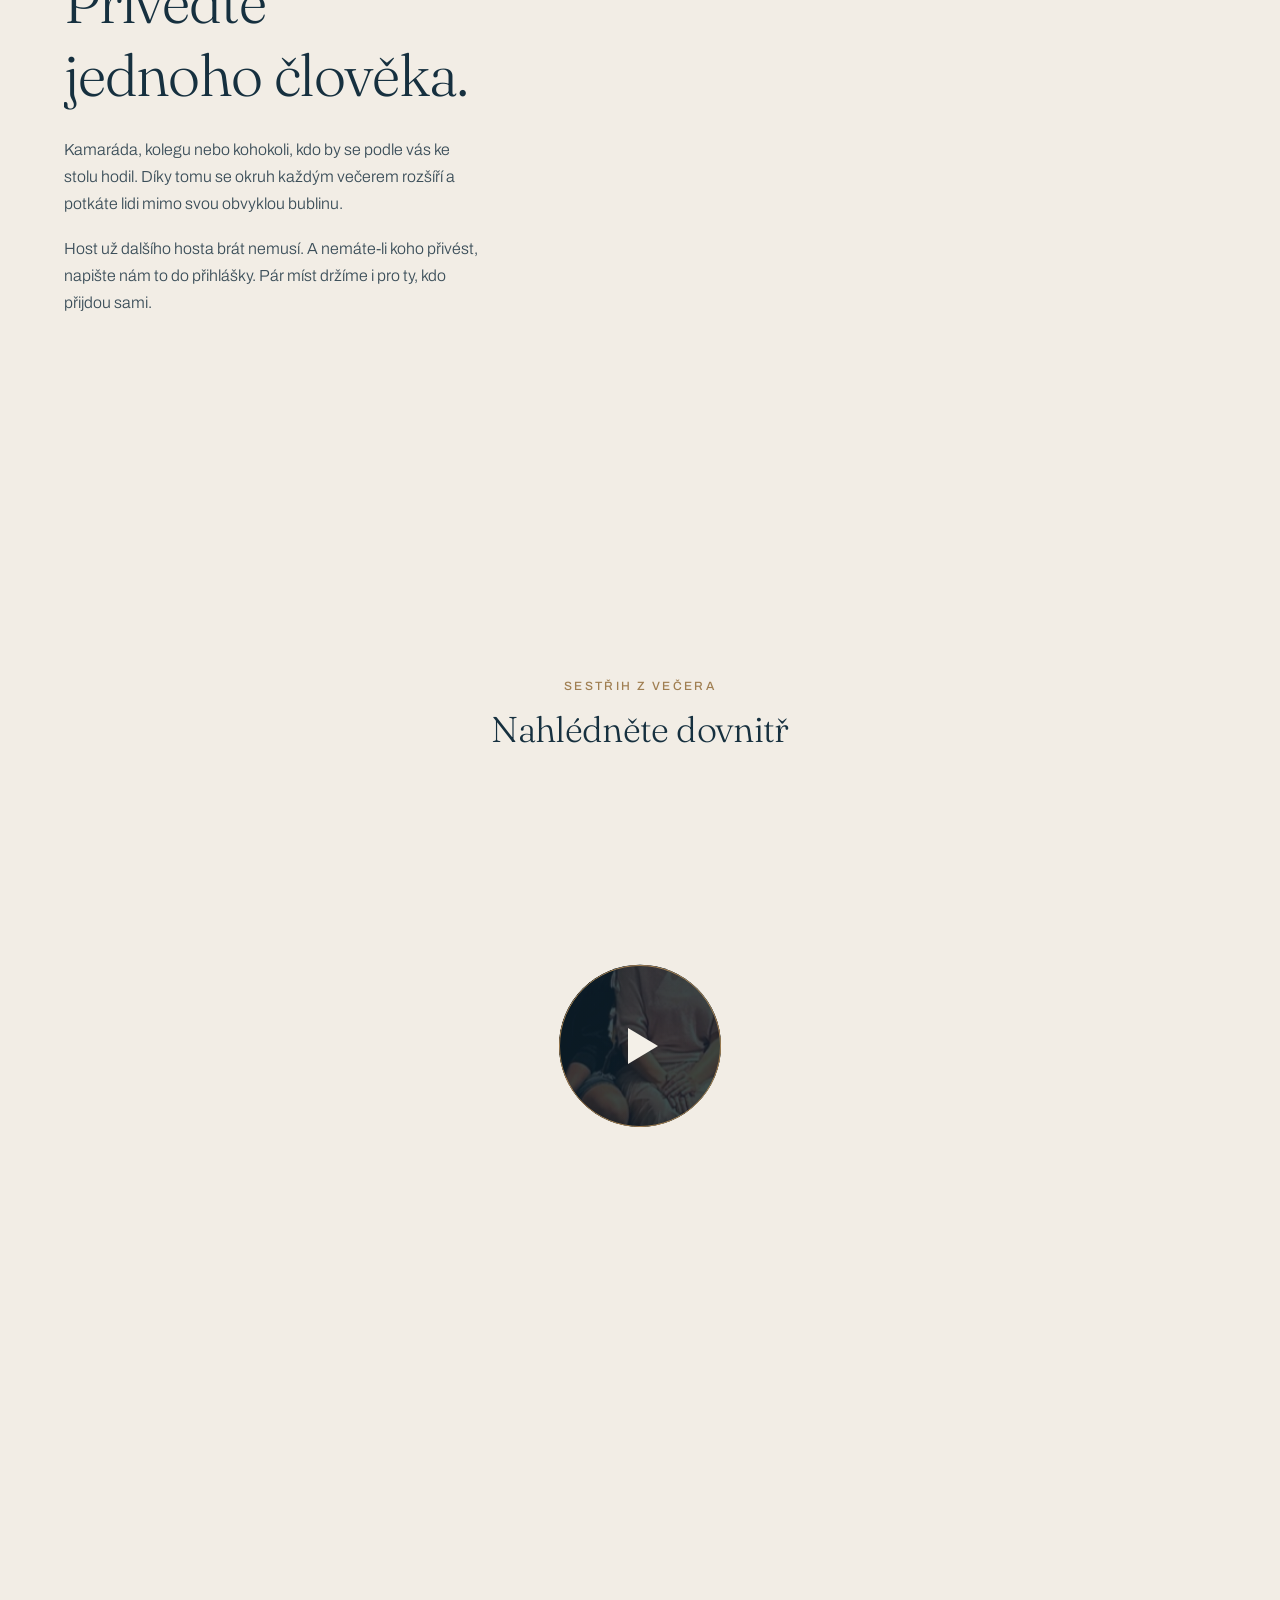
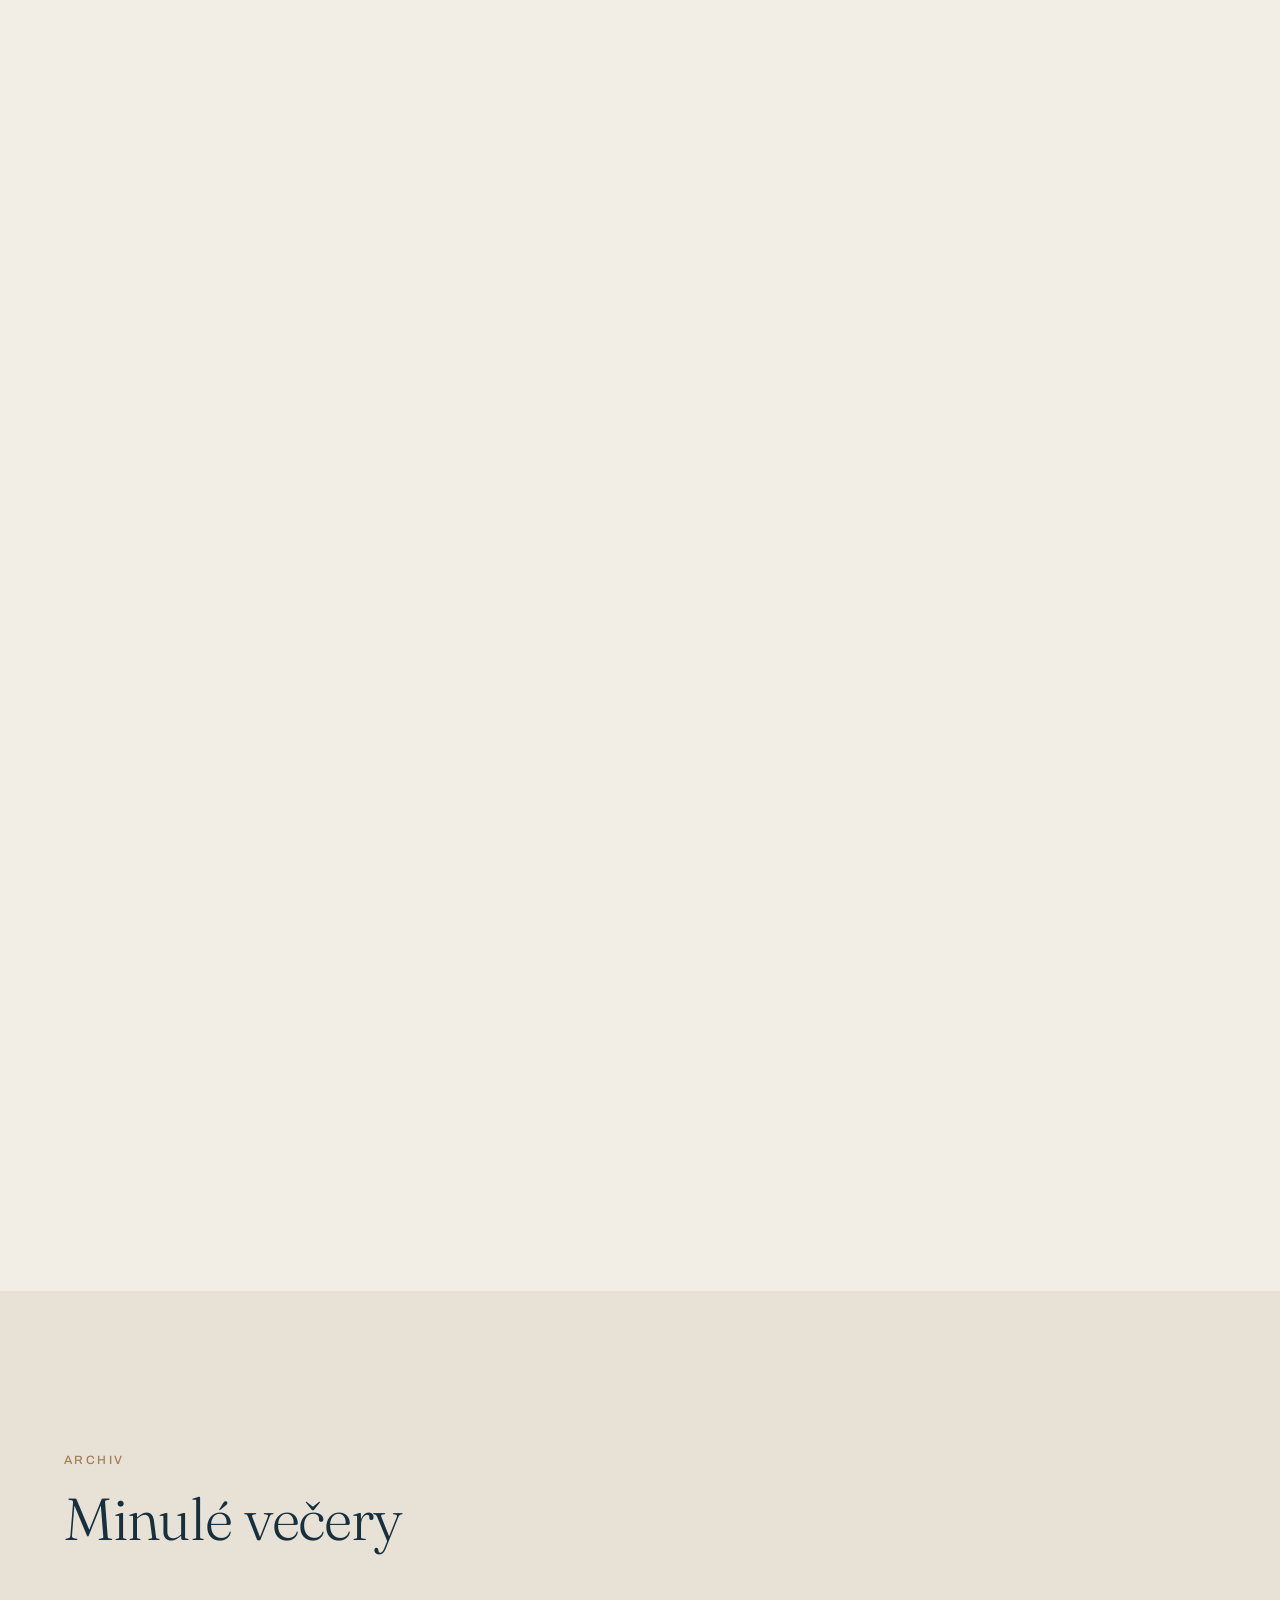
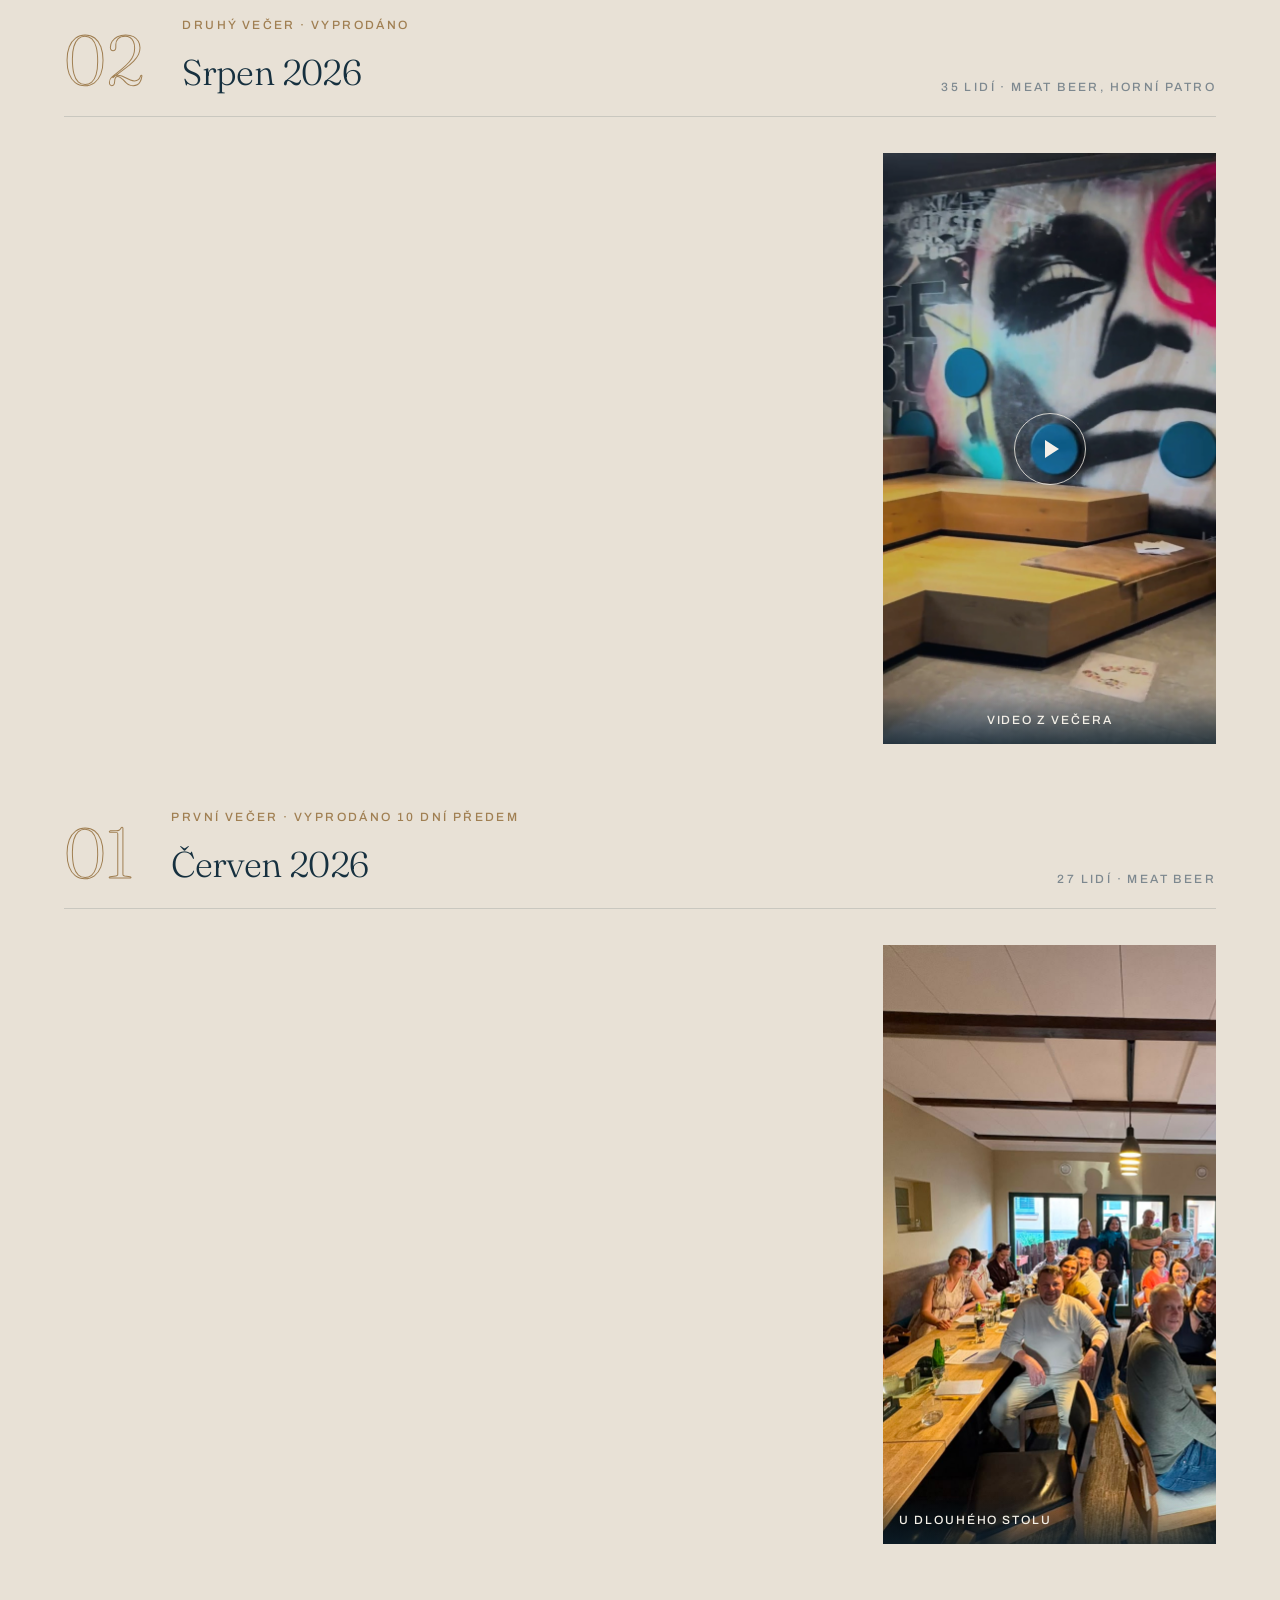
==== commit 41f151f8: "Program po časech, nové texty a Předvánoční speciál - program večera rozepsaný po časech (příchod 17" ====
--- a/stranky/brzy.html
+++ b/stranky/brzy.html
@@ -16,7 +16,7 @@
   <meta property="og:site_name" content="FINE Club">
   <meta property="og:url" content="https://fineclub.cz/">
   <meta property="og:title" content="FINE Club — networking pro podnikatele v Praze">
-  <meta property="og:description" content="Představení, společná večeře a rozhovory bez tlaku na výkon. Dosavadní večery vyprodané dopředu. Další: vánoční speciál 24. listopadu 2026 v Meat Beer, Praha 1.">
+  <meta property="og:description" content="Představení, společná večeře a rozhovory bez tlaku na výkon. Dosavadní večery vyprodané dopředu. Další: předvánoční speciál 24. listopadu 2026 v Meat Beer, Praha 1.">
   <meta property="og:image" content="https://fineclub.cz/assets/img/og-image.jpg">
   <meta property="og:image:width" content="1200">
   <meta property="og:image:height" content="630">
@@ -46,8 +46,8 @@
         "foundingDate": "2026",
         "areaServed": [{ "@type": "City", "name": "Praha" }, { "@type": "Country", "name": "Česká republika" }],
         "founder": [
-          { "@type": "Person", "name": "Martina Kačerová", "sameAs": "https://www.linkedin.com/in/martina-kacerova/" },
-          { "@type": "Person", "name": "Ondra Pospíšil", "sameAs": "https://www.linkedin.com/in/ondra-pospisil/" }
+          { "@type": "Person", "name": "Martina Kačerová", "sameAs": "https://www.linkedin.com/in/martina-kacerova-caring-legal-advokatni-kancelar/" },
+          { "@type": "Person", "name": "Ondra Pospíšil", "sameAs": "https://www.linkedin.com/in/ond%C5%99ej-posp%C3%AD%C5%A1il-356771a8/" }
         ]
       },
       {
@@ -65,10 +65,10 @@
       },
       {
         "@type": "Event",
-        "name": "FINE Club — vánoční speciál: networkingový večer pro podnikatele",
+        "name": "FINE Club — předvánoční speciál: networkingový večer pro podnikatele",
         "description": "Networkingový večer pro podnikatele v Praze: krátké představení, společná večeře a volné rozhovory bez tlaku na výkon. Kapacita 35 míst, podmínkou je přivést jednoho hosta. Přijet můžete odkudkoli z ČR, Meat Beer je 5 minut od hlavního nádraží.",
         "startDate": "2026-11-24T18:00:00+01:00",
-        "endDate": "2026-11-24T23:00:00+01:00",
+        "endDate": "2026-11-24T22:00:00+01:00",
         "eventStatus": "https://schema.org/EventScheduled",
         "eventAttendanceMode": "https://schema.org/OfflineEventAttendanceMode",
         "inLanguage": "cs",
@@ -94,7 +94,7 @@
             "name": "Jak večer probíhá?",
             "acceptedAnswer": {
               "@type": "Answer",
-              "text": "Začínáme v 18:00 krátkým představením, ať se všichni poznají. Pak se přesuneme ke společné večeři. Sednout si můžete s kýmkoli a kdykoli přesednout."
+              "text": "Přicházet můžete od 17:00, nejpozději do 17:45. V 18:00 začíná program: úvod, přivítání a minutové představení každého z vás. Od 19:00 je volný networking a společná večeře, končíme ve 22:00."
             }
           },
           {
@@ -126,7 +126,7 @@
             "name": "Kolik networking stojí?",
             "acceptedAnswer": {
               "@type": "Answer",
-              "text": "Od 500 Kč. Základních 500 Kč se vám vrátí jako kredit na jídlo a pití v Meat Beer, takže za vstup vlastně neplatíte. Pokud chcete naši práci ocenit, můžete k platbě přidat libovolnou částku, ale nemusíte."
+              "text": "Od 500 Kč. Základních 500 Kč se vám vrátí jako kredit na jídlo a pití v Meat Beer, takže za vstup vlastně neplatíte. Pokud chcete ocenit naši práci jako organizátorů akce, můžete k platbě přidat libovolnou částku jako dárek a poděkování pro nás. Předem děkujeme."
             }
           },
           {
@@ -134,7 +134,7 @@
             "name": "Kde a kdy se networking koná?",
             "acceptedAnswer": {
               "@type": "Answer",
-              "text": "V restauraci Meat Beer, Washingtonova 23, Praha 1, pár minut pěšky od hlavního nádraží a Václavského náměstí. Začínáme v 18:00."
+              "text": "V restauraci Meat Beer, Washingtonova 23, Praha 1, pár minut pěšky od hlavního nádraží a Václavského náměstí. Přicházet můžete od 17:00, ale nejpozději do 17:45, ať se stihnou formality před oficiálním začátkem v 18:00."
             }
           },
           {
@@ -166,7 +166,7 @@
             "name": "Můžu místo zrušit?",
             "acceptedAnswer": {
               "@type": "Answer",
-              "text": "Dejte nám vědět nejpozději 7 dní předem a zálohu vrátíme celou."
+              "text": "Dejte nám vědět nejpozději 5 dní předem a platbu vrátíme celou. Po tomto termínu už restauraci hlásíme počty a poplatek vrátit nejde, takže pozdní odhlášení má následky."
             }
           },
           {
@@ -265,7 +265,7 @@
             <span class="badge hero__badge badge--muted" data-when="teaser"><i></i><span data-cms="t253">Přihlášky brzy</span></span>
             <span class="badge hero__badge" data-when="lastcall"><i></i><span data-cms="t254">Posledních pár míst</span></span>
             <span class="badge hero__badge" data-when="soldout waitlist"><i></i><span data-cms="t255">Vyprodáno</span></span>
-            <span class="badge hero__badge badge--muted" data-when="after"><i></i><span data-cms="t256">Vánoční speciál proběhl</span></span>
+            <span class="badge hero__badge badge--muted" data-when="after"><i></i><span data-cms="t256">Předvánoční speciál proběhl</span></span>
             <a class="btn btn--light" href="#prihlaska" data-when="open lastcall" data-cms="t024">Rezervovat místo</a>
             <a class="btn btn--light" href="#terminy" data-when="teaser soldout after" data-cms="t025">Další termíny</a>
             <a class="btn btn--light" href="#prihlaska" data-when="waitlist" data-cms="t026">Přihlásit na příště</a>
@@ -319,8 +319,8 @@
           <h2 class="d2 fill" data-fill data-cms="t038">Networking, který nepůsobí jako networking.</h2>
         </div>
         <div class="fade delay-1">
-          <p class="lead" data-cms="t039">FINE Club je večer pro podnikatele a lidi na volné noze z celé ČR. Vybrali jsme to nejlepší, co nás na networkingových akcích kdy bavilo a ubrali tlak na výkon. Zbylo víc času na to si pořádně popovídat a poznat se.O počasí si popovídáte kdykoli jinde. U nás chceme mluvit o věcech, na které v běžném dni není čas ani prostor. V klidu a bez hodnocení.</p>
-          <p class="lead" data-cms="t040"></p>
+          <p class="lead" data-cms="t039">FINE Club je večer pro podnikatele a lidi na volné noze z celé ČR. Vybrali jsme to nejlepší, co nás na networkingových akcích kdy bavilo, a ubrali tlak na výkon. Zbylo víc času na to si pořádně popovídat a poznat se.</p>
+          <p class="lead" data-cms="t040">O počasí si popovídáte kdykoli jinde. U nás chceme mluvit o věcech, na které v běžném dni není čas ani prostor, v klidu a bez hodnocení. Další setkání je v úterý 24. listopadu 2026, předvánoční, se svařákem, punčem a bilancí roku.</p>
         </div>
       </div>
 
@@ -418,8 +418,8 @@
   <!-- PŘÍBĚH ZAKLADATELŮ -->
   <section class="section shell theme-light" id="pribeh" data-theme="light">
     <div class="max duo duo--top">
-      <figure class="fig fig--1x1 wipe">
-        <img src="../assets/img/events/2026-08/srpen-ondra-martina.jpg" style="object-position: 72% 50%" alt="Zakladatelé FINE Clubu Ondra Pospíšil a Martina Kačerová na srpnovém večeru" width="1600" height="1200" loading="lazy" decoding="async">
+      <figure class="fig fig--4x5 wipe">
+        <img src="../assets/img/events/2026-10/rijen-ondra-martina.jpg" alt="Zakladatelé FINE Clubu Ondra Pospíšil a Martina Kačerová v Meat Beer" width="1200" height="1600" loading="lazy" decoding="async">
       </figure>
       <div class="duo__text">
         <p class="lbl fade" data-cms="t067">Jak to vzniklo</p>
@@ -433,8 +433,8 @@
           <p data-cms="t072">Na druhý večer zamluvili celé horní patro Meat Beer a znovu bylo vyprodáno. 35 lidí a nikomu se nechtělo domů. Přesně tak to chtějí dělat dál. Aby to bylo pro všechny FINE. Nebo prostě fajn.</p>
           <div class="signature"><span data-cms="t260">Martina Kačerová &amp; Ondra Pospíšil</span><span class="lbl" data-cms="t073">Zakladatelé FINE Club</span></div>
           <div class="links-row">
-            <a class="link" href="https://www.linkedin.com/in/martina-kacerova/" target="_blank" rel="noopener"><svg viewBox="0 0 24 24" aria-hidden="true"><use href="#icon-linkedin"/></svg><span data-cms="t261">Martina</span></a>
-            <a class="link" href="https://www.linkedin.com/in/ondra-pospisil/" target="_blank" rel="noopener"><svg viewBox="0 0 24 24" aria-hidden="true"><use href="#icon-linkedin"/></svg><span data-cms="t262">Ondra</span></a>
+            <a class="link" href="https://www.linkedin.com/in/martina-kacerova-caring-legal-advokatni-kancelar/" target="_blank" rel="noopener"><svg viewBox="0 0 24 24" aria-hidden="true"><use href="#icon-linkedin"/></svg><span data-cms="t261">Martina</span></a>
+            <a class="link" href="https://www.linkedin.com/in/ond%C5%99ej-posp%C3%AD%C5%A1il-356771a8/" target="_blank" rel="noopener"><svg viewBox="0 0 24 24" aria-hidden="true"><use href="#icon-linkedin"/></svg><span data-cms="t262">Ondra</span></a>
           </div>
           <p class="partner" data-cms="t074"></p>
         </div>
@@ -450,43 +450,119 @@
           <p class="lbl fade" data-cms="t358">Program večera</p>
           <h2 class="d2 fill" data-fill data-cms="t075">Jak večer probíhá.</h2>
         </div>
-        <p class="lead fade muted" data-cms="t076"></p>
+        <p class="lead fade muted" data-cms="t076">Program začíná přesně v 18:00. Přijďte mezi 17:00 a 17:45.</p>
       </div>
 
       <div class="timeline">
         <div class="timeline__spine"><i></i></div>
+
+        <article class="step fade">
+          <span class="step__node"></span>
+          <figure class="fig wipe"><img src="../assets/img/events/2026-08/srpen-ondra-martina.jpg" style="object-position: 72% 50%" alt="Zakladatelé FINE Clubu vítají hosty" loading="lazy" decoding="async"></figure>
+          <div>
+            <div class="step__num">01</div>
+            <span class="lbl" data-cms="t373">17:00–17:45</span>
+            <h3 class="d3" data-cms="t374">Příchod a registrace</h3>
+            <p data-cms="t375">Přijďte mezi 17:00 a 17:45. Vyřídíme registraci a můžete si popovídat s prvními lidmi ještě před začátkem programu. Nejpozději v 17:45 buďte na místě, ať se stihnou všechny formality před oficiálním začátkem.</p>
+          </div>
+        </article>
 
         <article class="step fade">
           <span class="step__node"></span>
           <figure class="fig wipe"><img src="../assets/img/events/2026-08/srpen-predstaveni.jpg" alt="Představovací kolečko na networkingu FINE Club" loading="lazy" decoding="async"></figure>
           <div>
-            <div class="step__num">01</div>
-            <span class="lbl" data-cms="t077">18:00 · začátek</span>
-            <h3 class="d3" data-cms="t078">Představení</h3>
-            <p data-cms="t079">Každý řekne pár vět o tom, co dělá a co teď řeší. Stačí tolik, abyste věděli, koho pak oslovit. Žádné slajdy ani prodejní pitch.</p>
+            <div class="step__num">02</div>
+            <span class="lbl" data-cms="t376">18:00</span>
+            <h3 class="d3" data-cms="t377">Začátek programu</h3>
+            <p data-cms="t378">Začínáme přesně. Krátký úvod a přivítání a potom každý v jedné minutě představí své podnikání. Nechoďte prosím až na šestou, program by začal bez vás. Včasný příchod je dobrá vizitka.</p>
           </div>
         </article>
 
         <article class="step fade">
           <span class="step__node"></span>
-          <figure class="fig wipe"><img src="../assets/img/events/2026-08/momentka-2.jpg" style="object-position: 50% 62%" alt="Společná večeře účastníků FINE Clubu u stolů v Meat Beer" loading="lazy" decoding="async"></figure>
+          <figure class="fig wipe"><img src="../assets/img/events/2026-08/momentka-1.jpg" style="object-position: 50% 55%" alt="Podnikatelé v rozhovoru u stolu na networkingu FINE Club" loading="lazy" decoding="async"></figure>
           <div>
-            <div class="step__num">02</div>
-            <span class="lbl" data-cms="t080">potom</span>
-            <h3 class="d3" data-cms="t081">Společná večeře</h3>
-            <p data-cms="t082">Sednete si s kým chcete a během večera se můžete kdykoli posunout dál. Žádný zasedací pořádek ani moderátor.</p>
+            <div class="step__num">03</div>
+            <span class="lbl" data-cms="t379">od 19:00</span>
+            <h3 class="d3" data-cms="t380">Volný networking</h3>
+            <p data-cms="t381">Propojte se s lidmi, kteří vás při představování zaujali. Společně večeříme, popíjíme a povídáme si. Sednout si můžete, s kým chcete, a kdykoli přesednout.</p>
           </div>
         </article>
 
         <article class="step fade">
           <span class="step__node"></span>
-          <figure class="fig wipe"><img src="../assets/img/events/2026-08/momentka-1.jpg" style="object-position: 50% 55%" alt="Podnikatelé v rozhovoru u stolu na networkingu FINE Club v Praze" loading="lazy" decoding="async"></figure>
+          <figure class="fig wipe"><img src="../assets/img/events/2026-08/momentka-2.jpg" style="object-position: 50% 62%" alt="Večer v restauraci Meat Beer" loading="lazy" decoding="async"></figure>
           <div>
-            <div class="step__num">03</div>
-            <span class="lbl" data-cms="t083">hloubka</span>
-            <h3 class="d3" data-cms="t084">Rozhovory</h3>
-            <p data-cms="t085">Čím víc lidí potkáte, tím víc si z večera odnesete. Kolik jich bude, je ale čistě na vás. Do ničeho vás tlačit nebudeme.</p>
-          </div>
+            <div class="step__num">04</div>
+            <span class="lbl" data-cms="t382">22:00</span>
+            <h3 class="d3" data-cms="t383">Konec večera</h3>
+            <p data-cms="t384">Ve 22:00 večer oficiálně končí. Děkujeme, že jste dorazili.</p>
+          </div>
+        </article>
+      </div>
+    </div>
+  </section>
+
+  <!-- NEJBLIŽŠÍ TERMÍNY -->
+  <section class="section shell theme-light" id="terminy" data-theme="light">
+    <div class="max">
+      <div class="section-head section-head--split">
+        <div>
+          <p class="lbl fade" data-cms="t130">Kalendář</p>
+          <h2 class="d2">
+            <span class="rise"><span data-cms="t131">Nejbližší termín</span></span>
+          </h2>
+        </div>
+        <p class="lead fade delay-1" data-when="teaser" data-cms="t264">Termín předvánočního speciálu je venku. Přihlášky otevřeme během pár dní, kapacita je 35 míst.</p>
+        <p class="lead fade delay-1" data-when="lastcall" data-cms="t265">Na předvánoční speciál zbývá posledních pár míst. Držíme je podle pořadí přihlášek.</p>
+        <p class="lead fade delay-1" data-when="after" data-cms="t266">Předvánoční speciál je za námi, díky všem, kdo dorazili! Další termín oznámíme na LinkedInu.</p>
+        <p class="lead fade delay-1" data-when="open" data-cms="t132">Kapacita je 35 míst. Místa držíme podle pořadí přihlášek.</p>
+        <p class="lead fade delay-1" data-when="soldout" data-cms="t133">Předvánoční speciál je vyprodaný, děkujeme! Další termín oznámíme na LinkedInu.</p>
+        <p class="lead fade delay-1" data-when="waitlist" data-cms="t134">Předvánoční speciál je vyprodaný. Na další večer se ale můžete přihlásit už teď.</p>
+      </div>
+
+      <div class="dates">
+        <article class="date-card date-card--next fade">
+          <svg class="date-card__deco date-card__deco--flake" viewBox="0 0 100 100" aria-hidden="true"><use href="#deco-flake"/></svg>
+          <div class="date-card__order">
+            <span class="date-card__num" aria-hidden="true" data-cms="t320">01</span>
+            <span class="lbl" data-when="teaser open lastcall soldout waitlist" data-cms="t321">Nejbližší večer</span>
+            <span class="lbl" data-when="after" data-cms="t322">Proběhlo</span>
+            <span class="date-card__in" data-days-to="2026-11-24T18:00:00+01:00"></span>
+          </div>
+          <span class="badge badge--muted" data-when="teaser"><i></i><span data-cms="t267">Přihlášky brzy</span></span>
+          <span class="badge" data-when="open"><i></i><span data-cms="t268">Přihlášky otevřeny</span></span>
+          <span class="badge" data-when="lastcall"><i></i><span data-cms="t269">Posledních pár míst</span></span>
+          <span class="badge badge--muted" data-when="after"><i></i><span data-cms="t270">Proběhlo</span></span>
+          <span class="badge badge--muted" data-when="soldout waitlist"><i></i><span data-cms="t271">Vyprodáno</span></span>
+          <h3 class="date-card__title" data-cms="t135">24. listopadu<em class="ital">Předvánoční speciál</em></h3>
+          <dl class="facts">
+            <div><dt data-cms="t136">Místo</dt><dd data-cms="t137">Meat Beer, Washingtonova 23</dd></div>
+            <div><dt data-cms="t138">Čas</dt><dd data-cms="t139">úterý 18:00 – 22:00</dd></div>
+            <div><dt data-cms="t385">Příchod</dt><dd data-cms="t386">od 17:00 do 17:45</dd></div>
+            <div><dt data-cms="t140">Kapacita</dt><dd data-cms="t141">35 míst</dd></div>
+            <div><dt data-cms="t367">Navíc</dt><dd data-cms="t368">Svařák, punč a bilance roku</dd></div>
+          </dl>
+          <a class="btn btn--light" href="#prihlaska" data-when="open lastcall" data-cms="t142">Rezervovat místo</a>
+          <span class="btn btn--ghost" aria-disabled="true" data-when="soldout waitlist" data-cms="t143">Vyprodáno</span>
+          <span class="btn btn--ghost" aria-disabled="true" data-when="teaser" data-cms="t272">Brzy</span>
+          <span class="btn btn--ghost" aria-disabled="true" data-when="after" data-cms="t273">Proběhlo</span>
+        </article>
+
+        <article class="date-card fade delay-1" hidden>
+          <svg class="date-card__deco date-card__deco--leaf" viewBox="0 0 100 100" aria-hidden="true"><use href="#deco-leaf"/></svg>
+          <div class="date-card__order">
+            <span class="date-card__num" aria-hidden="true" data-cms="t369">02</span>
+            <span class="lbl" data-cms="t370">Proběhlo</span>
+          </div>
+          <span class="badge badge--muted"><i></i><span data-cms="t371">Proběhlo</span></span>
+          <h3 class="date-card__title" data-cms="t144">14. října<em>Podzimní večer</em></h3>
+          <dl class="facts">
+            <div><dt data-cms="t145">Místo</dt><dd data-cms="t146">Meat Beer, Washingtonova 23</dd></div>
+            <div><dt data-cms="t147">Čas</dt><dd data-cms="t148">středa 18:00 – 22:00</dd></div>
+            <div><dt data-cms="t149">Kapacita</dt><dd data-cms="t150">35 míst</dd></div>
+          </dl>
+          <span class="btn btn--ghost" aria-disabled="true" data-cms="t372">Proběhlo</span>
         </article>
       </div>
     </div>
@@ -692,70 +768,6 @@
     </div>
   </section>
 
-  <!-- NEJBLIŽŠÍ TERMÍNY -->
-  <section class="section shell theme-light" id="terminy" data-theme="light">
-    <div class="max">
-      <div class="section-head section-head--split">
-        <div>
-          <p class="lbl fade" data-cms="t130">Kalendář</p>
-          <h2 class="d2">
-            <span class="rise"><span data-cms="t131">Nejbližší termíny</span></span>
-          </h2>
-        </div>
-        <p class="lead fade delay-1" data-when="teaser" data-cms="t264">Termín vánočního speciálu je venku. Přihlášky otevřeme během pár dní, kapacita je 35 míst.</p>
-        <p class="lead fade delay-1" data-when="lastcall" data-cms="t265">Na vánoční speciál zbývá posledních pár míst. Držíme je podle pořadí přihlášek.</p>
-        <p class="lead fade delay-1" data-when="after" data-cms="t266">Vánoční speciál je za námi, díky všem, kdo dorazili! Další termín oznámíme na LinkedInu.</p>
-        <p class="lead fade delay-1" data-when="open" data-cms="t132">Kapacita je 35 míst. Místa držíme podle pořadí přihlášek.</p>
-        <p class="lead fade delay-1" data-when="soldout" data-cms="t133">Vánoční speciál je vyprodaný, děkujeme! Další termín oznámíme na LinkedInu.</p>
-        <p class="lead fade delay-1" data-when="waitlist" data-cms="t134">Vánoční speciál je vyprodaný. Na další večer se ale můžete přihlásit už teď.</p>
-      </div>
-
-      <div class="dates">
-        <article class="date-card date-card--next fade">
-          <svg class="date-card__deco date-card__deco--flake" viewBox="0 0 100 100" aria-hidden="true"><use href="#deco-flake"/></svg>
-          <div class="date-card__order">
-            <span class="date-card__num" aria-hidden="true" data-cms="t320">01</span>
-            <span class="lbl" data-when="teaser open lastcall soldout waitlist" data-cms="t321">Nejbližší večer</span>
-            <span class="lbl" data-when="after" data-cms="t322">Proběhlo</span>
-            <span class="date-card__in" data-days-to="2026-11-24T18:00:00+01:00"></span>
-          </div>
-          <span class="badge badge--muted" data-when="teaser"><i></i><span data-cms="t267">Přihlášky brzy</span></span>
-          <span class="badge" data-when="open"><i></i><span data-cms="t268">Přihlášky otevřeny</span></span>
-          <span class="badge" data-when="lastcall"><i></i><span data-cms="t269">Posledních pár míst</span></span>
-          <span class="badge badge--muted" data-when="after"><i></i><span data-cms="t270">Proběhlo</span></span>
-          <span class="badge badge--muted" data-when="soldout waitlist"><i></i><span data-cms="t271">Vyprodáno</span></span>
-          <h3 class="date-card__title" data-cms="t135">24. listopadu<em class="ital">Vánoční speciál</em></h3>
-          <dl class="facts">
-            <div><dt data-cms="t136">Místo</dt><dd data-cms="t137">Meat Beer, Washingtonova 23</dd></div>
-            <div><dt data-cms="t138">Čas</dt><dd data-cms="t139">úterý 18:00 – 23:00</dd></div>
-            <div><dt data-cms="t140">Kapacita</dt><dd data-cms="t141">35 míst</dd></div>
-            <div><dt data-cms="t367">Navíc</dt><dd data-cms="t368">Svařák, punč a bilance roku</dd></div>
-          </dl>
-          <a class="btn btn--light" href="#prihlaska" data-when="open lastcall" data-cms="t142">Rezervovat místo</a>
-          <span class="btn btn--ghost" aria-disabled="true" data-when="soldout waitlist" data-cms="t143">Vyprodáno</span>
-          <span class="btn btn--ghost" aria-disabled="true" data-when="teaser" data-cms="t272">Brzy</span>
-          <span class="btn btn--ghost" aria-disabled="true" data-when="after" data-cms="t273">Proběhlo</span>
-        </article>
-
-        <article class="date-card fade delay-1" hidden>
-          <svg class="date-card__deco date-card__deco--leaf" viewBox="0 0 100 100" aria-hidden="true"><use href="#deco-leaf"/></svg>
-          <div class="date-card__order">
-            <span class="date-card__num" aria-hidden="true" data-cms="t369">02</span>
-            <span class="lbl" data-cms="t370">Proběhlo</span>
-          </div>
-          <span class="badge badge--muted"><i></i><span data-cms="t371">Proběhlo</span></span>
-          <h3 class="date-card__title" data-cms="t144">14. října<em>Podzimní večer</em></h3>
-          <dl class="facts">
-            <div><dt data-cms="t145">Místo</dt><dd data-cms="t146">Meat Beer, Washingtonova 23</dd></div>
-            <div><dt data-cms="t147">Čas</dt><dd data-cms="t148">středa 18:00 – 22:00</dd></div>
-            <div><dt data-cms="t149">Kapacita</dt><dd data-cms="t150">35 míst</dd></div>
-          </dl>
-          <span class="btn btn--ghost" aria-disabled="true" data-cms="t372">Proběhlo</span>
-        </article>
-      </div>
-    </div>
-  </section>
-
   <!-- OHLASY -->
   <section class="section shell theme-dark" id="ohlasy" data-theme="dark" hidden>
     <div class="max">
@@ -786,14 +798,14 @@
           </h2>
         </div>
         <p class="lead fade delay-1" data-when="teaser open lastcall" data-cms="t171">Vstup stojí od 500 Kč. Základních 500 Kč se vám vrátí jako kredit na jídlo a pití, takže za vstup vlastně neplatíte.</p>
-        <p class="lead fade delay-1" data-when="after" data-cms="t276">Vánoční speciál proběhl. Stejná pravidla platí i pro další večery: vstup od 500 Kč, které se vám vrátí jako kredit na jídlo a pití.</p>
-        <p class="lead fade delay-1" data-when="soldout waitlist" data-cms="t172">Na vánoční speciál je všech 35 vstupenek pryč. Stejná pravidla platí i pro další večery: vstup od 500 Kč, které se vám vrátí jako kredit na jídlo a pití.</p>
+        <p class="lead fade delay-1" data-when="after" data-cms="t276">Předvánoční speciál proběhl. Stejná pravidla platí i pro další večery: vstup od 500 Kč, které se vám vrátí jako kredit na jídlo a pití.</p>
+        <p class="lead fade delay-1" data-when="soldout waitlist" data-cms="t172">Na předvánoční speciál je všech 35 vstupenek pryč. Stejná pravidla platí i pro další večery: vstup od 500 Kč, které se vám vrátí jako kredit na jídlo a pití.</p>
       </div>
 
       <div class="ticket fade">
         <div class="ticket__main">
           <div class="ticket__eyebrow"><span class="lbl" data-cms="t173">FINE Club — Praha</span><span class="lbl" data-cms="t174">Na jméno · nepřenosná</span></div>
-          <h3 class="d3" data-cms="t175">Vánoční speciál</h3>
+          <h3 class="d3" data-cms="t175">Předvánoční speciál</h3>
           <span class="lbl" data-cms="t176">Úterý 24. listopadu 2026 · 18:00</span>
           <p data-cms="t177">Po zaplacení dostanete na místě kartu s kreditem 500 Kč na jídlo a pití. Když útrata kredit přesáhne, rozdíl doplatíte kartou nebo hotově. Nevyčerpaný kredit propadá.</p>
           <dl class="ticket__meta">
@@ -863,8 +875,8 @@
           <div class="fade delay-2">
             <p data-cms="t287">Termín je venku, registraci spustíme během pár dní. Jako první o ní dáme vědět na LinkedInu.</p>
             <div class="links-row">
-              <a class="link" href="https://www.linkedin.com/in/martina-kacerova/" target="_blank" rel="noopener"><svg viewBox="0 0 24 24" aria-hidden="true"><use href="#icon-linkedin"/></svg><span data-cms="t288">Sledovat Martinu</span></a>
-              <a class="link" href="https://www.linkedin.com/in/ondra-pospisil/" target="_blank" rel="noopener"><svg viewBox="0 0 24 24" aria-hidden="true"><use href="#icon-linkedin"/></svg><span data-cms="t289">Sledovat Ondru</span></a>
+              <a class="link" href="https://www.linkedin.com/in/martina-kacerova-caring-legal-advokatni-kancelar/" target="_blank" rel="noopener"><svg viewBox="0 0 24 24" aria-hidden="true"><use href="#icon-linkedin"/></svg><span data-cms="t288">Sledovat Martinu</span></a>
+              <a class="link" href="https://www.linkedin.com/in/ond%C5%99ej-posp%C3%AD%C5%A1il-356771a8/" target="_blank" rel="noopener"><svg viewBox="0 0 24 24" aria-hidden="true"><use href="#icon-linkedin"/></svg><span data-cms="t289">Sledovat Ondru</span></a>
             </div>
           </div>
         </div>
@@ -876,10 +888,10 @@
             <span class="rise"><span data-cms="t292">skvělý večer.</span></span>
           </h2>
           <div class="fade delay-2">
-            <p data-cms="t293">Děkujeme všem, kdo dorazili na vánoční speciál. Fotky a sestřih brzy doplníme sem na web. Další termín oznámíme na LinkedInu.</p>
+            <p data-cms="t293">Děkujeme všem, kdo dorazili na předvánoční speciál. Fotky a sestřih brzy doplníme sem na web. Další termín oznámíme na LinkedInu.</p>
             <div class="links-row">
-              <a class="link" href="https://www.linkedin.com/in/martina-kacerova/" target="_blank" rel="noopener"><svg viewBox="0 0 24 24" aria-hidden="true"><use href="#icon-linkedin"/></svg><span data-cms="t294">Sledovat Martinu</span></a>
-              <a class="link" href="https://www.linkedin.com/in/ondra-pospisil/" target="_blank" rel="noopener"><svg viewBox="0 0 24 24" aria-hidden="true"><use href="#icon-linkedin"/></svg><span data-cms="t295">Sledovat Ondru</span></a>
+              <a class="link" href="https://www.linkedin.com/in/martina-kacerova-caring-legal-advokatni-kancelar/" target="_blank" rel="noopener"><svg viewBox="0 0 24 24" aria-hidden="true"><use href="#icon-linkedin"/></svg><span data-cms="t294">Sledovat Martinu</span></a>
+              <a class="link" href="https://www.linkedin.com/in/ond%C5%99ej-posp%C3%AD%C5%A1il-356771a8/" target="_blank" rel="noopener"><svg viewBox="0 0 24 24" aria-hidden="true"><use href="#icon-linkedin"/></svg><span data-cms="t295">Sledovat Ondru</span></a>
             </div>
           </div>
         </div>
@@ -891,10 +903,10 @@
             <span class="rise"><span data-cms="t222">je plno.</span></span>
           </h2>
           <div class="fade delay-2">
-            <p data-cms="t223">Všech 35 míst na vánoční speciál je obsazených. Děkujeme, že o FINE Club je takový zájem. O dalším termínu dáme jako první vědět na LinkedInu.</p>
+            <p data-cms="t223">Všech 35 míst na předvánoční speciál je obsazených. Děkujeme, že o FINE Club je takový zájem. O dalším termínu dáme jako první vědět na LinkedInu.</p>
             <div class="links-row">
-              <a class="link" href="https://www.linkedin.com/in/martina-kacerova/" target="_blank" rel="noopener"><svg viewBox="0 0 24 24" aria-hidden="true"><use href="#icon-linkedin"/></svg><span data-cms="t296">Sledovat Martinu</span></a>
-              <a class="link" href="https://www.linkedin.com/in/ondra-pospisil/" target="_blank" rel="noopener"><svg viewBox="0 0 24 24" aria-hidden="true"><use href="#icon-linkedin"/></svg><span data-cms="t297">Sledovat Ondru</span></a>
+              <a class="link" href="https://www.linkedin.com/in/martina-kacerova-caring-legal-advokatni-kancelar/" target="_blank" rel="noopener"><svg viewBox="0 0 24 24" aria-hidden="true"><use href="#icon-linkedin"/></svg><span data-cms="t296">Sledovat Martinu</span></a>
+              <a class="link" href="https://www.linkedin.com/in/ond%C5%99ej-posp%C3%AD%C5%A1il-356771a8/" target="_blank" rel="noopener"><svg viewBox="0 0 24 24" aria-hidden="true"><use href="#icon-linkedin"/></svg><span data-cms="t297">Sledovat Ondru</span></a>
             </div>
           </div>
         </div>
@@ -906,7 +918,7 @@
             <span class="rise"><span data-cms="t226">na příště.</span></span>
           </h2>
           <div class="fade delay-2">
-            <p data-cms="t227">Vánoční speciál je vyprodaný, ale na další večer se můžete přihlásit už teď. Ozveme se vám dřív, než otevřeme registraci pro ostatní. Uveďte prosím i to, koho přivedete jako hosta. Váš host už svého hosta brát nemusí.</p>
+            <p data-cms="t227">Předvánoční speciál je vyprodaný, ale na další večer se můžete přihlásit už teď. Ozveme se vám dřív, než otevřeme registraci pro ostatní. Uveďte prosím i to, koho přivedete jako hosta. Váš host už svého hosta brát nemusí.</p>
             <p class="lbl" data-cms="t228">Přednostní registrace na další večer</p>
           </div>
         </div>
@@ -915,7 +927,7 @@
       <article class="date-card date-card--next fade delay-1" data-when="teaser">
         <svg class="date-card__deco date-card__deco--flake" viewBox="0 0 100 100" aria-hidden="true"><use href="#deco-flake"/></svg>
         <span class="badge badge--muted"><i></i><span data-cms="t299">Přihlášky brzy</span></span>
-        <h3 class="date-card__title" data-cms="t300">24. listopadu<em class="ital">Vánoční speciál</em></h3>
+        <h3 class="date-card__title" data-cms="t300">24. listopadu<em class="ital">Předvánoční speciál</em></h3>
         <dl class="facts">
           <div><dt data-cms="t301">Místo</dt><dd data-cms="t302">Meat Beer, Washingtonova 23</dd></div>
           <div><dt data-cms="t303">Čas</dt><dd data-cms="t304">úterý 18:00 – 23:00</dd></div>
@@ -942,7 +954,7 @@
       <div class="faq fade">
         <details>
           <summary data-cms="t339">Jak večer probíhá?</summary>
-          <div class="faq__answer"><p data-cms="t340">Začínáme v 18:00 krátkým představením, ať se všichni poznají. Pak se přesuneme ke společné večeři. Sednout si můžete s kýmkoli a kdykoli přesednout.</p></div>
+          <div class="faq__answer"><p data-cms="t340">Přicházet můžete od 17:00, nejpozději do 17:45. V 18:00 začíná program: úvod, přivítání a minutové představení každého z vás. Od 19:00 je volný networking a společná večeře, končíme ve 22:00.</p></div>
         </details>
         <details>
           <summary data-cms="t341">O čem se na večeru mluví?</summary>
@@ -958,11 +970,11 @@
         </details>
         <details>
           <summary data-cms="t201">Kolik networking stojí?</summary>
-          <div class="faq__answer"><p data-cms="t202">Od 500 Kč. Základních 500 Kč se vám vrátí jako kredit na jídlo a pití v Meat Beer, takže za vstup vlastně neplatíte. Pokud chcete naši práci ocenit, můžete k platbě přidat libovolnou částku, ale nemusíte.</p></div>
+          <div class="faq__answer"><p data-cms="t202">Od 500 Kč. Základních 500 Kč se vám vrátí jako kredit na jídlo a pití v Meat Beer, takže za vstup vlastně neplatíte. Pokud chcete ocenit naši práci jako organizátorů akce, můžete k platbě přidat libovolnou částku jako dárek a poděkování pro nás. Předem děkujeme.</p></div>
         </details>
         <details>
           <summary data-cms="t203">Kde a kdy se networking koná?</summary>
-          <div class="faq__answer"><p data-cms="t204">V restauraci Meat Beer, Washingtonova 23, Praha 1, pár minut pěšky od hlavního nádraží a Václavského náměstí. Začínáme v 18:00.</p></div>
+          <div class="faq__answer"><p data-cms="t204">V restauraci Meat Beer, Washingtonova 23, Praha 1, pár minut pěšky od hlavního nádraží a Václavského náměstí. Přicházet můžete od 17:00, ale nejpozději do 17:45, ať se stihnou formality před oficiálním začátkem v 18:00.</p></div>
         </details>
         <details>
           <summary data-cms="t205">Musím si připravit prezentaci?</summary>
@@ -978,12 +990,26 @@
         </details>
         <details>
           <summary data-cms="t211">Můžu místo zrušit?</summary>
-          <div class="faq__answer"><p data-cms="t212">Dejte nám vědět nejpozději 7 dní předem a zálohu vrátíme celou.</p></div>
+          <div class="faq__answer"><p data-cms="t212">Dejte nám vědět nejpozději 5 dní předem a platbu vrátíme celou. Po tomto termínu už restauraci hlásíme počty a poplatek vrátit nejde, takže pozdní odhlášení má následky.</p></div>
         </details>
         <details>
           <summary data-cms="t213">Jak často se večery konají?</summary>
           <div class="faq__answer"><p data-cms="t214">Zhruba jednou za dva měsíce.</p></div>
         </details>
+      </div>
+    </div>
+  </section>
+
+  <!-- ZÁVĚR -->
+  <section class="section section--slim shell theme-dark" id="zaver" data-theme="dark">
+    <div class="max cta-end">
+      <span class="lbl fade" data-cms="t387">Příští setkání</span>
+      <p class="d2 fade delay-1" data-next-date data-cms="t388">úterý 24. listopadu 2026</p>
+      <div class="fade delay-2">
+        <a class="btn btn--light" href="#prihlaska" data-when="open lastcall" data-cms="t389">Rezervovat místo</a>
+        <span class="btn btn--ghost" aria-disabled="true" data-when="teaser" data-cms="t390">Přihlášky brzy</span>
+        <a class="btn btn--light" href="#terminy" data-when="soldout after" data-cms="t391">Další termíny</a>
+        <a class="btn btn--light" href="#prihlaska" data-when="waitlist" data-cms="t392">Přihlásit na příště</a>
       </div>
     </div>
   </section>
@@ -1018,7 +1044,7 @@
   <a class="btn btn--light btn--sm" href="#terminy" data-when="teaser" data-cms="t310">Termíny</a>
   <div class="dock__info" data-when="lastcall"><b data-cms="t311">24. listopadu 2026</b><span data-cms="t312">Posledních pár míst</span></div>
   <a class="btn btn--light btn--sm" href="#prihlaska" data-when="lastcall" data-cms="t313">Rezervovat</a>
-  <div class="dock__info" data-when="after"><b data-cms="t314">Vánoční speciál</b><span data-cms="t315">Díky za večer</span></div>
+  <div class="dock__info" data-when="after"><b data-cms="t314">Předvánoční speciál</b><span data-cms="t315">Díky za večer</span></div>
   <a class="btn btn--light btn--sm" href="#terminy" data-when="after" data-cms="t316">Termíny</a>
   <div class="dock__info" data-when="soldout"><b data-cms="t244">24. listopadu 2026</b><span data-cms="t245">Vyprodáno</span></div>
   <a class="btn btn--light btn--sm" href="#terminy" data-when="soldout" data-cms="t246">Další termíny</a>
--- a/assets/css/main.css
+++ b/assets/css/main.css
@@ -897,6 +897,9 @@
 .support { max-width: 720px; text-align: center; }
 .support .d3 { margin: .75rem 0 var(--space-stack); }
 .support .lead { max-width: 52ch; margin-inline: auto; color: var(--cream-80); }
+
+.cta-end { text-align: center; }
+.cta-end .d2 { margin: .75rem 0 var(--space-block); }
 
 /* Termíny ------------------------------------------------------------- */
 .dates { display: grid; grid-template-columns: 1.4fr .9fr; gap: clamp(16px, 2.4vw, 28px); align-items: start; }
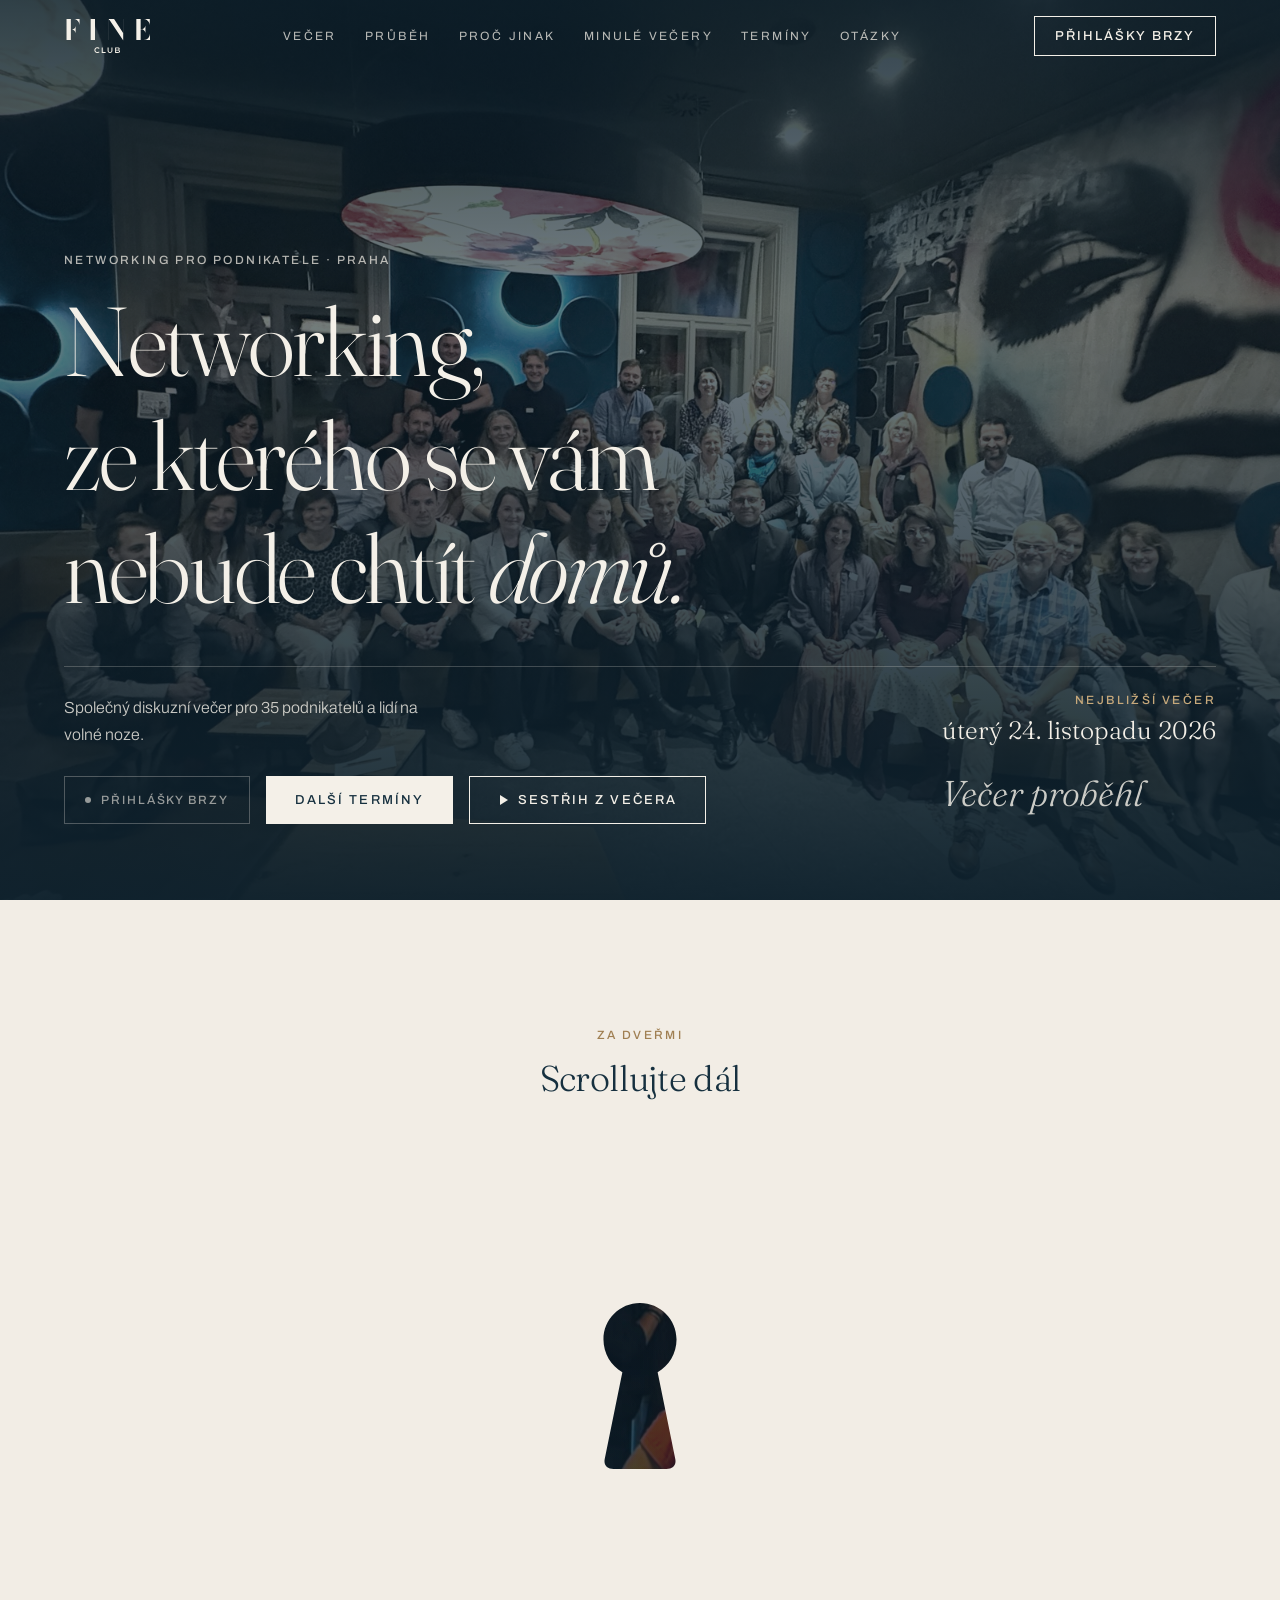
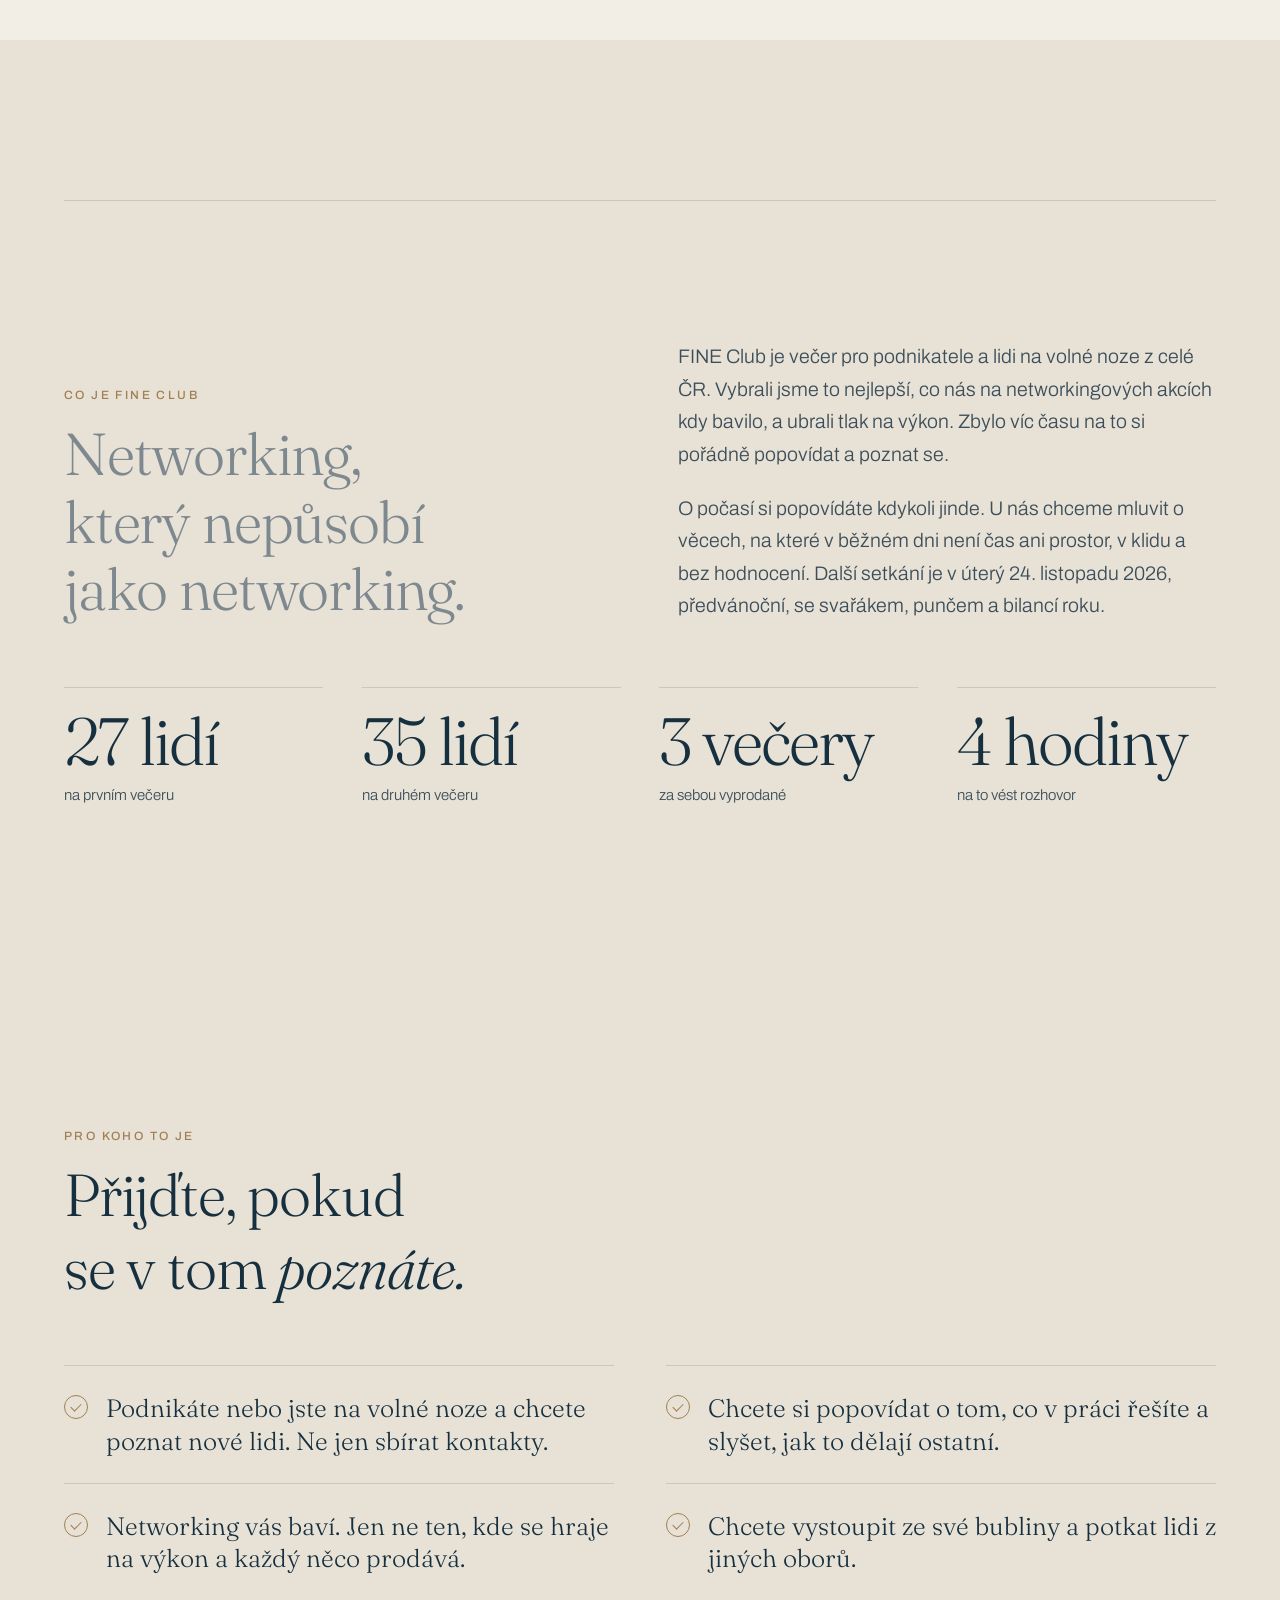
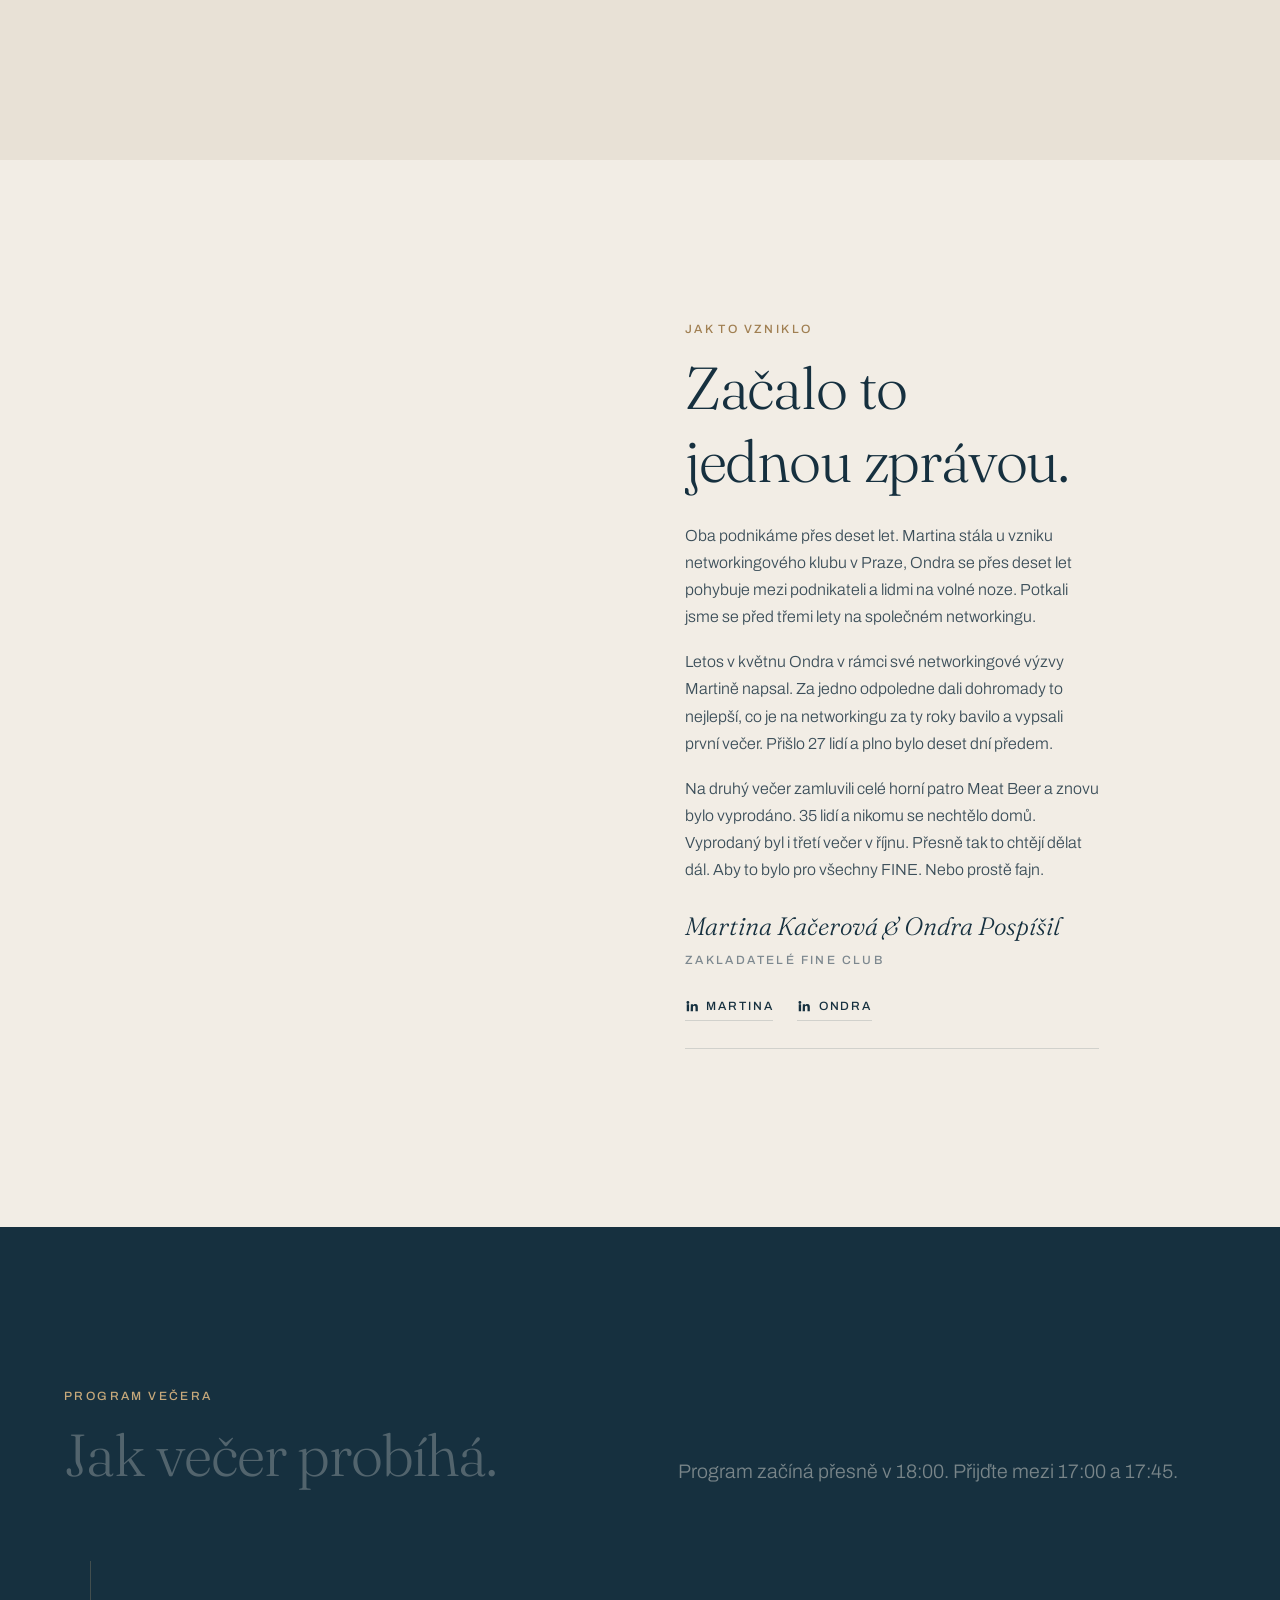
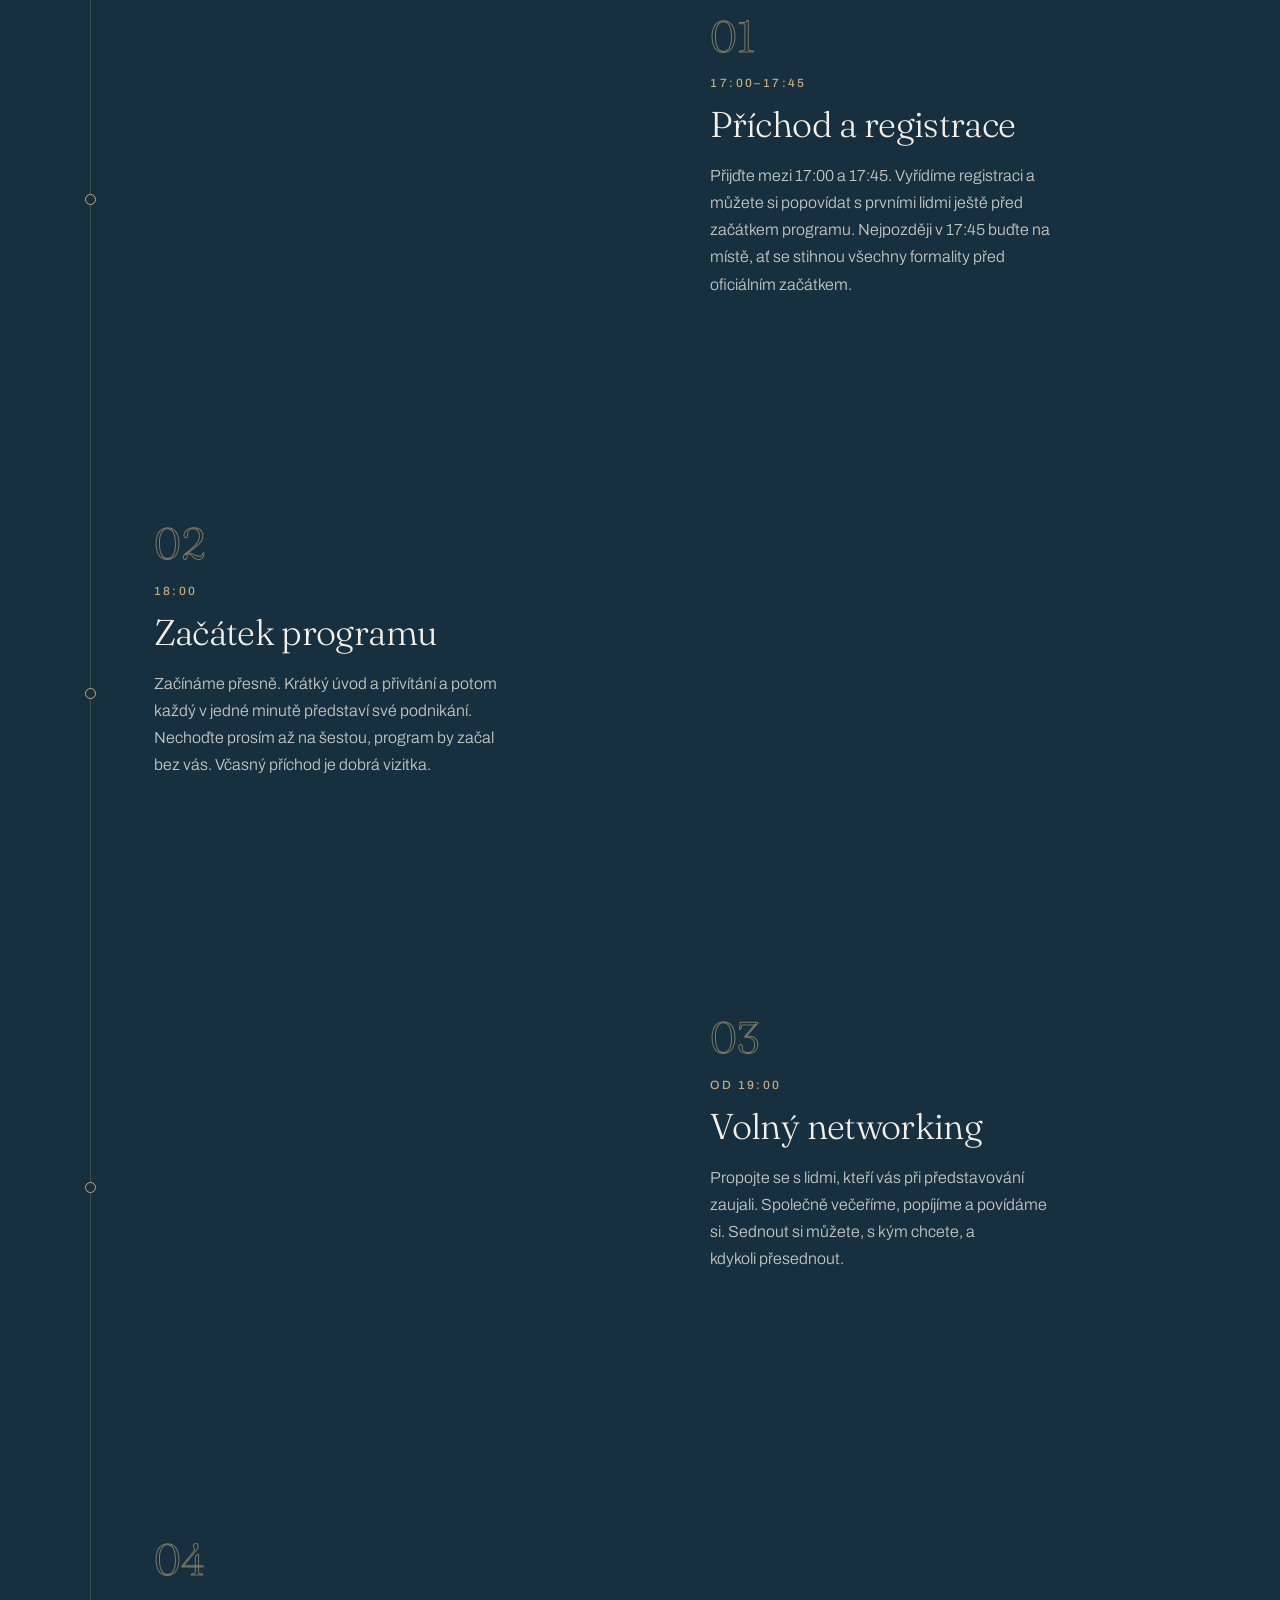
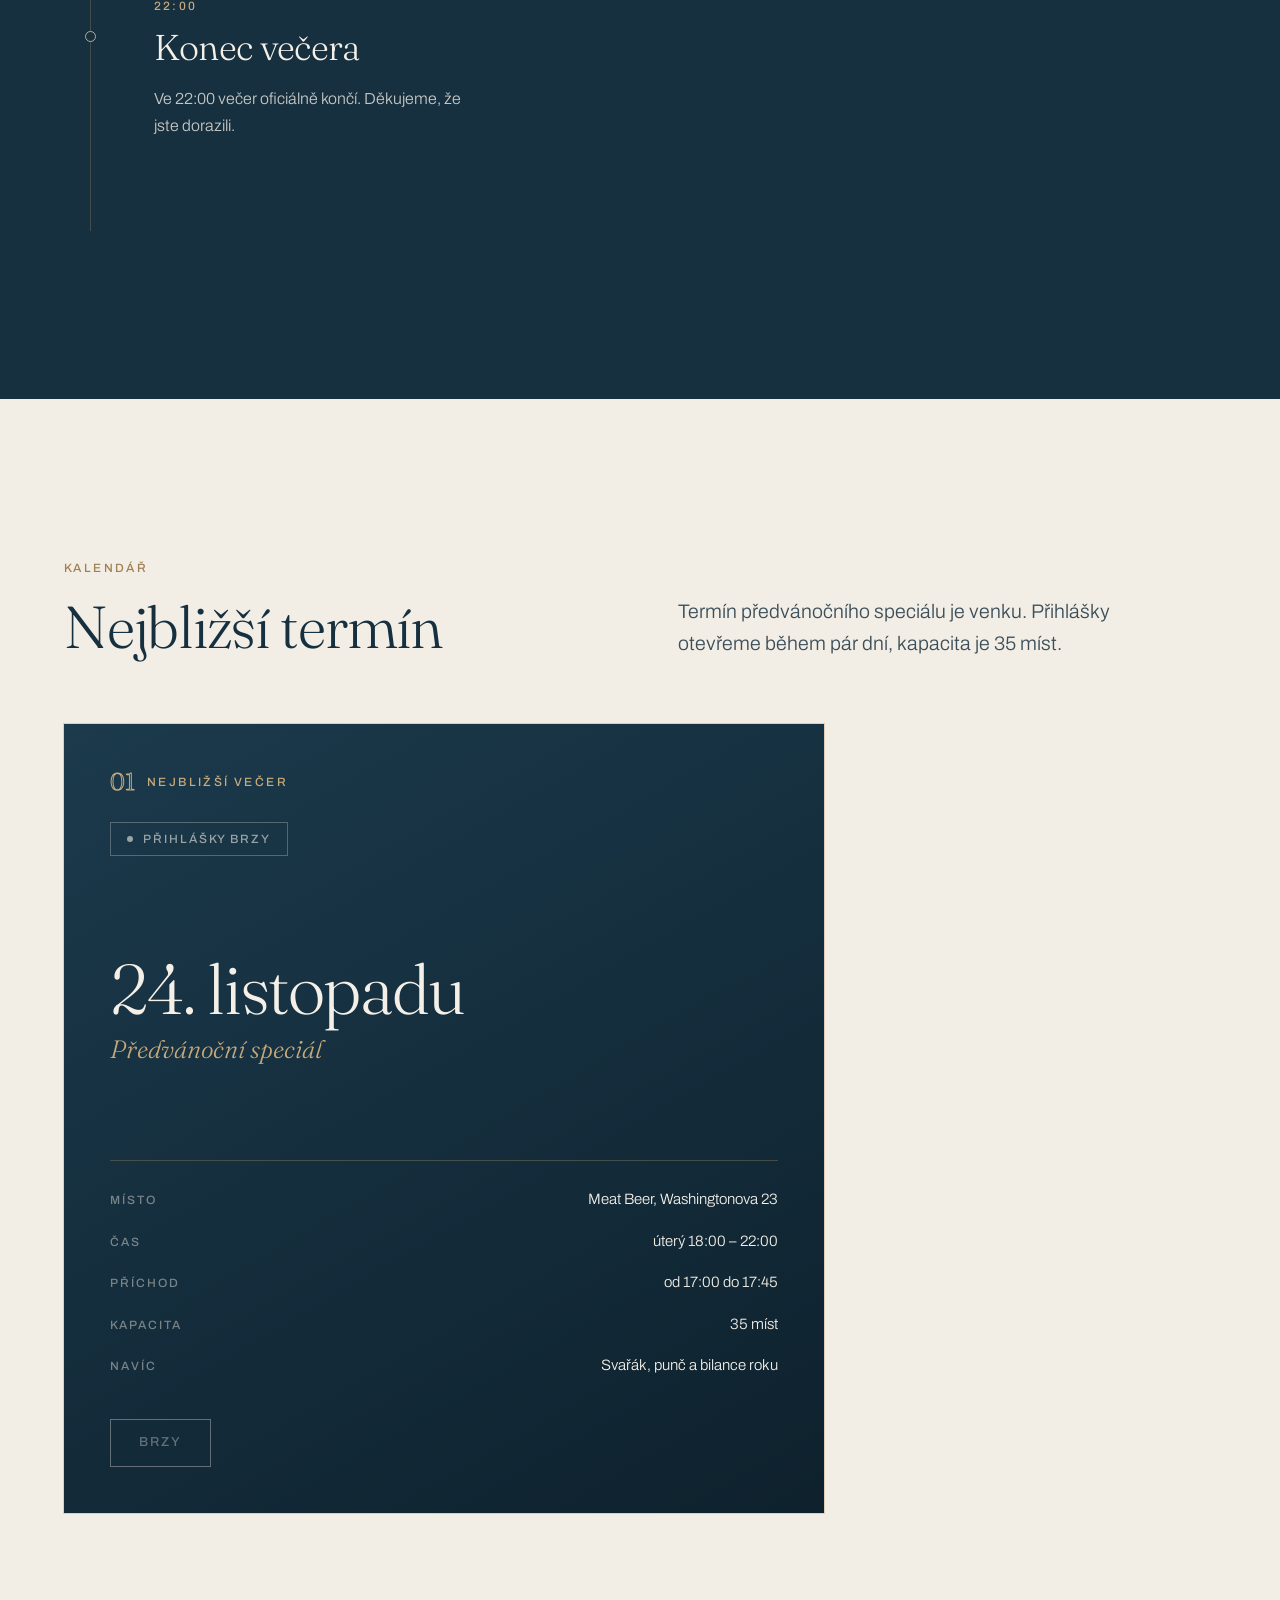
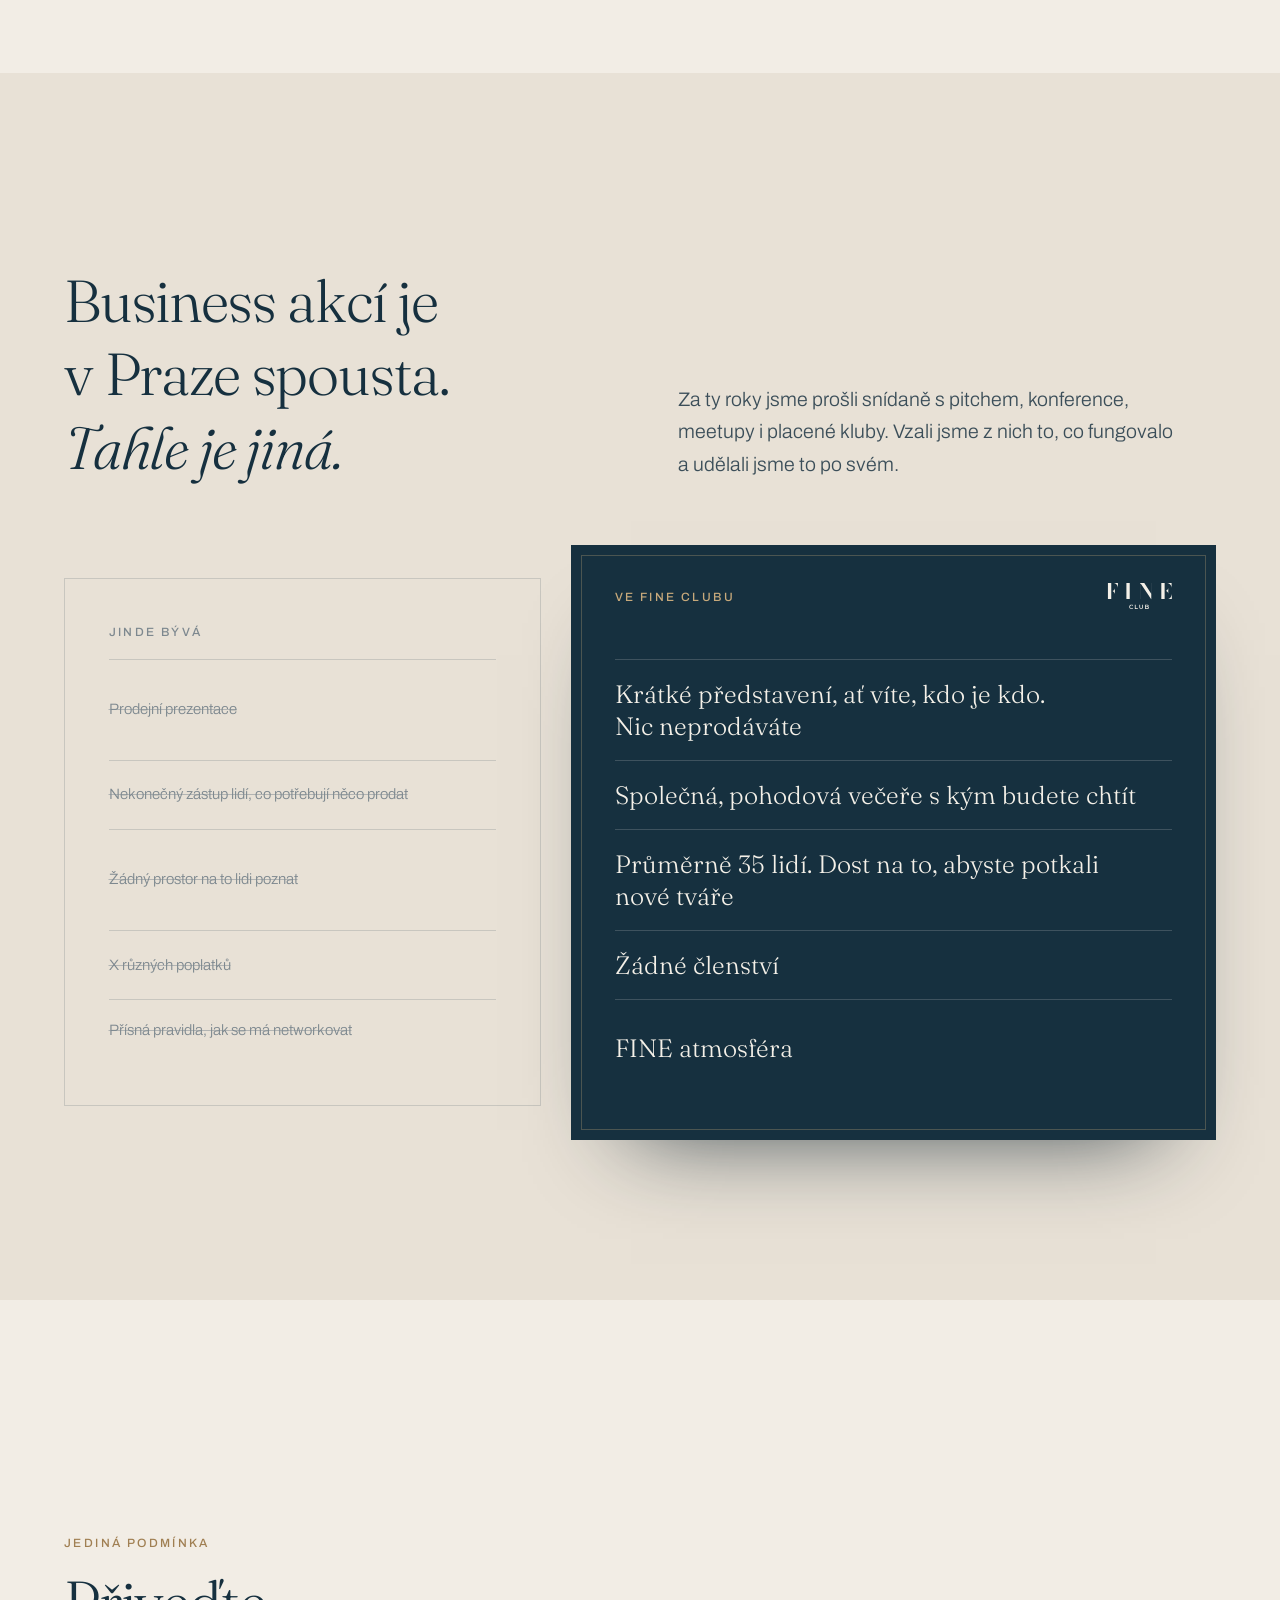
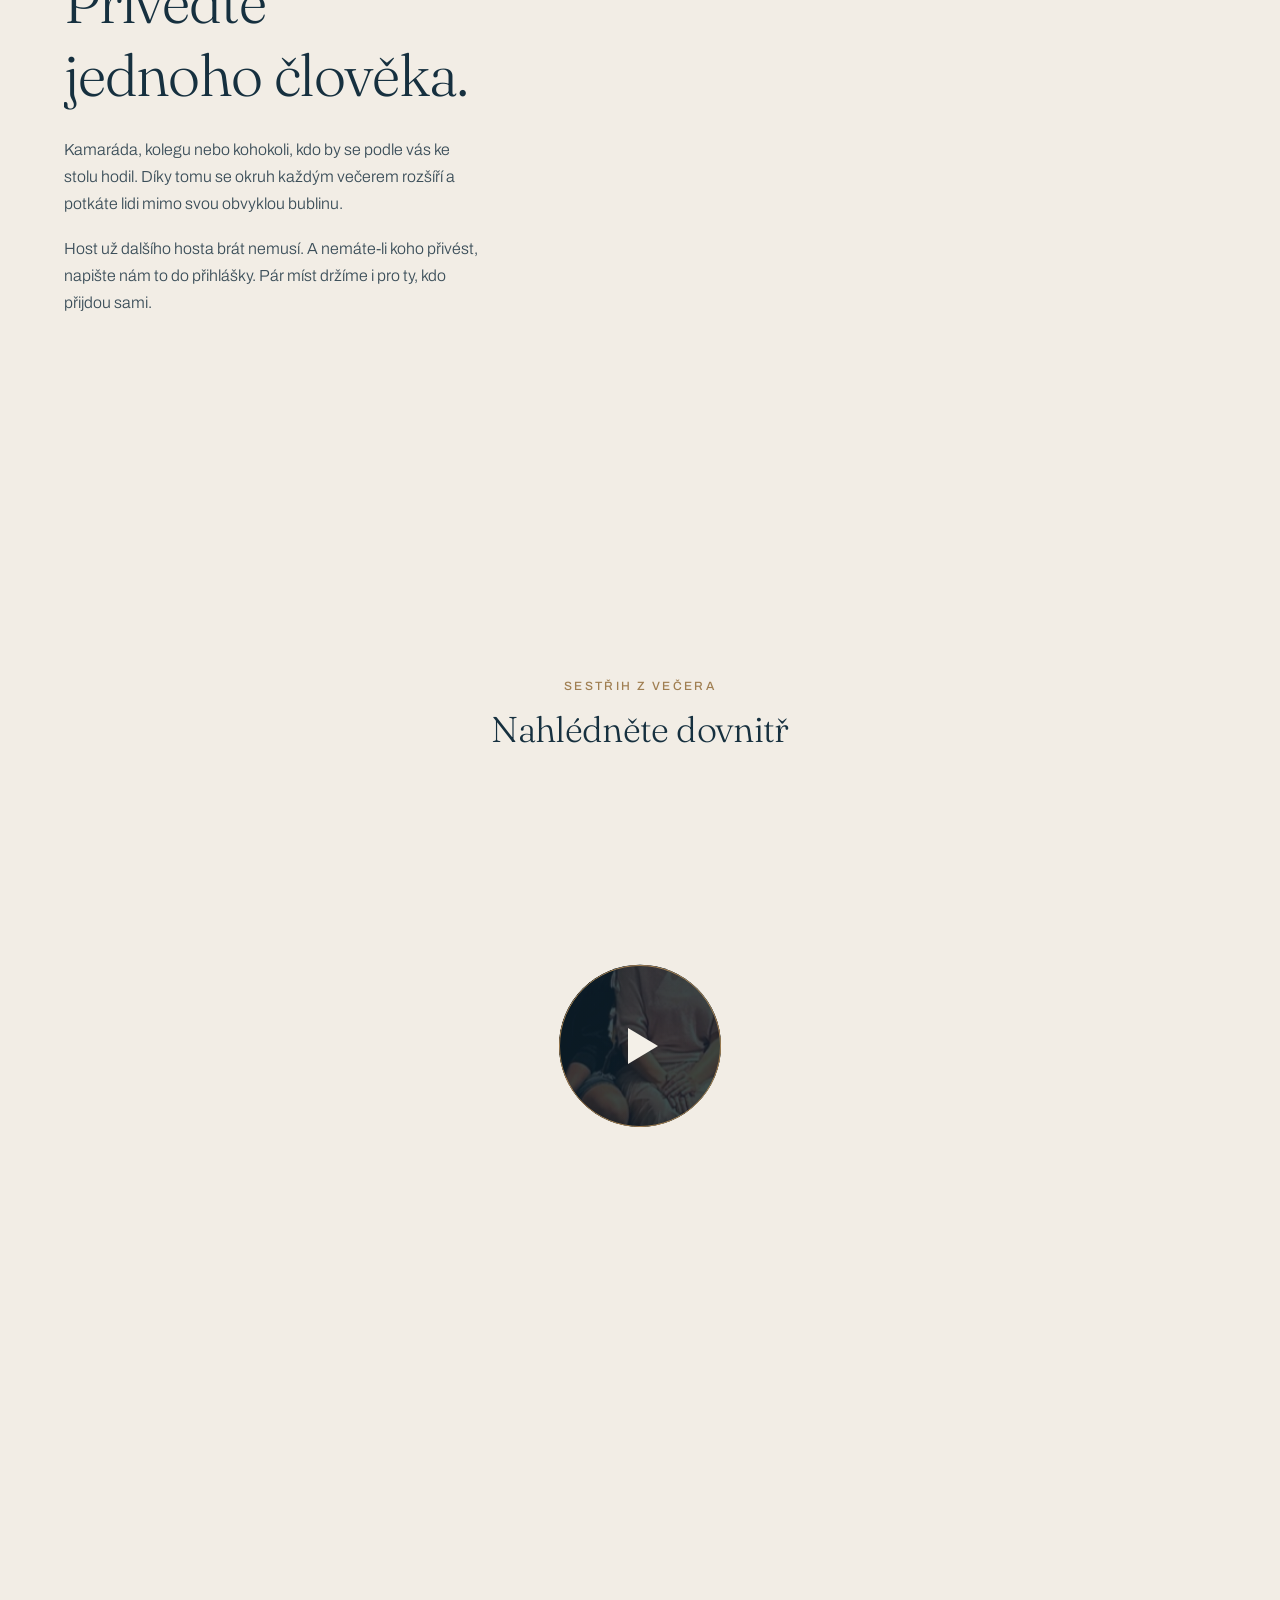
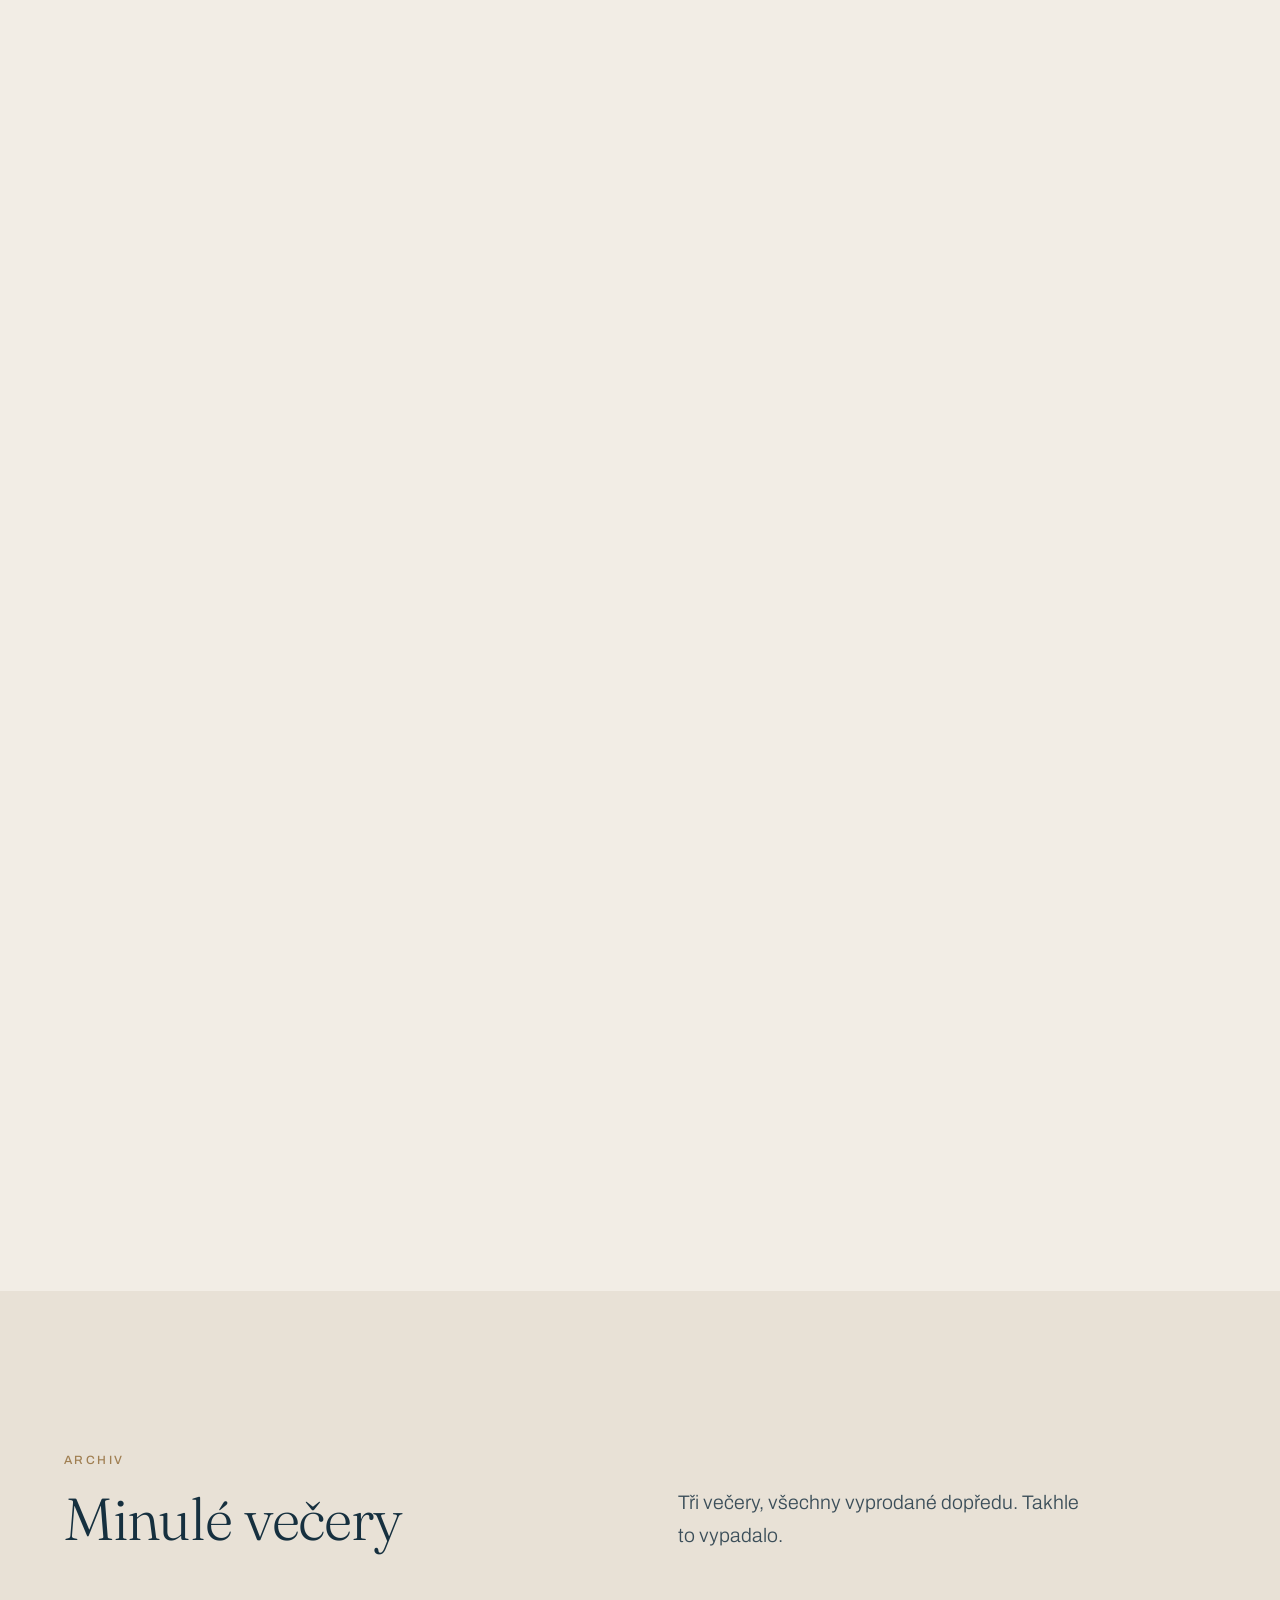
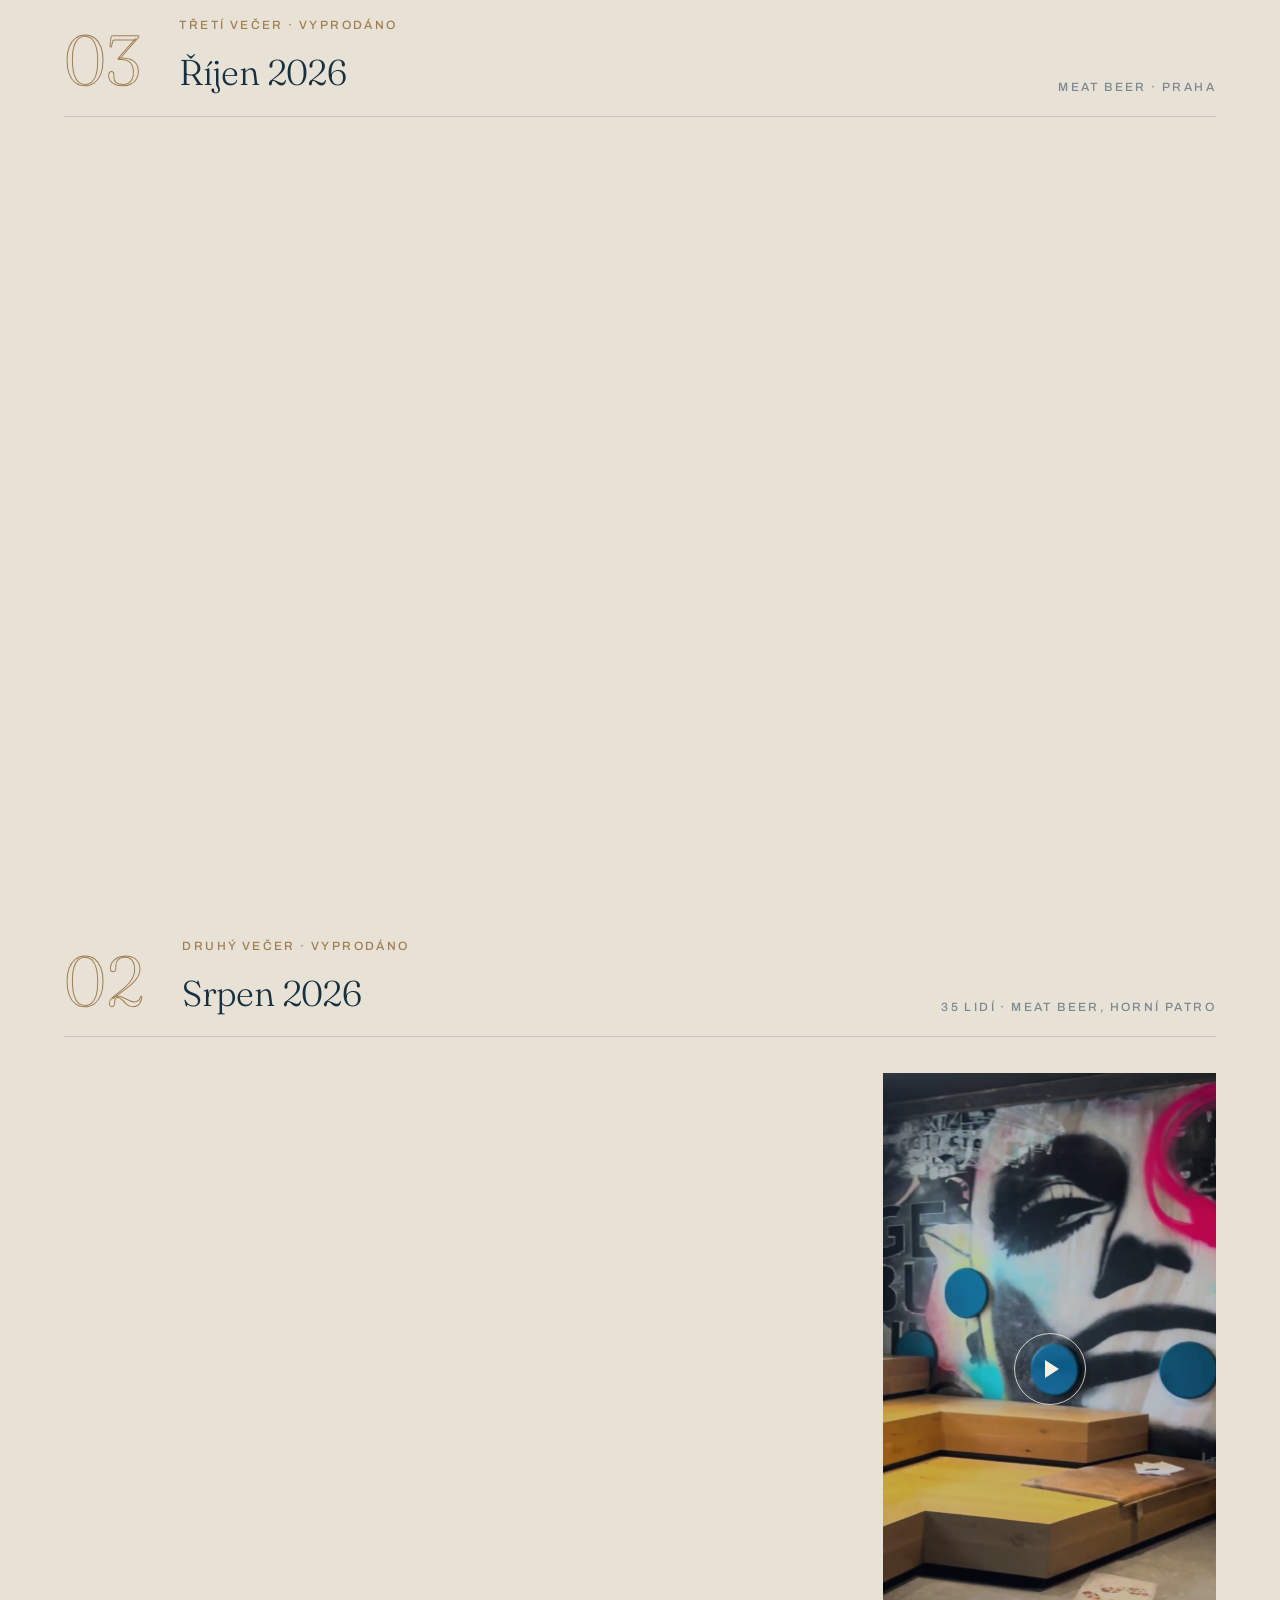
==== commit eef5e723: "Říjnový večer v galerii, nová fotka v hero a 3× vyprodáno - společná fotka z října jako třetí večer " ====
--- a/stranky/brzy.html
+++ b/stranky/brzy.html
@@ -27,7 +27,7 @@
   <link rel="preconnect" href="https://fonts.googleapis.com">
   <link rel="preconnect" href="https://fonts.gstatic.com" crossorigin>
   <link rel="stylesheet" href="https://fonts.googleapis.com/css2?family=Fraunces:ital,opsz,wght@0,9..144,300;0,9..144,400;1,9..144,300&family=Archivo:wght@300;400;500&display=swap">
-  <link rel="preload" as="image" href="../assets/img/events/2026-08/srpen-spolecna.jpg">
+  <link rel="preload" as="image" href="../assets/img/events/2026-10/rijen-spolecna.jpg">
   <link rel="stylesheet" href="../assets/css/main.css">
   <script src="../assets/js/main.js" defer></script>
 
@@ -247,7 +247,7 @@
 
   <!-- HERO -->
   <header class="hero" id="top" data-theme="dark">
-    <video class="hero__media" autoplay muted loop playsinline preload="metadata" poster="../assets/img/events/2026-08/srpen-spolecna.jpg">
+    <video class="hero__media" autoplay muted loop playsinline preload="metadata" poster="../assets/img/events/2026-10/rijen-spolecna.jpg">
       <source src="../assets/video/hero.mp4" type="video/mp4">
     </video>
     <div class="hero__veil"></div>
@@ -327,7 +327,7 @@
       <dl class="stats">
         <div class="stats__item fade"><dt data-cms="t041">na prvním večeru</dt><dd data-cms="t042">27 lidí</dd></div>
         <div class="stats__item fade delay-1"><dt data-cms="t043">na druhém večeru</dt><dd data-cms="t044">35 lidí</dd></div>
-        <div class="stats__item fade delay-2"><dt data-cms="t047">za sebou vyprodané</dt><dd data-cms="t048">2 večery</dd></div>
+        <div class="stats__item fade delay-2"><dt data-cms="t047">za sebou vyprodané</dt><dd data-cms="t048">3 večery</dd></div>
         <div class="stats__item fade delay-3"><dt data-cms="t045">na to vést rozhovor</dt><dd data-cms="t046">4 hodiny</dd></div>
       </dl>
     </div>
@@ -430,7 +430,7 @@
         <div class="fade delay-2">
           <p data-cms="t070">Oba podnikáme přes deset let. Martina stála u vzniku networkingového klubu v Praze, Ondra se přes deset let pohybuje mezi podnikateli a lidmi na volné noze. Potkali jsme se před třemi lety na společném networkingu.</p>
           <p data-cms="t071">Letos v květnu Ondra v rámci své networkingové výzvy Martině napsal. Za jedno odpoledne dali dohromady to nejlepší, co je na networkingu za ty roky bavilo a vypsali první večer. Přišlo 27 lidí a plno bylo deset dní předem.</p>
-          <p data-cms="t072">Na druhý večer zamluvili celé horní patro Meat Beer a znovu bylo vyprodáno. 35 lidí a nikomu se nechtělo domů. Přesně tak to chtějí dělat dál. Aby to bylo pro všechny FINE. Nebo prostě fajn.</p>
+          <p data-cms="t072">Na druhý večer zamluvili celé horní patro Meat Beer a znovu bylo vyprodáno. 35 lidí a nikomu se nechtělo domů. Vyprodaný byl i třetí večer v říjnu. Přesně tak to chtějí dělat dál. Aby to bylo pro všechny FINE. Nebo prostě fajn.</p>
           <div class="signature"><span data-cms="t260">Martina Kačerová &amp; Ondra Pospíšil</span><span class="lbl" data-cms="t073">Zakladatelé FINE Club</span></div>
           <div class="links-row">
             <a class="link" href="https://www.linkedin.com/in/martina-kacerova-caring-legal-advokatni-kancelar/" target="_blank" rel="noopener"><svg viewBox="0 0 24 24" aria-hidden="true"><use href="#icon-linkedin"/></svg><span data-cms="t261">Martina</span></a>
@@ -655,8 +655,26 @@
             <span class="rise"><span data-cms="t113">Minulé večery</span></span>
           </h2>
         </div>
-        <p class="lead fade delay-1" data-cms="t114">Dva večery, oba vyprodané dopředu. Takhle to vypadalo.</p>
-      </div>
+        <p class="lead fade delay-1" data-cms="t114">Tři večery, všechny vyprodané dopředu. Takhle to vypadalo.</p>
+      </div>
+
+      <article class="event">
+        <header class="event__head fade">
+          <span class="event__num" aria-hidden="true" data-cms="t393">03</span>
+          <div>
+            <span class="lbl" data-cms="t394">Třetí večer · vyprodáno</span>
+            <h3 class="d3" data-cms="t395">Říjen 2026</h3>
+          </div>
+          <span class="lbl" data-cms="t396">Meat Beer · Praha</span>
+        </header>
+
+        <div class="event__feature event__feature--solo">
+          <figure class="fig wipe">
+            <img src="../assets/img/events/2026-10/rijen-spolecna.jpg" style="object-position: 50% 45%" alt="Společná fotka účastníků říjnového networkingu FINE Club v Meat Beer" width="1600" height="1200" loading="lazy" decoding="async">
+            <figcaption class="caption" data-cms="t397">Společná fotka</figcaption>
+          </figure>
+        </div>
+      </article>
 
       <article class="event">
         <header class="event__head fade">
@@ -780,7 +798,7 @@
           </h2>
         </div>
         <div class="fade delay-1">
-          <p class="lead" data-cms="t337">Oba večery se vyprodaly dopředu a po obou nám přišla spousta pozitivních ohlasů. Nejčastěji na to, jak večer fungoval: dalo se v klidu mluvit, s kýmkoli, a nikdo nikoho do ničeho netlačil.</p>
+          <p class="lead" data-cms="t337">Všechny tři večery se vyprodaly dopředu a po každém nám přišla spousta pozitivních ohlasů. Nejčastěji na to, jak večer fungoval: dalo se v klidu mluvit, s kýmkoli, a nikdo nikoho do ničeho netlačil.</p>
           <p class="lead" data-cms="t338">Přesně to chceme udržet. Pár jasných bodů na začátku a pak prostor pro lidi.</p>
         </div>
       </div>
--- a/assets/css/main.css
+++ b/assets/css/main.css
@@ -805,6 +805,8 @@
 }
 .event__feature > .fig { position: relative; height: auto; min-height: 0; }
 .event__feature > .fig img { position: absolute; inset: 0; }
+.event__feature--solo { grid-template-columns: 1fr; }
+.event__feature--solo > .fig { aspect-ratio: 16 / 10; }
 .event__grid {
   display: grid;
   grid-template-columns: repeat(auto-fit, minmax(min(100%, 260px), 1fr));
